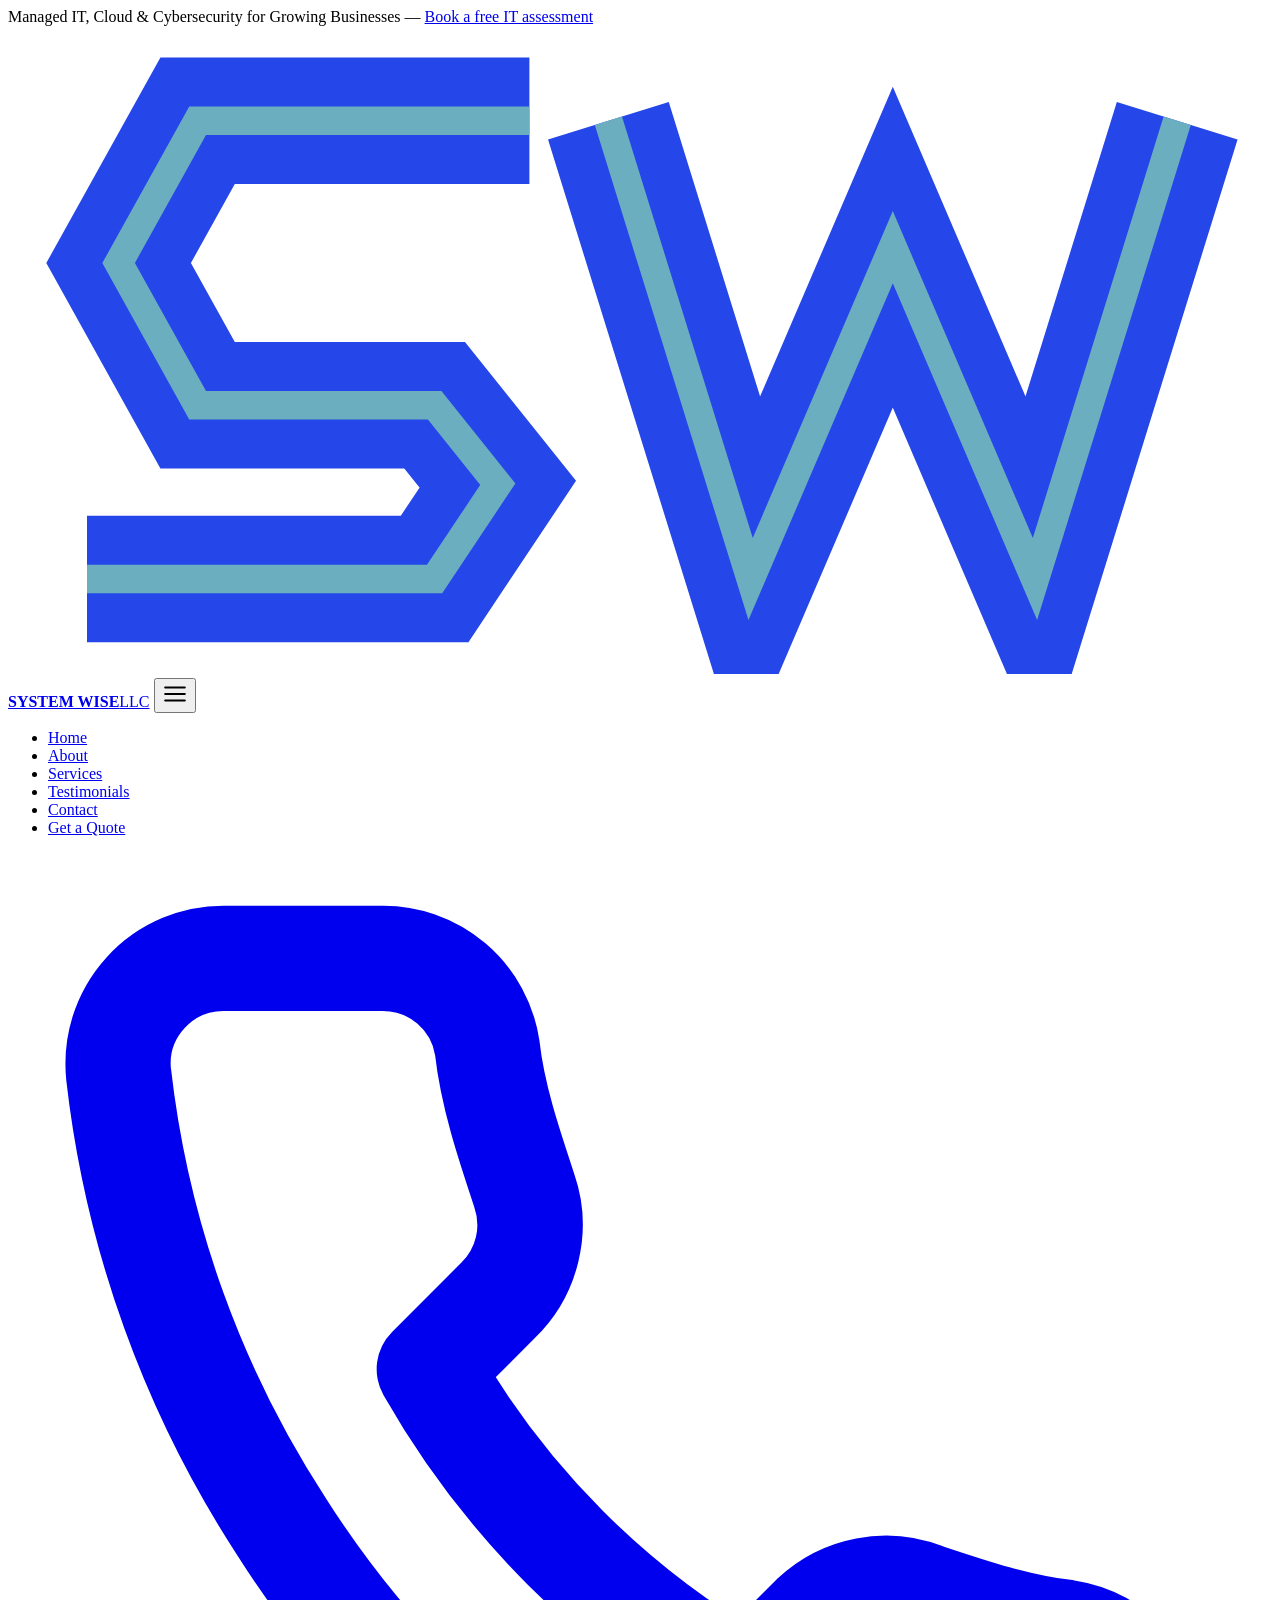
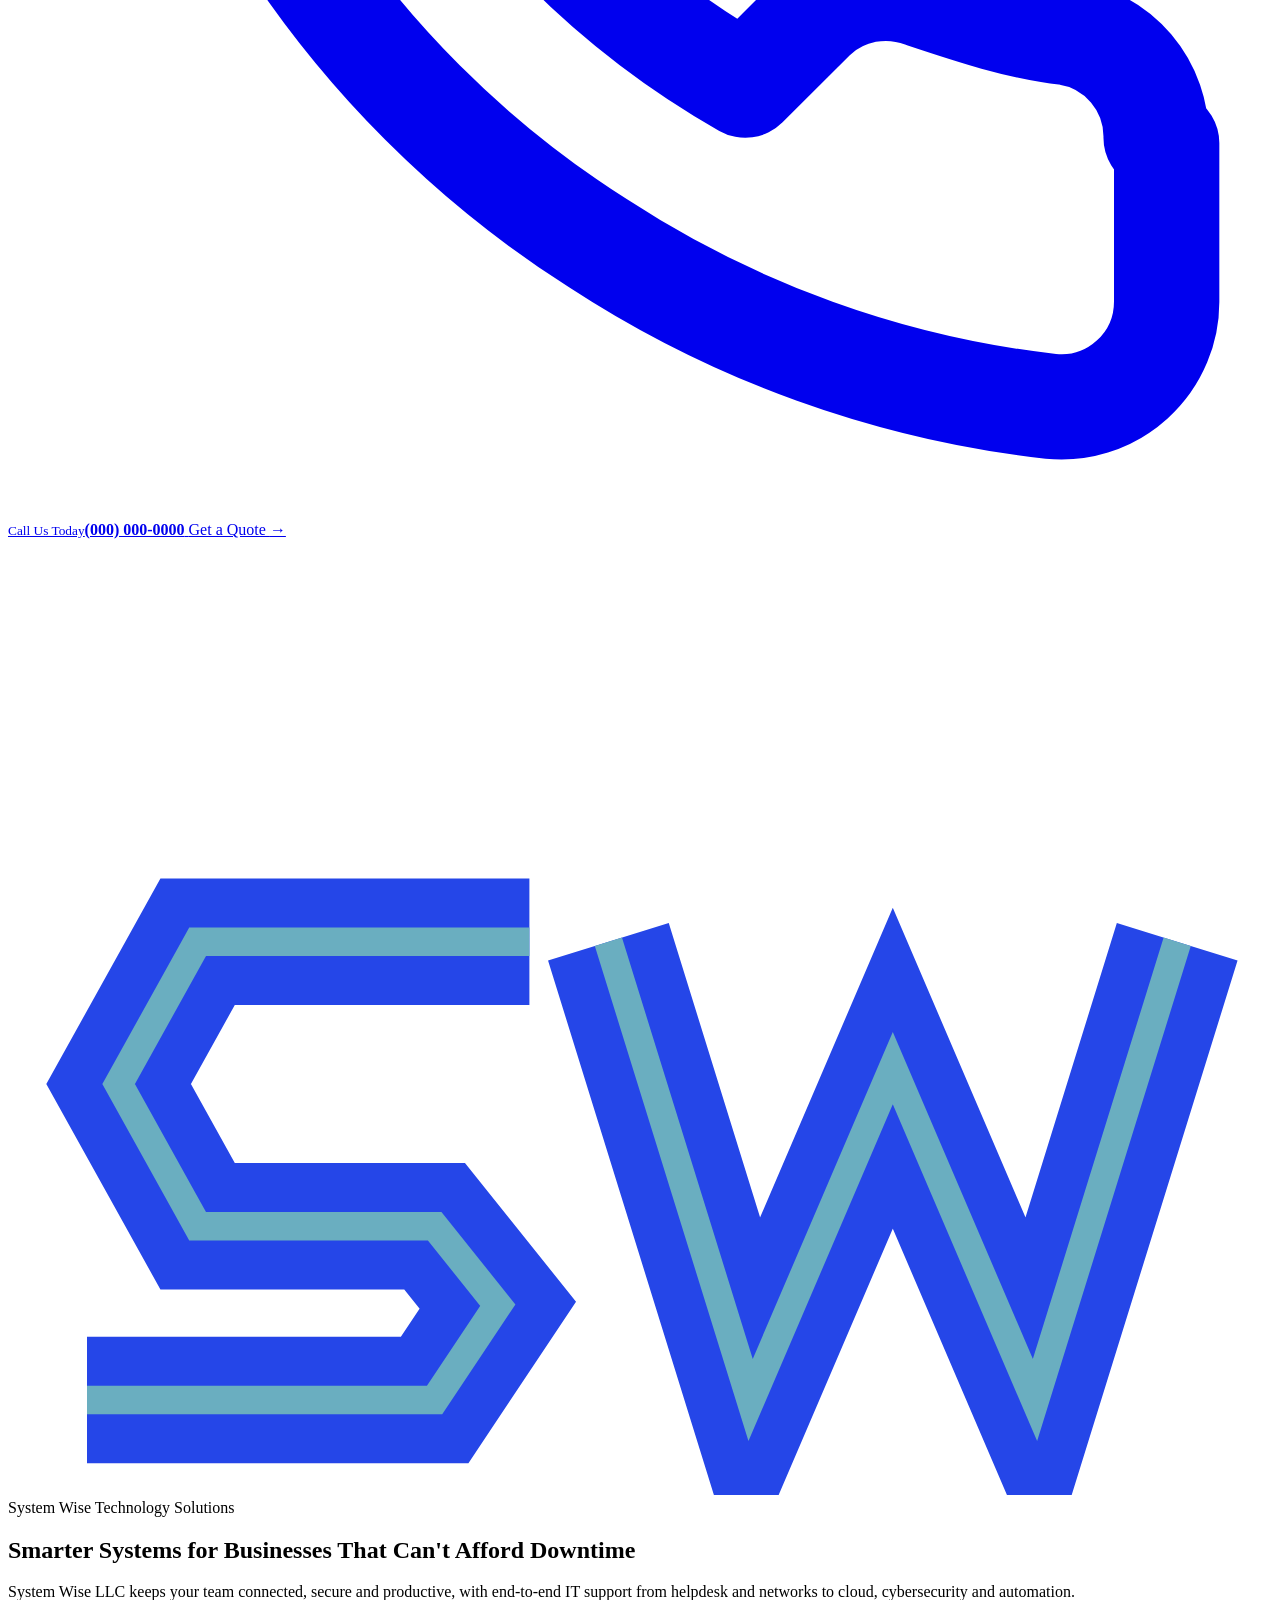
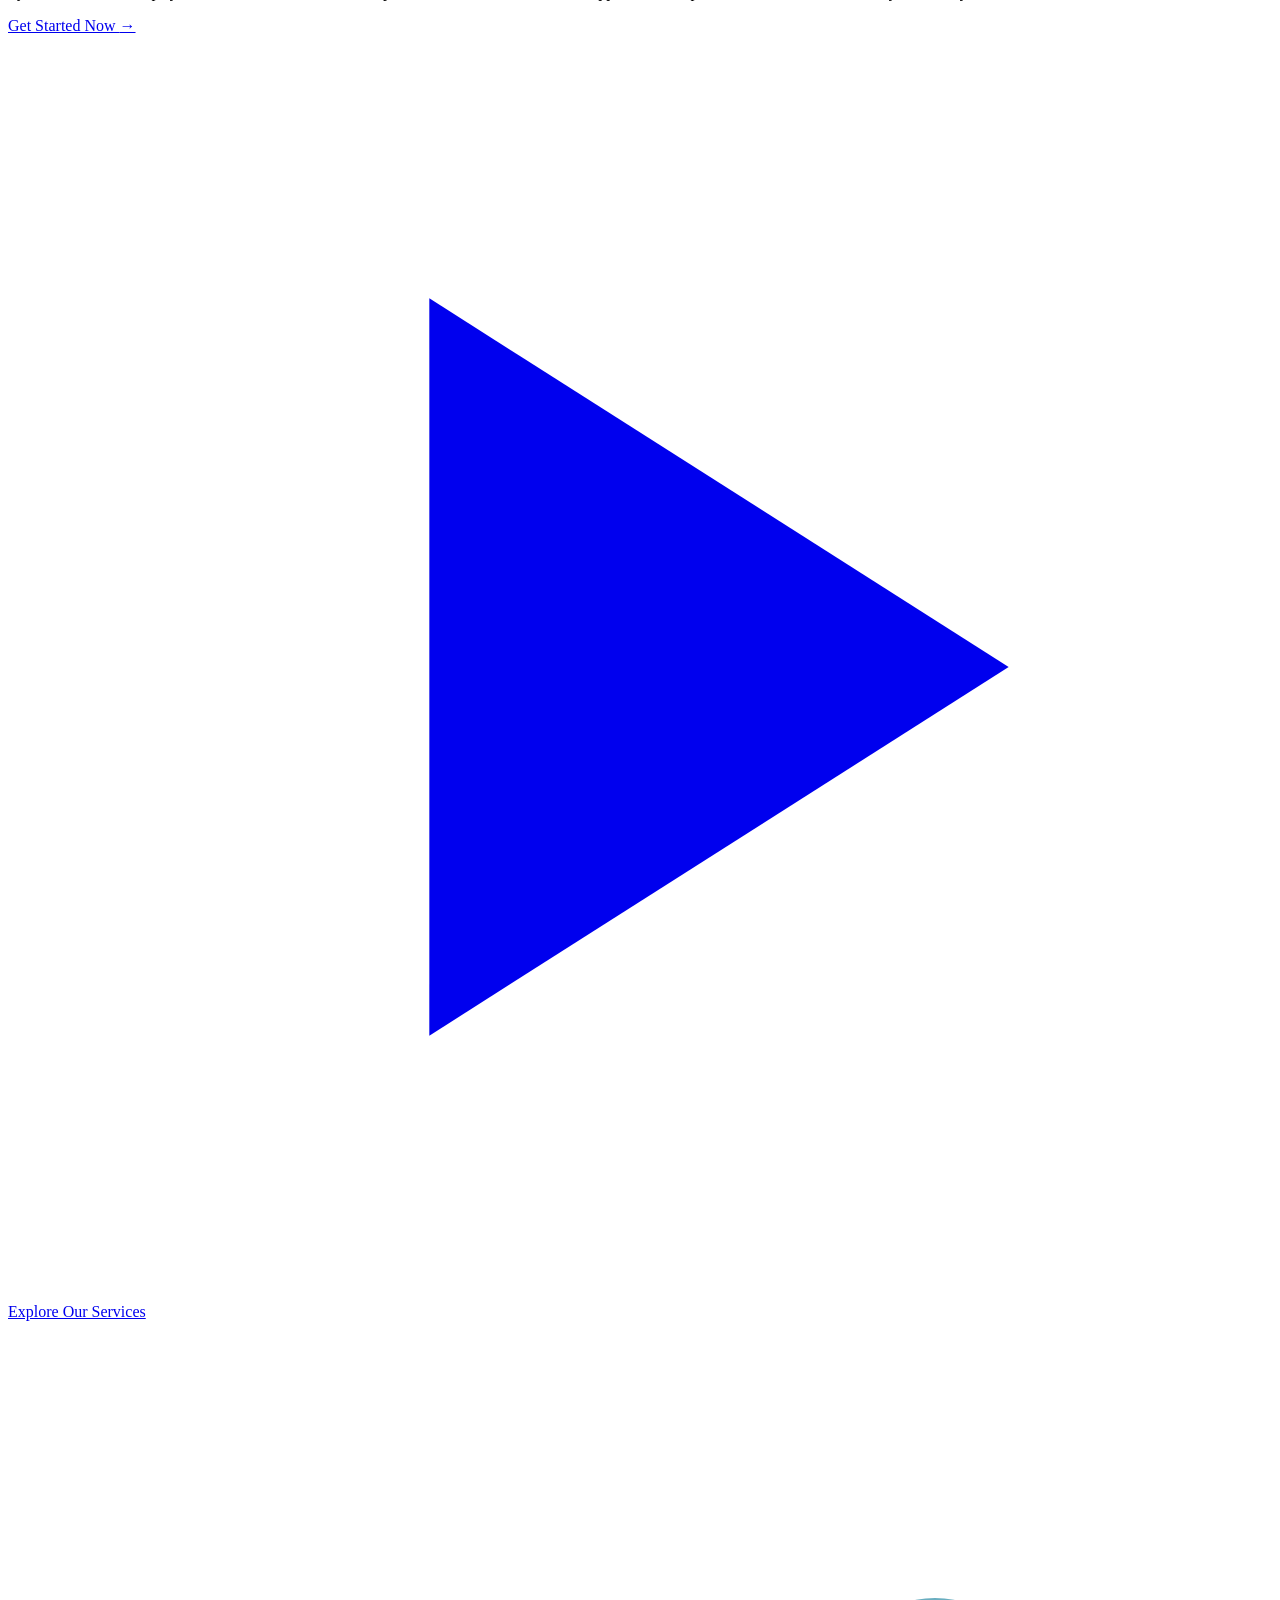
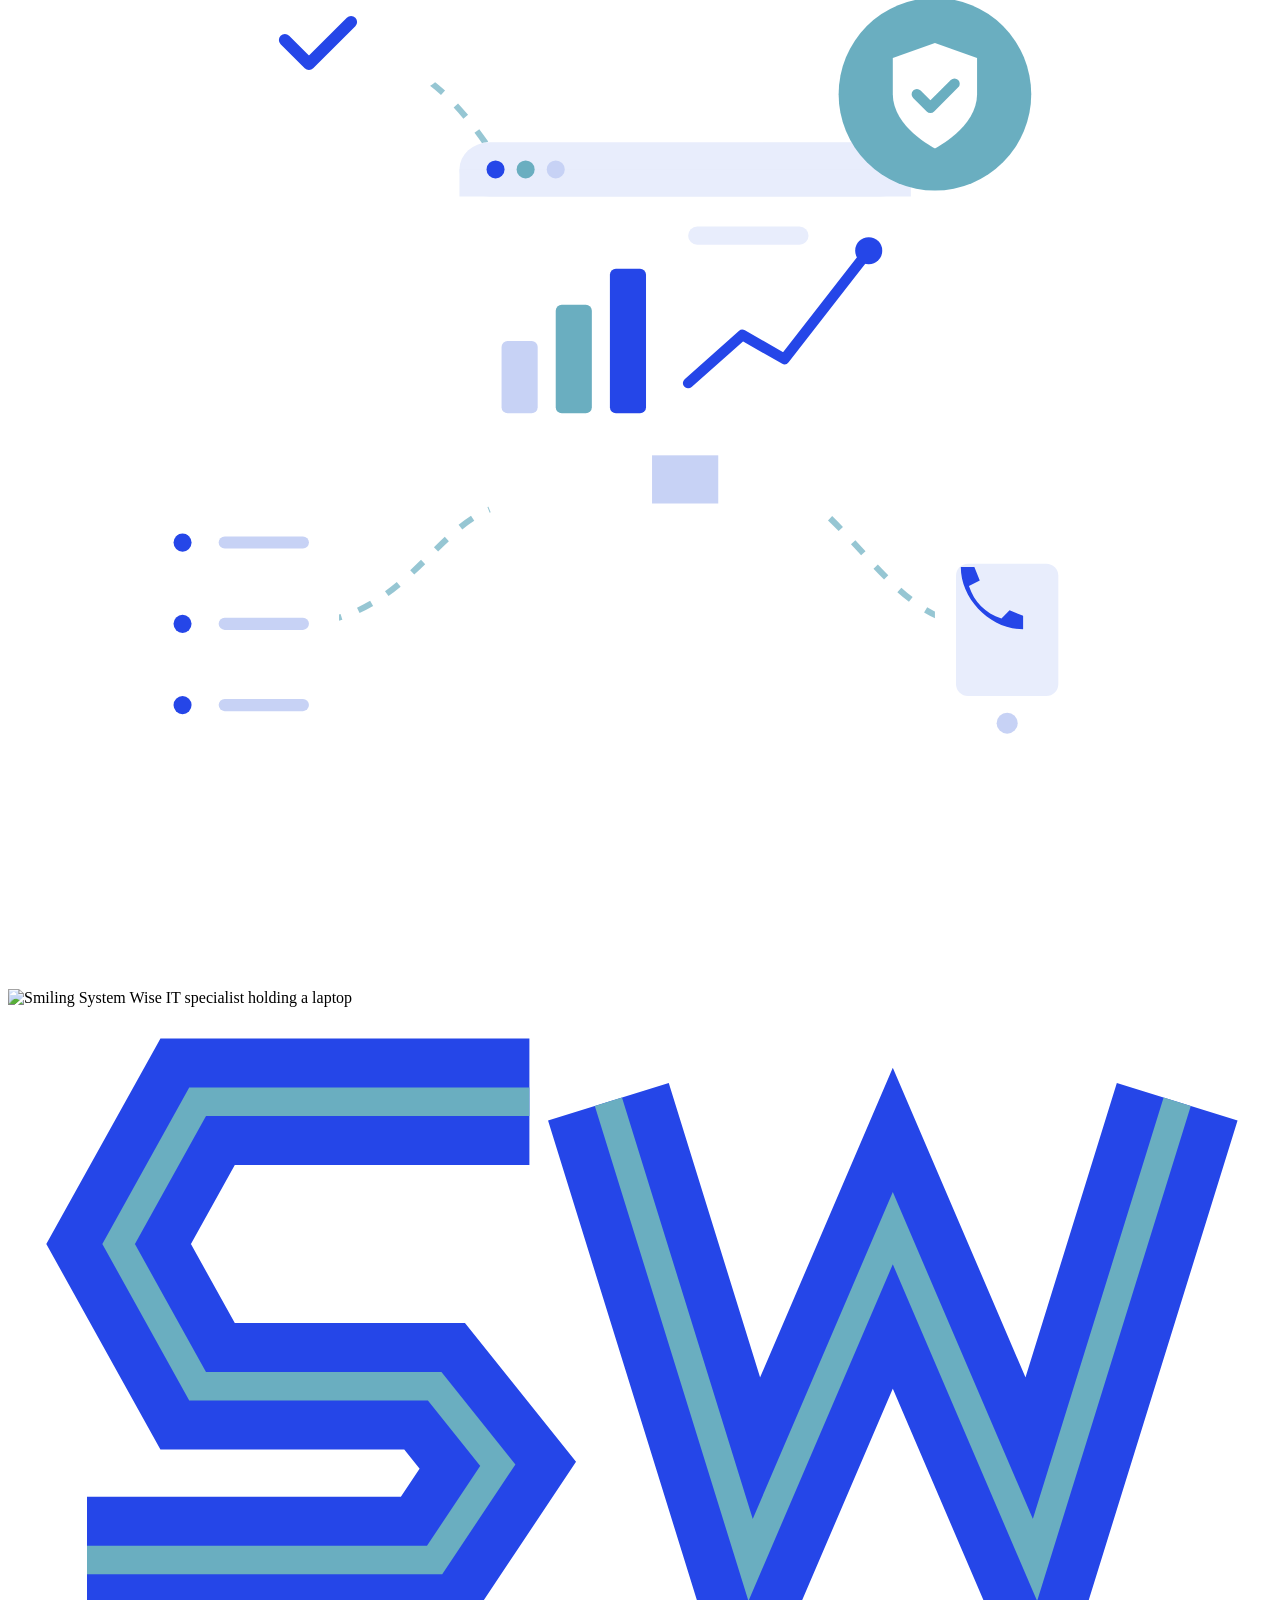
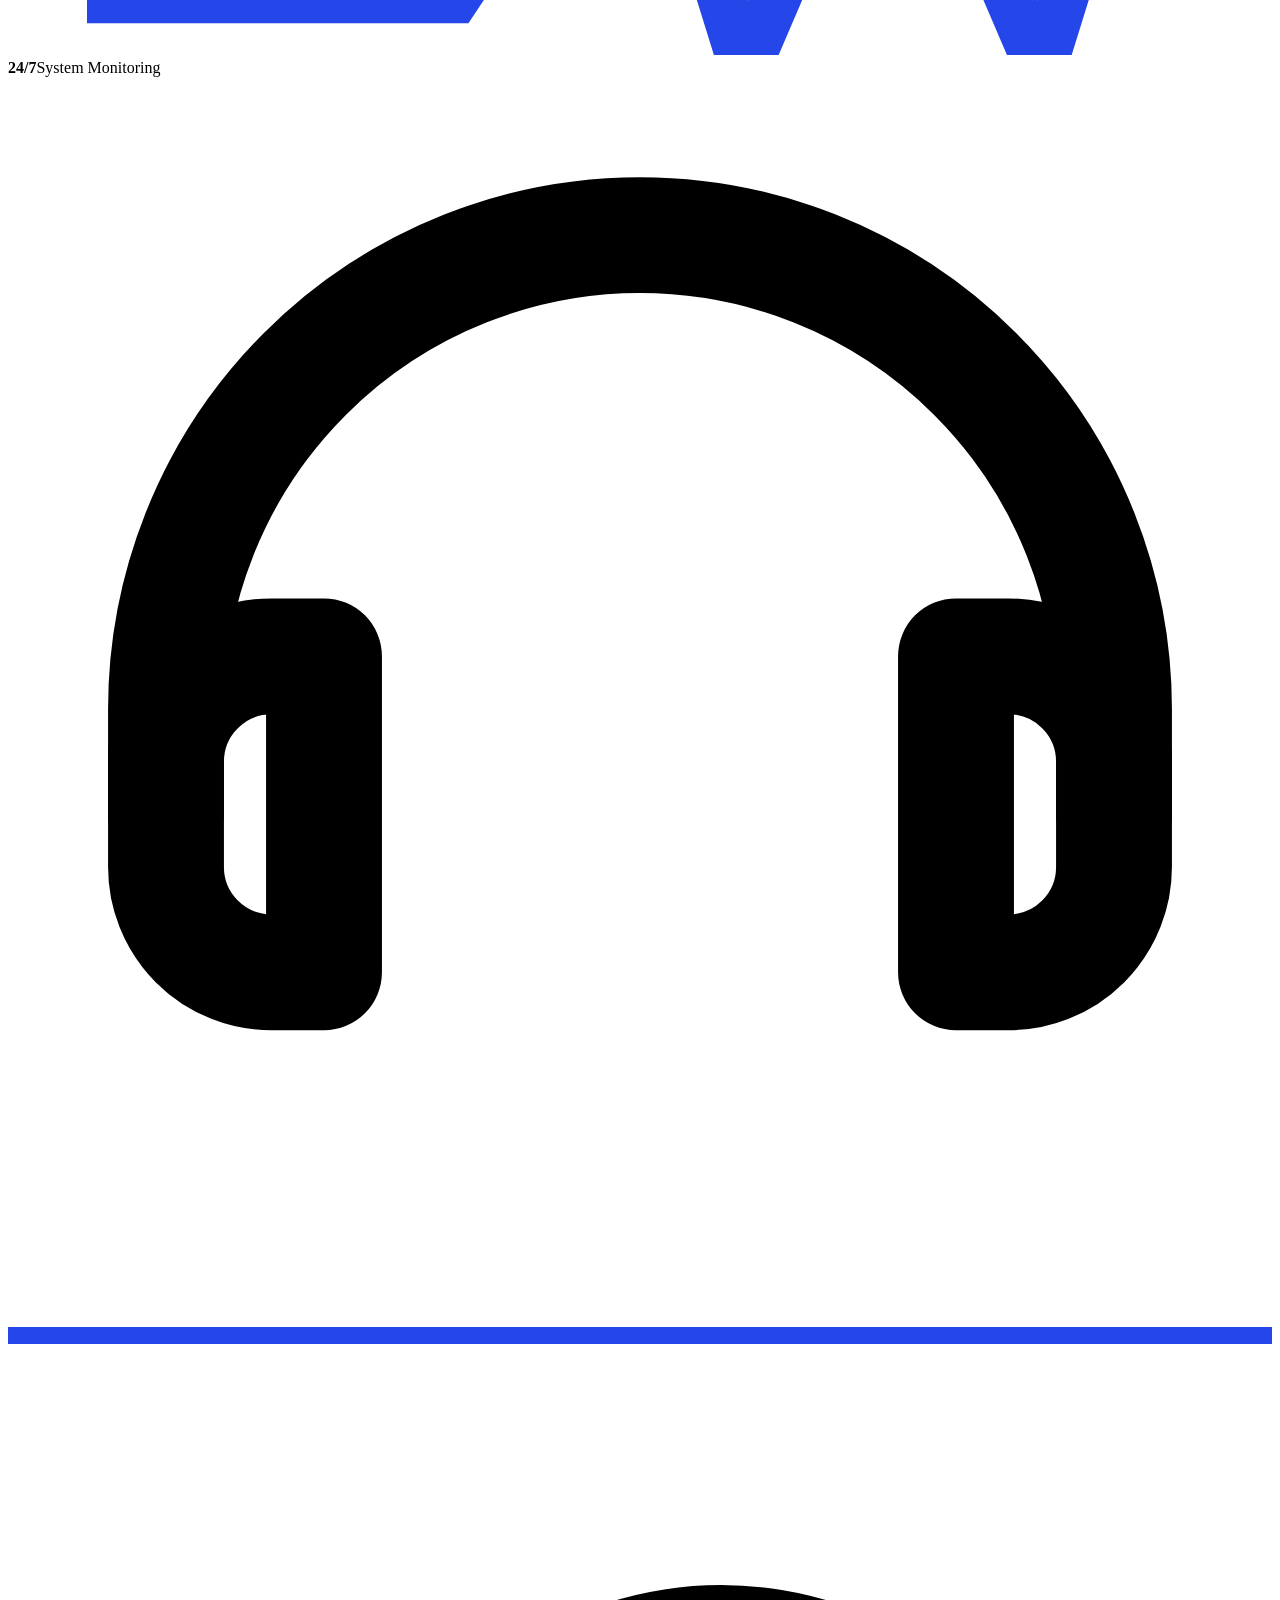
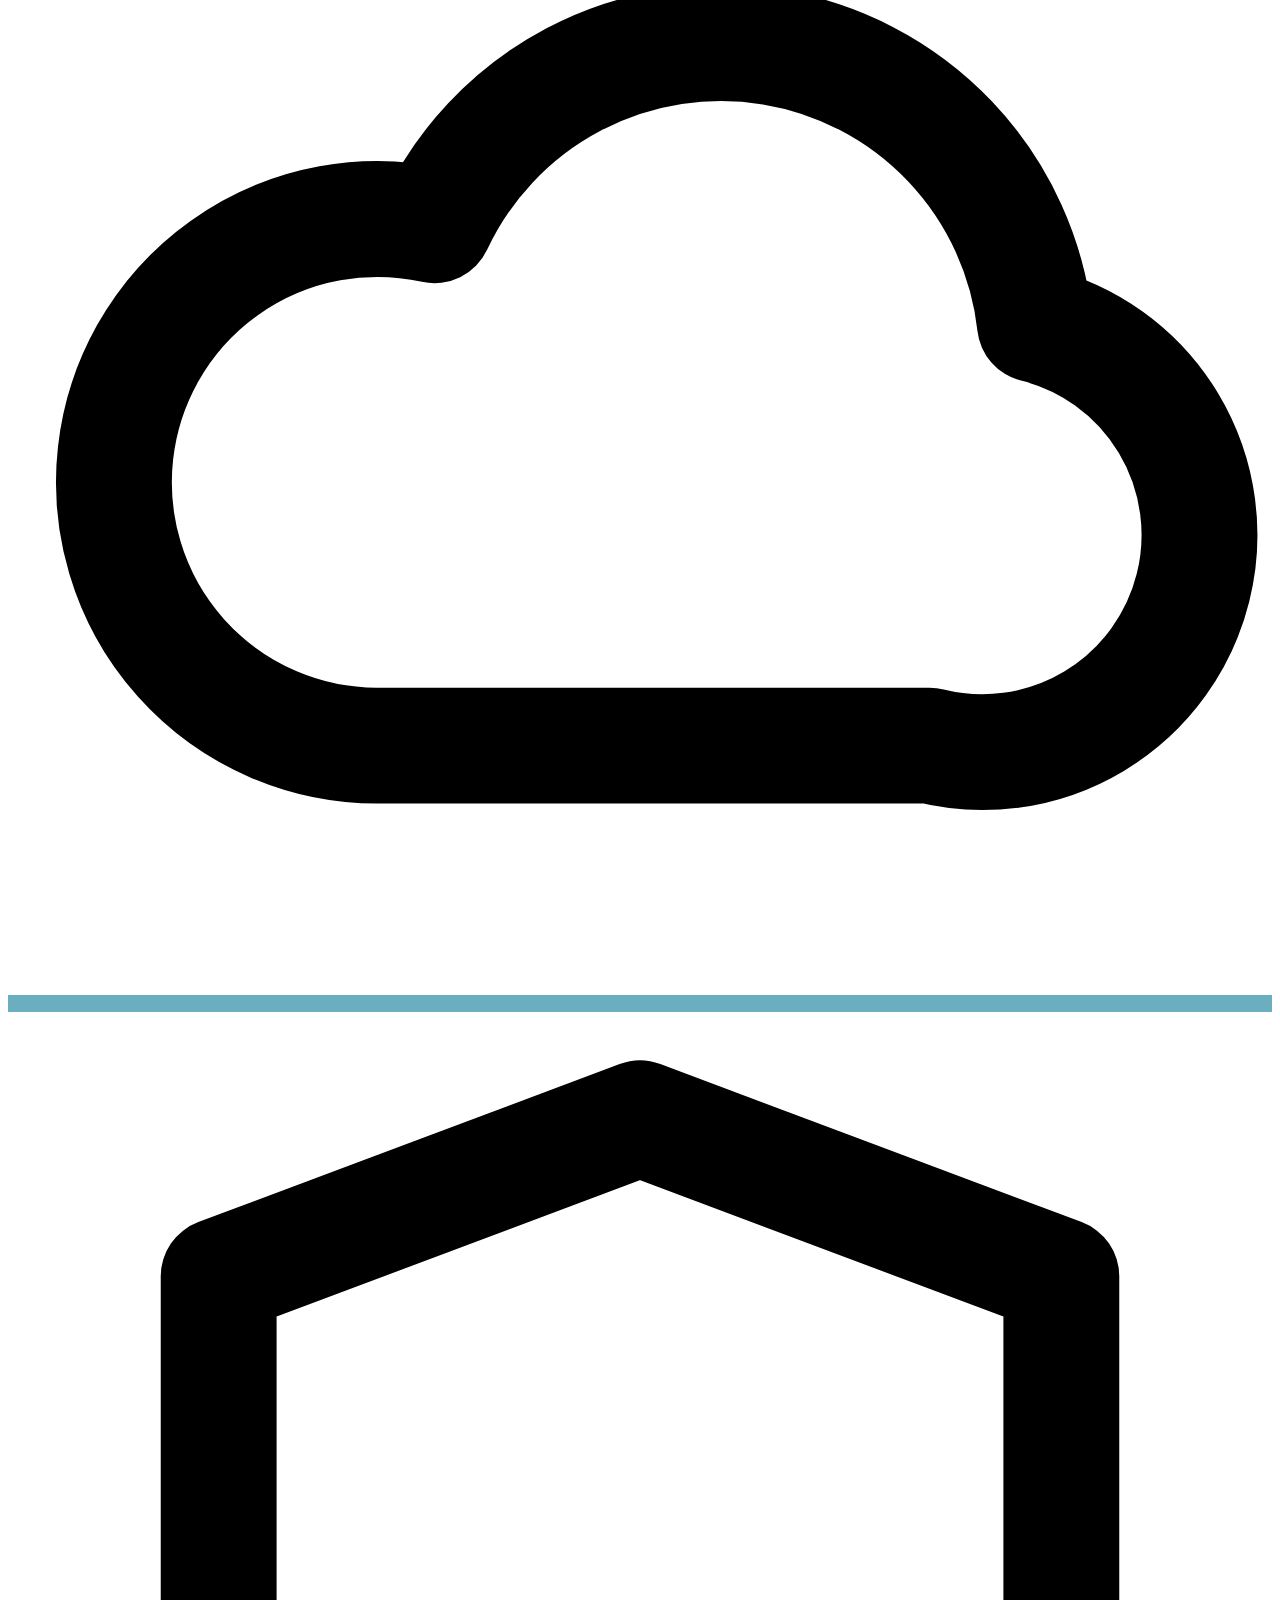
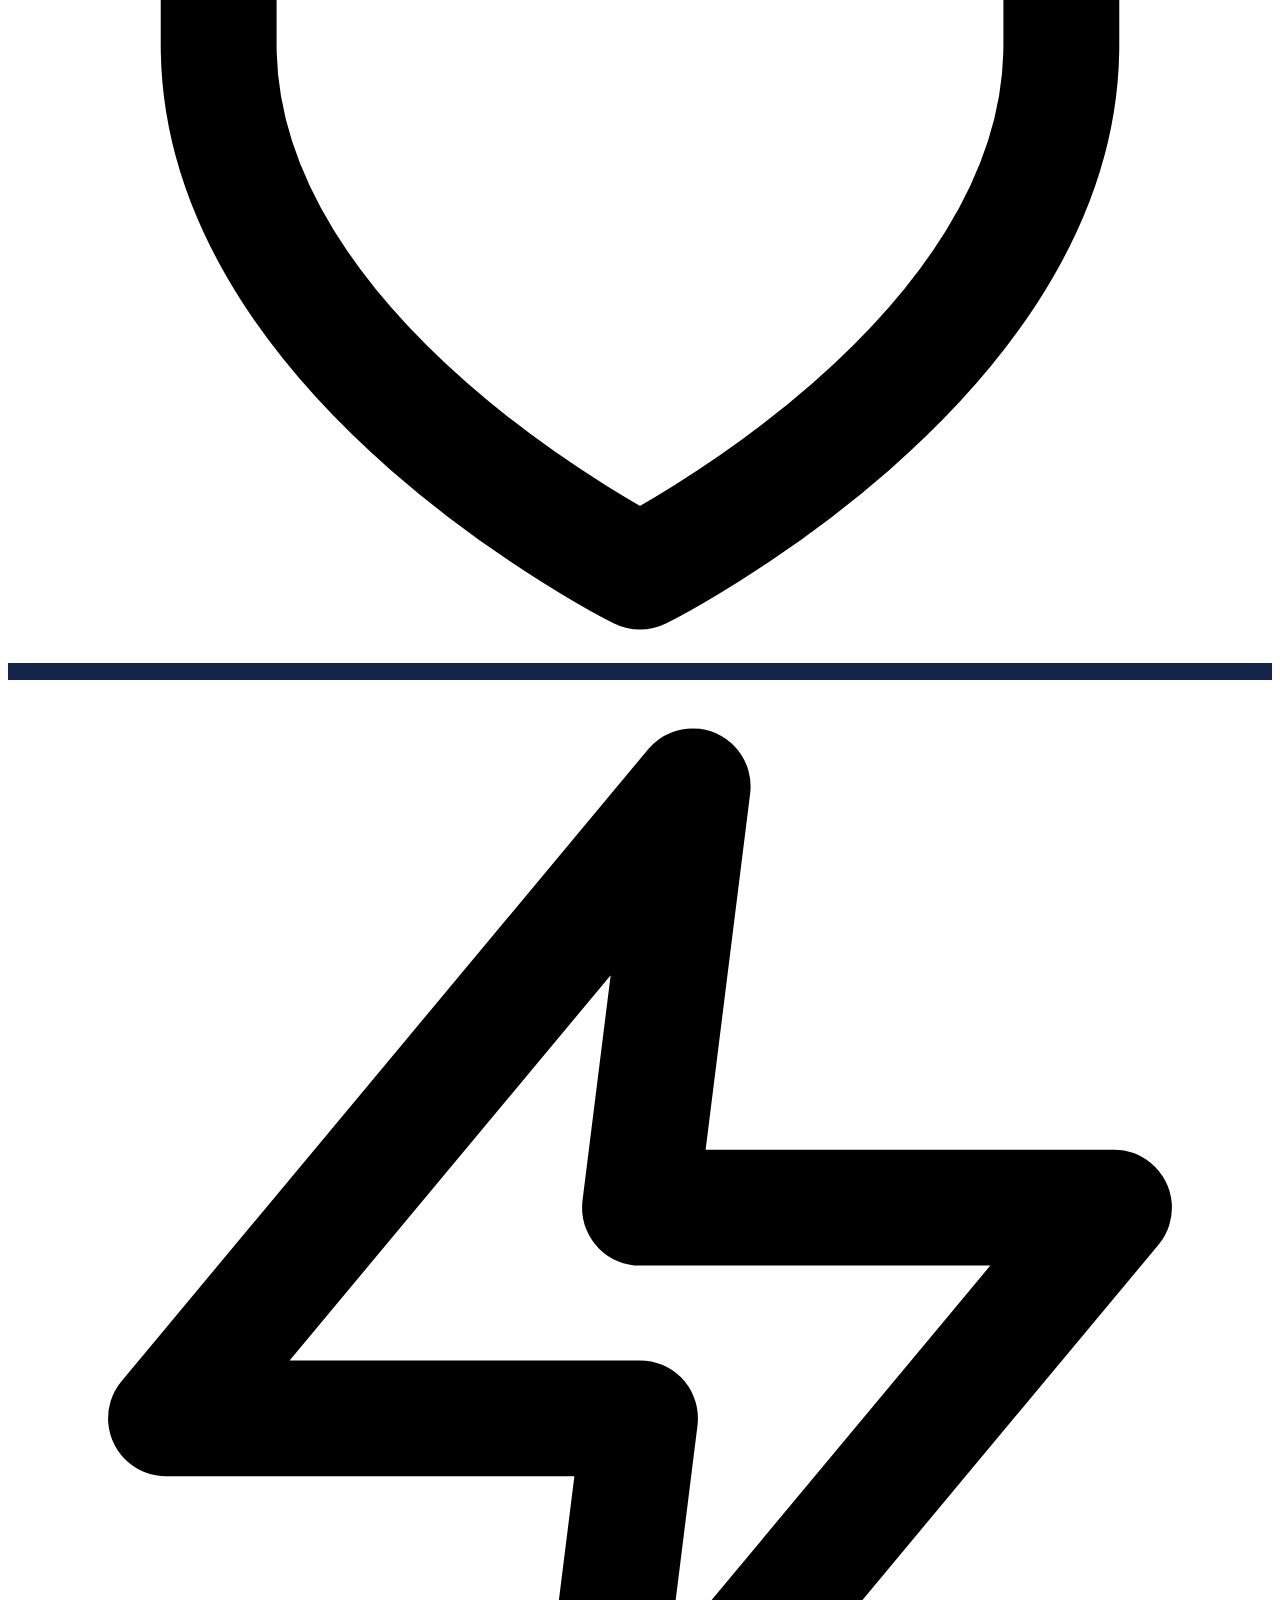
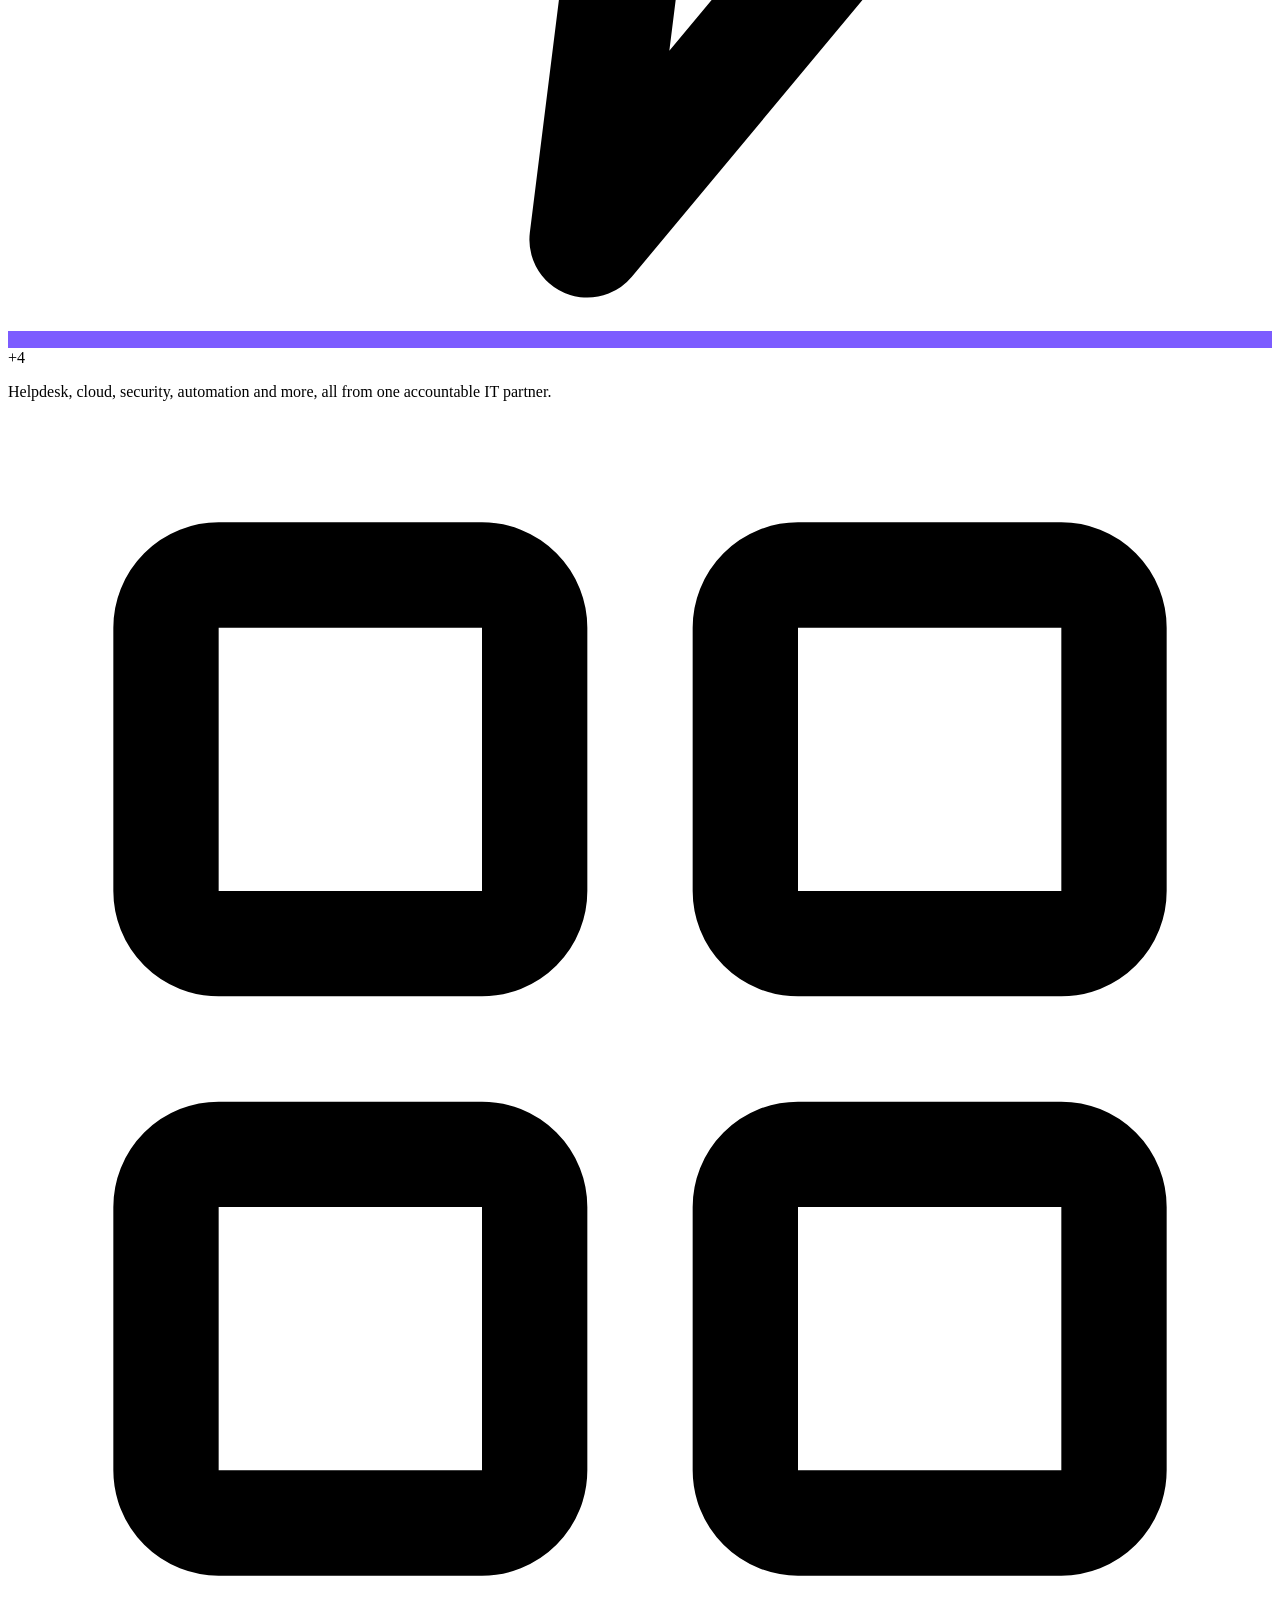
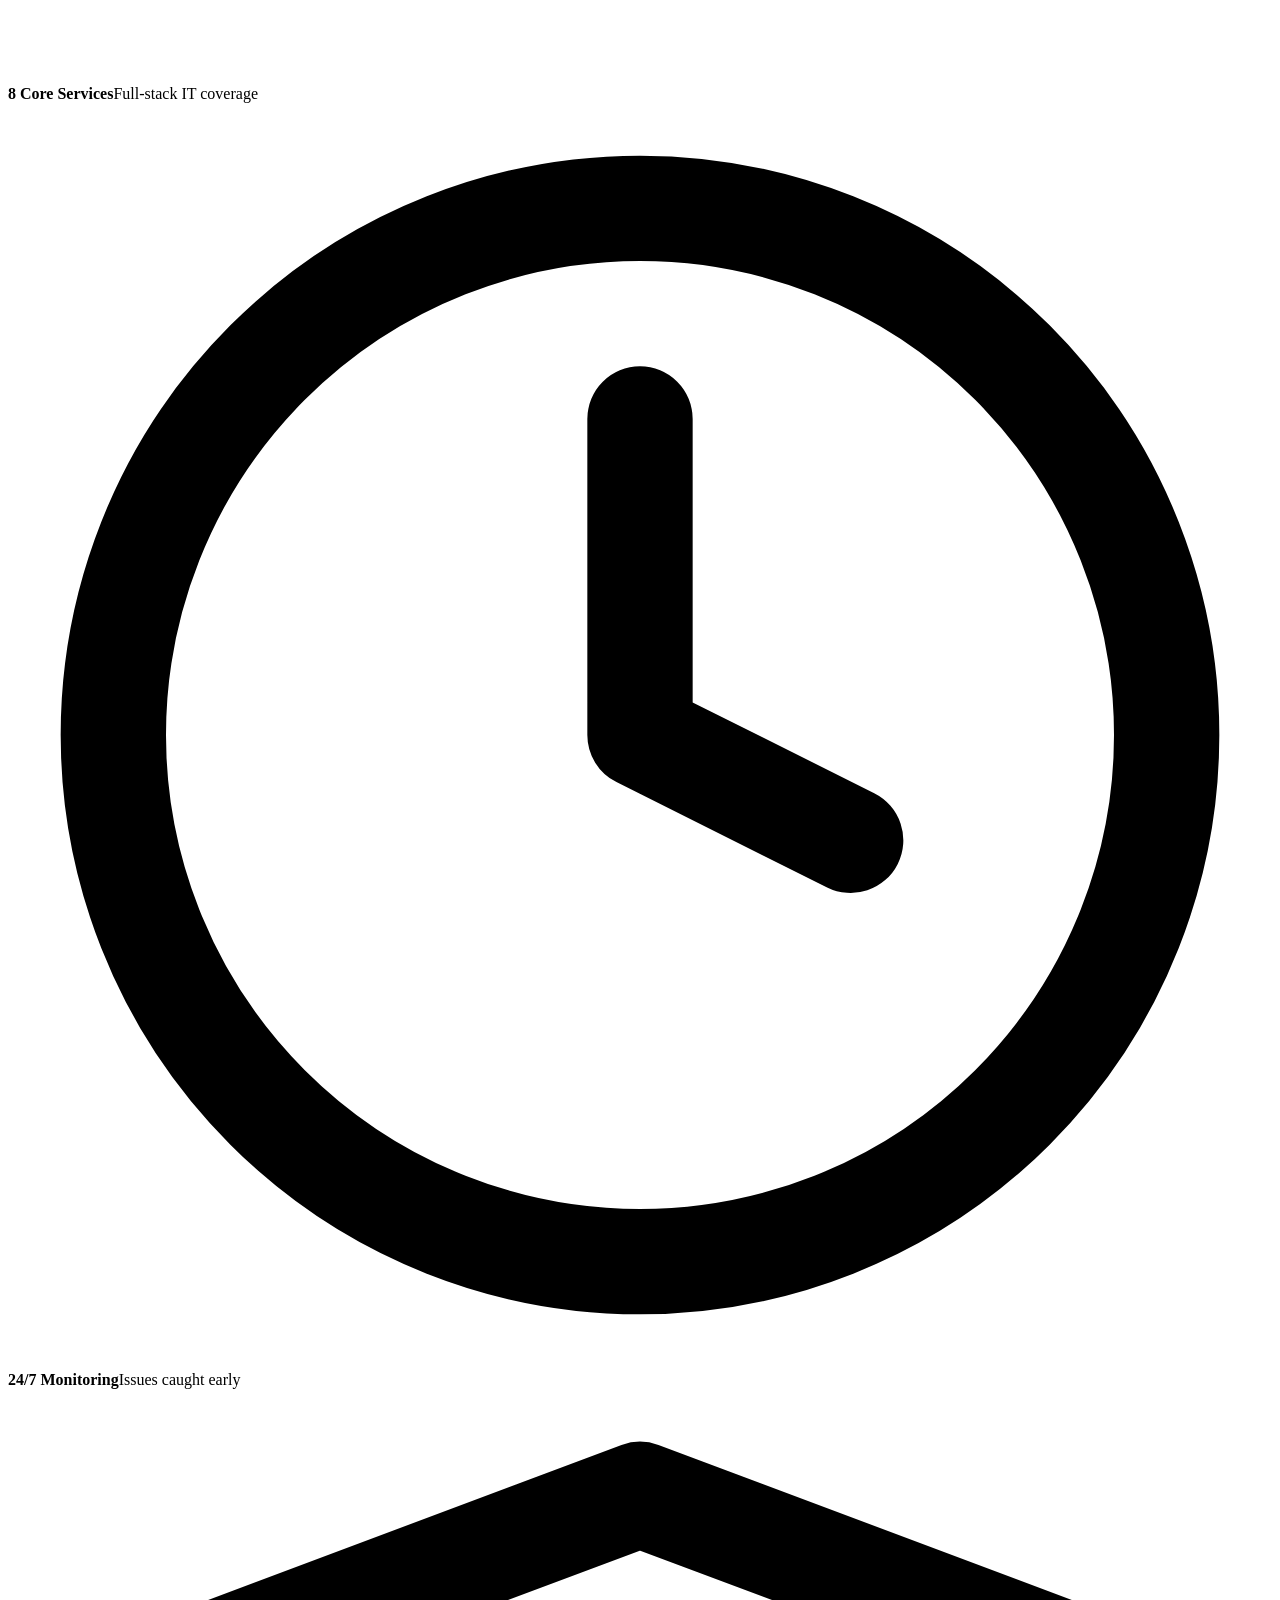
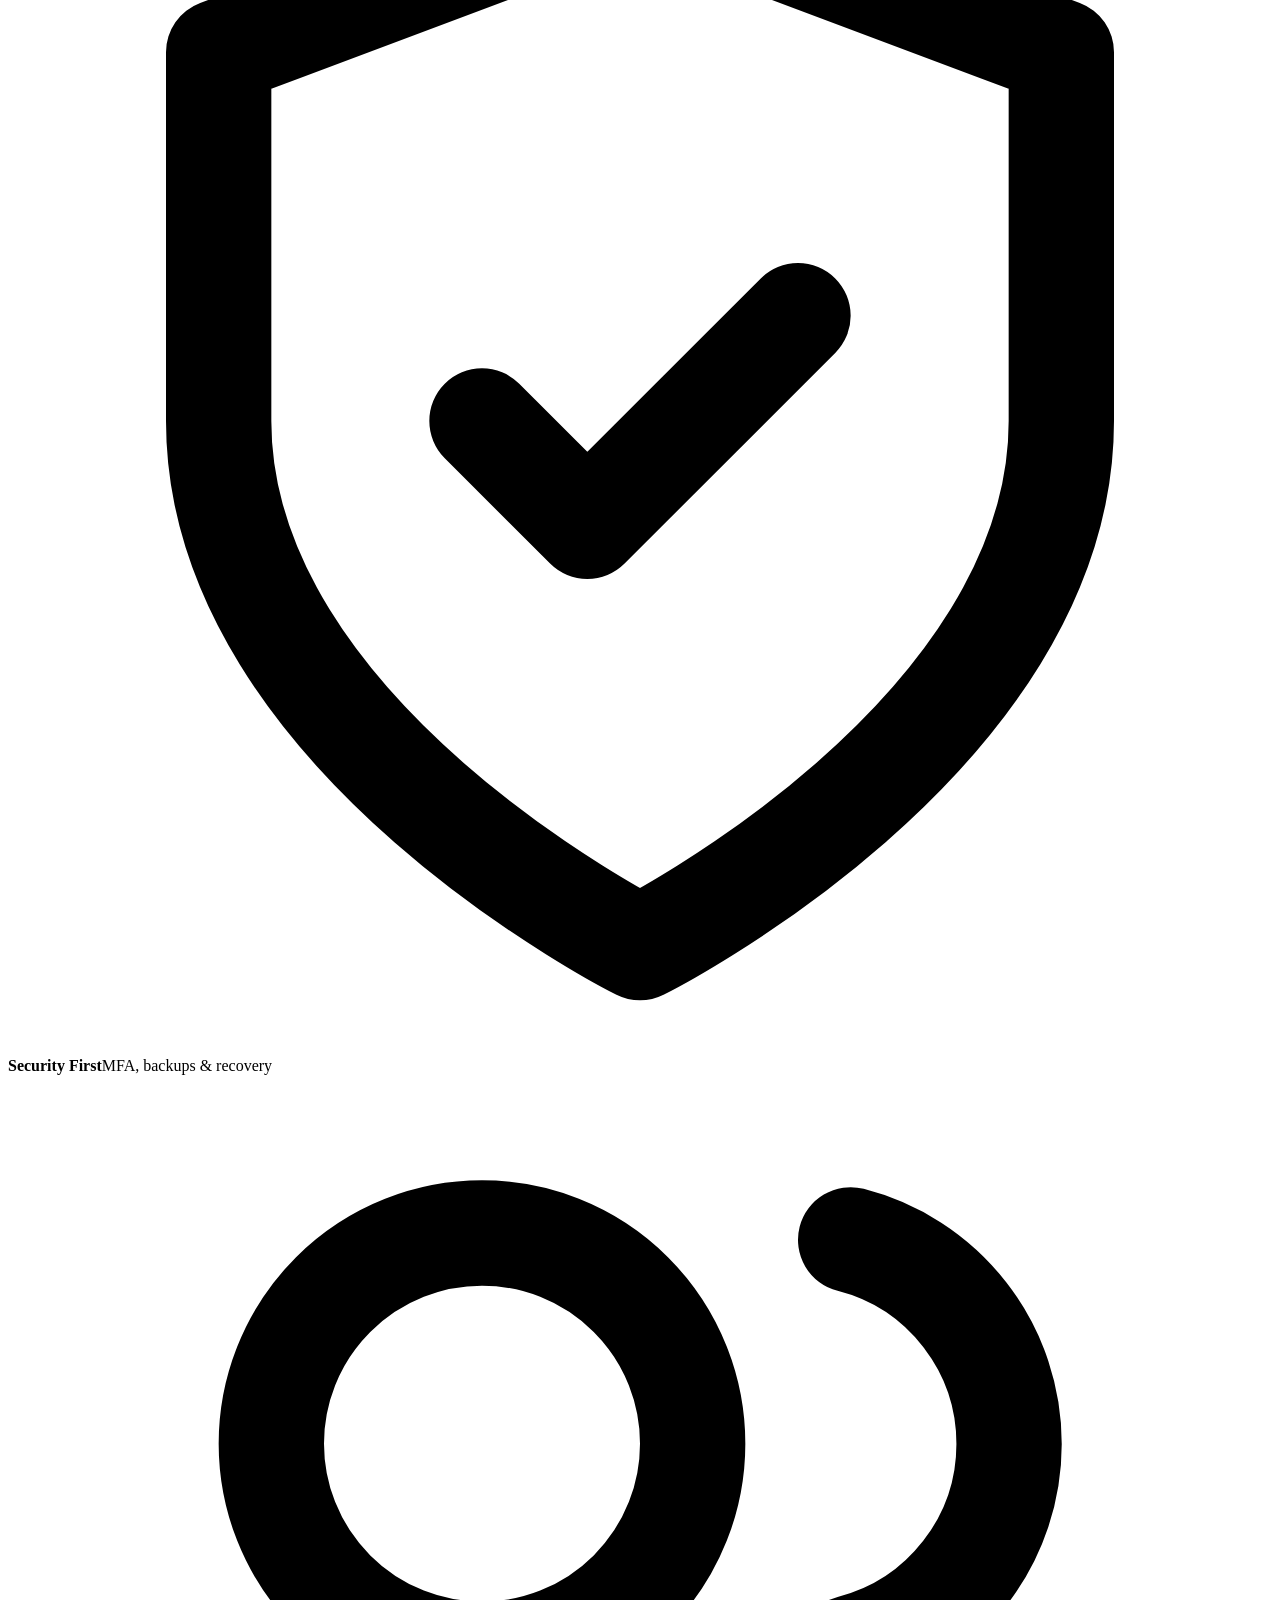
==== index.html @ f31c7367 "Add files via upload" ====
<!DOCTYPE html>
<html lang="en">
<head>
  <meta charset="UTF-8">
  <meta name="viewport" content="width=device-width, initial-scale=1.0">
  <title>System Wise LLC | Managed IT, Cloud & Cybersecurity Services</title>
  <meta name="description" content="System Wise LLC delivers managed IT, network infrastructure, cloud integration, cybersecurity, automation, VoIP, web and IT consulting services for growing businesses.">
  <link rel="preconnect" href="https://fonts.googleapis.com">
  <link rel="preconnect" href="https://fonts.gstatic.com" crossorigin>
  <link href="https://fonts.googleapis.com/css2?family=Inter:wght@400;500;600;700;800&family=Montserrat:wght@600;800&family=Caveat:wght@600&display=swap" rel="stylesheet">
  <link rel="icon" href="data:image/svg+xml,%3Csvg%20xmlns%3D%22http%3A%2F%2Fwww.w3.org%2F2000%2Fsvg%22%20viewBox%3D%22-2%20-18%2084%2084%22%3E%3Cg%20fill%3D%22none%22%3E%3Cpath%20d%3D%22M33%206H12L7%2015l5%209h15l4%205-4%206H5M38%206l9%2029%209-21%209%2021%209-29%22%20stroke%3D%22%232546e8%22%20stroke-width%3D%228%22%2F%3E%3Cpath%20d%3D%22M33%206H12L7%2015l5%209h15l4%205-4%206H5M38%206l9%2029%209-21%209%2021%209-29%22%20stroke%3D%22%23fff%22%20stroke-width%3D%224.4%22%2F%3E%3Cpath%20d%3D%22M33%206H12L7%2015l5%209h15l4%205-4%206H5M38%206l9%2029%209-21%209%2021%209-29%22%20stroke%3D%22%236aaec0%22%20stroke-width%3D%221.8%22%2F%3E%3C%2Fg%3E%3C%2Fsvg%3E">
  <script>document.documentElement.classList.add("js")</script>
  <link rel="stylesheet" href="css/styles.css">
</head>
<body class="page-home">

<div class="topbar">
  <div class="container">Managed IT, Cloud &amp; Cybersecurity for Growing Businesses &mdash; <a href="contact.html">Book a free IT assessment</a></div>
</div>

<header class="site-header">
  <nav class="container nav" aria-label="Main">
    <a href="index.html" class="logo"><svg class="logo-mark" viewBox="0 0 80 41" aria-hidden="true"><g fill="none" stroke-linejoin="miter"><path d="M33 6H12L7 15l5 9h15l4 5-4 6H5M38 6l9 29 9-21 9 21 9-29" stroke="#2546e8" stroke-width="8"/><path d="M33 6H12L7 15l5 9h15l4 5-4 6H5M38 6l9 29 9-21 9 21 9-29" stroke="var(--logo-gap)" stroke-width="4.4"/><path d="M33 6H12L7 15l5 9h15l4 5-4 6H5M38 6l9 29 9-21 9 21 9-29" stroke="#6aaec0" stroke-width="1.8"/></g></svg><span class="logo-text"><strong>SYSTEM WISE</strong><span>LLC</span></span></a>
    <button class="nav-toggle" aria-label="Toggle menu" aria-expanded="false">
      <svg width="26" height="26" viewBox="0 0 24 24" fill="none" stroke="currentColor" stroke-width="2" stroke-linecap="round"><path d="M3 6h18M3 12h18M3 18h18"/></svg>
    </button>
    <ul class="nav-links">
      <li><a href="index.html" aria-current="page">Home</a></li>
      <li><a href="about.html">About</a></li>
      <li><a href="services.html">Services</a></li>
      <li><a href="testimonials.html">Testimonials</a></li>
      <li><a href="contact.html">Contact</a></li>
      <li class="mobile-only"><a href="contact.html" class="btn btn-primary">Get a Quote</a></li>
    </ul>
    <div class="nav-cta">
      <a href="tel:+10000000000" class="nav-phone">
        <span class="nav-phone-icon"><svg viewBox="0 0 24 24" fill="none" stroke="currentColor" stroke-width="2" stroke-linecap="round" stroke-linejoin="round" aria-hidden="true"><path d="M22 16.9v3a2 2 0 0 1-2.2 2 19.8 19.8 0 0 1-8.6-3.1 19.5 19.5 0 0 1-6-6A19.8 19.8 0 0 1 2.1 4.2 2 2 0 0 1 4.1 2h3a2 2 0 0 1 2 1.7c.1.9.4 1.8.7 2.7a2 2 0 0 1-.5 2.1L8 9.8a16 16 0 0 0 6 6l1.3-1.3a2 2 0 0 1 2.1-.4c.9.3 1.8.6 2.7.7a2 2 0 0 1 1.7 2z"/></svg></span>
        <span><small>Call Us Today</small><strong>(000) 000-0000</strong></span>
      </a>
      <a href="contact.html" class="btn btn-primary">Get a Quote <span aria-hidden="true">&rarr;</span></a>
    </div>
  </nav>
</header>

<main>
  <!-- Hero -->
  <section class="home-hero home-hero--video">
    <div class="hero-bg" aria-hidden="true">
      <!-- To use a video: put your HLS (.m3u8) or MP4 link in data-src below. -->
      <video class="hero-bg__video" data-src="" muted loop playsinline autoplay preload="none"></video>
      <div class="hero-bg__fallback"></div>
      <canvas class="hero-bg__canvas" data-ribbons></canvas>
      <div class="hero-bg__shade"></div>
    </div>
    <div class="container home-hero-grid">
      <div class="home-hero-text">
        <span class="kicker"><svg class="mini-mark" viewBox="0 0 80 41" aria-hidden="true"><g fill="none" stroke-linejoin="miter"><path d="M33 6H12L7 15l5 9h15l4 5-4 6H5M38 6l9 29 9-21 9 21 9-29" stroke="#2546e8" stroke-width="8"/><path d="M33 6H12L7 15l5 9h15l4 5-4 6H5M38 6l9 29 9-21 9 21 9-29" stroke="var(--logo-gap)" stroke-width="4.4"/><path d="M33 6H12L7 15l5 9h15l4 5-4 6H5M38 6l9 29 9-21 9 21 9-29" stroke="#6aaec0" stroke-width="1.8"/></g></svg>System Wise Technology Solutions</span>
        <h1>Smarter Systems for Businesses That <span class="accent">Can't Afford Downtime</span></h1>
        <p>System Wise LLC keeps your team connected, secure and productive, with end-to-end IT support from helpdesk and networks to cloud, cybersecurity and automation.</p>
        <div class="hero-actions">
          <a href="contact.html" class="btn btn-primary btn-lg">Get Started Now <span aria-hidden="true">&rarr;</span></a>
          <a href="services.html" class="text-link">
            <span class="play"><svg viewBox="0 0 24 24" fill="currentColor" aria-hidden="true"><path d="M8 5v14l11-7z"/></svg></span>
            Explore Our Services
          </a>
        </div>
      </div>

      <div class="home-hero-visual">
        <div class="hero-orbit" aria-hidden="true"></div>
        <div class="hero-circle">
          <svg viewBox="0 0 420 420" role="img" aria-label="Illustration of a monitored business network: dashboard, cloud, server and security shield">
            <defs>
              <pattern id="dots" width="18" height="18" patternUnits="userSpaceOnUse"><circle cx="2" cy="2" r="1.4" fill="rgba(255,255,255,.12)"/></pattern>
            </defs>
            <rect width="420" height="420" fill="url(#dots)"/>
            <!-- connection lines -->
            <g stroke="#6aaec0" stroke-width="2" stroke-dasharray="5 6" fill="none" opacity=".7">
              <path d="M110 110 C150 110 160 150 175 160"/>
              <path d="M95 300 C130 300 140 270 160 262"/>
              <path d="M320 300 C300 300 285 275 270 262"/>
            </g>
            <!-- cloud -->
            <g transform="translate(52 72)">
              <path d="M78 52H22a20 20 0 1 1 4.4-39.5A28 28 0 0 1 80 18a17 17 0 0 1-2 34z" fill="#fff"/>
              <path d="M40 34l8 8 14-14" stroke="#2546e8" stroke-width="4" fill="none" stroke-linecap="round" stroke-linejoin="round"/>
            </g>
            <!-- monitor -->
            <g transform="translate(150 140)">
              <rect width="150" height="104" rx="10" fill="#fff"/>
              <rect x="0" y="0" width="150" height="18" rx="10" fill="#e8edfc"/>
              <rect x="0" y="9" width="150" height="9" fill="#e8edfc"/>
              <circle cx="12" cy="9" r="3" fill="#2546e8"/><circle cx="22" cy="9" r="3" fill="#6aaec0"/><circle cx="32" cy="9" r="3" fill="#c7d2f5"/>
              <rect x="14" y="66" width="12" height="24" rx="2" fill="#c7d2f5"/>
              <rect x="32" y="54" width="12" height="36" rx="2" fill="#6aaec0"/>
              <rect x="50" y="42" width="12" height="48" rx="2" fill="#2546e8"/>
              <polyline points="76,80 94,64 108,72 136,36" fill="none" stroke="#2546e8" stroke-width="3.5" stroke-linecap="round" stroke-linejoin="round"/>
              <circle cx="136" cy="36" r="4.5" fill="#2546e8"/>
              <rect x="76" y="28" width="40" height="6" rx="3" fill="#e8edfc"/>
              <rect x="64" y="104" width="22" height="18" fill="#c7d2f5"/>
              <rect x="44" y="120" width="62" height="7" rx="3.5" fill="#fff"/>
            </g>
            <!-- shield -->
            <g transform="translate(276 92)">
              <circle cx="32" cy="32" r="32" fill="#6aaec0"/>
              <path d="M32 50s14-7 14-18V20l-14-5-14 5v12c0 11 14 18 14 18z" fill="#fff"/>
              <path d="M26 32l4.5 4.5 8-8" stroke="#6aaec0" stroke-width="3.5" fill="none" stroke-linecap="round" stroke-linejoin="round"/>
            </g>
            <!-- server -->
            <g transform="translate(46 262)">
              <rect width="64" height="22" rx="5" fill="#fff"/>
              <rect y="27" width="64" height="22" rx="5" fill="#fff"/>
              <rect y="54" width="64" height="22" rx="5" fill="#fff"/>
              <g fill="#2546e8"><circle cx="12" cy="11" r="3"/><circle cx="12" cy="38" r="3"/><circle cx="12" cy="65" r="3"/></g>
              <g fill="#c7d2f5"><rect x="24" y="9" width="30" height="4" rx="2"/><rect x="24" y="36" width="30" height="4" rx="2"/><rect x="24" y="63" width="30" height="4" rx="2"/></g>
            </g>
            <!-- phone / voip -->
            <g transform="translate(308 270)">
              <rect width="48" height="74" rx="9" fill="#fff"/>
              <rect x="7" y="10" width="34" height="44" rx="4" fill="#e8edfc"/>
              <path d="M17 26c2 6 6 10 12 12l3-3 5 2v5c-12 0-23-11-23-23h5l2 5z" fill="#2546e8" transform="translate(-4 -6) scale(.9)"/>
              <circle cx="24" cy="63" r="3.5" fill="#c7d2f5"/>
            </g>
          </svg>
        </div>
        <img class="hero-person" src="images/hero-it-specialist.png" width="620" height="830" alt="Smiling System Wise IT specialist holding a laptop" fetchpriority="high" decoding="async">

        <div class="float-card float-badge">
          <svg class="mini-mark" viewBox="0 0 80 41" aria-hidden="true"><g fill="none" stroke-linejoin="miter"><path d="M33 6H12L7 15l5 9h15l4 5-4 6H5M38 6l9 29 9-21 9 21 9-29" stroke="#2546e8" stroke-width="8"/><path d="M33 6H12L7 15l5 9h15l4 5-4 6H5M38 6l9 29 9-21 9 21 9-29" stroke="var(--logo-gap)" stroke-width="4.4"/><path d="M33 6H12L7 15l5 9h15l4 5-4 6H5M38 6l9 29 9-21 9 21 9-29" stroke="#6aaec0" stroke-width="1.8"/></g></svg>
          <div><strong>24/7</strong><span>System Monitoring</span></div>
        </div>

        <div class="float-card float-proof">
          <div class="avatar-stack" aria-hidden="true">
            <span style="background:#2546e8"><svg viewBox="0 0 24 24" fill="none" stroke="currentColor" stroke-width="2.2" stroke-linecap="round" stroke-linejoin="round"><path d="M3 14v-2a9 9 0 0 1 18 0v2"/><path d="M21 15a2 2 0 0 1-2 2h-1v-6h1a2 2 0 0 1 2 2zM3 15a2 2 0 0 0 2 2h1v-6H5a2 2 0 0 0-2 2z"/></svg></span>
            <span style="background:#6aaec0"><svg viewBox="0 0 24 24" fill="none" stroke="currentColor" stroke-width="2.2" stroke-linecap="round" stroke-linejoin="round"><path d="M17.5 19H7a5 5 0 1 1 1.1-9.88A6 6 0 0 1 19.5 11a4 4 0 0 1-2 8z"/></svg></span>
            <span style="background:#13254a"><svg viewBox="0 0 24 24" fill="none" stroke="currentColor" stroke-width="2.2" stroke-linecap="round" stroke-linejoin="round"><path d="M12 22s8-4 8-10V5l-8-3-8 3v7c0 6 8 10 8 10z"/></svg></span>
            <span style="background:#7c5cff"><svg viewBox="0 0 24 24" fill="none" stroke="currentColor" stroke-width="2.2" stroke-linecap="round" stroke-linejoin="round"><path d="M13 2L3 14h9l-1 8 10-12h-9l1-8z"/></svg></span>
            <span class="more">+4</span>
          </div>
          <p>Helpdesk, cloud, security, automation and more, all from one accountable IT partner.</p>
        </div>
      </div>
    </div>
  </section>

  <!-- Highlights bar (overlaps hero) -->
  <section class="highlights-wrap">
    <div class="container">
      <div class="highlights">
        <div class="highlight">
          <span class="hl-icon"><svg viewBox="0 0 24 24" fill="none" stroke="currentColor" stroke-width="2" stroke-linecap="round" stroke-linejoin="round" aria-hidden="true"><rect x="3" y="3" width="7" height="7" rx="1"/><rect x="14" y="3" width="7" height="7" rx="1"/><rect x="3" y="14" width="7" height="7" rx="1"/><rect x="14" y="14" width="7" height="7" rx="1"/></svg></span>
          <div><strong>8 Core Services</strong><span>Full-stack IT coverage</span></div>
        </div>
        <div class="highlight">
          <span class="hl-icon"><svg viewBox="0 0 24 24" fill="none" stroke="currentColor" stroke-width="2" stroke-linecap="round" stroke-linejoin="round" aria-hidden="true"><circle cx="12" cy="12" r="10"/><path d="M12 6v6l4 2"/></svg></span>
          <div><strong>24/7 Monitoring</strong><span>Issues caught early</span></div>
        </div>
        <div class="highlight">
          <span class="hl-icon"><svg viewBox="0 0 24 24" fill="none" stroke="currentColor" stroke-width="2" stroke-linecap="round" stroke-linejoin="round" aria-hidden="true"><path d="M12 22s8-4 8-10V5l-8-3-8 3v7c0 6 8 10 8 10z"/><path d="M9 12l2 2 4-4"/></svg></span>
          <div><strong>Security First</strong><span>MFA, backups &amp; recovery</span></div>
        </div>
        <div class="highlight">
          <span class="hl-icon"><svg viewBox="0 0 24 24" fill="none" stroke="currentColor" stroke-width="2" stroke-linecap="round" stroke-linejoin="round" aria-hidden="true"><path d="M17 21v-2a4 4 0 0 0-4-4H5a4 4 0 0 0-4 4v2"/><circle cx="9" cy="7" r="4"/><path d="M23 21v-2a4 4 0 0 0-3-3.87M16 3.13a4 4 0 0 1 0 7.75"/></svg></span>
          <div><strong>One Partner</strong><span>No vendor finger-pointing</span></div>
        </div>
      </div>
    </div>
  </section>

  <!-- About -->
  <section class="section about">
    <div class="container about-grid">
      <div class="about-visual">
        <div class="about-panel about-panel-main">
          <div class="about-panel-head"><span></span><span></span><span></span></div>
          <ul class="status-list">
            <li><span class="dot ok"></span>Workstations patched <b>42 / 42</b></li>
            <li><span class="dot ok"></span>Backups verified <b>Today</b></li>
            <li><span class="dot ok"></span>MFA enforced <b>100%</b></li>
            <li><span class="dot warn"></span>Firmware update <b>Scheduled</b></li>
          </ul>
          <span class="panel-caption">Example client health report</span>
        </div>
        <div class="about-panel about-panel-side">
          <span>Est.</span><strong>2021</strong>
        </div>
      </div>
      <div class="about-text">
        <span class="kicker"><svg class="mini-mark" viewBox="0 0 80 41" aria-hidden="true"><g fill="none" stroke-linejoin="miter"><path d="M33 6H12L7 15l5 9h15l4 5-4 6H5M38 6l9 29 9-21 9 21 9-29" stroke="#2546e8" stroke-width="8"/><path d="M33 6H12L7 15l5 9h15l4 5-4 6H5M38 6l9 29 9-21 9 21 9-29" stroke="var(--logo-gap)" stroke-width="4.4"/><path d="M33 6H12L7 15l5 9h15l4 5-4 6H5M38 6l9 29 9-21 9 21 9-29" stroke="#6aaec0" stroke-width="1.8"/></g></svg>About System Wise</span>
        <h2>Technology That Supports Your Business, Not the Other Way Around</h2>
        <p>Established in 2021, System Wise LLC helps businesses and individuals navigate an ever-changing digital landscape. We focus on practical, reliable and innovative technology solutions that improve efficiency, simplify operations and support growth.</p>
        <p>With a commitment to quality service and customer satisfaction, our goal is simple: make technology more accessible, effective and valuable for every client.</p>
        <ul class="checklist">
          <li>Proactive maintenance that prevents problems before they cost you</li>
          <li>Security and backups built into every setup from day one</li>
          <li>Clear roadmaps for upgrades, budgets and growth</li>
        </ul>
        <a href="services.html" class="btn btn-primary">Discover Our Services <span aria-hidden="true">&rarr;</span></a>
      </div>
    </div>
  </section>

  <!-- Services snapshot -->
  <section class="section section-soft services-snapshot" id="services">
    <div class="container">
      <div class="section-head">
        <span class="eyebrow">Our Services</span>
        <h2>Complete IT Coverage for Your Business</h2>
        <p>Eight specialized services, one accountable team. Pick what you need today and scale as you grow.</p>
      </div>

      <div class="rf" data-rf aria-label="Our services. Drag or scroll to explore.">
        <span class="rf__label rf__label--tl" aria-hidden="true">System Wise &reg;</span>
        <span class="rf__label rf__label--tr" aria-hidden="true">Services &mdash; N&ordm; 08</span>
        <span class="rf__label rf__label--bl" aria-hidden="true">Drag or scroll to explore</span>
        <span class="rf__label rf__label--br" aria-hidden="true">Est. 2021 / Managed IT</span>
        <div class="rf__track" data-rf-track>
          <div class="rf__item" data-rf-item>
            <a href="services.html#managed-it" class="service-card">
          <div class="icon tint-1"><svg viewBox="0 0 24 24" fill="none" stroke="currentColor" stroke-width="2" stroke-linecap="round" stroke-linejoin="round" aria-hidden="true"><path d="M3 14v-2a9 9 0 0 1 18 0v2"/><path d="M21 15a2 2 0 0 1-2 2h-1v-6h1a2 2 0 0 1 2 2zM3 15a2 2 0 0 0 2 2h1v-6H5a2 2 0 0 0-2 2z"/></svg></div>
          <h3>Managed IT &amp; Helpdesk</h3>
          <p>Proactive monitoring, OS patching, and rapid remote/on-site troubleshooting.</p>
          <div class="card-foot"><span class="card-link">Learn More</span><span class="num">01</span></div>
        </a>
          </div>
          <div class="rf__item" data-rf-item>
            <a href="services.html#network" class="service-card">
          <div class="icon tint-2"><svg viewBox="0 0 24 24" fill="none" stroke="currentColor" stroke-width="2" stroke-linecap="round" stroke-linejoin="round" aria-hidden="true"><rect x="2" y="14" width="20" height="7" rx="2"/><path d="M6 17.5h.01M10 17.5h.01M12 14V9"/><path d="M8.5 9.5a5 5 0 0 1 7 0M5.5 6.5a9 9 0 0 1 13 0"/></svg></div>
          <h3>Network &amp; Hardware Setup</h3>
          <p>Enterprise Wi-Fi, firewall configuration, and workstation provisioning.</p>
          <div class="card-foot"><span class="card-link">Learn More</span><span class="num">02</span></div>
        </a>
          </div>
          <div class="rf__item" data-rf-item>
            <a href="services.html#cloud" class="service-card">
          <div class="icon tint-3"><svg viewBox="0 0 24 24" fill="none" stroke="currentColor" stroke-width="2" stroke-linecap="round" stroke-linejoin="round" aria-hidden="true"><path d="M17.5 19H7a5 5 0 1 1 1.1-9.88A6 6 0 0 1 19.5 11a4 4 0 0 1-2 8z"/></svg></div>
          <h3>Cloud &amp; Workspace Integration</h3>
          <p>Microsoft 365 / Google Workspace migrations, DNS setup, and tool syncing.</p>
          <div class="card-foot"><span class="card-link">Learn More</span><span class="num">03</span></div>
        </a>
          </div>
          <div class="rf__item" data-rf-item>
            <a href="services.html#security" class="service-card">
          <div class="icon tint-4"><svg viewBox="0 0 24 24" fill="none" stroke="currentColor" stroke-width="2" stroke-linecap="round" stroke-linejoin="round" aria-hidden="true"><path d="M12 22s8-4 8-10V5l-8-3-8 3v7c0 6 8 10 8 10z"/><path d="M9 12l2 2 4-4"/></svg></div>
          <h3>Cybersecurity &amp; Backups</h3>
          <p>Endpoint defense, MFA enforcement, and automated disaster recovery.</p>
          <div class="card-foot"><span class="card-link">Learn More</span><span class="num">04</span></div>
        </a>
          </div>
          <div class="rf__item" data-rf-item>
            <a href="services.html#automation" class="service-card">
          <div class="icon tint-5"><svg viewBox="0 0 24 24" fill="none" stroke="currentColor" stroke-width="2" stroke-linecap="round" stroke-linejoin="round" aria-hidden="true"><path d="M13 2L3 14h9l-1 8 10-12h-9l1-8z"/></svg></div>
          <h3>Workflow &amp; Process Automation</h3>
          <p>Automated client intake, software connectors, and streamlined operations.</p>
          <div class="card-foot"><span class="card-link">Learn More</span><span class="num">05</span></div>
        </a>
          </div>
          <div class="rf__item" data-rf-item>
            <a href="services.html#voip" class="service-card">
          <div class="icon tint-6"><svg viewBox="0 0 24 24" fill="none" stroke="currentColor" stroke-width="2" stroke-linecap="round" stroke-linejoin="round" aria-hidden="true"><path d="M22 16.9v3a2 2 0 0 1-2.2 2 19.8 19.8 0 0 1-8.6-3.1 19.5 19.5 0 0 1-6-6A19.8 19.8 0 0 1 2.1 4.2 2 2 0 0 1 4.1 2h3a2 2 0 0 1 2 1.7c.1.9.4 1.8.7 2.7a2 2 0 0 1-.5 2.1L8 9.8a16 16 0 0 0 6 6l1.3-1.3a2 2 0 0 1 2.1-.4c.9.3 1.8.6 2.7.7a2 2 0 0 1 1.7 2z"/></svg></div>
          <h3>VoIP &amp; Business Communications</h3>
          <p>Cloud phone systems, smart call routing, and conference room setups.</p>
          <div class="card-foot"><span class="card-link">Learn More</span><span class="num">06</span></div>
        </a>
          </div>
          <div class="rf__item" data-rf-item>
            <a href="services.html#web" class="service-card">
          <div class="icon tint-7"><svg viewBox="0 0 24 24" fill="none" stroke="currentColor" stroke-width="2" stroke-linecap="round" stroke-linejoin="round" aria-hidden="true"><circle cx="12" cy="12" r="10"/><path d="M2 12h20M12 2a15 15 0 0 1 4 10 15 15 0 0 1-4 10 15 15 0 0 1-4-10 15 15 0 0 1 4-10z"/></svg></div>
          <h3>Web &amp; Digital Infrastructure</h3>
          <p>Secure business websites, SSL hosting, and ongoing site maintenance.</p>
          <div class="card-foot"><span class="card-link">Learn More</span><span class="num">07</span></div>
        </a>
          </div>
          <div class="rf__item" data-rf-item>
            <a href="services.html#audit" class="service-card">
          <div class="icon tint-8"><svg viewBox="0 0 24 24" fill="none" stroke="currentColor" stroke-width="2" stroke-linecap="round" stroke-linejoin="round" aria-hidden="true"><path d="M3 3v18h18"/><path d="M7 15l4-4 3 3 6-6"/></svg></div>
          <h3>IT Audits &amp; Tech Consulting</h3>
          <p>System health assessments, licensing optimization, and scaling roadmaps.</p>
          <div class="card-foot"><span class="card-link">Learn More</span><span class="num">08</span></div>
        </a>
          </div>
        </div>
      </div>
      <div class="t-more"><a href="services.html" class="btn btn-ghost">View All Services <span aria-hidden="true">&rarr;</span></a></div>
    </div>
  </section>

  <!-- How we work -->
  <section class="section">
    <div class="container">
      <div class="section-head">
        <span class="eyebrow">How We Work</span>
        <h2>A Simple, Proven Process</h2>
        <p>Every engagement follows the same clear path, so you always know what's happening next.</p>
      </div>
      <ol class="process process--flow" data-flow>
        <li><span class="step">1</span><h3>Assess</h3><p>We review your network, devices, accounts and security to see exactly where you stand.</p></li>
        <li><span class="step">2</span><h3>Plan</h3><p>You get a prioritized, plain-English roadmap with clear costs and timelines.</p></li>
        <li><span class="step">3</span><h3>Implement</h3><p>We deploy, migrate and configure with minimal disruption to your team.</p></li>
        <li><span class="step">4</span><h3>Support</h3><p>Ongoing monitoring, maintenance and helpdesk keep everything running smoothly.</p></li>
      </ol>
    </div>
  </section>

  <!-- Testimonials slider -->
  <section class="section section-soft">
    <div class="container">
      <div class="section-head">
        <span class="eyebrow">Testimonials</span>
        <h2>What Our Clients Say</h2>
        <p>Practical, reliable technology support, in our clients' own words.</p>
      </div>
      <p class="sample-note"><!-- Sample testimonials: delete this note and replace the cards with real client reviews before launch. -->Sample testimonials shown for design preview. Real client reviews coming soon.</p>
      <div class="tc" data-tc aria-roledescription="carousel" aria-label="Client testimonials. Drag to explore.">
        <div class="tc__note" aria-hidden="true">
          <span>Drag to explore</span>
          <svg viewBox="0 0 120 70" fill="none" stroke="currentColor" stroke-width="2.4" stroke-linecap="round" stroke-linejoin="round"><path class="tc__draw" d="M8 8c30 4 62 16 78 40"/><path class="tc__draw" d="M74 46l13 4 3-13"/></svg>
        </div>
        <div class="tc__track" data-tc-track>
          <figure class="t-card">
            <div class="stars" role="img" aria-label="Rated 5 out of 5 stars">&#9733;&#9733;&#9733;&#9733;&#9733;</div>
            <blockquote>&ldquo;System Wise LLC made technology easier to understand and manage. Their professional approach gave us confidence in improving our business operations.&rdquo;</blockquote>
            <figcaption><span class="t-avatar" aria-hidden="true">MR</span><span><strong>Michael R.</strong><small>Small Business Owner</small></span></figcaption>
          </figure>
          <figure class="t-card">
            <div class="stars" role="img" aria-label="Rated 5 out of 5 stars">&#9733;&#9733;&#9733;&#9733;&#9733;</div>
            <blockquote>&ldquo;A reliable and professional team. They took the time to understand our needs and helped us explore practical technology solutions.&rdquo;</blockquote>
            <figcaption><span class="t-avatar" aria-hidden="true">JM</span><span><strong>Jessica M.</strong><small>Entrepreneur</small></span></figcaption>
          </figure>
          <figure class="t-card">
            <div class="stars" role="img" aria-label="Rated 5 out of 5 stars">&#9733;&#9733;&#9733;&#9733;&#9733;</div>
            <blockquote>&ldquo;We appreciate their clear communication and attention to detail. The experience was smooth, organized, and professional.&rdquo;</blockquote>
            <figcaption><span class="t-avatar" aria-hidden="true">DW</span><span><strong>Daniel W.</strong><small>Business Manager</small></span></figcaption>
          </figure>
          <figure class="t-card">
            <div class="stars" role="img" aria-label="Rated 5 out of 5 stars">&#9733;&#9733;&#9733;&#9733;&#9733;</div>
            <blockquote>&ldquo;System Wise LLC provided a helpful and straightforward experience. Their team made the process feel less complicated.&rdquo;</blockquote>
            <figcaption><span class="t-avatar" aria-hidden="true">AC</span><span><strong>Amanda C.</strong><small>Independent Consultant</small></span></figcaption>
          </figure>
          <figure class="t-card">
            <div class="stars" role="img" aria-label="Rated 5 out of 5 stars">&#9733;&#9733;&#9733;&#9733;&#9733;</div>
            <blockquote>&ldquo;Their customer-focused approach stood out. They listened to our concerns and helped us identify solutions that fit our business needs.&rdquo;</blockquote>
            <figcaption><span class="t-avatar" aria-hidden="true">CT</span><span><strong>Christopher T.</strong><small>Small Business Owner</small></span></figcaption>
          </figure>
          <figure class="t-card">
            <div class="stars" role="img" aria-label="Rated 5 out of 5 stars">&#9733;&#9733;&#9733;&#9733;&#9733;</div>
            <blockquote>&ldquo;Professional, responsive, and easy to work with. We appreciated the time they took to explain things clearly.&rdquo;</blockquote>
            <figcaption><span class="t-avatar" aria-hidden="true">NB</span><span><strong>Nicole B.</strong><small>Office Administrator</small></span></figcaption>
          </figure>
          <figure class="t-card">
            <div class="stars" role="img" aria-label="Rated 5 out of 5 stars">&#9733;&#9733;&#9733;&#9733;&#9733;</div>
            <blockquote>&ldquo;System Wise LLC brings a practical approach to technology. Their professionalism and commitment to customer service made a positive impression.&rdquo;</blockquote>
            <figcaption><span class="t-avatar" aria-hidden="true">BH</span><span><strong>Brandon H.</strong><small>Business Owner</small></span></figcaption>
          </figure>
          <figure class="t-card">
            <div class="stars" role="img" aria-label="Rated 5 out of 5 stars">&#9733;&#9733;&#9733;&#9733;&#9733;</div>
            <blockquote>&ldquo;The team was attentive and knowledgeable. They made sure our questions were addressed and kept communication clear throughout.&rdquo;</blockquote>
            <figcaption><span class="t-avatar" aria-hidden="true">SL</span><span><strong>Stephanie L.</strong><small>Operations Coordinator</small></span></figcaption>
          </figure>
          <figure class="t-card">
            <div class="stars" role="img" aria-label="Rated 5 out of 5 stars">&#9733;&#9733;&#9733;&#9733;&#9733;</div>
            <blockquote>&ldquo;A great experience working with a team that values reliability and customer satisfaction. I would be happy to recommend them.&rdquo;</blockquote>
            <figcaption><span class="t-avatar" aria-hidden="true">AD</span><span><strong>Anthony D.</strong><small>Entrepreneur</small></span></figcaption>
          </figure>
          <figure class="t-card">
            <div class="stars" role="img" aria-label="Rated 5 out of 5 stars">&#9733;&#9733;&#9733;&#9733;&#9733;</div>
            <blockquote>&ldquo;System Wise LLC helped make technology feel more manageable. Their friendly service and professional attitude were appreciated.&rdquo;</blockquote>
            <figcaption><span class="t-avatar" aria-hidden="true">MG</span><span><strong>Melissa G.</strong><small>Small Business Owner</small></span></figcaption>
          </figure>
        </div>
        <button type="button" class="tc__pause" data-tc-pause aria-pressed="false" aria-label="Pause testimonials"><svg class="tc__i-pause" viewBox="0 0 24 24" fill="currentColor" aria-hidden="true"><path d="M6.5 4.5h3.5v15H6.5zM14 4.5h3.5v15H14z"/></svg><svg class="tc__i-play" viewBox="0 0 24 24" fill="currentColor" aria-hidden="true"><path d="M7 4.5v15l12.5-7.5z"/></svg></button>
      </div>
      <div class="t-more"><a href="testimonials.html" class="btn btn-ghost">Read All Testimonials <span aria-hidden="true">&rarr;</span></a></div>
    </div>
  </section>

  <!-- CTA -->
  <section class="section" style="padding-top:0">
    <div class="container">
      <div class="cta-band">
        <div>
          <h2>Ready to Make Your Technology Work Smarter?</h2>
          <p>Book a free consultation and get a clear picture of where your systems stand.</p>
        </div>
        <a href="contact.html" class="btn btn-primary">Get Started <span aria-hidden="true">&rarr;</span></a>
      </div>
    </div>
  </section>
</main>

<footer class="site-footer">
  <div class="container">
    <div class="footer-grid">
      <div>
        <a href="index.html" class="logo"><svg class="logo-mark" viewBox="0 0 80 41" aria-hidden="true"><g fill="none" stroke-linejoin="miter"><path d="M33 6H12L7 15l5 9h15l4 5-4 6H5M38 6l9 29 9-21 9 21 9-29" stroke="#2546e8" stroke-width="8"/><path d="M33 6H12L7 15l5 9h15l4 5-4 6H5M38 6l9 29 9-21 9 21 9-29" stroke="var(--logo-gap)" stroke-width="4.4"/><path d="M33 6H12L7 15l5 9h15l4 5-4 6H5M38 6l9 29 9-21 9 21 9-29" stroke="#6aaec0" stroke-width="1.8"/></g></svg><span class="logo-text"><strong>SYSTEM WISE</strong><span>LLC</span></span></a>
        <p>Managed IT, infrastructure, cloud, security and automation for businesses that want technology to just work. Established 2021.</p>
      </div>
      <div>
        <h4>Services</h4>
        <ul>
          <li><a href="services.html#managed-it">Managed IT &amp; Helpdesk</a></li>
          <li><a href="services.html#network">Network &amp; Hardware</a></li>
          <li><a href="services.html#cloud">Cloud &amp; Workspace</a></li>
          <li><a href="services.html#security">Cybersecurity &amp; Backups</a></li>
        </ul>
      </div>
      <div>
        <h4>Company</h4>
        <ul>
          <li><a href="index.html">Home</a></li>
          <li><a href="about.html">About Us</a></li>
          <li><a href="services.html">All Services</a></li>
          <li><a href="testimonials.html">Testimonials</a></li>
          <li><a href="contact.html">Contact</a></li>
          <li><a href="intake.html">Client Intake Form</a></li>
          <li><a href="mailto:info@systemwisellc.com">info@systemwisellc.com</a></li>
        </ul>
      </div>
    </div>
    <div class="footer-bottom">&copy; <span id="year">2026</span> System Wise LLC. All rights reserved. &middot; <a href="privacy-policy.html">Privacy Policy</a></div>
  </div>
</footer>

<script src="js/main.js"></script>
</body>
</html>
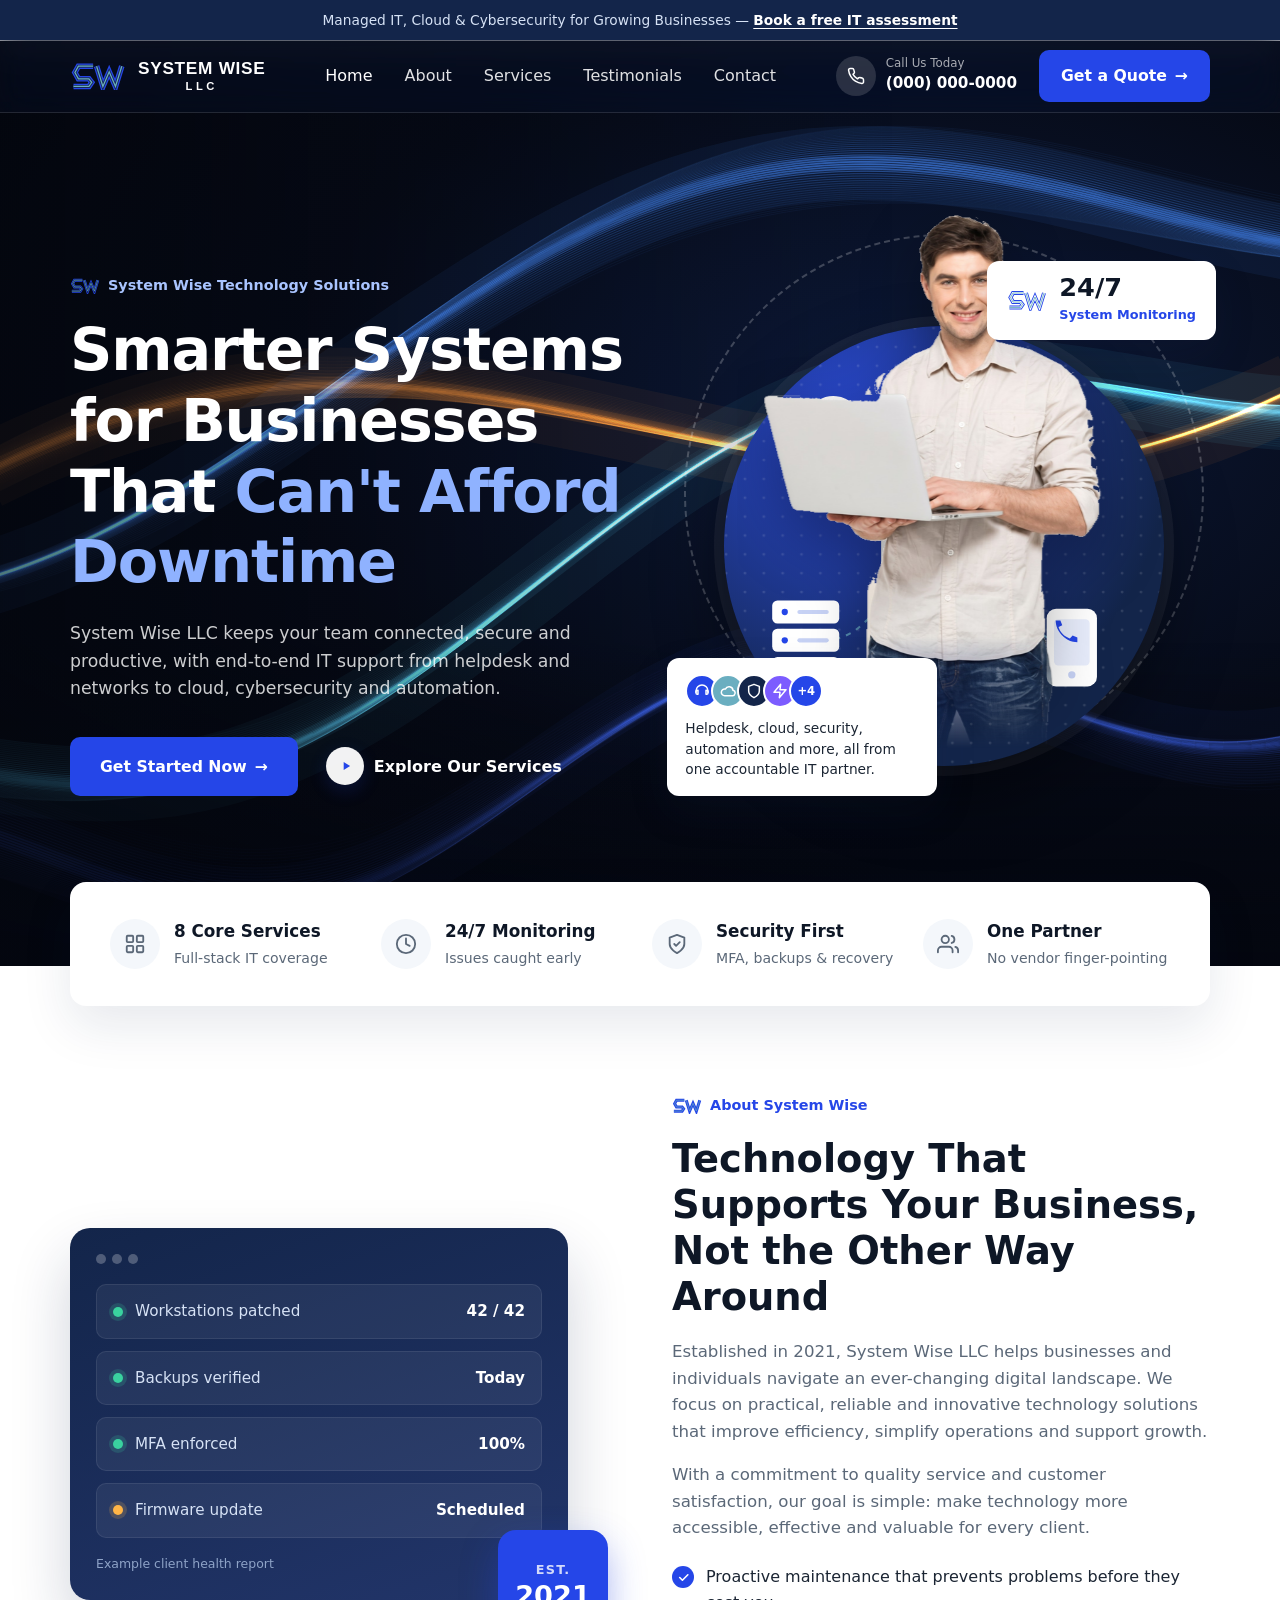
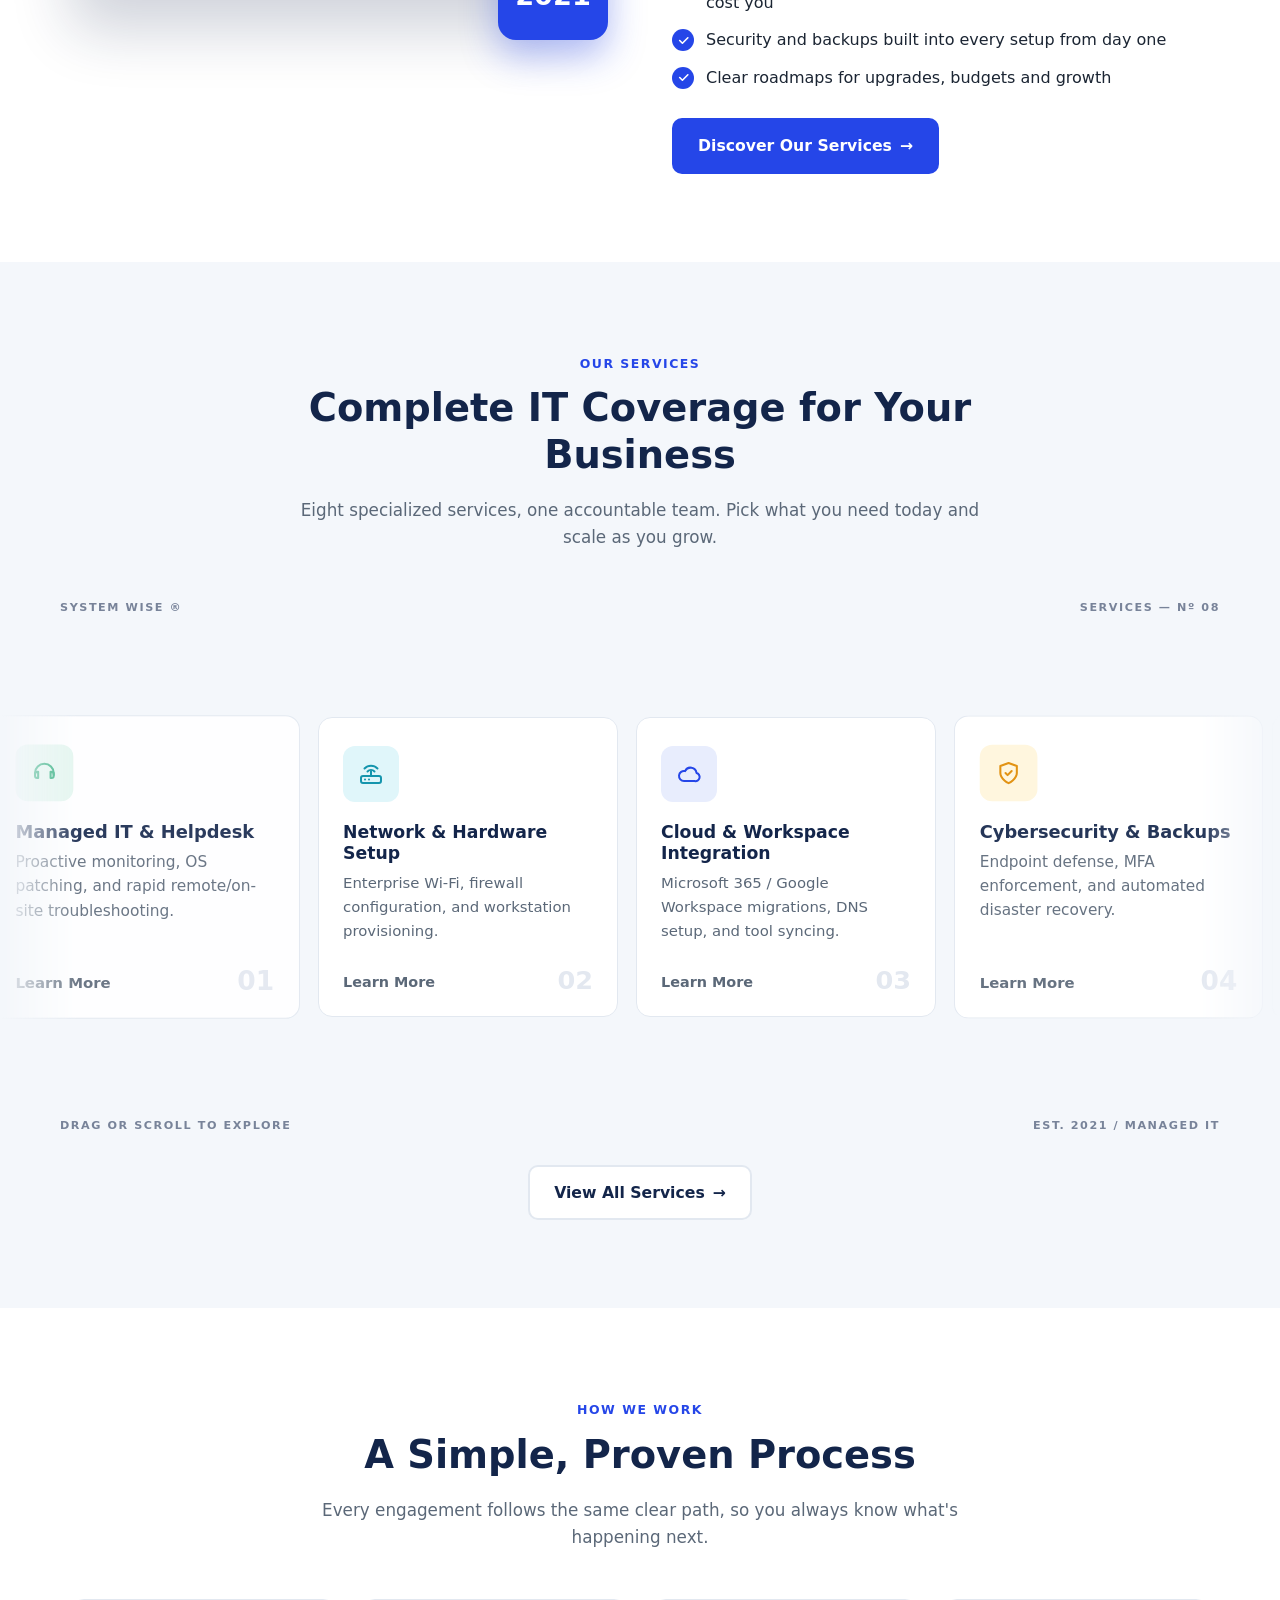
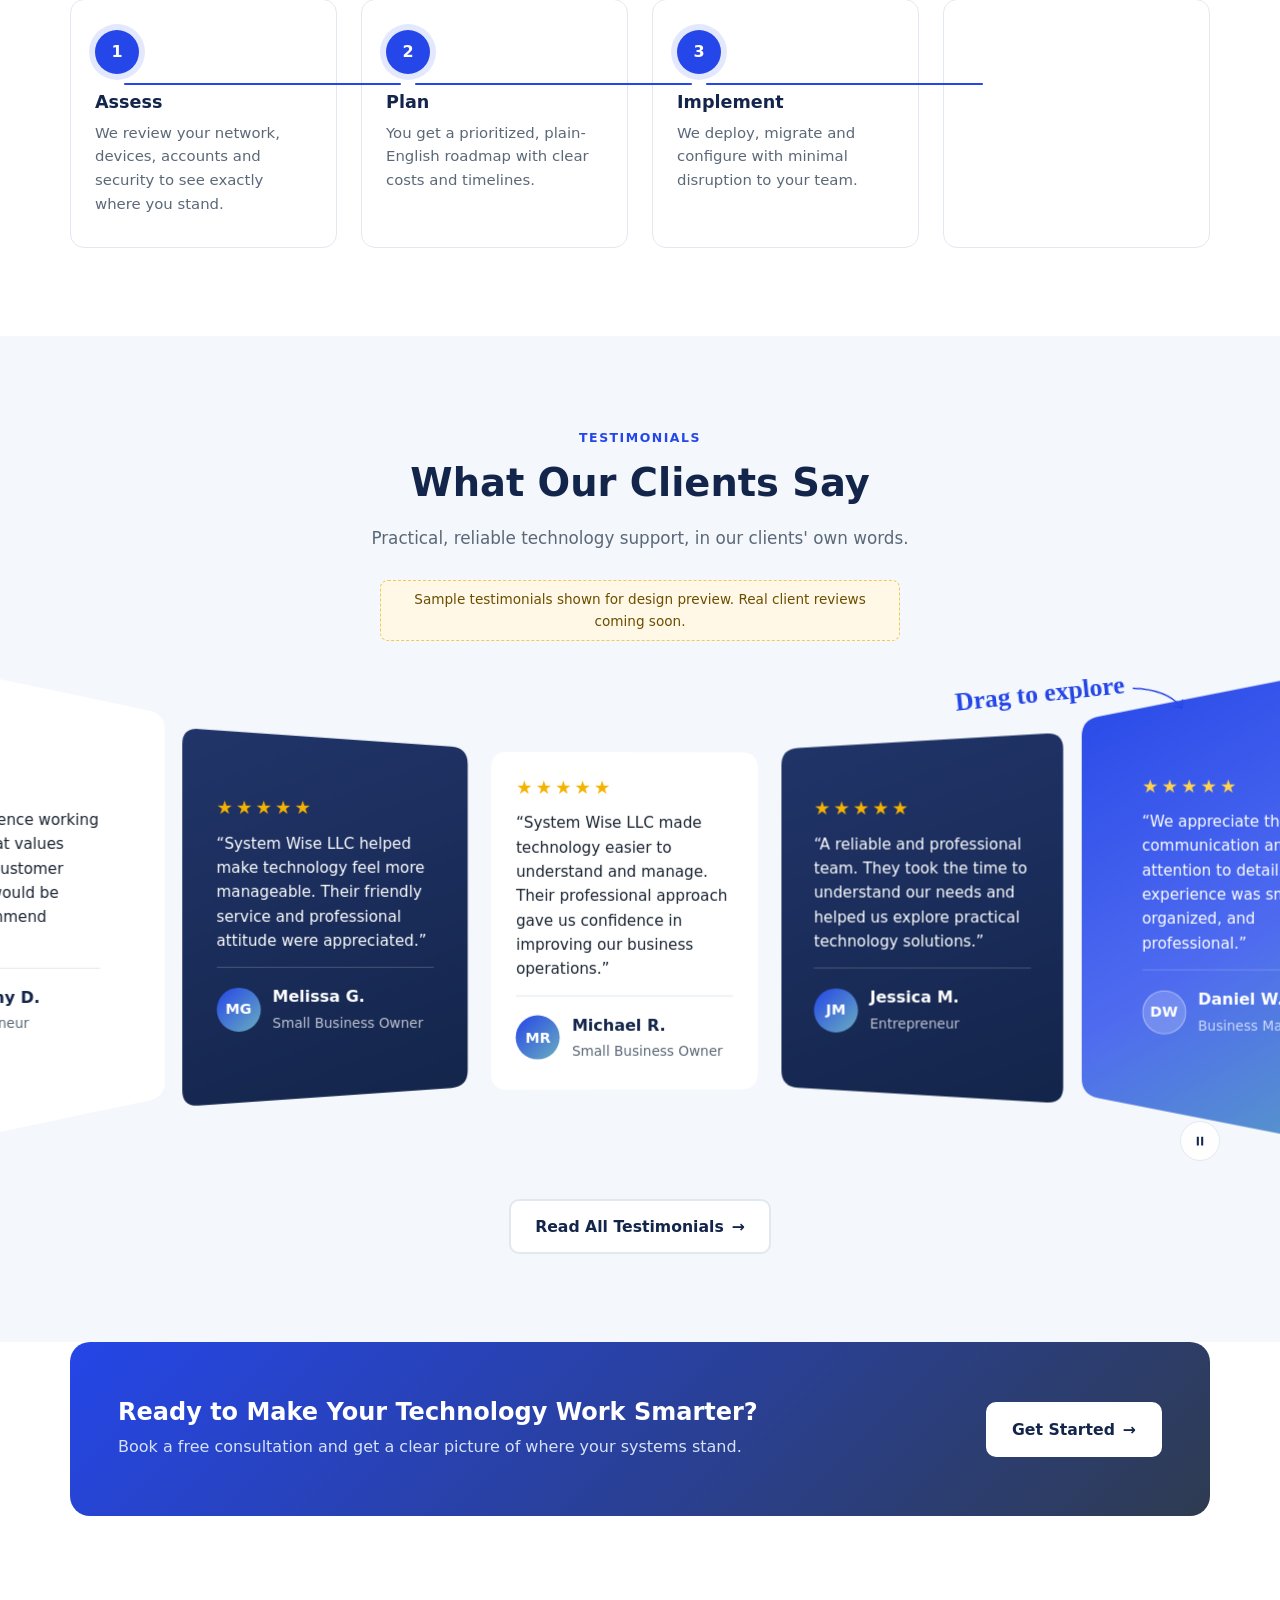
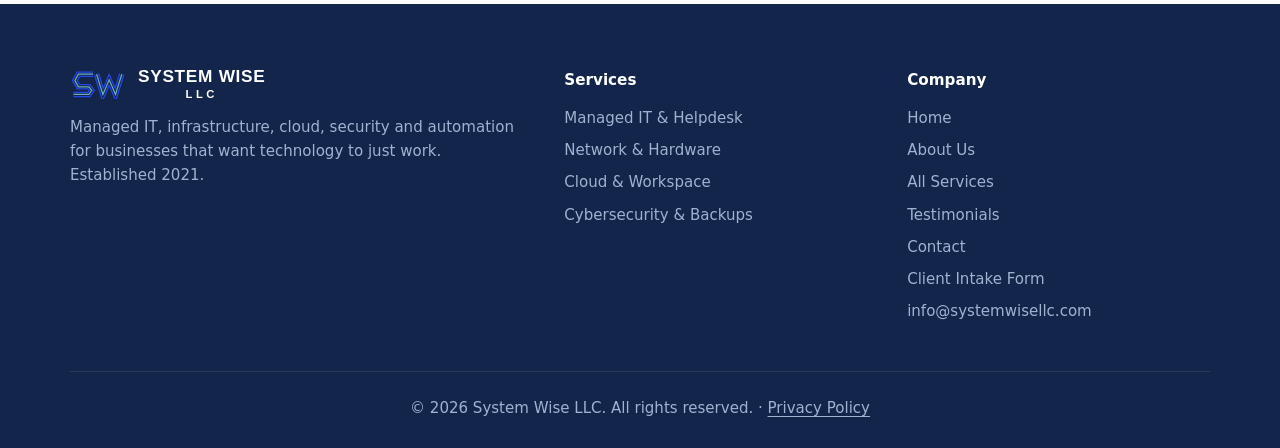
==== commit e0890d2a: "Add files via upload" ====
--- a/index.html
+++ b/index.html
@@ -15,7 +15,7 @@
 <body class="page-home">
 
 <div class="topbar">
-  <div class="container">Managed IT, Cloud &amp; Cybersecurity for Growing Businesses &mdash; <a href="contact.html">Book a free IT assessment</a></div>
+  <div class="container"><span class="topbar__long">Managed IT, Cloud &amp; Cybersecurity for Growing Businesses &mdash; </span><a href="contact.html">Book a free IT assessment</a></div>
 </div>
 
 <header class="site-header">
--- a/css/styles.css
+++ b/css/styles.css
@@ -0,0 +1,1093 @@
+/* System Wise LLC — shared styles */
+:root {
+  /* Brand colors sampled from the System Wise logo */
+  --navy: #13254a;
+  --navy-2: #2e3b50;
+  --blue: #2546e8;
+  --blue-dark: #1b36c2;
+  --cyan: #6aaec0;
+  --ink: #1b2533;
+  --muted: #5b6878;
+  --line: #e2e8f0;
+  --bg: #ffffff;
+  --bg-soft: #f4f7fb;
+  --radius: 14px;
+  --shadow: 0 10px 30px rgba(11, 31, 58, 0.08);
+  --max: 1180px;
+}
+
+*, *::before, *::after { box-sizing: border-box; }
+html { scroll-behavior: smooth; }
+body {
+  margin: 0;
+  font-family: "Inter", system-ui, -apple-system, "Segoe UI", Roboto, sans-serif;
+  color: var(--ink);
+  background: var(--bg);
+  line-height: 1.6;
+  -webkit-font-smoothing: antialiased;
+}
+img, svg { display: block; max-width: 100%; }
+a { color: var(--blue); text-decoration: none; }
+h1, h2, h3 { line-height: 1.2; margin: 0 0 .5em; color: var(--navy); }
+p { margin: 0 0 1em; }
+
+.container { width: 100%; max-width: var(--max); margin: 0 auto; padding: 0 20px; }
+.section { padding: 88px 0; }
+.section-soft { background: var(--bg-soft); }
+.section-head { text-align: center; max-width: 680px; margin: 0 auto 48px; }
+.section-head h2 { font-size: clamp(1.8rem, 3vw, 2.4rem); }
+.section-head p { color: var(--muted); font-size: 1.05rem; }
+.eyebrow {
+  display: inline-block;
+  font-size: .78rem; font-weight: 700; letter-spacing: .12em; text-transform: uppercase;
+  color: var(--blue); margin-bottom: 12px;
+}
+
+/* Buttons */
+.btn {
+  display: inline-flex; align-items: center; gap: 8px;
+  padding: 13px 24px; border-radius: 10px; border: 2px solid transparent;
+  font-weight: 600; font-size: .98rem; cursor: pointer;
+  transition: background .2s, color .2s, border-color .2s, transform .2s;
+}
+.btn:hover { transform: translateY(-1px); }
+.btn-primary { background: var(--blue); color: #fff; }
+.btn-primary:hover { background: var(--blue-dark); }
+.btn-outline { border-color: rgba(255,255,255,.5); color: #fff; }
+.btn-outline:hover { background: rgba(255,255,255,.1); }
+.btn-ghost { border-color: var(--line); color: var(--navy); background: #fff; }
+.btn-ghost:hover { border-color: var(--blue); color: var(--blue); }
+
+/* Header */
+.site-header {
+  position: sticky; top: 0; z-index: 50;
+  background: rgba(255,255,255,.95); backdrop-filter: blur(8px);
+  border-bottom: 1px solid var(--line);
+}
+.nav { display: flex; align-items: center; justify-content: space-between; height: 72px; }
+.logo { display: flex; align-items: center; gap: 12px; color: var(--navy); --logo-gap: #fff; }
+.logo-mark { width: 56px; height: auto; flex: none; }
+.logo-text { display: flex; flex-direction: column; font-family: "Montserrat", "Inter", sans-serif; line-height: 1; }
+.logo-text strong { font-weight: 800; font-size: 1.08rem; letter-spacing: .04em; }
+.logo-text span { font-weight: 600; font-size: .7rem; letter-spacing: .32em; margin-top: 4px; text-align: center; }
+.nav-links { display: flex; align-items: center; gap: 32px; list-style: none; margin: 0; padding: 0; }
+.nav-links a { color: var(--ink); font-weight: 500; }
+.nav-links a:hover, .nav-links a[aria-current="page"] { color: var(--blue); }
+.nav-links .btn { color: #fff; padding: 10px 18px; }
+.nav-toggle {
+  display: none; background: none; border: 0; padding: 8px; cursor: pointer; color: var(--navy);
+}
+
+/* Hero */
+.hero {
+  background: radial-gradient(circle at 85% 20%, rgba(34,184,207,.25), transparent 45%),
+              linear-gradient(135deg, var(--navy), var(--navy-2));
+  color: #fff; padding: 110px 0 100px;
+}
+.hero h1 { color: #fff; font-size: clamp(2.2rem, 5vw, 3.6rem); max-width: 780px; }
+.hero p { color: #c9d6ea; font-size: 1.15rem; max-width: 620px; margin-bottom: 32px; }
+.hero .eyebrow { color: var(--cyan); }
+.hero-actions { display: flex; flex-wrap: wrap; gap: 14px; }
+.hero-stats { display: flex; flex-wrap: wrap; gap: 40px; margin-top: 56px; }
+.hero-stats strong { display: block; font-size: 1.8rem; color: #fff; }
+.hero-stats span { color: #9fb3d1; font-size: .92rem; }
+
+.page-hero { padding: 80px 0 72px; }
+.page-hero h1 { font-size: clamp(2rem, 4vw, 3rem); }
+
+/* Service snapshot grid: 4x2 desktop / 2x4 tablet / 1-col mobile */
+.service-grid { display: grid; grid-template-columns: repeat(4, 1fr); gap: 22px; }
+.service-card {
+  position: relative; overflow: hidden;
+  background: #fff; border: 1px solid var(--line); border-radius: var(--radius);
+  padding: 28px 24px 22px; display: flex; flex-direction: column; color: var(--ink);
+  transition: box-shadow .3s, transform .3s, border-color .3s;
+}
+.service-card::before {
+  content: ""; position: absolute; inset: 0; z-index: 0; opacity: 0;
+  background: linear-gradient(150deg, var(--blue) 0%, #4f6cf0 45%, var(--cyan) 100%);
+  transition: opacity .3s;
+}
+.service-card > * { position: relative; z-index: 1; }
+.service-card:hover { box-shadow: 0 18px 40px rgba(37,70,232,.25); transform: translateY(-6px); border-color: transparent; }
+.service-card:hover::before { opacity: 1; }
+.service-card:hover h3, .service-card:hover p, .service-card:hover .card-link { color: #fff; }
+.service-card:hover .num { color: rgba(255,255,255,.35); }
+.service-card:hover .icon { background: rgba(255,255,255,.18); color: #fff; box-shadow: inset 0 0 0 1px rgba(255,255,255,.5); }
+.icon {
+  width: 56px; height: 56px; border-radius: 12px; margin: 0 0 20px;
+  background: rgba(37,70,232,.1); color: var(--blue); display: grid; place-items: center;
+  transition: background .3s, color .3s;
+}
+.icon svg { width: 24px; height: 24px; }
+.icon.tint-1 { background: #e3f7ef; color: #14a46c; }
+.icon.tint-2 { background: #e0f6fa; color: #1595ad; }
+.icon.tint-3 { background: #e8edfd; color: var(--blue); }
+.icon.tint-4 { background: #fff6dc; color: #e08a00; }
+.icon.tint-5 { background: #efeaff; color: #6d4cf0; }
+.icon.tint-6 { background: #fde9f6; color: #c2268f; }
+.icon.tint-7 { background: #e6f1f4; color: #3e8ea3; }
+.icon.tint-8 { background: #fdebea; color: #d6453d; }
+.service-card h3 { font-size: 1.08rem; transition: color .3s; }
+.service-card p { color: var(--muted); font-size: .93rem; flex: 1; transition: color .3s; }
+.card-foot { display: flex; align-items: flex-end; justify-content: space-between; margin-top: 8px; }
+.card-link { font-weight: 600; font-size: .9rem; color: var(--muted); transition: color .3s; }
+.service-card .num { font-size: 1.6rem; font-weight: 700; color: #e3e8f0; line-height: 1; transition: color .3s; }
+
+/* Why / features */
+.feature-grid { display: grid; grid-template-columns: repeat(3, 1fr); gap: 28px; }
+.feature h3 { font-size: 1.1rem; }
+.feature p { color: var(--muted); }
+
+/* CTA band */
+.cta-band {
+  background: linear-gradient(135deg, var(--blue), var(--navy-2));
+  color: #fff; border-radius: 20px; padding: 56px 48px;
+  display: flex; align-items: center; justify-content: space-between; gap: 32px; flex-wrap: wrap;
+}
+.cta-band h2 { color: #fff; margin-bottom: .3em; }
+.cta-band p { color: #d6e2f5; margin: 0; }
+.cta-band .btn-primary { background: #fff; color: var(--navy); }
+
+/* Services page: filters */
+.filter-bar {
+  display: flex; flex-wrap: wrap; justify-content: center; gap: 10px; margin-bottom: 56px;
+}
+.filter-btn {
+  border: 1px solid var(--line); background: #fff; color: var(--navy);
+  padding: 10px 20px; border-radius: 999px; font: inherit; font-weight: 600; font-size: .92rem;
+  cursor: pointer; transition: all .2s;
+}
+.filter-btn:hover { border-color: var(--blue); color: var(--blue); }
+.filter-btn.active { background: var(--navy); border-color: var(--navy); color: #fff; }
+
+/* Services page: alternating modules */
+.service-module {
+  display: grid; grid-template-columns: 1fr 1fr; gap: 56px; align-items: center;
+  padding: 56px 0; border-bottom: 1px solid var(--line);
+  scroll-margin-top: 72px;
+}
+.service-module:last-child { border-bottom: 0; }
+.service-module.alt .module-visual { order: 2; }
+.service-module[hidden] { display: none; }
+.module-visual {
+  aspect-ratio: 4 / 3; border-radius: 20px; position: relative; overflow: hidden;
+  background: linear-gradient(135deg, var(--navy), var(--navy-2));
+  display: grid; place-items: center; color: #fff;
+}
+.module-visual::before {
+  content: ""; position: absolute; inset: 0;
+  background-image: radial-gradient(rgba(255,255,255,.12) 1px, transparent 1px);
+  background-size: 22px 22px;
+}
+.module-visual svg { width: 96px; height: 96px; position: relative; color: var(--cyan); }
+.module-visual .big-num {
+  position: absolute; right: 24px; bottom: 8px; font-size: 6rem; font-weight: 800;
+  color: rgba(255,255,255,.08); line-height: 1;
+}
+.badge {
+  display: inline-block; background: rgba(31,111,235,.1); color: var(--blue);
+  font-weight: 700; font-size: .8rem; padding: 6px 12px; border-radius: 999px; margin-bottom: 14px;
+}
+.module-body h2 { font-size: clamp(1.5rem, 2.6vw, 2rem); }
+.module-body > p { color: var(--muted); font-size: 1.05rem; }
+.checklist { list-style: none; padding: 0; margin: 0 0 28px; display: grid; gap: 12px; }
+.checklist li { display: flex; gap: 12px; align-items: flex-start; }
+.checklist li::before {
+  content: ""; flex: 0 0 22px; height: 22px; margin-top: 2px; border-radius: 50%;
+  background: var(--blue) url("data:image/svg+xml,%3Csvg xmlns='http://www.w3.org/2000/svg' viewBox='0 0 24 24' fill='none' stroke='white' stroke-width='3' stroke-linecap='round' stroke-linejoin='round'%3E%3Cpath d='M5 12l5 5L20 7'/%3E%3C/svg%3E") center / 13px no-repeat;
+}
+
+/* Contact page */
+.contact-grid { display: grid; grid-template-columns: 1.4fr 1fr; gap: 48px; align-items: start; }
+.form-card { background: #fff; border: 1px solid var(--line); border-radius: 20px; padding: 40px; box-shadow: var(--shadow); }
+.form-row { display: grid; grid-template-columns: 1fr 1fr; gap: 18px; }
+.field { display: flex; flex-direction: column; gap: 6px; margin-bottom: 18px; }
+.field label { font-weight: 600; font-size: .9rem; color: var(--navy); }
+.field input, .field select, .field textarea {
+  font: inherit; padding: 12px 14px; border: 1px solid var(--line); border-radius: 10px;
+  background: #fff; color: var(--ink); transition: border-color .2s, box-shadow .2s;
+}
+.field input, .field select, .field textarea { width: 100%; min-width: 0; max-width: 100%; }
+.field input[type="checkbox"], .field input[type="radio"] { width: 18px; }
+.contact-grid > *, .form-row > * { min-width: 0; }
+.field textarea { min-height: 140px; resize: vertical; }
+.field input:focus, .field select:focus, .field textarea:focus {
+  outline: none; border-color: var(--blue); box-shadow: 0 0 0 3px rgba(31,111,235,.15);
+}
+.field.invalid input, .field.invalid select, .field.invalid textarea { border-color: #d64545; }
+.field .error { color: #d64545; font-size: .82rem; display: none; }
+.field.invalid .error { display: block; }
+.form-success {
+  display: none; padding: 16px 18px; border-radius: 10px; margin-top: 16px;
+  background: #e8f7ee; color: #1d6b3c; font-weight: 500;
+}
+.form-success.show { display: block; }
+.info-card { background: var(--navy); color: #d6e2f5; border-radius: 20px; padding: 36px; }
+.info-card h3 { color: #fff; }
+.info-item { display: flex; gap: 14px; margin-top: 24px; }
+.info-item .icon { margin: 0; flex: 0 0 44px; height: 44px; background: rgba(255,255,255,.08); color: var(--cyan); }
+.info-item strong { display: block; color: #fff; }
+.info-item a { color: #d6e2f5; }
+
+/* Footer */
+.site-footer { background: var(--navy); color: #9fb3d1; padding: 64px 0 28px; font-size: .94rem; }
+.footer-grid { display: grid; grid-template-columns: 1.5fr 1fr 1fr; gap: 40px; }
+.site-footer .logo { color: #fff; margin-bottom: 14px; --logo-gap: var(--navy); }
+.site-footer h4 { color: #fff; margin: 0 0 14px; font-size: .95rem; }
+.site-footer ul { list-style: none; margin: 0; padding: 0; display: grid; gap: 8px; }
+.site-footer a { color: #9fb3d1; }
+.site-footer a:hover { color: #fff; }
+.footer-bottom { border-top: 1px solid rgba(255,255,255,.1); margin-top: 48px; padding-top: 24px; text-align: center; }
+.footer-bottom a { text-decoration: underline; text-underline-offset: 3px; }
+
+/* Responsive */
+@media (max-width: 1024px) {
+  .service-grid { grid-template-columns: repeat(2, 1fr); }
+  .feature-grid { grid-template-columns: 1fr 1fr; }
+  .service-module { gap: 36px; }
+}
+@media (max-width: 860px) {
+  .contact-grid { grid-template-columns: 1fr; }
+  .service-module { grid-template-columns: 1fr; padding: 40px 0; }
+  .service-module.alt .module-visual { order: 0; }
+  .module-visual { aspect-ratio: 16 / 7; }
+  .module-visual svg { width: 64px; height: 64px; }
+  .footer-grid { grid-template-columns: 1fr 1fr; }
+}
+@media (max-width: 760px) {
+  .nav-toggle { display: block; }
+  .nav-links {
+    position: absolute; top: 72px; left: 0; right: 0;
+    flex-direction: column; align-items: stretch; gap: 0;
+    background: #fff; border-bottom: 1px solid var(--line);
+    padding: 8px 20px 20px; display: none;
+  }
+  .nav-links.open { display: flex; }
+  .nav-links li a { display: block; padding: 12px 0; }
+  .nav-links .btn { justify-content: center; margin-top: 8px; }
+}
+@media (max-width: 640px) {
+  .section { padding: 64px 0; }
+  .service-grid, .feature-grid { grid-template-columns: 1fr; }
+  .form-row { grid-template-columns: 1fr; }
+  .form-card { padding: 26px 20px; }
+  .cta-band { padding: 40px 26px; }
+  .hero { padding: 80px 0 72px; }
+  .footer-grid { grid-template-columns: 1fr; }
+}
+
+/* ---------- Top bar & header extras ---------- */
+.topbar { background: var(--navy); color: #d6e2f5; font-size: .86rem; font-weight: 500; text-align: center; padding: 9px 0; }
+.topbar a { color: #fff; font-weight: 700; text-decoration: underline; text-underline-offset: 3px; }
+.nav-cta { display: flex; align-items: center; gap: 22px; }
+.nav-phone { display: flex; align-items: center; gap: 10px; color: var(--navy); }
+.nav-phone-icon { width: 40px; height: 40px; border-radius: 50%; background: var(--bg-soft); color: var(--blue); display: grid; place-items: center; }
+.nav-phone-icon svg { width: 18px; height: 18px; }
+.nav-phone small { display: block; color: var(--muted); font-size: .74rem; line-height: 1.2; }
+.nav-phone strong { font-size: .95rem; }
+.nav-cta .btn { padding: 11px 20px; }
+.mobile-only { display: none; }
+.btn-lg { padding: 15px 28px; }
+
+/* ---------- Home hero ---------- */
+.home-hero {
+  --logo-gap: #eef1fb;
+  position: relative; overflow: hidden; background: #eef1fb; padding: 72px 0 150px;
+}
+.home-hero::before {
+  content: ""; position: absolute; inset: 0; pointer-events: none; opacity: .55;
+  background:
+    radial-gradient(ellipse 60% 70% at 10% 0%, rgba(106,174,192,.25), transparent 60%),
+    repeating-radial-gradient(circle at 75% 40%, transparent 0 34px, rgba(37,70,232,.05) 34px 35px);
+}
+.home-hero-grid { position: relative; display: grid; grid-template-columns: 1.05fr 1fr; gap: 48px; align-items: center; }
+.kicker { display: inline-flex; align-items: center; gap: 8px; font-weight: 700; font-size: .9rem; color: var(--blue); margin-bottom: 18px; }
+.mini-mark { width: 30px; height: auto; flex: none; }
+.home-hero h1 { font-size: clamp(2.3rem, 4.6vw, 3.7rem); font-weight: 800; letter-spacing: -.02em; color: #0e1726; margin-bottom: 22px; }
+.home-hero h1 .accent { color: var(--blue); }
+.home-hero-text > p { color: var(--muted); font-size: 1.08rem; max-width: 540px; margin-bottom: 34px; }
+.home-hero .hero-actions { align-items: center; gap: 28px; }
+.text-link { display: inline-flex; align-items: center; gap: 10px; font-weight: 700; color: var(--blue); }
+.play { width: 38px; height: 38px; border-radius: 50%; background: #fff; display: grid; place-items: center; box-shadow: 0 6px 18px rgba(37,70,232,.18); transition: transform .2s; }
+.play svg { width: 14px; height: 14px; margin-left: 2px; }
+.text-link:hover .play { transform: scale(1.08); }
+
+.home-hero-visual { position: relative; display: flex; justify-content: center; padding: 30px 0; }
+.hero-circle {
+  position: relative; width: min(440px, 100%); aspect-ratio: 1; border-radius: 50%; overflow: hidden;
+  background: radial-gradient(circle at 30% 25%, #2b4bd8, var(--navy) 70%);
+  box-shadow: 0 30px 60px rgba(19,37,74,.25);
+}
+.hero-circle svg { width: 100%; height: 100%; }
+.hero-orbit {
+  position: absolute; width: min(520px, 118%); aspect-ratio: 1; top: 50%; left: 50%; transform: translate(-50%, -50%);
+  border: 2px dashed rgba(37,70,232,.18); border-radius: 50%; animation: spin 60s linear infinite;
+}
+@keyframes spin { to { transform: translate(-50%, -50%) rotate(360deg); } }
+.float-card {
+  --logo-gap: #fff;
+  position: absolute; background: #fff; border-radius: 12px; box-shadow: 0 16px 40px rgba(19,37,74,.14);
+  animation: bob 5s ease-in-out infinite;
+}
+@keyframes bob { 50% { transform: translateY(-8px); } }
+.float-badge { top: 18px; right: -6px; display: flex; align-items: center; gap: 12px; padding: 14px 20px; }
+.float-badge .mini-mark { width: 40px; }
+.float-badge strong { display: block; font-size: 1.6rem; line-height: 1; color: #0e1726; }
+.float-badge span { font-size: .8rem; font-weight: 600; color: var(--blue); }
+.float-proof { bottom: 0; left: -10px; width: 270px; padding: 16px 18px; animation-delay: -2.5s; }
+.float-proof p { margin: 10px 0 0; font-size: .86rem; color: var(--ink); line-height: 1.5; }
+.avatar-stack { display: flex; }
+.avatar-stack span {
+  width: 34px; height: 34px; border-radius: 50%; border: 2px solid #fff; margin-left: -8px;
+  display: grid; place-items: center; color: #fff;
+}
+.avatar-stack span:first-child { margin-left: 0; }
+.avatar-stack svg { width: 16px; height: 16px; }
+.avatar-stack .more { background: var(--blue); font-size: .72rem; font-weight: 700; }
+
+@media (prefers-reduced-motion: reduce) { .hero-orbit, .float-card { animation: none; } }
+
+/* ---------- Highlights bar ---------- */
+.highlights-wrap { position: relative; margin-top: -84px; z-index: 2; }
+.highlights {
+  background: #fff; border-radius: 16px; box-shadow: 0 20px 50px rgba(19,37,74,.1);
+  display: grid; grid-template-columns: repeat(4, 1fr); gap: 24px; padding: 36px 40px;
+}
+.highlight { display: flex; align-items: center; gap: 14px; }
+.hl-icon { width: 50px; height: 50px; flex: none; border-radius: 50%; background: var(--bg-soft); color: var(--blue); display: grid; place-items: center; }
+.hl-icon svg { width: 22px; height: 22px; }
+.highlight strong { display: block; color: #0e1726; font-size: 1.05rem; }
+.highlight span { color: var(--muted); font-size: .88rem; }
+
+/* ---------- About ---------- */
+.about-grid { display: grid; grid-template-columns: 1fr 1fr; gap: 64px; align-items: center; }
+.about-grid > *, .home-hero-grid > * { min-width: 0; }
+h1, h2, h3 { overflow-wrap: break-word; }
+.about-visual { position: relative; padding: 0 40px 40px 0; }
+.about-panel-main {
+  background: linear-gradient(160deg, var(--navy), #22356a); border-radius: 20px; padding: 26px; color: #d6e2f5;
+  box-shadow: 0 30px 60px rgba(19,37,74,.2);
+}
+.about-panel-head { display: flex; gap: 6px; margin-bottom: 20px; }
+.about-panel-head span { width: 10px; height: 10px; border-radius: 50%; background: rgba(255,255,255,.25); }
+.status-list { list-style: none; margin: 0; padding: 0; display: grid; gap: 12px; }
+.status-list li {
+  display: flex; align-items: center; gap: 12px; background: rgba(255,255,255,.06);
+  border: 1px solid rgba(255,255,255,.08); border-radius: 10px; padding: 14px 16px; font-size: .95rem;
+}
+.status-list b { margin-left: auto; color: #fff; }
+.dot { width: 10px; height: 10px; border-radius: 50%; flex: none; }
+.dot.ok { background: #3ad29f; box-shadow: 0 0 0 4px rgba(58,210,159,.18); }
+.dot.warn { background: #ffb547; box-shadow: 0 0 0 4px rgba(255,181,71,.18); }
+.panel-caption { display: block; margin-top: 16px; font-size: .78rem; color: #8ea3c7; }
+.about-panel-side {
+  position: absolute; right: 0; bottom: 0; width: 110px; height: 110px; border-radius: 18px;
+  background: var(--blue); color: #fff; display: grid; place-items: center; box-shadow: 0 16px 36px rgba(37,70,232,.35);
+}
+.about-panel-side { align-content: center; gap: 2px; text-align: center; }
+.about-panel-side span { font-size: .8rem; font-weight: 600; letter-spacing: .1em; text-transform: uppercase; opacity: .8; }
+.about-panel-side strong { font-size: 1.7rem; font-weight: 800; line-height: 1; }
+.about-text h2 { font-size: clamp(1.8rem, 3vw, 2.5rem); color: #0e1726; }
+.about-text > p { color: var(--muted); font-size: 1.04rem; }
+.about-text .checklist { margin-top: 22px; }
+
+/* ---------- Process ---------- */
+.process { list-style: none; margin: 0; padding: 0; display: grid; grid-template-columns: repeat(4, 1fr); gap: 24px; }
+.process li { background: #fff; border: 1px solid var(--line); border-radius: var(--radius); padding: 30px 24px; }
+.process .step {
+  width: 44px; height: 44px; border-radius: 50%; background: var(--blue); color: #fff; font-weight: 800;
+  display: grid; place-items: center; margin-bottom: 18px; box-shadow: 0 0 0 6px rgba(37,70,232,.12);
+}
+.process h3 { font-size: 1.1rem; }
+.process p { color: var(--muted); font-size: .93rem; margin: 0; }
+
+/* ---------- Intake form ---------- */
+.intake-wrap { max-width: 920px; }
+.notice {
+  display: flex; gap: 14px; align-items: flex-start; background: #fff8e6; border: 1px solid #f5d98b;
+  border-radius: 12px; padding: 16px 18px; margin-bottom: 28px; color: #6b4e00;
+}
+.notice svg { width: 24px; height: 24px; flex: none; color: #c98a00; margin-top: 2px; }
+.notice p { margin: 0; font-size: .94rem; }
+.stepper { list-style: none; margin: 0 0 28px; padding: 0; display: grid; grid-template-columns: repeat(5, 1fr); gap: 8px; counter-reset: none; }
+.stepper li { display: flex; flex-direction: column; align-items: center; gap: 8px; text-align: center; position: relative; }
+.stepper li::before {
+  content: ""; position: absolute; top: 18px; left: calc(-50% + 22px); right: calc(50% + 22px);
+  height: 2px; background: var(--line);
+}
+.stepper li:first-child::before { display: none; }
+.stepper span {
+  width: 36px; height: 36px; border-radius: 50%; display: grid; place-items: center; font-weight: 700;
+  background: #fff; border: 2px solid var(--line); color: var(--muted); position: relative; z-index: 1;
+}
+.stepper em { font-style: normal; font-size: .8rem; font-weight: 600; color: var(--muted); }
+.stepper li.active span { background: var(--blue); border-color: var(--blue); color: #fff; box-shadow: 0 0 0 5px rgba(37,70,232,.15); }
+.stepper li.active em { color: var(--navy); }
+.stepper li.done span { background: var(--cyan); border-color: var(--cyan); color: #fff; }
+.stepper li.done::before, .stepper li.active::before { background: var(--cyan); }
+.intake-step { border: 0; margin: 0; padding: 0; min-width: 0; }
+.intake-step[hidden] { display: none; }
+.intake-step legend { font-size: 1.5rem; font-weight: 800; color: var(--navy); margin-bottom: 18px; padding: 0; }
+.intake-step .sub { font-size: 1rem; margin: 22px 0 12px; padding-top: 18px; border-top: 1px solid var(--line); }
+.form-row.three { grid-template-columns: repeat(3, 1fr); }
+.form-row.four { grid-template-columns: repeat(4, 1fr); }
+.field .label { font-weight: 600; font-size: .9rem; color: var(--navy); }
+.choices { display: flex; flex-wrap: wrap; gap: 10px 18px; padding-top: 4px; }
+.choices.stack { flex-direction: column; gap: 8px; }
+.choices label, .consent { display: flex; align-items: flex-start; gap: 8px; font-weight: 500; font-size: .93rem; color: var(--ink); cursor: pointer; }
+.choices input, .consent input { width: 18px; height: 18px; margin: 2px 0 0; accent-color: var(--blue); flex: none; }
+.consent { line-height: 1.5; }
+.step-nav { display: flex; align-items: center; gap: 12px; margin-top: 28px; padding-top: 22px; border-top: 1px solid var(--line); }
+.step-count { margin-right: auto; color: var(--muted); font-size: .9rem; font-weight: 600; order: -1; }
+.step-nav #step-back { order: 0; }
+.step-nav .btn[hidden] { display: none; }
+.intake-cta {
+  display: flex; align-items: center; justify-content: space-between; gap: 16px; flex-wrap: wrap;
+  margin-top: 28px; padding-top: 24px; border-top: 1px solid rgba(255,255,255,.12);
+}
+.intake-cta p { margin: 0; color: #d6e2f5; }
+
+@media (max-width: 760px) {
+  .stepper em { display: none; }
+  .form-row.three, .form-row.four { grid-template-columns: 1fr 1fr; }
+}
+@media (max-width: 640px) {
+  .form-row.three { grid-template-columns: 1fr; }
+  .step-nav { flex-wrap: wrap; }
+  .step-count { width: 100%; }
+  .step-nav .btn { flex: 1; justify-content: center; }
+  .stepper span { width: 32px; height: 32px; }
+  .stepper li::before { top: 16px; }
+}
+
+/* ---------- About page ---------- */
+.stat-grid { display: grid; grid-template-columns: 1fr 1fr; gap: 18px; }
+.stat-card {
+  background: #fff; border: 1px solid var(--line); border-radius: var(--radius); padding: 30px 24px;
+  box-shadow: 0 10px 30px rgba(19,37,74,.06);
+}
+.stat-card strong { display: block; font-size: 2.4rem; font-weight: 800; color: var(--navy); line-height: 1.1; }
+.stat-card span { color: var(--muted); font-size: .93rem; }
+.stat-card.stat-accent { background: linear-gradient(150deg, var(--blue), #4f6cf0 50%, var(--cyan)); border-color: transparent; }
+.stat-card.stat-accent strong, .stat-card.stat-accent span { color: #fff; }
+.mission { max-width: 820px; margin: 0 auto; text-align: center; }
+.mission p { font-size: clamp(1.4rem, 3vw, 2rem); font-weight: 700; line-height: 1.4; color: var(--navy); margin: 0; }
+.mission strong { color: var(--blue); }
+.values .step svg { width: 22px; height: 22px; }
+.serve-grid { display: grid; grid-template-columns: 1fr 1fr; gap: 24px; }
+.serve-card { background: #fff; border: 1px solid var(--line); border-radius: var(--radius); padding: 32px 28px; }
+.serve-card h3 { font-size: 1.25rem; }
+.serve-card p { color: var(--muted); margin: 0; }
+
+/* ---------- Testimonials ---------- */
+.sample-note {
+  text-align: center; font-size: .85rem; color: #6b4e00; background: #fff8e6; border: 1px dashed #f0c95a;
+  border-radius: 8px; padding: 8px 14px; max-width: 520px; margin: -20px auto 32px;
+}
+.t-grid { display: grid; grid-template-columns: repeat(3, 1fr); gap: 24px; }
+.t-card {
+  margin: 0; background: #fff; border: 1px solid var(--line); border-radius: var(--radius); padding: 28px 26px;
+  display: flex; flex-direction: column; gap: 16px; box-shadow: 0 10px 30px rgba(19,37,74,.05);
+}
+.stars { color: #f5b301; font-size: 1.15rem; letter-spacing: 3px; line-height: 1; }
+.t-card blockquote { margin: 0; color: var(--ink); font-size: 1rem; line-height: 1.65; flex: 1; }
+.t-card figcaption { display: flex; align-items: center; gap: 12px; padding-top: 16px; border-top: 1px solid var(--line); }
+.t-avatar {
+  width: 44px; height: 44px; flex: none; border-radius: 50%; display: grid; place-items: center;
+  background: linear-gradient(135deg, var(--blue), var(--cyan)); color: #fff; font-weight: 700; font-size: .9rem;
+}
+.t-card strong { display: block; color: var(--navy); }
+.t-card small { color: var(--muted); font-size: .85rem; }
+
+.t-slider { display: flex; align-items: center; gap: 14px; }
+.t-track {
+  flex: 1; min-width: 0; display: flex; gap: 24px; overflow-x: auto; scroll-snap-type: x mandatory;
+  scroll-behavior: smooth; scrollbar-width: none; padding: 6px 2px 14px;
+}
+.t-track::-webkit-scrollbar { display: none; }
+.t-track:focus-visible { outline: 2px solid var(--blue); outline-offset: 4px; border-radius: 8px; }
+.t-track .t-card { flex: 0 0 calc((100% - 48px) / 3); scroll-snap-align: start; }
+.t-arrow {
+  width: 46px; height: 46px; flex: none; border-radius: 50%; border: 1px solid var(--line); background: #fff;
+  color: var(--navy); display: grid; place-items: center; cursor: pointer; transition: all .2s;
+}
+.t-arrow:hover { background: var(--blue); border-color: var(--blue); color: #fff; }
+.t-arrow svg { width: 20px; height: 20px; }
+.t-dots { display: flex; justify-content: center; gap: 8px; margin-top: 18px; }
+.t-dots button { width: 10px; height: 10px; border-radius: 999px; border: 0; padding: 0; background: #c9d3e6; cursor: pointer; transition: all .25s; }
+.t-dots button.active { width: 28px; background: var(--blue); }
+.t-more { text-align: center; margin-top: 30px; }
+
+/* ---------- Services: 3D service ring ---------- */
+.sr { --sr-ease: cubic-bezier(.16,1,.3,1); --sr-speed: 5s; background: #fff; border-bottom: 1px solid var(--line); -webkit-font-smoothing: antialiased; }
+.sr__grid { display: grid; grid-template-columns: minmax(0, 1fr) 380px; height: clamp(620px, calc(100vh - 110px), 840px); }
+.sr__left {
+  position: relative; display: flex; flex-direction: column; overflow: hidden; min-width: 0;
+  background: radial-gradient(ellipse 70% 55% at 50% 88%, #e9eefc, #fff 70%);
+}
+.sr__head { display: flex; justify-content: space-between; align-items: flex-end; gap: 24px; padding: 44px 56px 0; position: relative; z-index: 5; }
+.sr__intro { display: flex; flex-direction: column; gap: 10px; max-width: 640px; }
+.sr__title { margin: 0; font-size: clamp(1.9rem, 3.4vw, 2.9rem); font-weight: 800; letter-spacing: -.02em; line-height: 1; color: #0e1726; }
+.sr__sub { margin: 0; color: var(--muted); font-size: .95rem; max-width: 52ch; }
+.sr__sr { position: absolute; width: 1px; height: 1px; overflow: hidden; clip: rect(0 0 0 0); white-space: nowrap; }
+
+.sr__stage {
+  position: relative; flex: 1 1 auto; min-height: 0; overflow: hidden; outline: none;
+  touch-action: pan-y; user-select: none; -webkit-user-select: none; cursor: grab;
+}
+.sr.is-dragging .sr__stage { cursor: grabbing; }
+.sr__stage:focus-visible { box-shadow: inset 0 0 0 2px var(--blue); }
+.sr__bodies { position: absolute; inset: 0; }
+.sr__card {
+  position: absolute; left: 0; bottom: 0; opacity: 0; visibility: hidden;
+  height: var(--sr-card-h, 360px); width: calc(var(--sr-card-h, 360px) * .74);
+  transform-origin: 50% 100%; will-change: transform, opacity;
+  display: flex; flex-direction: column; padding: 26px 24px 22px; border-radius: 22px; overflow: hidden; color: #fff;
+  background: linear-gradient(160deg, color-mix(in srgb, var(--sr-c) 78%, #13254a) 0%, #13254a 78%);
+  box-shadow: 0 40px 60px -34px rgba(19,37,74,.6), inset 0 0 0 1px rgba(255,255,255,.08);
+}
+.sr__card::before {
+  content: ""; position: absolute; inset: 0; pointer-events: none;
+  background-image: radial-gradient(rgba(255,255,255,.1) 1px, transparent 1px); background-size: 18px 18px;
+  mask-image: linear-gradient(to bottom, #000, transparent 70%); -webkit-mask-image: linear-gradient(to bottom, #000, transparent 70%);
+}
+.sr__card::after {
+  content: ""; position: absolute; width: 70%; aspect-ratio: 1; right: -25%; top: -20%; border-radius: 50%; pointer-events: none;
+  background: radial-gradient(circle, color-mix(in srgb, var(--sr-c) 70%, transparent), transparent 70%); opacity: .55;
+}
+.sr__card > * { position: relative; z-index: 1; }
+.sr__card-num { font-size: calc(var(--sr-card-h, 360px) * .17); font-weight: 800; line-height: .9; color: rgba(255,255,255,.14); letter-spacing: -.03em; }
+.sr__card-icon {
+  width: calc(var(--sr-card-h, 360px) * .15); height: calc(var(--sr-card-h, 360px) * .15); min-width: 40px; min-height: 40px;
+  border-radius: 14px; display: grid; place-items: center; margin-top: 14px;
+  background: rgba(255,255,255,.12); box-shadow: inset 0 0 0 1px rgba(255,255,255,.18); color: #fff;
+}
+.sr__card-icon svg { width: 50%; height: 50%; }
+.sr__card-title { margin-top: auto; font-size: calc(var(--sr-card-h, 360px) * .058); min-height: 0; font-weight: 700; line-height: 1.2; letter-spacing: -.01em; }
+.sr__card-tag { margin-top: 8px; font-size: calc(var(--sr-card-h, 360px) * .036); line-height: 1.45; color: rgba(255,255,255,.75); }
+.sr__card-more {
+  margin-top: 14px; padding-top: 12px; border-top: 1px solid rgba(255,255,255,.16);
+  font-size: .72rem; font-weight: 700; letter-spacing: .14em; text-transform: uppercase; color: rgba(255,255,255,.55);
+  transition: color .4s;
+}
+.sr__card.is-front .sr__card-more { color: #fff; }
+.sr__hit { position: absolute; inset: 0; z-index: 3; background: transparent; border: 0; border-radius: 22px; cursor: pointer; padding: 0; }
+.sr__hit:focus-visible { outline: 2px solid var(--blue); outline-offset: 6px; }
+.sr__floor {
+  position: absolute; left: 50%; bottom: 14px; width: 52%; height: 48px; transform: translateX(-50%); pointer-events: none;
+  background: radial-gradient(closest-side, rgba(19,37,74,.22), rgba(19,37,74,.08) 55%, transparent);
+}
+.sr__sweep { position: absolute; inset: 0; z-index: 1550; pointer-events: none; overflow: hidden; mix-blend-mode: soft-light; }
+.sr__sweep::before {
+  content: ""; position: absolute; top: -20%; bottom: -20%; width: 42%; opacity: 0;
+  transform: translateX(-130%) skewX(-12deg);
+  background: linear-gradient(100deg, transparent, rgba(255,255,255,.25) 42%, rgba(255,255,255,.6) 50%, rgba(255,255,255,.25) 58%, transparent);
+}
+.sr__stage.is-sweep .sr__sweep::before { animation: srSweep 1.5s cubic-bezier(.65,0,.35,1); }
+@keyframes srSweep { 0% { transform: translateX(-130%) skewX(-12deg); opacity: 0; } 18% { opacity: 1; } 100% { transform: translateX(330%) skewX(-12deg); opacity: 0; } }
+
+/* Custom "Drag / View" cursor (fine pointers only) */
+.sr__cursor { position: absolute; left: 0; top: 0; width: 0; height: 0; z-index: 1700; pointer-events: none; }
+.sr--cursor .sr__stage, .sr--cursor .sr__stage * { cursor: none; }
+.sr__cursor-in {
+  position: absolute; left: -42px; top: -42px; width: 84px; height: 84px; border-radius: 50%; display: grid; place-items: center;
+  color: var(--navy); border: 1px solid rgba(19,37,74,.28); background: rgba(255,255,255,.45);
+  backdrop-filter: blur(6px); -webkit-backdrop-filter: blur(6px); opacity: 0; transform: scale(.3);
+  transition: transform .6s var(--sr-ease), opacity .35s, background .35s, border-color .35s, color .35s;
+}
+.sr__cursor-label {
+  grid-area: 1 / 1; font-size: 10px; font-weight: 700; letter-spacing: .24em; padding-left: .24em; text-transform: uppercase; white-space: nowrap;
+  transition: opacity .25s, letter-spacing .7s var(--sr-ease);
+}
+.sr__cursor-view { opacity: 0; }
+.sr__cursor.is-on .sr__cursor-in { opacity: 1; transform: scale(1); }
+.sr__cursor.is-view .sr__cursor-drag { opacity: 0; }
+.sr__cursor.is-view .sr__cursor-view { opacity: 1; }
+.sr__cursor.is-view .sr__cursor-in { background: var(--blue); border-color: var(--blue); color: #fff; }
+.sr__cursor.is-link .sr__cursor-in { transform: scale(.2); background: var(--blue); border-color: transparent; }
+.sr__cursor.is-link .sr__cursor-label { opacity: 0; }
+.sr.is-dragging .sr__cursor-in { transform: scale(.74); background: var(--navy); border-color: var(--navy); color: #fff; }
+.sr.is-dragging .sr__cursor-label { letter-spacing: .42em; }
+
+/* Controls: arrows, numbered progress ticks, autoplay */
+.sr__controls { display: flex; align-items: center; gap: 20px; padding: 6px 44px 28px; position: relative; z-index: 5; }
+.sr__icon {
+  position: relative; width: 44px; height: 44px; flex: none; display: grid; place-items: center;
+  border: 0; background: none; color: var(--navy); cursor: pointer; padding: 0;
+}
+.sr__icon::before {
+  content: ""; position: absolute; inset: 2px; border-radius: 50%; border: 1px solid currentColor;
+  opacity: 0; transform: scale(.55); transition: transform .7s var(--sr-ease), opacity .4s;
+}
+.sr__icon:hover::before { opacity: .22; transform: scale(1); }
+.sr__icon svg { transition: transform .5s cubic-bezier(.2,1.6,.4,1); }
+[data-sr-prev]:hover svg { transform: translateX(-4px); }
+[data-sr-next]:hover svg { transform: translateX(4px); }
+.sr__icon:active svg { transform: scale(.88); }
+.sr__icon:focus-visible { outline: 2px solid var(--blue); outline-offset: 2px; border-radius: 4px; }
+.sr__pause { display: none; }
+.sr__auto.is-playing .sr__play { display: none; }
+.sr__auto.is-playing .sr__pause { display: block; }
+.sr__ticks { flex: 1; display: flex; gap: 6px; min-width: 0; }
+.sr__tick {
+  flex: 0 1 44px; min-width: 14px; height: 44px; display: flex; flex-direction: column; justify-content: center; gap: 9px;
+  border: 0; background: none; padding: 0; cursor: pointer; color: var(--muted); text-align: left;
+  transition: flex-basis .8s cubic-bezier(.2,1.25,.3,1), color .3s;
+}
+.sr__tick[aria-current="true"] { flex: 0 0 170px; color: var(--navy); }
+.sr__tick:hover { color: var(--navy); }
+.sr__tick-bar { position: relative; display: block; height: 2px; width: 100%; overflow: hidden; background: rgba(19,37,74,.14); transition: transform .5s var(--sr-ease); }
+.sr__tick:hover .sr__tick-bar { transform: scaleY(1.5); }
+.sr__tick-bar::after {
+  content: ""; position: absolute; inset: 0; background: var(--navy); transform: scaleX(0); transform-origin: left;
+  transition: transform 1s var(--sr-ease), opacity .4s, background .4s;
+}
+.sr__tick.is-past .sr__tick-bar::after { transform: scaleX(1); opacity: .35; }
+.sr__tick[aria-current="true"] .sr__tick-bar::after { transform: scaleX(1); background: var(--blue); }
+.sr.is-playing .sr__tick[aria-current="true"] .sr__tick-bar::after { transform: scaleX(0); transition: none; }
+.sr.is-playing .sr__tick.is-run .sr__tick-bar::after { animation: srFill var(--sr-speed) linear forwards; }
+@keyframes srFill { from { transform: scaleX(0); } to { transform: scaleX(1); } }
+.sr__tick-label { font-size: 10px; font-weight: 700; letter-spacing: .12em; white-space: nowrap; overflow: hidden; text-overflow: ellipsis; font-variant-numeric: tabular-nums; }
+.sr__tick-name { display: none; text-transform: uppercase; }
+.sr__tick[aria-current="true"] .sr__tick-name { display: inline; animation: srNameIn 1.1s var(--sr-ease) .1s backwards; }
+@keyframes srNameIn { from { opacity: 0; letter-spacing: .34em; } }
+.sr__tick:focus-visible { outline: 2px solid var(--blue); outline-offset: 2px; }
+
+/* Right panel: deliverables + contact */
+.sr__panel { position: relative; display: flex; flex-direction: column; min-height: 0; background: #fff; border-left: 1px solid var(--line); }
+.sr__panel-head { display: flex; justify-content: space-between; align-items: baseline; gap: 12px; padding: 40px 32px 16px; }
+.sr__panel-title { font-size: 1.1rem; font-weight: 700; color: var(--navy); }
+.sr__label { font-size: 10px; font-weight: 700; letter-spacing: .16em; text-transform: uppercase; color: var(--muted); white-space: nowrap; }
+.sr__look { flex: 1 1 auto; min-height: 0; overflow-y: auto; overscroll-behavior: contain; padding: 0 32px 18px; scrollbar-width: thin; }
+.sr__look-head { display: flex; align-items: center; gap: 14px; padding: 18px 0 14px; border-top: 1px solid var(--line); }
+.sr__look-icon {
+  width: 52px; height: 52px; flex: none; border-radius: 14px; display: grid; place-items: center;
+  background: color-mix(in srgb, var(--sr-c) 12%, #fff); color: var(--sr-c);
+}
+.sr__look-icon svg { width: 24px; height: 24px; }
+.sr__look-name { margin: 4px 0 0; font-size: 1.05rem; line-height: 1.25; color: #0e1726; }
+.sr__look-sum { color: var(--muted); font-size: .9rem; margin: 0 0 8px; }
+.sr__items { list-style: none; margin: 0; padding: 0; }
+.sr__items li {
+  position: relative; display: grid; grid-template-columns: 34px minmax(0, 1fr); gap: 14px; align-items: center;
+  padding: 14px 0; border-top: 1px solid var(--line); font-size: .92rem; font-weight: 500; color: var(--ink);
+}
+.sr__items li:last-child { border-bottom: 1px solid var(--line); }
+.sr__items li::after {
+  content: ""; position: absolute; left: 0; right: 0; bottom: -1px; height: 1px; background: var(--sr-c);
+  transform: scaleX(0); transform-origin: left; transition: transform .9s var(--sr-ease);
+}
+.sr__items li:hover::after { transform: scaleX(1); }
+.sr__item-num {
+  width: 34px; height: 34px; border-radius: 10px; display: grid; place-items: center; font-weight: 700; font-size: .85rem;
+  background: color-mix(in srgb, var(--sr-c) 12%, #fff); color: var(--sr-c);
+  transition: background .3s, color .3s, transform .45s cubic-bezier(.2,1.6,.4,1);
+}
+.sr__items li:hover .sr__item-num { background: var(--sr-c); color: #fff; transform: scale(1.1); }
+.sr__more { display: inline-block; margin-top: 14px; font-size: .85rem; font-weight: 600; color: var(--blue); }
+.sr__more:hover { text-decoration: underline; text-underline-offset: 3px; }
+.sr__look.is-in .sr__look-head, .sr__look.is-in .sr__look-sum { animation: srItemIn 1s var(--sr-ease) backwards; }
+.sr__look.is-in .sr__look-sum { animation-delay: .08s; }
+.sr__look.is-in .sr__items li { animation: srItemIn 1.1s var(--sr-ease) backwards; animation-delay: calc(var(--i) * 85ms + 140ms); }
+@keyframes srItemIn { from { opacity: 0; transform: translateY(22px); filter: blur(6px); } to { opacity: 1; transform: none; filter: none; } }
+
+.sr__contact { display: flex; flex-direction: column; gap: 14px; padding: 18px 32px 28px; border-top: 1px solid var(--line); background: #fff; }
+.sr__contact-title { display: block; font-size: .95rem; font-weight: 700; color: var(--navy); }
+.sr__contact-note { display: block; font-size: .8rem; color: var(--muted); margin-top: 2px; }
+.sr__contact-links { display: grid; grid-template-columns: 1fr 1fr; gap: 10px; }
+.sr__contact-link {
+  display: flex; align-items: center; gap: 10px; min-width: 0; padding: 10px 12px; border: 1px solid var(--line); border-radius: 12px;
+  font-size: .8rem; font-weight: 600; color: var(--navy); transition: border-color .3s, transform .4s var(--sr-ease);
+}
+.sr__contact-link:hover { border-color: var(--blue); transform: translateY(-2px); }
+.sr__contact-link svg { width: 18px; height: 18px; flex: none; color: var(--blue); }
+.sr__contact-link span { min-width: 0; overflow: hidden; text-overflow: ellipsis; white-space: nowrap; }
+.sr__contact-link small { display: block; font-size: .68rem; font-weight: 600; letter-spacing: .08em; text-transform: uppercase; color: var(--muted); }
+.sr__cta {
+  position: relative; overflow: hidden; min-height: 56px; display: flex; align-items: center; justify-content: center; gap: 12px;
+  background: var(--navy); color: #fff; font-size: .95rem; font-weight: 600; letter-spacing: .02em; border-radius: 10px;
+  transition: transform .6s var(--sr-ease), background .45s, box-shadow .6s var(--sr-ease);
+}
+.sr__cta::before {
+  content: ""; position: absolute; top: 0; bottom: 0; left: 0; width: 60%; transform: translateX(-140%) skewX(-18deg);
+  background: linear-gradient(100deg, transparent, rgba(255,255,255,.26) 50%, transparent);
+}
+.sr__cta:hover { transform: translateY(-2px); background: var(--blue); box-shadow: 0 18px 34px -22px rgba(19,37,74,.8); }
+.sr__cta:hover::before { transform: translateX(260%) skewX(-18deg); transition: transform 1.1s var(--sr-ease); }
+.sr__cta svg { transition: transform .5s cubic-bezier(.2,1.6,.4,1); }
+.sr__cta:hover svg { transform: translateX(4px); }
+.sr__cta:active { transform: scale(.985); }
+
+@media (max-width: 1099px) {
+  .sr__grid { grid-template-columns: minmax(0, 1fr) 340px; }
+  .sr__head { padding: 36px 32px 0; }
+  .sr__controls { padding: 6px 22px 24px; }
+  .sr__tick[aria-current="true"] { flex-basis: 130px; }
+}
+@media (max-width: 899px) {
+  .sr__grid { display: block; height: auto; }
+  .sr__left { height: clamp(520px, 92svh, 640px); }
+  .sr__head { padding: 30px 20px 0; }
+  .sr__panel { border-left: 0; border-top: 1px solid var(--line); }
+  .sr__panel-head { padding: 26px 20px 12px; }
+  .sr__look { overflow: visible; padding: 0 20px 16px; }
+  .sr__contact { padding: 16px 20px 24px; }
+  .sr__controls { padding: 4px 12px 18px; gap: 8px; }
+  .sr__ticks { gap: 4px; }
+  .sr__tick[aria-current="true"] { flex-basis: 120px; }
+}
+@media (max-width: 479px) {
+  .sr__tick-name { font-size: 0; }
+  .sr__tick[aria-current="true"] { flex-basis: 40px; }
+  .sr__contact-links { grid-template-columns: 1fr; }
+}
+@media (prefers-reduced-motion: reduce) {
+  .sr__tick, .sr__icon::before, .sr__icon svg, .sr__cta, .sr__cta::before, .sr__cursor-in, .sr__items li::after { transition: none; }
+  .sr__look.is-in .sr__look-head, .sr__look.is-in .sr__look-sum, .sr__look.is-in .sr__items li,
+  .sr__tick[aria-current="true"] .sr__tick-name, .sr__stage.is-sweep .sr__sweep::before { animation: none; }
+}
+
+/* ---------- Home hero: full-screen video background + glass header ---------- */
+.page-home .site-header {
+  background: rgba(12, 22, 48, .28); border-bottom-color: rgba(255,255,255,.12);
+  backdrop-filter: blur(16px) saturate(140%); -webkit-backdrop-filter: blur(16px) saturate(140%);
+  transition: background .4s, border-color .4s, box-shadow .3s;
+}
+.page-home .site-header.scrolled { background: rgba(255,255,255,.88); border-bottom-color: var(--line); }
+.page-home .site-header:not(.scrolled) .logo { color: #fff; --logo-gap: #172a55; }
+.page-home .site-header:not(.scrolled) .nav-toggle { color: #fff; }
+@media (min-width: 761px) {
+  .page-home .site-header:not(.scrolled) .nav-links a:not(.btn) { color: rgba(255,255,255,.88); }
+  .page-home .site-header:not(.scrolled) .nav-links a[aria-current="page"],
+  .page-home .site-header:not(.scrolled) .nav-links a:not(.btn):hover { color: #fff; }
+  .page-home .site-header:not(.scrolled) .nav-phone { color: #fff; }
+  .page-home .site-header:not(.scrolled) .nav-phone small { color: rgba(255,255,255,.65); }
+  .page-home .site-header:not(.scrolled) .nav-phone-icon { background: rgba(255,255,255,.14); color: #fff; }
+}
+
+.home-hero--video {
+  margin-top: -72px; padding: 150px 0 170px; min-height: calc(100svh - 37px);
+  display: flex; align-items: flex-end; background: #04060d; color: #fff; --logo-gap: #0f1f44;
+}
+.home-hero--video::before { display: none; }
+.home-hero--video .home-hero-grid { z-index: 1; width: 100%; align-items: end; }
+.home-hero--video .home-hero-text { align-self: end; }
+.home-hero--video h1 { color: #fff; }
+.home-hero--video h1 .accent { color: #8fb2ff; }
+.home-hero--video .home-hero-text > p { color: rgba(255,255,255,.8); }
+.home-hero--video .kicker { color: #a9c4ff; }
+.home-hero--video .text-link { color: #fff; }
+.home-hero--video .play { background: rgba(255,255,255,.95); color: var(--blue); }
+
+.hero-bg { position: absolute; inset: 0; overflow: hidden; pointer-events: none; }
+.hero-bg__video { position: absolute; inset: 0; width: 100%; height: 100%; object-fit: cover; opacity: 0; transition: opacity 1.2s ease; }
+.hero-bg.is-playing .hero-bg__video { opacity: 1; }
+/* Dark base under the light ribbons (also shown alone if the canvas can't draw) */
+.hero-bg__fallback {
+  position: absolute; inset: 0;
+  background: radial-gradient(ellipse 80% 70% at 70% 40%, #0d1a3a 0%, #060a16 60%, #04060d 100%);
+}
+.hero-bg__canvas { position: absolute; inset: 0; width: 100%; height: 100%; display: block; }
+.js .hero-bg__canvas { animation: fadeIn 1.6s .1s ease both; }
+.hero-bg__shade {
+  position: absolute; inset: 0;
+  background:
+    linear-gradient(90deg, rgba(4,7,16,.55) 0%, rgba(4,7,16,.15) 45%, rgba(4,7,16,0) 70%),
+    linear-gradient(to top, rgba(4,7,16,.75), transparent 35%);
+}
+
+/* The globe with the IT specialist standing in front of it (head rises above the circle) */
+.home-hero--video .hero-orbit { border-color: rgba(255,255,255,.22); }
+.home-hero--video .home-hero-visual { padding-top: clamp(80px, 30vw, 135px); }
+.home-hero--video .hero-circle { box-shadow: 0 30px 70px rgba(0,0,0,.45), 0 0 0 10px rgba(255,255,255,.06); }
+.hero-person {
+  position: absolute; z-index: 2; left: 50%; bottom: 30px; width: min(440px, 100%); height: auto;
+  transform: translateX(-47%);
+  filter: drop-shadow(0 24px 30px rgba(0,0,0,.35));
+  -webkit-mask-image: linear-gradient(to bottom, #000 78%, transparent 97%);
+  mask-image: linear-gradient(to bottom, #000 78%, transparent 97%);
+  pointer-events: none; user-select: none;
+}
+.home-hero--video .float-card { z-index: 3; }
+.home-hero--video .float-badge { top: 70px; }
+.js .hero-person { animation: personRise 1.1s .35s cubic-bezier(.16,1,.3,1) both; }
+@keyframes personRise { from { opacity: 0; transform: translate(-47%, 40px); } to { opacity: 1; transform: translateX(-47%); } }
+@media (prefers-reduced-motion: reduce) { .js .hero-person { animation: none; } }
+
+@media (max-width: 900px) {
+  .home-hero--video { min-height: 0; padding: 130px 0 140px; }
+  .home-hero--video .home-hero-grid { align-items: start; }
+}
+@media (prefers-reduced-motion: reduce) {
+  .hero-bg__fallback span { animation: none; }
+}
+
+/* ---------- Legal pages (Privacy Policy) ---------- */
+.legal { display: grid; grid-template-columns: 260px minmax(0, 1fr); gap: 56px; align-items: start; }
+.legal__toc { position: sticky; top: 96px; background: var(--bg-soft); border-radius: var(--radius); padding: 22px 22px 18px; }
+.legal__toc-title { display: block; font-size: .72rem; font-weight: 700; letter-spacing: .14em; text-transform: uppercase; color: var(--muted); margin-bottom: 10px; }
+.legal__toc ol { margin: 0; padding-left: 18px; display: grid; gap: 8px; font-size: .9rem; }
+.legal__toc a { color: var(--navy); }
+.legal__toc a:hover { color: var(--blue); text-decoration: underline; text-underline-offset: 3px; }
+.legal__body { max-width: 760px; color: var(--ink); }
+.legal__body h2 { font-size: 1.35rem; margin: 40px 0 12px; scroll-margin-top: 96px; }
+.legal__body p, .legal__body li { line-height: 1.75; }
+.legal__body ul { padding-left: 20px; margin: 0 0 1em; display: grid; gap: 8px; }
+.legal__body a { overflow-wrap: anywhere; }
+.legal__lead { font-size: 1.08rem; color: var(--muted); }
+.legal__callout { background: #eef2fd; border-left: 4px solid var(--blue); padding: 14px 18px; border-radius: 0 10px 10px 0; font-weight: 600; color: var(--navy); }
+.legal__contact { display: grid; gap: 0; margin: 0; border: 1px solid var(--line); border-radius: var(--radius); overflow: hidden; }
+.legal__contact div { display: grid; grid-template-columns: 180px minmax(0, 1fr); gap: 16px; padding: 14px 18px; border-top: 1px solid var(--line); }
+.legal__contact div:first-child { border-top: 0; }
+.legal__contact dt { font-weight: 700; color: var(--navy); }
+.legal__contact dd { margin: 0; }
+.form-legal { font-size: .82rem; color: var(--muted); margin: 12px 0 0; }
+.form-legal a { color: var(--blue); text-decoration: underline; text-underline-offset: 2px; }
+@media (max-width: 900px) {
+  .legal { grid-template-columns: 1fr; gap: 28px; }
+  .legal__toc { position: static; }
+}
+@media (max-width: 480px) {
+  .legal__contact div { grid-template-columns: 1fr; gap: 2px; }
+}
+
+/* ---------- Home "How We Work": animated process ---------- */
+.process--flow { position: relative; }
+.process--flow li { position: relative; z-index: 1; transition: border-color .5s, box-shadow .6s, translate .6s cubic-bezier(.16,1,.3,1); }
+.flow__svg { position: absolute; inset: 0; width: 100%; height: 100%; z-index: 2; pointer-events: none; overflow: visible; }
+.flow__track, .flow__line, .flow__dash { fill: none; stroke-width: 2; stroke-linecap: round; }
+.flow__track { stroke: rgba(37,70,232,.12); }
+.flow__line { stroke: var(--blue); transition: stroke-dashoffset 2s cubic-bezier(.65,0,.35,1); }
+.flow__dash { stroke: #fff; stroke-dasharray: 2 14; opacity: 0; }
+.process--flow.is-flowing .flow__dash { opacity: .9; animation: flowDash 1.2s linear infinite; }
+@keyframes flowDash { to { stroke-dashoffset: -16; } }
+.process--flow .step { position: relative; z-index: 3; }
+
+/* Steps pop in one by one */
+.js .process--flow li:not(.is-shown) .step { transform: scale(0); opacity: 0; }
+.process--flow li.is-shown .step { animation: stepPop .7s cubic-bezier(.34,1.56,.64,1) both; }
+.process--flow li.is-shown .step::after {
+  content: ""; position: absolute; inset: -6px; border-radius: 50%; border: 2px solid var(--blue);
+  animation: stepRing 1s cubic-bezier(.2,.6,.3,1) .15s both;
+}
+@keyframes stepPop { from { transform: scale(0); opacity: 0; } 60% { transform: scale(1.18); opacity: 1; } to { transform: scale(1); opacity: 1; } }
+@keyframes stepRing { from { transform: scale(.7); opacity: .9; } to { transform: scale(1.9); opacity: 0; } }
+.js .process--flow li:not(.is-shown) h3, .js .process--flow li:not(.is-shown) p { opacity: 0; transform: translateY(10px); }
+.process--flow li h3, .process--flow li p { transition: opacity .6s .15s, transform .7s .15s cubic-bezier(.16,1,.3,1); }
+
+/* Spotlight that moves through the steps */
+.process--flow li.is-current { border-color: color-mix(in srgb, var(--blue) 45%, transparent); box-shadow: 0 22px 44px -26px rgba(37,70,232,.45); translate: 0 -6px; }
+.process--flow li.is-current .step { background: linear-gradient(135deg, var(--blue), var(--cyan)); box-shadow: 0 0 0 6px rgba(37,70,232,.18), 0 0 24px rgba(37,70,232,.45); }
+.process--flow li.is-current h3 { color: var(--blue); }
+.process--flow .step { transition: background .5s, box-shadow .5s; }
+
+/* Phones: vertical timeline with the number beside the text */
+@media (max-width: 640px) {
+  .process--flow li { display: grid; grid-template-columns: 44px minmax(0, 1fr); column-gap: 16px; align-items: start; padding: 22px 20px; }
+  .process--flow li .step { grid-row: span 2; margin-bottom: 0; }
+  .process--flow li h3 { margin-top: 10px; }
+}
+@media (prefers-reduced-motion: reduce) {
+  .process--flow li, .flow__line, .process--flow li h3, .process--flow li p, .process--flow .step { transition: none; }
+  .process--flow li.is-shown .step, .process--flow li.is-shown .step::after, .process--flow.is-flowing .flow__dash { animation: none; }
+  .process--flow li.is-shown .step::after { display: none; }
+}
+
+/* ---------- Home services: Reel Flux ribbon ---------- */
+.rf { position: relative; }
+/* Without JavaScript: a plain swipeable row */
+.rf__track { display: flex; gap: 18px; overflow-x: auto; scroll-snap-type: x mandatory; padding: 44px 4px 44px; scrollbar-width: thin; }
+.rf__item { flex: 0 0 clamp(250px, 24vw, 300px); scroll-snap-align: start; }
+.rf .service-card { height: 100%; min-height: 300px; }
+.rf__label {
+  position: absolute; z-index: 3; font-size: .7rem; font-weight: 700; letter-spacing: .14em; text-transform: uppercase;
+  color: var(--navy); opacity: .55; pointer-events: none; white-space: nowrap;
+}
+.rf__label--tl { left: 0; top: 0; }
+.rf__label--tr { right: 0; top: 0; }
+.rf__label--bl { left: 0; bottom: 0; }
+.rf__label--br { right: 0; bottom: 0; }
+
+/* With JavaScript: endless full-width ribbon positioned frame by frame */
+.rf--js {
+  width: 100vw; margin: 0 calc(50% - 50vw); height: var(--rf-h, 460px);
+  touch-action: pan-y; user-select: none; -webkit-user-select: none; cursor: grab;
+}
+.rf--js.is-dragging { cursor: grabbing; }
+.rf--js .rf__label--tl, .rf--js .rf__label--bl { left: max(20px, calc(50vw - 580px)); }
+.rf--js .rf__label--tr, .rf--js .rf__label--br { right: max(20px, calc(50vw - 580px)); }
+.rf--js .rf__track {
+  display: block; position: absolute; inset: 0; overflow: hidden; padding: 0;
+  -webkit-mask-image: linear-gradient(90deg, transparent, #000 6%, #000 94%, transparent);
+  mask-image: linear-gradient(90deg, transparent, #000 6%, #000 94%, transparent);
+}
+.rf--js .rf__item { position: absolute; left: 0; top: 50%; width: clamp(250px, 24vw, 300px); will-change: transform; }
+.rf--js .service-card { -webkit-user-drag: none; }
+.rf--js .service-card * { pointer-events: none; }
+.rf--js.is-dragging .service-card { transition: none; }
+
+@media (max-width: 640px) {
+  .rf__label { font-size: .62rem; letter-spacing: .1em; }
+  .rf__label--tr, .rf__label--br { display: none; }
+}
+
+/* ---------- Testimonials: curved cylinder carousel ---------- */
+.tc {
+  position: relative; width: 100vw; margin: 0 calc(50% - 50vw); height: 480px; overflow: hidden;
+  touch-action: pan-y; user-select: none; -webkit-user-select: none; cursor: grab;
+}
+.tc.is-dragging { cursor: grabbing; }
+.tc__track { position: absolute; inset: 0; }
+.js .tc:not(.is-in) .tc__track { opacity: 0; transform: translateY(60px); }
+.js .tc.is-in .tc__track { animation: tcRise 1.2s cubic-bezier(.16,1,.3,1) both; }
+@keyframes tcRise { from { opacity: 0; transform: translateY(60px); } to { opacity: 1; transform: none; } }
+.tc__card { position: absolute; left: 0; top: 0; will-change: transform, clip-path; visibility: hidden; }
+.tc__bg { position: absolute; inset: 0; background: #fff; }
+.tc__card[data-theme="1"] .tc__bg { background: linear-gradient(160deg, #22356a, var(--navy)); }
+.tc__card[data-theme="2"] .tc__bg { background: linear-gradient(150deg, var(--blue), #4f6cf0 55%, #5aa4bd); }
+.tc__card[data-theme="3"] .tc__bg { background: #e3eef8; }
+.tc .t-card {
+  position: absolute; left: 50%; top: 50%; transform: translate(-50%, -50%);
+  background: none; border: 0; box-shadow: none; padding: 0; gap: 14px; pointer-events: none;
+}
+.tc .t-card blockquote { font-size: .95rem; line-height: 1.6; }
+.tc__card[data-theme="1"] .t-card blockquote, .tc__card[data-theme="2"] .t-card blockquote,
+.tc__card[data-theme="1"] .t-card strong, .tc__card[data-theme="2"] .t-card strong { color: #fff; }
+.tc__card[data-theme="1"] .t-card small, .tc__card[data-theme="2"] .t-card small { color: rgba(255,255,255,.72); }
+.tc__card[data-theme="1"] .t-card figcaption, .tc__card[data-theme="2"] .t-card figcaption { border-top-color: rgba(255,255,255,.2); }
+.tc__card[data-theme="2"] .t-avatar { background: rgba(255,255,255,.2); box-shadow: inset 0 0 0 1px rgba(255,255,255,.4); }
+.tc__card[data-theme="2"] .stars { color: #ffd34d; }
+
+/* Hand-drawn "Drag to explore" note */
+.tc__note {
+  position: absolute; z-index: 5; right: max(24px, calc(50vw - 560px)); top: 4px; pointer-events: none;
+  display: flex; align-items: flex-start; gap: 4px; color: var(--blue);
+  font-family: "Caveat", "Segoe Print", cursive; font-weight: 600; font-size: 1.6rem; line-height: 1;
+  transform: rotate(-6deg); transition: opacity .6s;
+}
+.tc__note svg { width: 70px; height: 42px; margin-top: 12px; }
+.tc__draw { stroke-dasharray: 120; stroke-dashoffset: 120; }
+.tc.is-in .tc__draw { animation: tcDraw 1.2s .8s cubic-bezier(.65,0,.35,1) forwards; }
+.tc.is-in .tc__note span { animation: fadeIn .8s .6s both; }
+@keyframes tcDraw { to { stroke-dashoffset: 0; } }
+.tc.was-dragged .tc__note { opacity: 0; }
+
+.tc__pause {
+  position: absolute; z-index: 5; right: max(20px, calc(50vw - 580px)); bottom: 8px; width: 40px; height: 40px;
+  border-radius: 50%; border: 1px solid var(--line); background: rgba(255,255,255,.85); color: var(--navy);
+  display: grid; place-items: center; cursor: pointer; backdrop-filter: blur(6px); -webkit-backdrop-filter: blur(6px);
+  transition: background .3s, color .3s, border-color .3s;
+}
+.tc__pause:hover { background: var(--navy); color: #fff; border-color: var(--navy); }
+.tc__pause svg { width: 14px; height: 14px; }
+.tc__i-play { display: none; }
+.tc.is-paused .tc__i-play { display: block; }
+.tc.is-paused .tc__i-pause { display: none; }
+.tc__pause:focus-visible { outline: 2px solid var(--blue); outline-offset: 3px; }
+.t-grid-title { text-align: center; font-size: clamp(1.5rem, 2.6vw, 2rem); margin: 56px 0 28px; }
+
+@media (max-width: 819px) {
+  .tc .t-card { gap: 10px; }
+  .tc .t-card blockquote { font-size: .84rem; line-height: 1.5; }
+  .tc .t-card figcaption { padding-top: 10px; }
+  .tc .t-avatar { width: 36px; height: 36px; font-size: .78rem; }
+  .tc__note { font-size: 1.3rem; right: 16px; top: 0; }
+  .tc__note svg { width: 52px; height: 32px; }
+}
+@media (prefers-reduced-motion: reduce) {
+  .js .tc.is-in .tc__track, .tc.is-in .tc__draw, .tc.is-in .tc__note span { animation: none; }
+  .tc__draw { stroke-dashoffset: 0; }
+}
+
+/* ---------- Animations ----------
+   Only active when the <html> element has the "js" class (set in each page's <head>),
+   so content stays visible if JavaScript is unavailable. */
+@keyframes fadeUp { from { opacity: 0; transform: translateY(24px); } to { opacity: 1; transform: none; } }
+@keyframes fadeIn { from { opacity: 0; } to { opacity: 1; } }
+@keyframes zoomIn { from { opacity: 0; transform: scale(.86); } to { opacity: 1; transform: none; } }
+
+main { overflow-x: hidden; overflow-x: clip; } /* keeps slide-in effects from causing sideways scroll */
+.site-header { transition: box-shadow .3s, background .3s; }
+.site-header.scrolled { box-shadow: 0 8px 28px rgba(19,37,74,.1); }
+
+/* Hero entrance on page load */
+.js .home-hero-text > *, .js .page-hero .container > * { animation: fadeUp .8s cubic-bezier(.2,.7,.2,1) both; }
+.js .home-hero-text > :nth-child(2), .js .page-hero .container > :nth-child(2) { animation-delay: .12s; }
+.js .home-hero-text > :nth-child(3), .js .page-hero .container > :nth-child(3) { animation-delay: .24s; }
+.js .home-hero-text > :nth-child(4), .js .page-hero .container > :nth-child(4) { animation-delay: .36s; }
+.js .hero-circle { animation: zoomIn 1s .2s cubic-bezier(.2,.7,.2,1) both; }
+.js .hero-orbit { animation: spin 60s linear infinite, fadeIn 1.2s .5s both; }
+.js .float-badge { animation: fadeIn .8s .7s both, bob 5s ease-in-out 1.5s infinite; }
+.js .float-proof { animation: fadeIn .8s .95s both, bob 5s ease-in-out -1s infinite; }
+
+/* Scroll reveal (classes added by js/main.js) */
+.js .reveal {
+  opacity: 0; transform: translateY(32px);
+  transition: opacity .75s ease, transform .75s cubic-bezier(.2,.7,.2,1);
+  transition-delay: var(--reveal-delay, 0ms);
+}
+.js .reveal.reveal-left { transform: translateX(-40px); }
+.js .reveal.reveal-right { transform: translateX(40px); }
+.js .reveal.reveal-zoom { transform: scale(.94); }
+.js .reveal.in { opacity: 1; transform: none; }
+
+/* Interaction animations */
+.service-module.filter-in { animation: fadeUp .5s cubic-bezier(.2,.7,.2,1) both; }
+.intake-step:not([hidden]) { animation: fadeUp .45s cubic-bezier(.2,.7,.2,1) both; }
+.form-success.show { animation: fadeUp .45s both; }
+.btn-primary { position: relative; overflow: hidden; }
+.btn-primary::after {
+  content: ""; position: absolute; top: 0; left: -75%; width: 50%; height: 100%;
+  background: linear-gradient(100deg, transparent, rgba(255,255,255,.28), transparent);
+  transform: skewX(-20deg); transition: left .6s;
+}
+.btn-primary:hover::after { left: 125%; }
+
+@media (prefers-reduced-motion: reduce) {
+  .js .reveal { opacity: 1; transform: none; transition: none; }
+  .js .home-hero-text > *, .js .page-hero .container > *, .js .hero-circle, .js .hero-orbit,
+  .js .float-badge, .js .float-proof, .service-module.filter-in, .intake-step:not([hidden]), .form-success.show { animation: none; }
+  .btn-primary::after { display: none; }
+}
+
+/* ---------- Responsive (home additions) ---------- */
+@media (max-width: 1100px) {
+  .nav-phone { display: none; }
+  .nav-links { gap: 22px; }
+}
+@media (max-width: 1024px) {
+  .t-grid { grid-template-columns: 1fr 1fr; }
+  .t-track .t-card { flex-basis: calc((100% - 24px) / 2); }
+  .process { grid-template-columns: 1fr 1fr; }
+  .highlights { grid-template-columns: 1fr 1fr; }
+}
+@media (max-width: 900px) {
+  .nav-links { gap: 16px; font-size: .94rem; }
+  .nav-cta .btn { padding: 10px 14px; }
+  .home-hero { padding: 56px 0 130px; }
+  .home-hero-grid, .about-grid { grid-template-columns: 1fr; }
+  .home-hero-visual { max-width: 460px; margin: 0 auto; width: 100%; }
+  .about-visual { max-width: 520px; }
+}
+@media (max-width: 760px) {
+  .nav-cta { display: none; }
+  .mobile-only { display: block; }
+  .topbar { font-size: .78rem; }
+}
+@media (max-width: 640px) {
+  .highlights { grid-template-columns: 1fr; padding: 26px 22px; gap: 18px; }
+  .process { grid-template-columns: 1fr; }
+  .float-proof { width: 230px; left: 0; }
+  .float-badge { right: 0; padding: 10px 14px; }
+  .home-hero .hero-actions { gap: 18px; }
+  .about-visual { padding: 0 20px 30px 0; }
+  .t-grid, .serve-grid { grid-template-columns: 1fr; }
+  .t-track .t-card { flex-basis: 100%; }
+  .t-slider { gap: 0; }
+  .t-arrow { display: none; }
+  .stat-card { padding: 22px 18px; }
+  .stat-card strong { font-size: 1.9rem; }
+  .about-panel-side { width: 84px; height: 84px; }
+  .about-panel-side strong { font-size: 1.3rem; }
+}
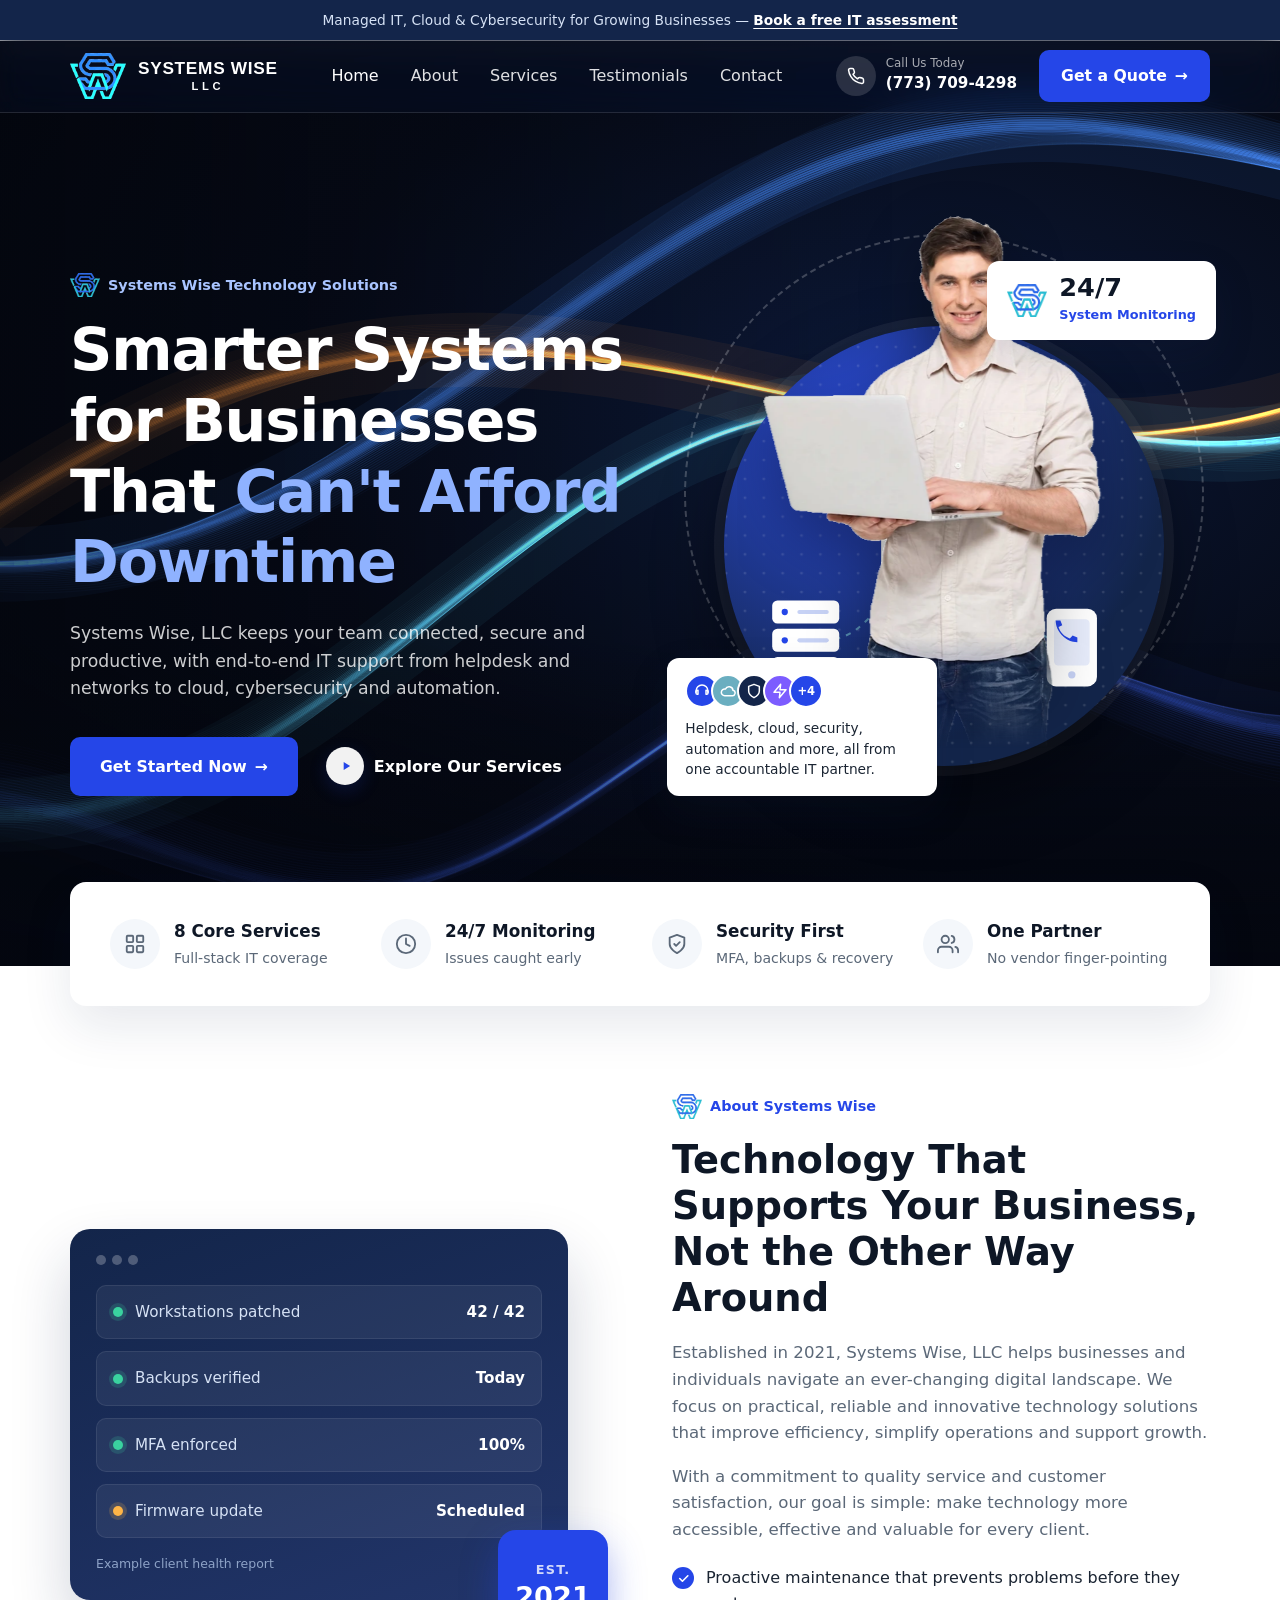
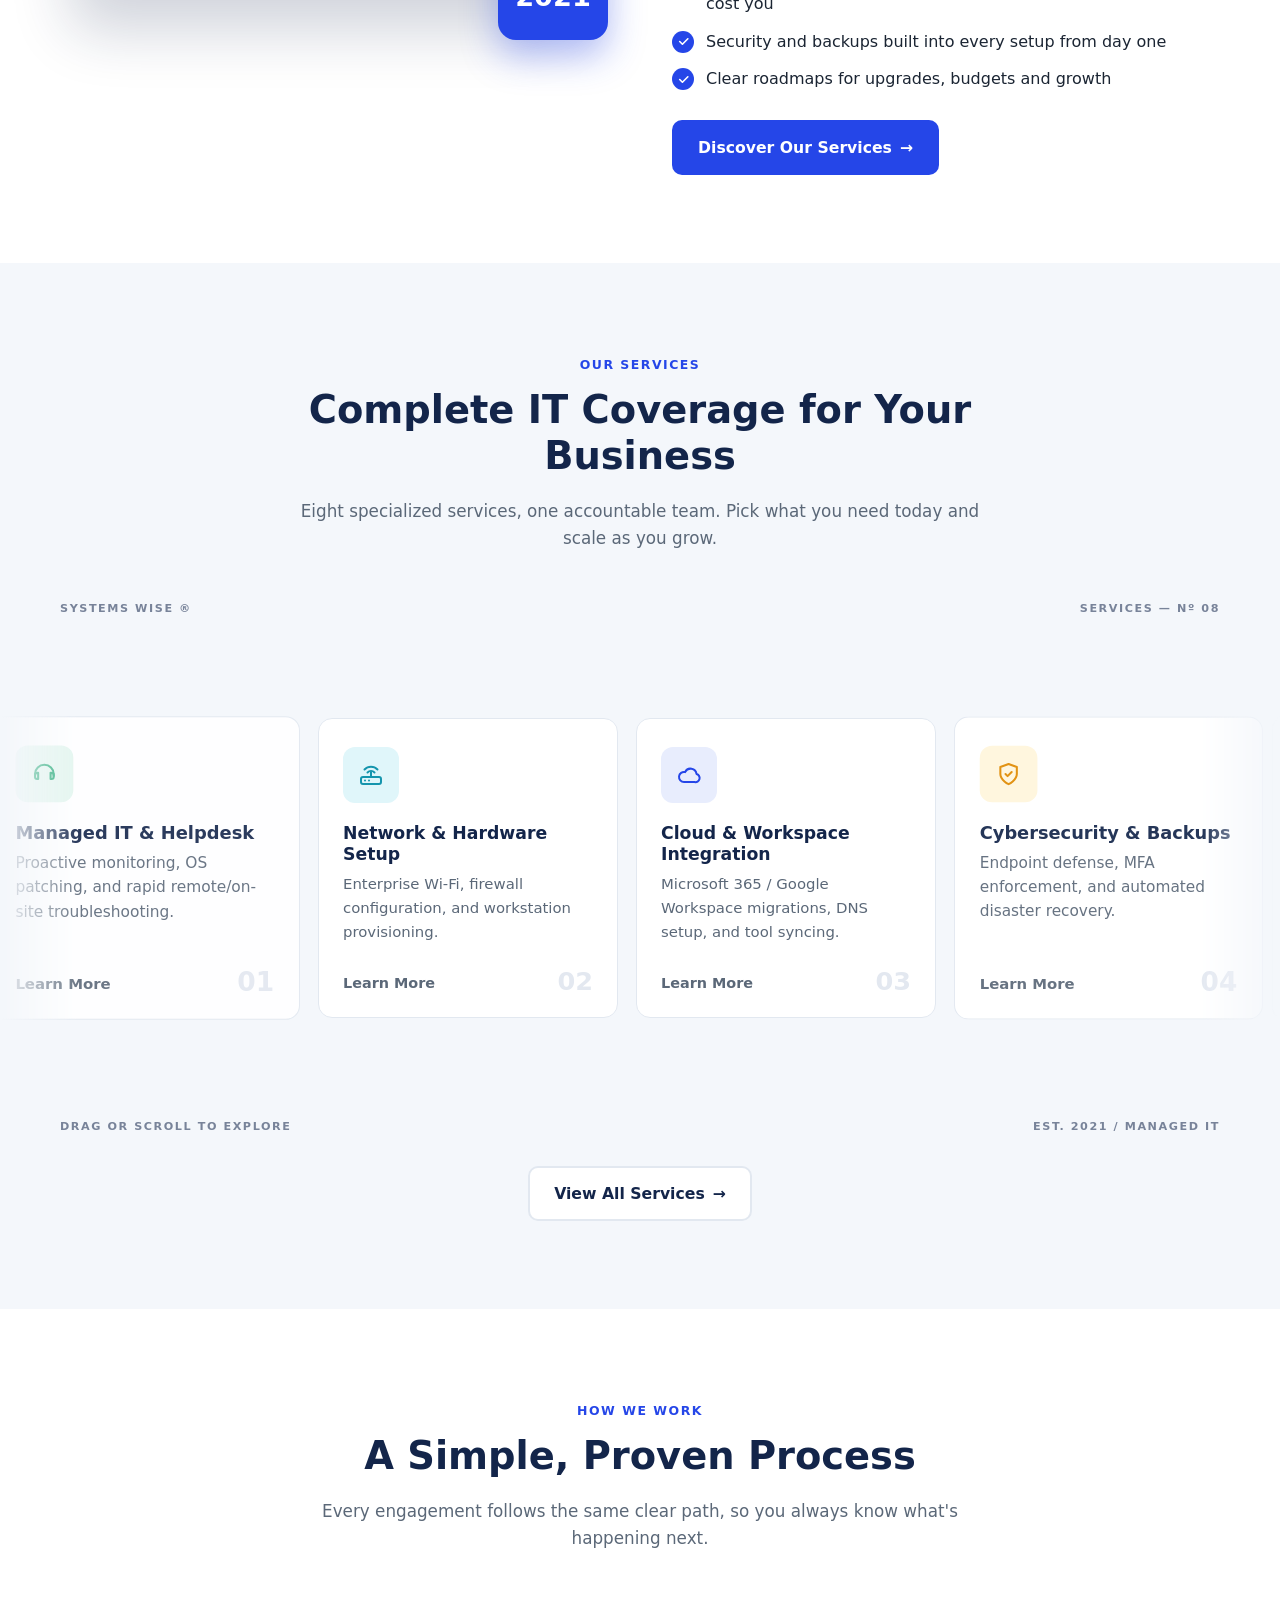
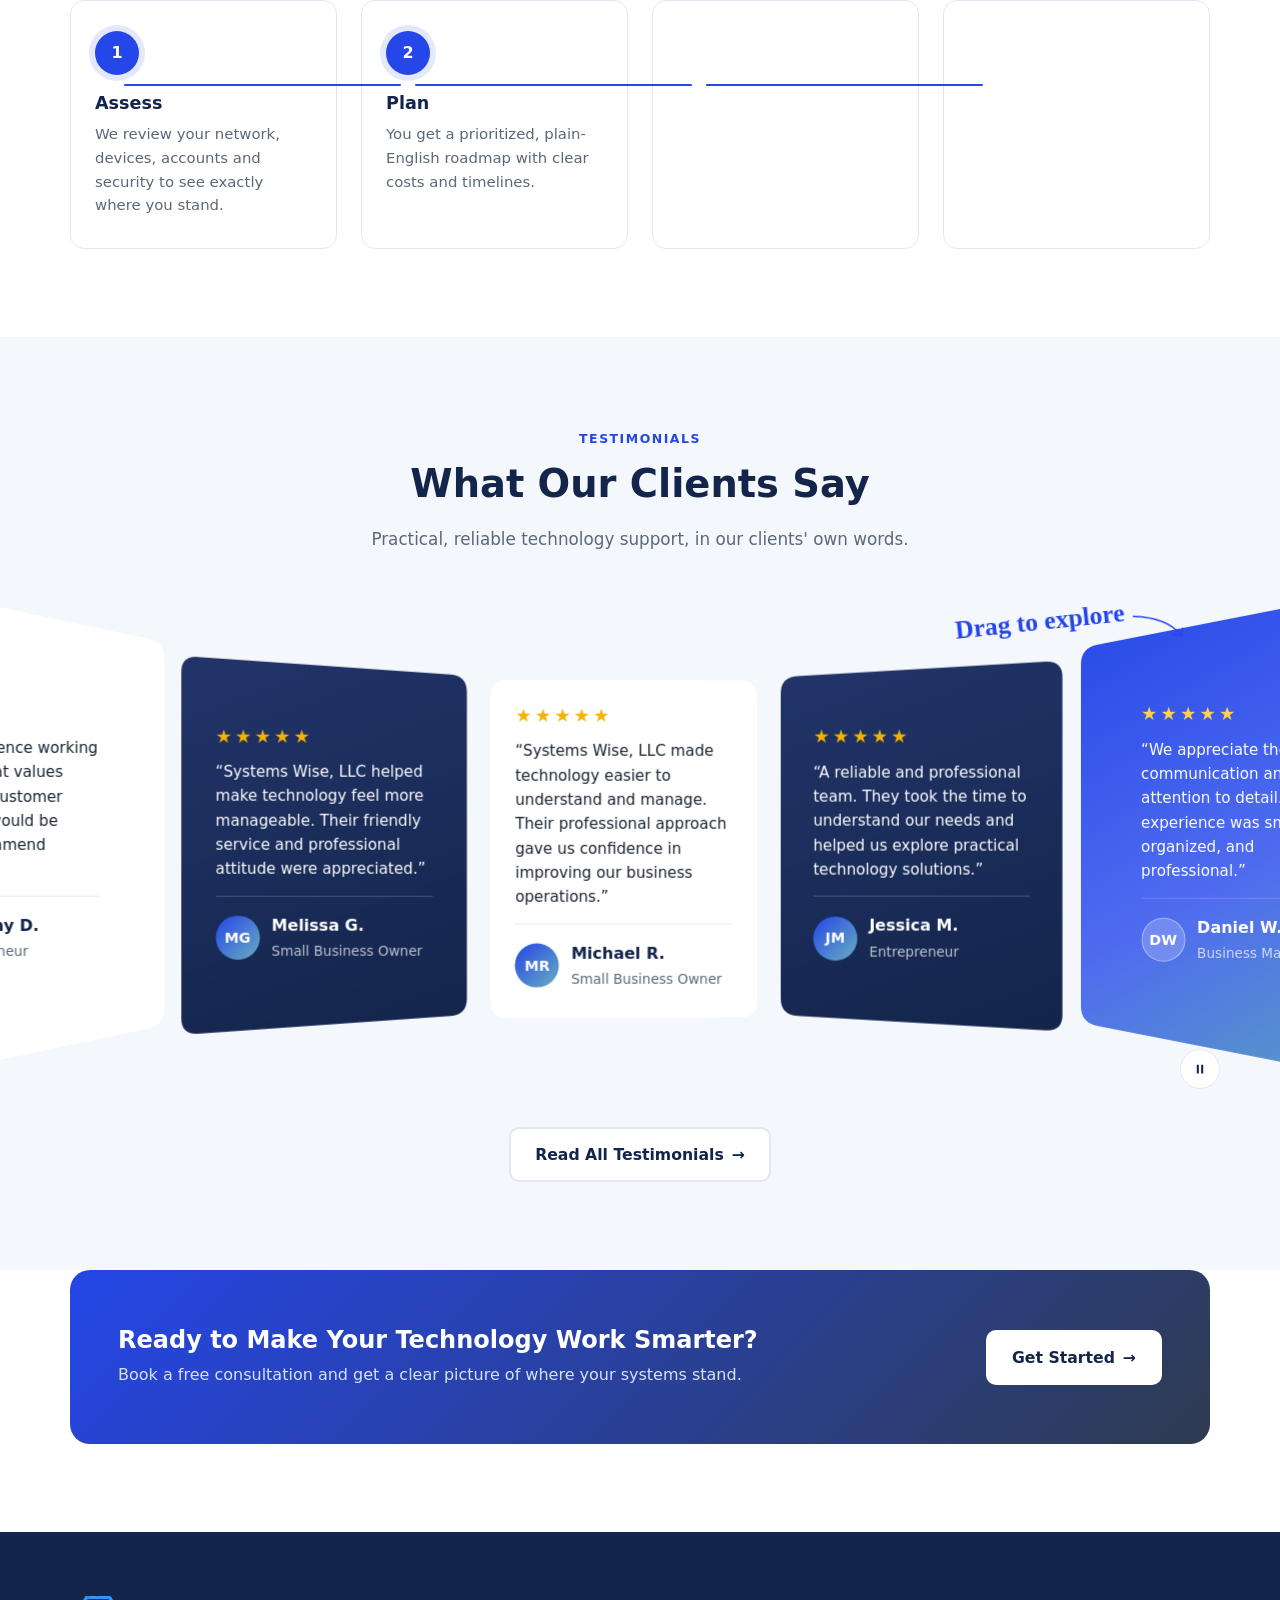
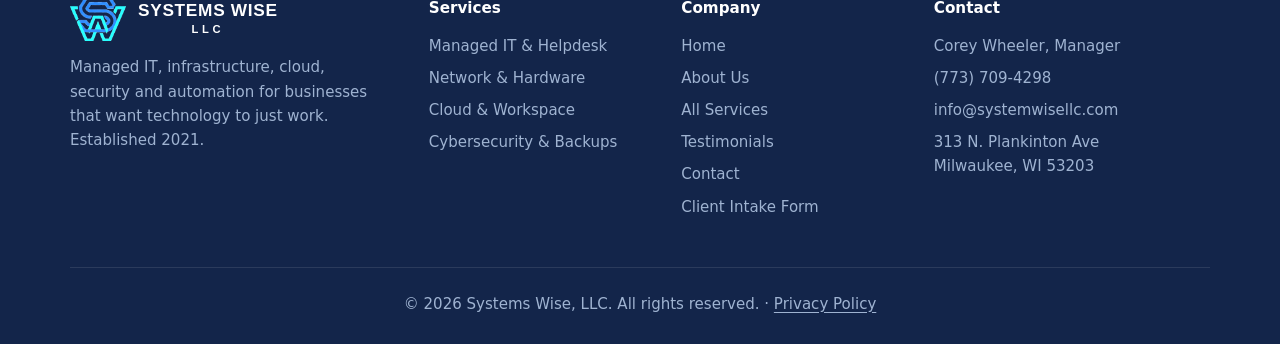
==== commit 21a5dcd4: "Add files via upload" ====
--- a/index.html
+++ b/index.html
@@ -3,14 +3,15 @@
 <head>
   <meta charset="UTF-8">
   <meta name="viewport" content="width=device-width, initial-scale=1.0">
-  <title>System Wise LLC | Managed IT, Cloud & Cybersecurity Services</title>
-  <meta name="description" content="System Wise LLC delivers managed IT, network infrastructure, cloud integration, cybersecurity, automation, VoIP, web and IT consulting services for growing businesses.">
+  <title>Systems Wise, LLC | Managed IT, Cloud & Cybersecurity Services</title>
+  <meta name="description" content="Systems Wise, LLC delivers managed IT, network infrastructure, cloud integration, cybersecurity, automation, VoIP, web and IT consulting services for growing businesses.">
   <link rel="preconnect" href="https://fonts.googleapis.com">
   <link rel="preconnect" href="https://fonts.gstatic.com" crossorigin>
   <link href="https://fonts.googleapis.com/css2?family=Inter:wght@400;500;600;700;800&family=Montserrat:wght@600;800&family=Caveat:wght@600&display=swap" rel="stylesheet">
-  <link rel="icon" href="data:image/svg+xml,%3Csvg%20xmlns%3D%22http%3A%2F%2Fwww.w3.org%2F2000%2Fsvg%22%20viewBox%3D%22-2%20-18%2084%2084%22%3E%3Cg%20fill%3D%22none%22%3E%3Cpath%20d%3D%22M33%206H12L7%2015l5%209h15l4%205-4%206H5M38%206l9%2029%209-21%209%2021%209-29%22%20stroke%3D%22%232546e8%22%20stroke-width%3D%228%22%2F%3E%3Cpath%20d%3D%22M33%206H12L7%2015l5%209h15l4%205-4%206H5M38%206l9%2029%209-21%209%2021%209-29%22%20stroke%3D%22%23fff%22%20stroke-width%3D%224.4%22%2F%3E%3Cpath%20d%3D%22M33%206H12L7%2015l5%209h15l4%205-4%206H5M38%206l9%2029%209-21%209%2021%209-29%22%20stroke%3D%22%236aaec0%22%20stroke-width%3D%221.8%22%2F%3E%3C%2Fg%3E%3C%2Fsvg%3E">
+  <link rel="icon" type="image/png" href="images/favicon.png"><link rel="apple-touch-icon" href="images/apple-touch-icon.png">
   <script>document.documentElement.classList.add("js")</script>
   <link rel="stylesheet" href="css/styles.css">
+<script type="application/ld+json">{"@context":"https://schema.org","@type":"ProfessionalService","name":"Systems Wise, LLC","telephone":"+1-773-709-4298","address":{"@type":"PostalAddress","streetAddress":"313 N. Plankinton Ave","addressLocality":"Milwaukee","addressRegion":"WI","postalCode":"53203","addressCountry":"US"},"foundingDate":"2021"}</script>
 </head>
 <body class="page-home">
 
@@ -20,7 +21,7 @@
 
 <header class="site-header">
   <nav class="container nav" aria-label="Main">
-    <a href="index.html" class="logo"><svg class="logo-mark" viewBox="0 0 80 41" aria-hidden="true"><g fill="none" stroke-linejoin="miter"><path d="M33 6H12L7 15l5 9h15l4 5-4 6H5M38 6l9 29 9-21 9 21 9-29" stroke="#2546e8" stroke-width="8"/><path d="M33 6H12L7 15l5 9h15l4 5-4 6H5M38 6l9 29 9-21 9 21 9-29" stroke="var(--logo-gap)" stroke-width="4.4"/><path d="M33 6H12L7 15l5 9h15l4 5-4 6H5M38 6l9 29 9-21 9 21 9-29" stroke="#6aaec0" stroke-width="1.8"/></g></svg><span class="logo-text"><strong>SYSTEM WISE</strong><span>LLC</span></span></a>
+    <a href="index.html" class="logo"><img class="logo-mark" src="images/logo-mark.png" alt="" width="56" height="46"><span class="logo-text"><strong>SYSTEMS WISE</strong><span>LLC</span></span></a>
     <button class="nav-toggle" aria-label="Toggle menu" aria-expanded="false">
       <svg width="26" height="26" viewBox="0 0 24 24" fill="none" stroke="currentColor" stroke-width="2" stroke-linecap="round"><path d="M3 6h18M3 12h18M3 18h18"/></svg>
     </button>
@@ -33,9 +34,9 @@
       <li class="mobile-only"><a href="contact.html" class="btn btn-primary">Get a Quote</a></li>
     </ul>
     <div class="nav-cta">
-      <a href="tel:+10000000000" class="nav-phone">
+      <a href="tel:+17737094298" class="nav-phone">
         <span class="nav-phone-icon"><svg viewBox="0 0 24 24" fill="none" stroke="currentColor" stroke-width="2" stroke-linecap="round" stroke-linejoin="round" aria-hidden="true"><path d="M22 16.9v3a2 2 0 0 1-2.2 2 19.8 19.8 0 0 1-8.6-3.1 19.5 19.5 0 0 1-6-6A19.8 19.8 0 0 1 2.1 4.2 2 2 0 0 1 4.1 2h3a2 2 0 0 1 2 1.7c.1.9.4 1.8.7 2.7a2 2 0 0 1-.5 2.1L8 9.8a16 16 0 0 0 6 6l1.3-1.3a2 2 0 0 1 2.1-.4c.9.3 1.8.6 2.7.7a2 2 0 0 1 1.7 2z"/></svg></span>
-        <span><small>Call Us Today</small><strong>(000) 000-0000</strong></span>
+        <span><small>Call Us Today</small><strong>(773) 709-4298</strong></span>
       </a>
       <a href="contact.html" class="btn btn-primary">Get a Quote <span aria-hidden="true">&rarr;</span></a>
     </div>
@@ -54,9 +55,9 @@
     </div>
     <div class="container home-hero-grid">
       <div class="home-hero-text">
-        <span class="kicker"><svg class="mini-mark" viewBox="0 0 80 41" aria-hidden="true"><g fill="none" stroke-linejoin="miter"><path d="M33 6H12L7 15l5 9h15l4 5-4 6H5M38 6l9 29 9-21 9 21 9-29" stroke="#2546e8" stroke-width="8"/><path d="M33 6H12L7 15l5 9h15l4 5-4 6H5M38 6l9 29 9-21 9 21 9-29" stroke="var(--logo-gap)" stroke-width="4.4"/><path d="M33 6H12L7 15l5 9h15l4 5-4 6H5M38 6l9 29 9-21 9 21 9-29" stroke="#6aaec0" stroke-width="1.8"/></g></svg>System Wise Technology Solutions</span>
+        <span class="kicker"><img class="mini-mark" src="images/logo-mark.png" alt="" width="30" height="24">Systems Wise Technology Solutions</span>
         <h1>Smarter Systems for Businesses That <span class="accent">Can't Afford Downtime</span></h1>
-        <p>System Wise LLC keeps your team connected, secure and productive, with end-to-end IT support from helpdesk and networks to cloud, cybersecurity and automation.</p>
+        <p>Systems Wise, LLC keeps your team connected, secure and productive, with end-to-end IT support from helpdesk and networks to cloud, cybersecurity and automation.</p>
         <div class="hero-actions">
           <a href="contact.html" class="btn btn-primary btn-lg">Get Started Now <span aria-hidden="true">&rarr;</span></a>
           <a href="services.html" class="text-link">
@@ -123,10 +124,10 @@
             </g>
           </svg>
         </div>
-        <img class="hero-person" src="images/hero-it-specialist.png" width="620" height="830" alt="Smiling System Wise IT specialist holding a laptop" fetchpriority="high" decoding="async">
+        <img class="hero-person" src="images/hero-it-specialist.png" width="620" height="830" alt="Smiling Systems Wise IT specialist holding a laptop" fetchpriority="high" decoding="async">
 
         <div class="float-card float-badge">
-          <svg class="mini-mark" viewBox="0 0 80 41" aria-hidden="true"><g fill="none" stroke-linejoin="miter"><path d="M33 6H12L7 15l5 9h15l4 5-4 6H5M38 6l9 29 9-21 9 21 9-29" stroke="#2546e8" stroke-width="8"/><path d="M33 6H12L7 15l5 9h15l4 5-4 6H5M38 6l9 29 9-21 9 21 9-29" stroke="var(--logo-gap)" stroke-width="4.4"/><path d="M33 6H12L7 15l5 9h15l4 5-4 6H5M38 6l9 29 9-21 9 21 9-29" stroke="#6aaec0" stroke-width="1.8"/></g></svg>
+          <img class="mini-mark" src="images/logo-mark.png" alt="" width="30" height="24">
           <div><strong>24/7</strong><span>System Monitoring</span></div>
         </div>
 
@@ -187,9 +188,9 @@
         </div>
       </div>
       <div class="about-text">
-        <span class="kicker"><svg class="mini-mark" viewBox="0 0 80 41" aria-hidden="true"><g fill="none" stroke-linejoin="miter"><path d="M33 6H12L7 15l5 9h15l4 5-4 6H5M38 6l9 29 9-21 9 21 9-29" stroke="#2546e8" stroke-width="8"/><path d="M33 6H12L7 15l5 9h15l4 5-4 6H5M38 6l9 29 9-21 9 21 9-29" stroke="var(--logo-gap)" stroke-width="4.4"/><path d="M33 6H12L7 15l5 9h15l4 5-4 6H5M38 6l9 29 9-21 9 21 9-29" stroke="#6aaec0" stroke-width="1.8"/></g></svg>About System Wise</span>
+        <span class="kicker"><img class="mini-mark" src="images/logo-mark.png" alt="" width="30" height="24">About Systems Wise</span>
         <h2>Technology That Supports Your Business, Not the Other Way Around</h2>
-        <p>Established in 2021, System Wise LLC helps businesses and individuals navigate an ever-changing digital landscape. We focus on practical, reliable and innovative technology solutions that improve efficiency, simplify operations and support growth.</p>
+        <p>Established in 2021, Systems Wise, LLC helps businesses and individuals navigate an ever-changing digital landscape. We focus on practical, reliable and innovative technology solutions that improve efficiency, simplify operations and support growth.</p>
         <p>With a commitment to quality service and customer satisfaction, our goal is simple: make technology more accessible, effective and valuable for every client.</p>
         <ul class="checklist">
           <li>Proactive maintenance that prevents problems before they cost you</li>
@@ -211,7 +212,7 @@
       </div>
 
       <div class="rf" data-rf aria-label="Our services. Drag or scroll to explore.">
-        <span class="rf__label rf__label--tl" aria-hidden="true">System Wise &reg;</span>
+        <span class="rf__label rf__label--tl" aria-hidden="true">Systems Wise &reg;</span>
         <span class="rf__label rf__label--tr" aria-hidden="true">Services &mdash; N&ordm; 08</span>
         <span class="rf__label rf__label--bl" aria-hidden="true">Drag or scroll to explore</span>
         <span class="rf__label rf__label--br" aria-hidden="true">Est. 2021 / Managed IT</span>
@@ -311,7 +312,6 @@
         <h2>What Our Clients Say</h2>
         <p>Practical, reliable technology support, in our clients' own words.</p>
       </div>
-      <p class="sample-note"><!-- Sample testimonials: delete this note and replace the cards with real client reviews before launch. -->Sample testimonials shown for design preview. Real client reviews coming soon.</p>
       <div class="tc" data-tc aria-roledescription="carousel" aria-label="Client testimonials. Drag to explore.">
         <div class="tc__note" aria-hidden="true">
           <span>Drag to explore</span>
@@ -320,7 +320,7 @@
         <div class="tc__track" data-tc-track>
           <figure class="t-card">
             <div class="stars" role="img" aria-label="Rated 5 out of 5 stars">&#9733;&#9733;&#9733;&#9733;&#9733;</div>
-            <blockquote>&ldquo;System Wise LLC made technology easier to understand and manage. Their professional approach gave us confidence in improving our business operations.&rdquo;</blockquote>
+            <blockquote>&ldquo;Systems Wise, LLC made technology easier to understand and manage. Their professional approach gave us confidence in improving our business operations.&rdquo;</blockquote>
             <figcaption><span class="t-avatar" aria-hidden="true">MR</span><span><strong>Michael R.</strong><small>Small Business Owner</small></span></figcaption>
           </figure>
           <figure class="t-card">
@@ -335,7 +335,7 @@
           </figure>
           <figure class="t-card">
             <div class="stars" role="img" aria-label="Rated 5 out of 5 stars">&#9733;&#9733;&#9733;&#9733;&#9733;</div>
-            <blockquote>&ldquo;System Wise LLC provided a helpful and straightforward experience. Their team made the process feel less complicated.&rdquo;</blockquote>
+            <blockquote>&ldquo;Systems Wise, LLC provided a helpful and straightforward experience. Their team made the process feel less complicated.&rdquo;</blockquote>
             <figcaption><span class="t-avatar" aria-hidden="true">AC</span><span><strong>Amanda C.</strong><small>Independent Consultant</small></span></figcaption>
           </figure>
           <figure class="t-card">
@@ -350,7 +350,7 @@
           </figure>
           <figure class="t-card">
             <div class="stars" role="img" aria-label="Rated 5 out of 5 stars">&#9733;&#9733;&#9733;&#9733;&#9733;</div>
-            <blockquote>&ldquo;System Wise LLC brings a practical approach to technology. Their professionalism and commitment to customer service made a positive impression.&rdquo;</blockquote>
+            <blockquote>&ldquo;Systems Wise, LLC brings a practical approach to technology. Their professionalism and commitment to customer service made a positive impression.&rdquo;</blockquote>
             <figcaption><span class="t-avatar" aria-hidden="true">BH</span><span><strong>Brandon H.</strong><small>Business Owner</small></span></figcaption>
           </figure>
           <figure class="t-card">
@@ -365,7 +365,7 @@
           </figure>
           <figure class="t-card">
             <div class="stars" role="img" aria-label="Rated 5 out of 5 stars">&#9733;&#9733;&#9733;&#9733;&#9733;</div>
-            <blockquote>&ldquo;System Wise LLC helped make technology feel more manageable. Their friendly service and professional attitude were appreciated.&rdquo;</blockquote>
+            <blockquote>&ldquo;Systems Wise, LLC helped make technology feel more manageable. Their friendly service and professional attitude were appreciated.&rdquo;</blockquote>
             <figcaption><span class="t-avatar" aria-hidden="true">MG</span><span><strong>Melissa G.</strong><small>Small Business Owner</small></span></figcaption>
           </figure>
         </div>
@@ -393,7 +393,7 @@
   <div class="container">
     <div class="footer-grid">
       <div>
-        <a href="index.html" class="logo"><svg class="logo-mark" viewBox="0 0 80 41" aria-hidden="true"><g fill="none" stroke-linejoin="miter"><path d="M33 6H12L7 15l5 9h15l4 5-4 6H5M38 6l9 29 9-21 9 21 9-29" stroke="#2546e8" stroke-width="8"/><path d="M33 6H12L7 15l5 9h15l4 5-4 6H5M38 6l9 29 9-21 9 21 9-29" stroke="var(--logo-gap)" stroke-width="4.4"/><path d="M33 6H12L7 15l5 9h15l4 5-4 6H5M38 6l9 29 9-21 9 21 9-29" stroke="#6aaec0" stroke-width="1.8"/></g></svg><span class="logo-text"><strong>SYSTEM WISE</strong><span>LLC</span></span></a>
+        <a href="index.html" class="logo"><img class="logo-mark" src="images/logo-mark.png" alt="" width="56" height="46"><span class="logo-text"><strong>SYSTEMS WISE</strong><span>LLC</span></span></a>
         <p>Managed IT, infrastructure, cloud, security and automation for businesses that want technology to just work. Established 2021.</p>
       </div>
       <div>
@@ -414,11 +414,10 @@
           <li><a href="testimonials.html">Testimonials</a></li>
           <li><a href="contact.html">Contact</a></li>
           <li><a href="intake.html">Client Intake Form</a></li>
-          <li><a href="mailto:info@systemwisellc.com">info@systemwisellc.com</a></li>
         </ul>
-      </div>
-    </div>
-    <div class="footer-bottom">&copy; <span id="year">2026</span> System Wise LLC. All rights reserved. &middot; <a href="privacy-policy.html">Privacy Policy</a></div>
+      </div><div><h4>Contact</h4><ul><li>Corey Wheeler, Manager</li><li><a href="tel:+17737094298">(773) 709-4298</a></li><li><a href="mailto:info@systemwisellc.com">info@systemwisellc.com</a></li><li><a href="https://www.google.com/maps/search/313+N.+Plankinton+Ave,+Milwaukee,+WI+53203" rel="noopener">313 N. Plankinton Ave<br>Milwaukee, WI 53203</a></li></ul></div>
+    </div>
+    <div class="footer-bottom">&copy; <span id="year">2026</span> Systems Wise, LLC. All rights reserved. &middot; <a href="privacy-policy.html">Privacy Policy</a></div>
   </div>
 </footer>
 
--- a/css/styles.css
+++ b/css/styles.css
@@ -1,6 +1,6 @@
-/* System Wise LLC — shared styles */
+/* Systems Wise, LLC — shared styles */
 :root {
-  /* Brand colors sampled from the System Wise logo */
+  /* Brand colors sampled from the Systems Wise logo */
   --navy: #13254a;
   --navy-2: #2e3b50;
   --blue: #2546e8;
@@ -232,7 +232,7 @@
 
 /* Footer */
 .site-footer { background: var(--navy); color: #9fb3d1; padding: 64px 0 28px; font-size: .94rem; }
-.footer-grid { display: grid; grid-template-columns: 1.5fr 1fr 1fr; gap: 40px; }
+.footer-grid { display: grid; grid-template-columns: 1.5fr 1fr 1fr 1.3fr; gap: 40px; }
 .site-footer .logo { color: #fff; margin-bottom: 14px; --logo-gap: var(--navy); }
 .site-footer h4 { color: #fff; margin: 0 0 14px; font-size: .95rem; }
 .site-footer ul { list-style: none; margin: 0; padding: 0; display: grid; gap: 8px; }
@@ -240,6 +240,10 @@
 .site-footer a:hover { color: #fff; }
 .footer-bottom { border-top: 1px solid rgba(255,255,255,.1); margin-top: 48px; padding-top: 24px; text-align: center; }
 .footer-bottom a { text-decoration: underline; text-underline-offset: 3px; }
+@media (max-width: 640px) {
+  .site-footer ul { gap: 2px; }
+  .site-footer ul a { display: inline-block; padding: 6px 0; } /* bigger tap targets */
+}
 
 /* Responsive */
 @media (max-width: 1024px) {
@@ -270,7 +274,7 @@
 @media (max-width: 640px) {
   .section { padding: 64px 0; }
   .service-grid, .feature-grid { grid-template-columns: 1fr; }
-  .form-row { grid-template-columns: 1fr; }
+  .form-row { grid-template-columns: 1fr; gap: 0; } /* fields already have their own bottom margin */
   .form-card { padding: 26px 20px; }
   .cta-band { padding: 40px 26px; }
   .hero { padding: 80px 0 72px; }
@@ -280,6 +284,7 @@
 /* ---------- Top bar & header extras ---------- */
 .topbar { background: var(--navy); color: #d6e2f5; font-size: .86rem; font-weight: 500; text-align: center; padding: 9px 0; }
 .topbar a { color: #fff; font-weight: 700; text-decoration: underline; text-underline-offset: 3px; }
+@media (max-width: 640px) { .topbar__long { display: none; } }
 .nav-cta { display: flex; align-items: center; gap: 22px; }
 .nav-phone { display: flex; align-items: center; gap: 10px; color: var(--navy); }
 .nav-phone-icon { width: 40px; height: 40px; border-radius: 50%; background: var(--bg-soft); color: var(--blue); display: grid; place-items: center; }
@@ -376,7 +381,11 @@
   display: flex; align-items: center; gap: 12px; background: rgba(255,255,255,.06);
   border: 1px solid rgba(255,255,255,.08); border-radius: 10px; padding: 14px 16px; font-size: .95rem;
 }
-.status-list b { margin-left: auto; color: #fff; }
+.status-list b { margin-left: auto; color: #fff; white-space: nowrap; padding-left: 10px; }
+@media (max-width: 480px) {
+  .about-panel-main { padding: 18px 16px; }
+  .status-list li { font-size: .84rem; padding: 12px 12px; gap: 10px; }
+}
 .dot { width: 10px; height: 10px; border-radius: 50%; flex: none; }
 .dot.ok { background: #3ad29f; box-shadow: 0 0 0 4px rgba(58,210,159,.18); }
 .dot.warn { background: #ffb547; box-shadow: 0 0 0 4px rgba(255,181,71,.18); }
@@ -811,12 +820,25 @@
 }
 .home-hero--video .float-card { z-index: 3; }
 .home-hero--video .float-badge { top: 70px; }
+@media (max-width: 1100px) {
+  /* Tablets: move the 24/7 card off his face */
+  .home-hero--video .float-badge { top: auto; bottom: 44%; right: -6px; }
+}
+@media (max-width: 640px) {
+  /* Keep the cards clear of his face and hands on phones */
+  .home-hero--video .float-badge { top: auto; bottom: 44%; right: -6px; padding: 8px 12px; }
+  .home-hero--video .float-badge .mini-mark { width: 30px; }
+  .home-hero--video .float-badge strong { font-size: 1.25rem; }
+  .home-hero--video .float-proof { bottom: -34px; left: -6px; width: 210px; padding: 12px 14px; }
+  .home-hero--video .float-proof p { font-size: .78rem; }
+  .home-hero--video .home-hero-visual { margin-bottom: 30px; }
+}
 .js .hero-person { animation: personRise 1.1s .35s cubic-bezier(.16,1,.3,1) both; }
 @keyframes personRise { from { opacity: 0; transform: translate(-47%, 40px); } to { opacity: 1; transform: translateX(-47%); } }
 @media (prefers-reduced-motion: reduce) { .js .hero-person { animation: none; } }
 
 @media (max-width: 900px) {
-  .home-hero--video { min-height: 0; padding: 130px 0 140px; }
+  .home-hero.home-hero--video { min-height: 0; padding: 124px 0 140px; } /* 72px sits under the header */
   .home-hero--video .home-hero-grid { align-items: start; }
 }
 @media (prefers-reduced-motion: reduce) {
@@ -1091,3 +1113,16 @@
   .about-panel-side { width: 84px; height: 84px; }
   .about-panel-side strong { font-size: 1.3rem; }
 }
+
+/* ---------- Logo image + map ---------- */
+.site-footer .logo-mark { filter: brightness(1.35) saturate(1.1); }
+.page-home .site-header:not(.scrolled) .logo-mark { filter: brightness(1.35) saturate(1.1); }
+.map-card { background: #fff; border: 1px solid var(--line); border-radius: 20px; box-shadow: var(--shadow); overflow: hidden; }
+.map-card iframe { display: block; width: 100%; height: clamp(300px, 42vw, 440px); border: 0; }
+.map-card__bar { display: flex; flex-wrap: wrap; gap: 16px; align-items: center; justify-content: space-between; padding: 20px 24px; }
+.map-card__bar strong { display: block; color: var(--navy); }
+.map-card__bar span { color: var(--muted); }
+.map-card__actions { display: flex; flex-wrap: wrap; gap: 12px; }
+@media (max-width: 640px) { .map-card__actions { width: 100%; } .map-card__actions .btn { flex: 1 1 100%; text-align: center; justify-content: center; } }
+.map-card__actions .btn-outline { color: var(--navy); background: #fff; border: 2px solid var(--navy); }
+.map-card__actions .btn-outline:hover { background: var(--navy); color: #fff; }
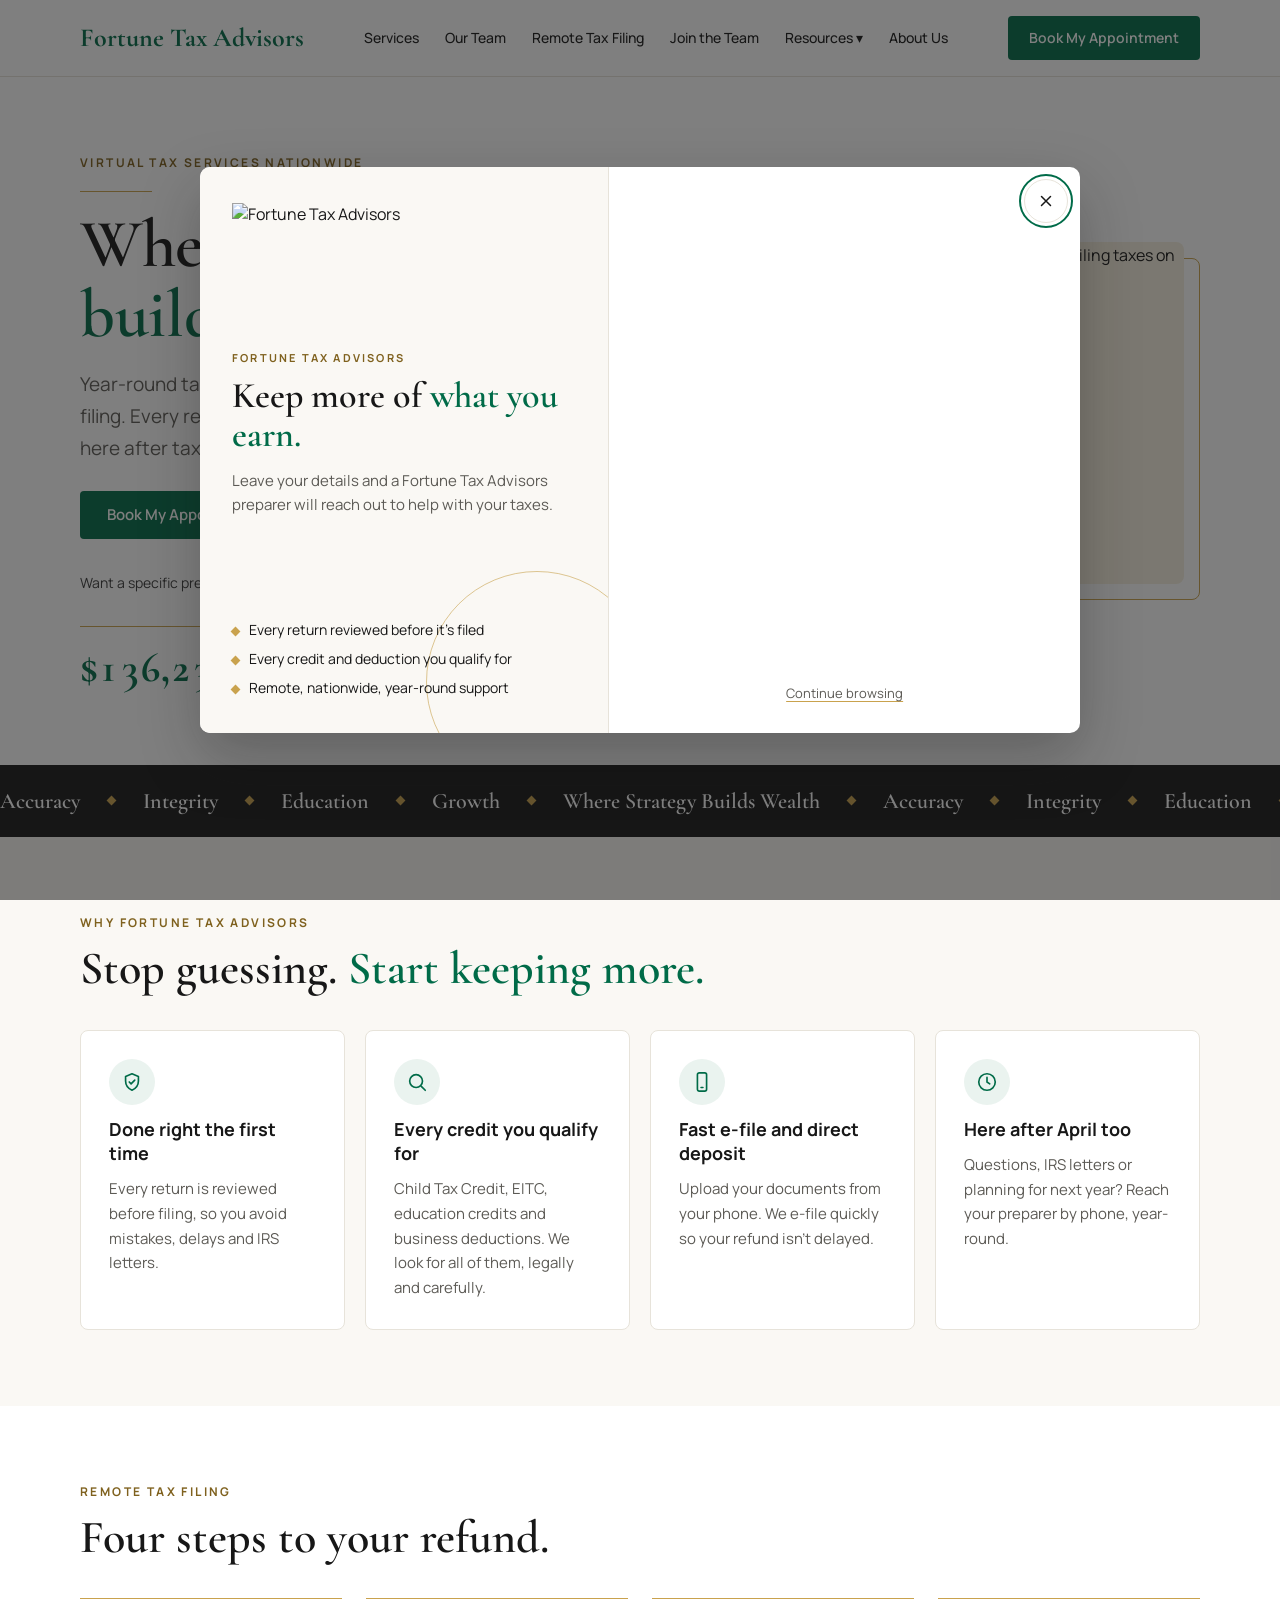
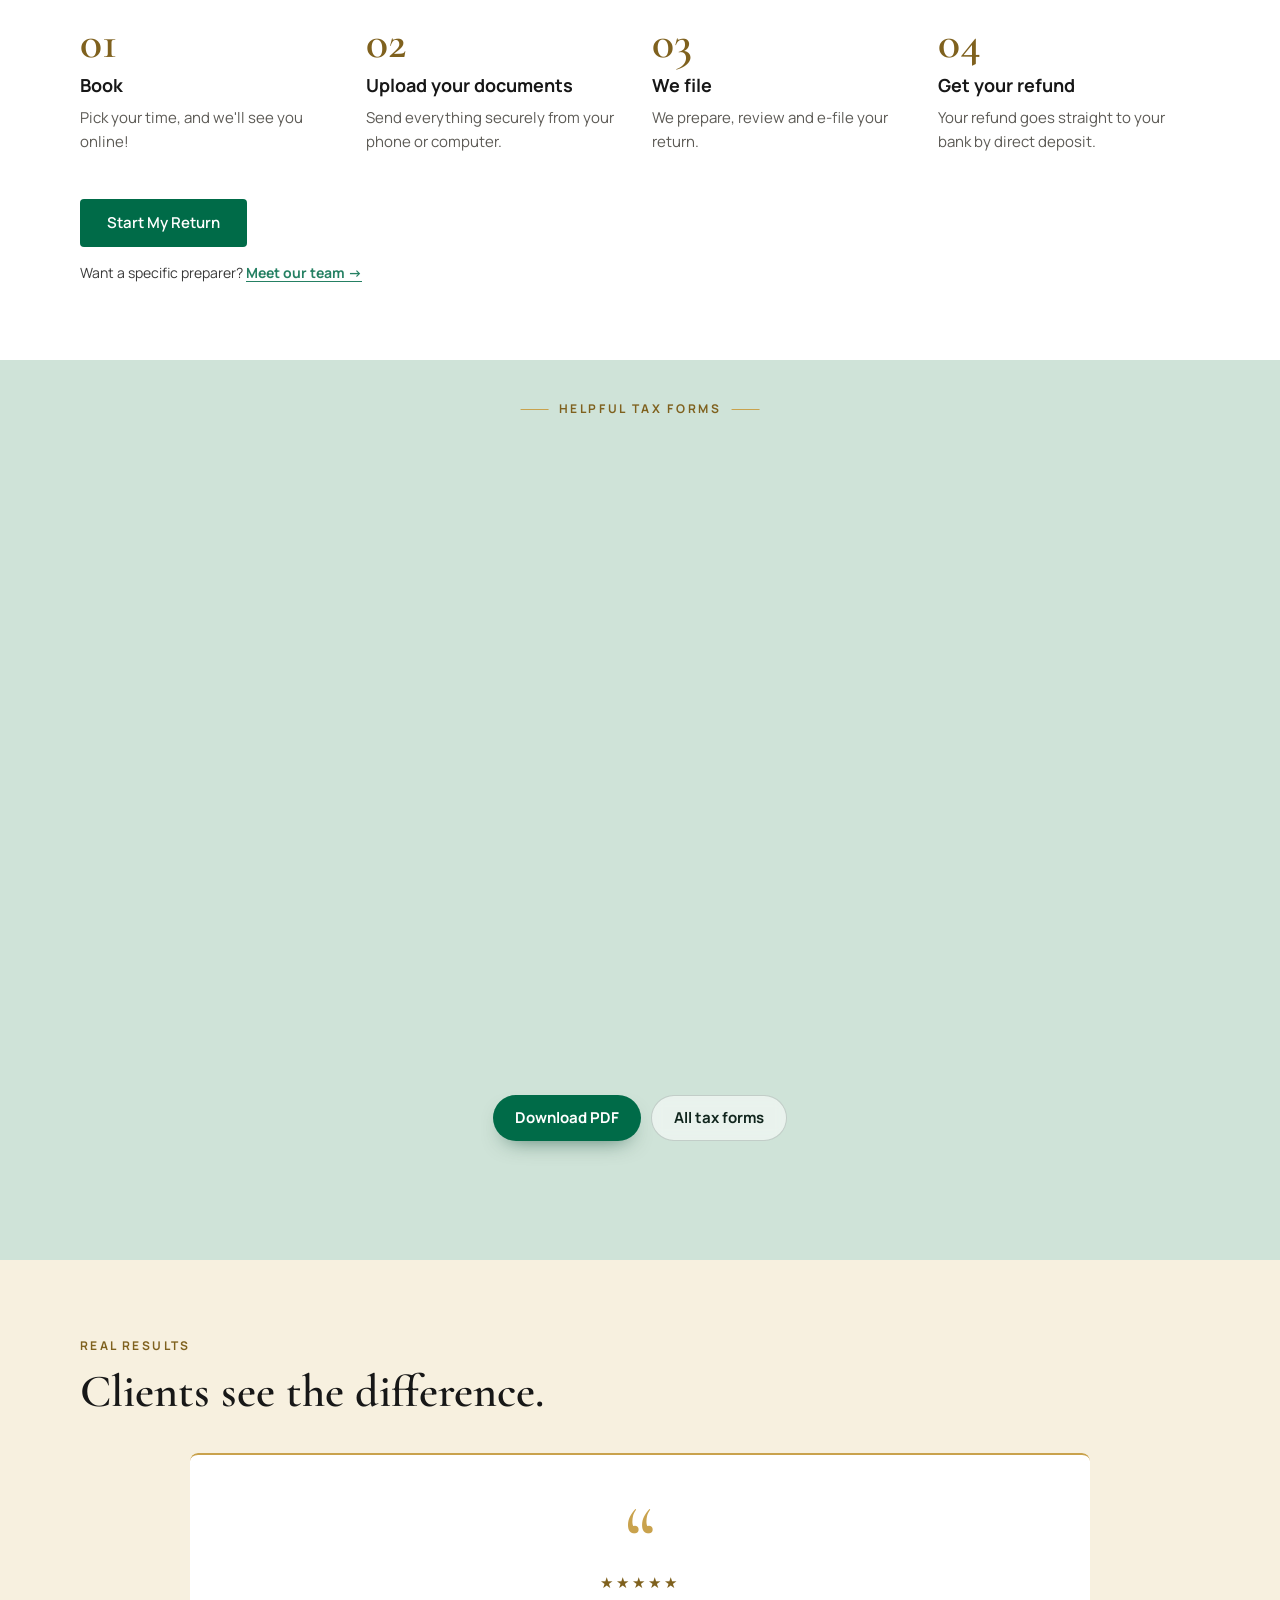
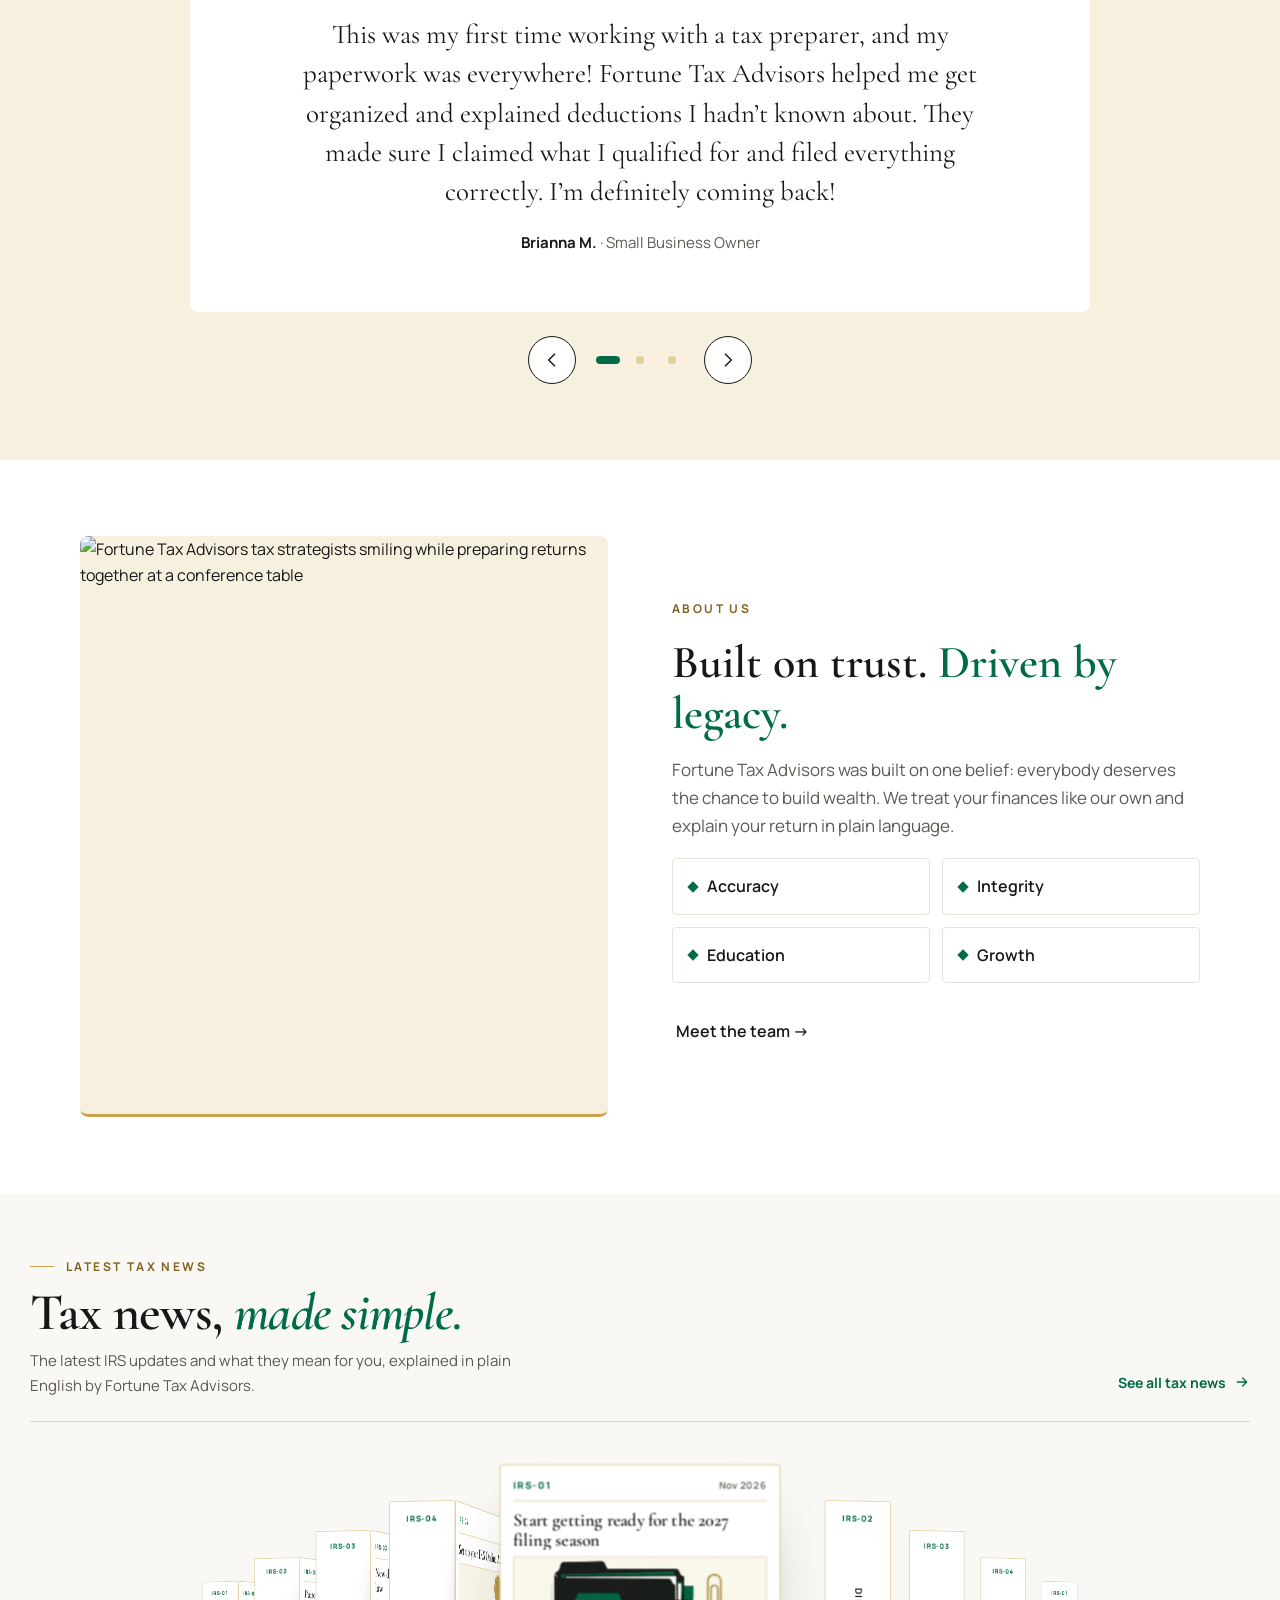
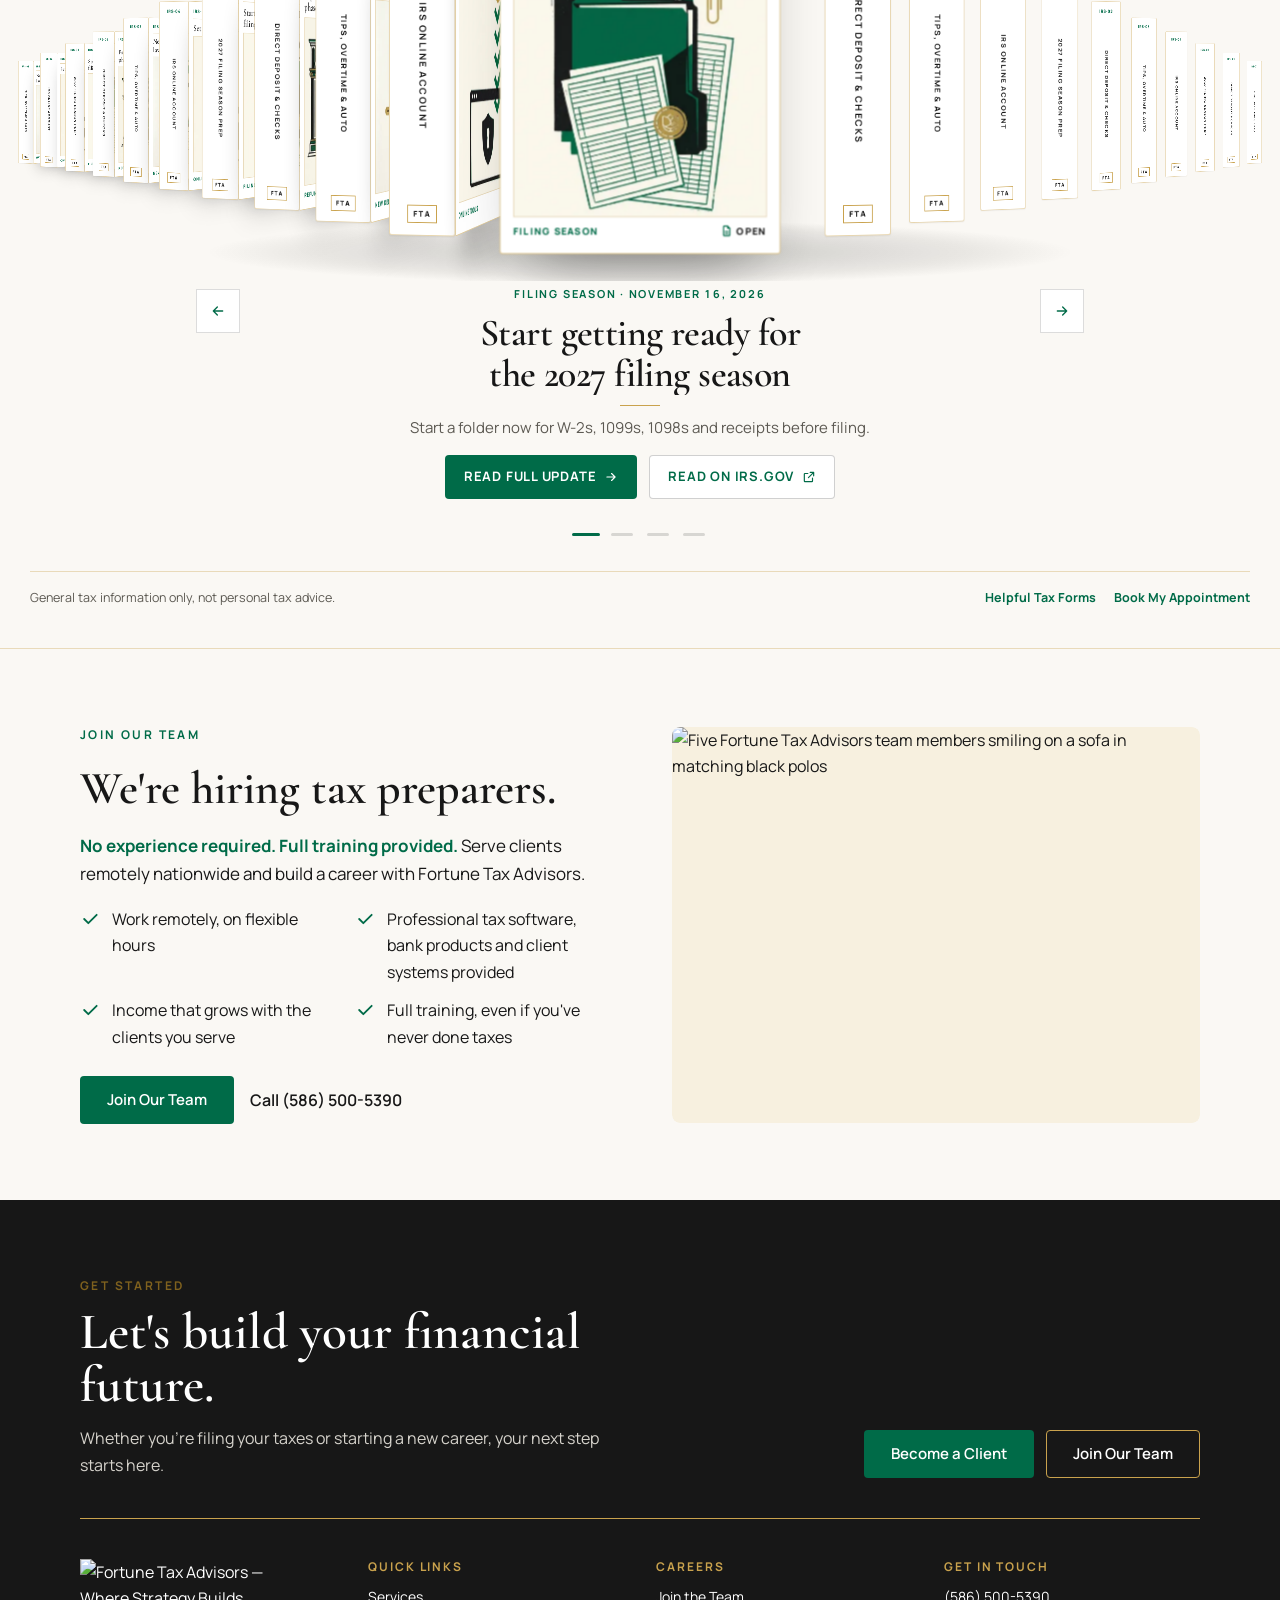
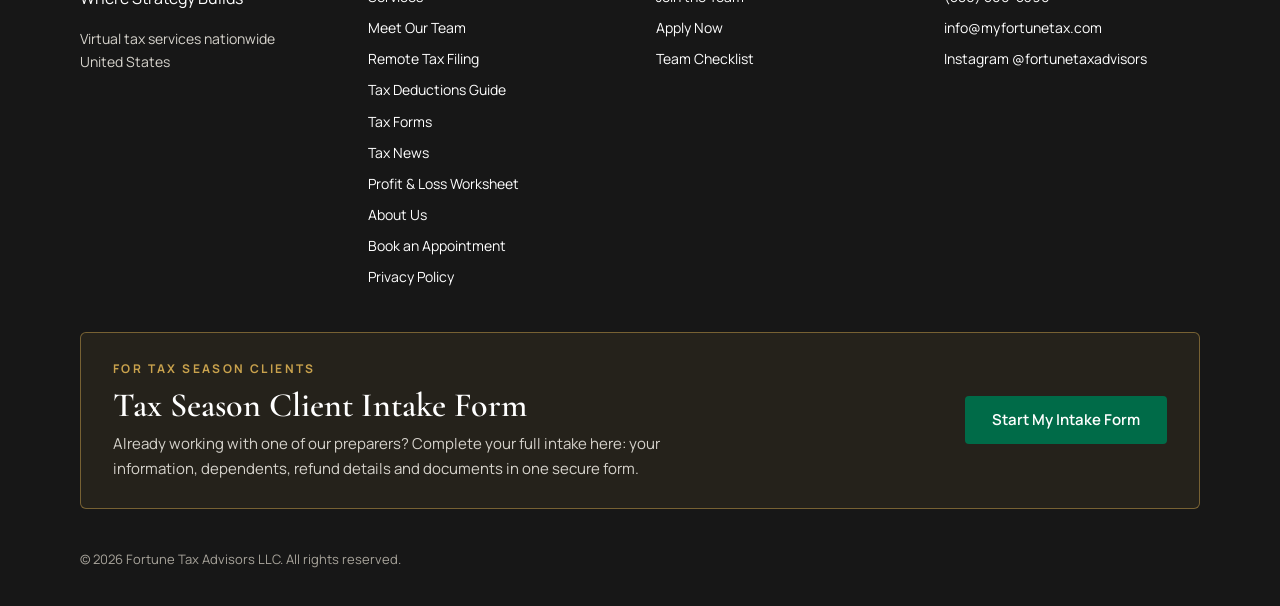
==== commit 1a0eb864: "Add files via upload" ====
--- a/index.html
+++ b/index.html
@@ -1,426 +1,1243 @@
-<!DOCTYPE html>
+<!doctype html>
 <html lang="en">
 <head>
-  <meta charset="UTF-8">
-  <meta name="viewport" content="width=device-width, initial-scale=1.0">
-  <title>Systems Wise, LLC | Managed IT, Cloud & Cybersecurity Services</title>
-  <meta name="description" content="Systems Wise, LLC delivers managed IT, network infrastructure, cloud integration, cybersecurity, automation, VoIP, web and IT consulting services for growing businesses.">
-  <link rel="preconnect" href="https://fonts.googleapis.com">
-  <link rel="preconnect" href="https://fonts.gstatic.com" crossorigin>
-  <link href="https://fonts.googleapis.com/css2?family=Inter:wght@400;500;600;700;800&family=Montserrat:wght@600;800&family=Caveat:wght@600&display=swap" rel="stylesheet">
-  <link rel="icon" type="image/png" href="images/favicon.png"><link rel="apple-touch-icon" href="images/apple-touch-icon.png">
-  <script>document.documentElement.classList.add("js")</script>
-  <link rel="stylesheet" href="css/styles.css">
-<script type="application/ld+json">{"@context":"https://schema.org","@type":"ProfessionalService","name":"Systems Wise, LLC","telephone":"+1-773-709-4298","address":{"@type":"PostalAddress","streetAddress":"313 N. Plankinton Ave","addressLocality":"Milwaukee","addressRegion":"WI","postalCode":"53203","addressCountry":"US"},"foundingDate":"2021"}</script>
+<meta charset="utf-8">
+<meta name="viewport" content="width=device-width, initial-scale=1">
+<title>Fortune Tax Advisors | Where Strategy Builds Wealth</title>
+<meta name="description" content="Virtual tax preparation nationwide. Every return reviewed before filing, every credit you qualify for, fast e-file and year-round support.">
+<meta name="author" content="Fortune Tax Advisors">
+<link rel="canonical" href="https://myfortunetax.com/">
+<meta name="theme-color" content="#FFFFFF">
+<link rel="icon" type="image/png" href="/favicon.png">
+<link rel="apple-touch-icon" href="/apple-touch-icon.png">
+<meta property="og:type" content="website">
+<meta property="og:site_name" content="Fortune Tax Advisors">
+<meta property="og:title" content="Fortune Tax Advisors | Where Strategy Builds Wealth">
+<meta property="og:description" content="Virtual tax preparation nationwide. Every return reviewed before filing, every credit you qualify for, fast e-file and year-round support.">
+<meta property="og:url" content="https://myfortunetax.com/">
+<meta property="og:image" content="https://assets.cdn.filesafe.space/yuXRpvURs16obSKGI62d/media/6ae2181ed1d68437cf86502c.jpg">
+<meta name="twitter:card" content="summary_large_image">
+<meta name="twitter:title" content="Fortune Tax Advisors | Where Strategy Builds Wealth">
+<meta name="twitter:description" content="Virtual tax preparation nationwide. Every return reviewed before filing, every credit you qualify for, fast e-file and year-round support.">
+<meta name="twitter:image" content="https://assets.cdn.filesafe.space/yuXRpvURs16obSKGI62d/media/6ae2181ed1d68437cf86502c.jpg">
+<script type="application/ld+json">{"@context": "https://schema.org", "@type": "AccountingService", "name": "Fortune Tax Advisors", "legalName": "Fortune Tax Advisors LLC", "slogan": "Where Strategy Builds Wealth", "description": "Virtual tax preparation nationwide. Every return reviewed before filing, every credit you qualify for, fast e-file and year-round support.", "url": "https://myfortunetax.com", "logo": "https://assets.cdn.filesafe.space/yuXRpvURs16obSKGI62d/media/6ae2181dd1d68437cf864fd4.png", "image": "https://assets.cdn.filesafe.space/yuXRpvURs16obSKGI62d/media/6ae2181ed1d68437cf86502c.jpg", "telephone": "+1-586-500-5390", "email": "info@myfortunetax.com", "areaServed": {"@type": "Country", "name": "United States"}, "founder": {"@type": "Person", "name": "Samara Dean", "jobTitle": "CEO"}, "sameAs": ["https://www.instagram.com/fortunetaxadvisors"], "potentialAction": {"@type": "ReserveAction", "name": "Book an appointment", "target": "https://links.myfortunetax.com/widget/booking/nb2GYnfODs4HN8FcD3og"}}</script>
+<style>html,body{margin:0;padding:0;background:#fff}.fta-dd{position:relative;display:inline-flex}
+.fta-dd>button{background:none;border:0;font:inherit;font-size:14px;font-weight:500;color:var(--ink);padding:6px 0;cursor:pointer;white-space:nowrap}
+.fta-dd>button:hover,.fta-dd.on>button{color:var(--emerald)}
+.fta-dd-panel{display:none;position:absolute;left:-14px;top:100%;padding-top:10px;z-index:60}
+.fta-dd-in{background:#fff;border:1px solid var(--line);border-top:3px solid var(--gold);border-radius:8px;box-shadow:0 8px 24px rgba(23,23,23,.1);padding:8px;min-width:190px;display:flex;flex-direction:column}
+.fta-dd-in a{padding:9px 12px!important;border-radius:4px;border-bottom:0!important}
+.fta-dd-in a:hover,.fta-dd-in a[aria-current="page"]{background:var(--mint)}
+.fta-dd:hover .fta-dd-panel,.fta-dd:focus-within .fta-dd-panel{display:block}
+.fta-menu-label{font-size:11px;font-weight:700;letter-spacing:1.5px;text-transform:uppercase;color:var(--gold-text);padding:12px 12px 4px}
+.fta-menu-panel a.fta-sub{padding-left:24px}
+.fta-header-cta .fta-btn{white-space:nowrap}
+
+</style>
 </head>
-<body class="page-home">
-
-<div class="topbar">
-  <div class="container"><span class="topbar__long">Managed IT, Cloud &amp; Cybersecurity for Growing Businesses &mdash; </span><a href="contact.html">Book a free IT assessment</a></div>
-</div>
-
-<header class="site-header">
-  <nav class="container nav" aria-label="Main">
-    <a href="index.html" class="logo"><img class="logo-mark" src="images/logo-mark.png" alt="" width="56" height="46"><span class="logo-text"><strong>SYSTEMS WISE</strong><span>LLC</span></span></a>
-    <button class="nav-toggle" aria-label="Toggle menu" aria-expanded="false">
-      <svg width="26" height="26" viewBox="0 0 24 24" fill="none" stroke="currentColor" stroke-width="2" stroke-linecap="round"><path d="M3 6h18M3 12h18M3 18h18"/></svg>
-    </button>
-    <ul class="nav-links">
-      <li><a href="index.html" aria-current="page">Home</a></li>
-      <li><a href="about.html">About</a></li>
-      <li><a href="services.html">Services</a></li>
-      <li><a href="testimonials.html">Testimonials</a></li>
-      <li><a href="contact.html">Contact</a></li>
-      <li class="mobile-only"><a href="contact.html" class="btn btn-primary">Get a Quote</a></li>
-    </ul>
-    <div class="nav-cta">
-      <a href="tel:+17737094298" class="nav-phone">
-        <span class="nav-phone-icon"><svg viewBox="0 0 24 24" fill="none" stroke="currentColor" stroke-width="2" stroke-linecap="round" stroke-linejoin="round" aria-hidden="true"><path d="M22 16.9v3a2 2 0 0 1-2.2 2 19.8 19.8 0 0 1-8.6-3.1 19.5 19.5 0 0 1-6-6A19.8 19.8 0 0 1 2.1 4.2 2 2 0 0 1 4.1 2h3a2 2 0 0 1 2 1.7c.1.9.4 1.8.7 2.7a2 2 0 0 1-.5 2.1L8 9.8a16 16 0 0 0 6 6l1.3-1.3a2 2 0 0 1 2.1-.4c.9.3 1.8.6 2.7.7a2 2 0 0 1 1.7 2z"/></svg></span>
-        <span><small>Call Us Today</small><strong>(773) 709-4298</strong></span>
-      </a>
-      <a href="contact.html" class="btn btn-primary">Get a Quote <span aria-hidden="true">&rarr;</span></a>
+<body>
+<link rel="preconnect" href="https://fonts.googleapis.com"><link rel="preconnect" href="https://fonts.gstatic.com" crossorigin><link rel="preload" as="style" href="https://fonts.googleapis.com/css2?family=Cormorant+Garamond:wght@500;600;700&family=Manrope:wght@400;500;600;700&display=swap"><link rel="stylesheet" href="https://fonts.googleapis.com/css2?family=Cormorant+Garamond:wght@500;600;700&family=Manrope:wght@400;500;600;700&display=swap" media="print" onload="this.media='all'"><noscript><link rel="stylesheet" href="https://fonts.googleapis.com/css2?family=Cormorant+Garamond:wght@500;600;700&family=Manrope:wght@400;500;600;700&display=swap"></noscript>
+<style>
+.fta{--white:#FFFFFF;--ivory:#FAF8F4;--ink:#171717;--muted:#5C5A55;--line:#E7E3DA;--emerald:#006B48;--emerald-deep:#00543A;--mint:#EAF3EF;--gold:#C9A24D;--gold-text:#7F611E;--gold-tint:#F7F0DF;
+  font-family:Manrope,"Helvetica Neue",Arial,sans-serif;color:var(--ink);background:var(--white);font-size:16px;line-height:1.65;-webkit-font-smoothing:antialiased;text-align:left}
+.fta *,.fta *::before,.fta *::after{box-sizing:border-box}
+.fta img{max-width:100%;display:block}
+.fta a{color:var(--emerald)}
+.fta h1,.fta h2,.fta h3,.fta p,.fta ul,.fta figure,.fta blockquote{margin:0}
+.fta-wrap{width:100%;max-width:1200px;margin:0 auto;padding:0 clamp(20px,4vw,40px)}
+.fta-serif{font-family:"Cormorant Garamond",Georgia,"Times New Roman",serif}
+.fta-eyebrow{display:block;font-size:12px;font-weight:700;letter-spacing:.2em;text-transform:uppercase;color:var(--gold-text)}
+.fta h1{font-family:"Cormorant Garamond",Georgia,serif;font-weight:600;font-size:clamp(42px,5.4vw,68px);line-height:1.03;color:var(--ink);letter-spacing:-.005em}
+.fta h2{font-family:"Cormorant Garamond",Georgia,serif;font-weight:600;font-size:clamp(32px,3.6vw,46px);line-height:1.1;color:var(--ink)}
+.fta h3{font-size:18px;font-weight:700;line-height:1.35;color:var(--ink)}
+.fta .fta-em{color:var(--emerald)}
+.fta-lead{font-size:clamp(17px,1.5vw,19px);line-height:1.7;color:var(--muted);max-width:560px}
+.fta-muted{color:var(--muted)}
+.fta-stack{display:flex;flex-direction:column;gap:18px}
+.fta-head{display:flex;flex-direction:column;gap:10px;max-width:660px;margin-bottom:36px}
+.fta-actions{display:flex;flex-wrap:wrap;gap:12px;align-items:center;margin-top:8px}
+/* buttons */
+.fta-btn{display:inline-flex;align-items:center;justify-content:center;min-height:48px;padding:13px 26px;border-radius:4px;font-weight:600;font-size:15px;line-height:1.2;text-decoration:none;transition:background .15s,color .15s,border-color .15s;border:1px solid transparent;cursor:pointer}
+.fta a.fta-btn-primary{background:var(--emerald);color:#fff}
+.fta a.fta-btn-primary:hover{background:var(--emerald-deep);color:#fff}
+.fta a.fta-btn-outline{background:transparent;color:var(--ink);border-color:var(--ink)}
+.fta a.fta-btn-outline:hover{border-color:var(--emerald);color:var(--emerald)}
+.fta a.fta-btn-gold{background:transparent;color:#fff;border-color:var(--gold)}
+.fta a.fta-btn-gold:hover{background:var(--gold);color:var(--ink)}
+.fta a.fta-link{color:var(--ink);font-weight:600;text-decoration:none;min-height:44px;display:inline-flex;align-items:center;padding:0 4px}
+.fta a.fta-link:hover{color:var(--emerald)}
+.fta a:focus-visible{outline:2px solid var(--emerald);outline-offset:3px}
+/* header */
+.fta-header{position:sticky;top:0;z-index:200;background:rgba(255,255,255,.96);border-bottom:1px solid var(--line);backdrop-filter:saturate(1.2) blur(8px)}
+.fta-header .fta-wrap{display:flex;align-items:center;justify-content:space-between;gap:20px;min-height:76px}
+.fta-logo{display:flex;align-items:center;text-decoration:none;flex-shrink:0}
+.fta-logo img{height:48px;width:auto}
+.fta-logo-text{font-family:"Cormorant Garamond",Georgia,serif;font-size:26px;font-weight:700;color:var(--emerald);white-space:nowrap}
+.fta-nav{display:flex;align-items:center;gap:26px}
+.fta-nav a{color:var(--ink);text-decoration:none;font-size:14px;font-weight:500;padding:6px 0;border-bottom:1px solid transparent}
+.fta-nav a:hover{color:var(--emerald)}
+.fta-nav a[aria-current="page"]{color:var(--emerald);border-bottom-color:var(--gold)}
+.fta-header .fta-btn{min-height:44px;padding:11px 20px;font-size:14px}
+.fta-menu{display:none;position:relative}
+.fta-menu summary{list-style:none;cursor:pointer;width:44px;height:44px;display:flex;align-items:center;justify-content:center;border-radius:4px;border:1px solid var(--line)}
+.fta-menu summary::-webkit-details-marker{display:none}
+.fta-menu-panel{position:absolute;right:0;top:54px;width:min(300px,calc(100vw - 40px));background:#fff;border:1px solid var(--line);border-radius:8px;box-shadow:0 1px 2px rgba(23,23,23,.04),0 8px 24px rgba(23,23,23,.08);padding:12px;display:flex;flex-direction:column}
+.fta-menu-panel a{color:var(--ink);text-decoration:none;font-weight:500;padding:12px 12px;border-radius:4px}
+.fta-menu-panel a:hover,.fta-menu-panel a[aria-current="page"]{background:var(--mint);color:var(--emerald)}
+.fta-menu-panel a.fta-btn{margin-top:8px;color:#fff}
+.fta-menu-panel a.fta-btn:hover{color:#fff;background:var(--emerald-deep)}
+.fta-nav a{white-space:nowrap}
+@media (max-width:1180px){.fta-nav{display:none}.fta-header-cta{display:none}.fta-menu{display:block}.fta-logo img{height:40px}}
+/* sections */
+.fta-sec{padding:clamp(48px,6vw,76px) 0}
+.fta-sec{overflow-x:hidden;overflow-x:clip} /* keeps the hero photo zoom from pushing the page sideways on tablets */
+.fta-white{background:var(--white)}
+.fta-ivory{background:var(--ivory)}
+.fta-goldbg{background:var(--gold-tint)}
+.fta-mintbg{background:var(--mint)}
+.fta-ink{background:var(--ink);color:#fff}
+.fta-ink h2,.fta-ink h3{color:#fff}
+.fta-ink .fta-eyebrow{color:var(--gold)}
+.fta-split{display:flex;flex-wrap:wrap;gap:clamp(32px,5vw,64px);align-items:center}
+.fta-split>*{flex:1 1 420px;min-width:0}
+.fta-split.fta-reverse{flex-direction:row-reverse}
+.fta-photo{width:100%;object-fit:cover;border-radius:8px;background:var(--gold-tint)}
+.fta-photo-frame{position:relative;padding:0 16px 16px 0}
+.fta-photo-frame::before{content:"";position:absolute;top:16px;left:16px;right:0;bottom:0;border:1px solid var(--gold);border-radius:8px}
+.fta-photo-frame img{position:relative}
+.fta-r-portrait{aspect-ratio:4/4.4;object-position:center 30%}
+@media (max-width:899px){.fta-r-portrait{aspect-ratio:4/3.4}}
+.fta-r-wide{aspect-ratio:4/3}
+.fta-r-hero-wide{aspect-ratio:3/2;object-position:center}
+.fta-gold-rule{border-bottom:3px solid var(--gold)}
+/* hero stat */
+.fta-stat{display:flex;align-items:center;gap:16px;margin-top:14px;padding-top:20px;border-top:1px solid var(--gold);max-width:440px}
+.fta-stat strong{font-family:"Cormorant Garamond",Georgia,serif;font-size:42px;font-weight:700;line-height:1;color:var(--emerald)}
+.fta-stat span{font-size:14px;line-height:1.4;color:var(--muted)}
+/* values strip */
+.fta-strip{background:var(--ink);overflow:hidden}
+.fta-marquee{display:flex;width:max-content;padding:18px 0;animation:fta-marquee 48s linear infinite}
+.fta-strip:hover .fta-marquee{animation-play-state:paused}
+.fta-marquee-group{display:flex;align-items:center;gap:28px;padding-right:28px;flex-shrink:0}
+.fta-strip span{font-family:"Cormorant Garamond",Georgia,serif;font-size:22px;font-weight:600;color:#fff;white-space:nowrap}
+.fta-strip i{display:block;width:7px;height:7px;background:var(--gold);transform:rotate(45deg);flex-shrink:0}
+@keyframes fta-marquee{from{transform:translateX(0)}to{transform:translateX(-25%)}}
+/* motion */
+.fta-btn,.fta-card,.fta-review,.fta-chip{transition:transform .25s ease,box-shadow .25s ease,background .15s,color .15s,border-color .15s}
+.fta a.fta-btn:hover{transform:translateY(-2px);box-shadow:0 6px 18px rgba(0,107,72,.18)}
+.fta-card:hover,.fta-review:hover{transform:translateY(-4px);box-shadow:0 1px 2px rgba(23,23,23,.04),0 12px 28px rgba(23,23,23,.08);border-color:var(--gold)}
+.fta-card:hover .fta-icon{background:var(--emerald)}
+.fta-card:hover .fta-icon svg{stroke:#fff}
+.fta-icon,.fta-icon svg{transition:background .25s,stroke .25s}
+.fta-zoom{overflow:hidden;border-radius:8px}
+.fta-zoom{max-width:100%}
+.fta-zoom img{transition:transform 1.2s cubic-bezier(.2,.7,.2,1)}
+.fta-zoom:hover img{transform:scale(1.03)}
+.fta-photo-frame::before{transition:transform .6s ease}
+.fta-photo-frame:hover::before{transform:translate(6px,6px)}
+.fta-js .fta-reveal{opacity:0;transform:translateY(24px);transition:opacity .8s cubic-bezier(.2,.7,.2,1),transform .8s cubic-bezier(.2,.7,.2,1);transition-delay:var(--fta-delay,0s)}
+.fta-js .fta-reveal.fta-in{opacity:1;transform:none}
+.fta-step b{transition:color .3s}
+.fta-step:hover b{color:var(--emerald)}
+.fta-hero-line{display:block;width:0;height:1px;background:var(--gold);transition:width 1.2s cubic-bezier(.2,.7,.2,1) .4s}
+.fta-js .fta-in .fta-hero-line,.fta-hero-line.fta-in{width:72px}
+@media (prefers-reduced-motion:reduce){
+ .fta-marquee{animation:none;flex-wrap:wrap;width:auto;justify-content:center}
+ .fta-marquee-group[aria-hidden]{display:none}
+ .fta-js .fta-reveal{opacity:1;transform:none;transition:none}
+ .fta *{transition:none !important}
+ .fta-hero-line{width:72px}
+}
+/* cards */
+.fta-grid{display:grid;grid-template-columns:repeat(4,minmax(0,1fr));gap:20px}
+.fta-grid-3{grid-template-columns:repeat(3,minmax(0,1fr))}
+@media (max-width:1099px){.fta-grid{grid-template-columns:repeat(2,minmax(0,1fr))}}
+@media (max-width:959px){.fta-grid-3{grid-template-columns:minmax(0,1fr)}}
+@media (max-width:599px){.fta-grid{grid-template-columns:minmax(0,1fr)}}
+.fta-card{background:#fff;border:1px solid var(--line);border-radius:8px;padding:28px;display:flex;flex-direction:column;gap:12px}
+.fta-card p{font-size:15px;color:var(--muted)}
+.fta-icon{width:46px;height:46px;border-radius:50%;background:var(--mint);display:flex;align-items:center;justify-content:center;flex-shrink:0}
+.fta-icon svg{width:22px;height:22px;stroke:var(--emerald);fill:none;stroke-width:1.8;stroke-linecap:round;stroke-linejoin:round}
+/* steps */
+.fta-steps{display:grid;grid-template-columns:repeat(4,minmax(0,1fr));gap:0 24px}
+.fta-steps-2{grid-template-columns:repeat(2,minmax(0,1fr))}
+@media (max-width:899px){.fta-steps{grid-template-columns:repeat(2,minmax(0,1fr))}}
+@media (max-width:520px){.fta-steps,.fta-steps-2{grid-template-columns:minmax(0,1fr)}}
+.fta-step{border-top:1px solid var(--gold);padding:20px 0 12px;display:flex;flex-direction:column;gap:8px}
+.fta-step b{font-family:"Cormorant Garamond",Georgia,serif;font-size:46px;font-weight:600;color:var(--gold-text);line-height:1}
+.fta-step p{font-size:15px;color:var(--muted)}
+/* reviews */
+.fta-review{background:#fff;border-radius:8px;border-top:2px solid var(--gold);padding:28px;display:flex;flex-direction:column;gap:16px}
+.fta-stars{color:var(--gold-text);letter-spacing:3px;font-size:15px}
+.fta-review blockquote{font-family:"Cormorant Garamond",Georgia,serif;font-size:20px;line-height:1.45;color:var(--ink);flex-grow:1}
+.fta-review figcaption{font-size:14px;color:var(--muted)}
+.fta-review figcaption strong{color:var(--ink)}
+.fta-slider{max-width:900px;margin:0 auto}
+.fta-track{display:grid;grid-auto-flow:column;grid-auto-columns:100%;gap:24px;overflow-x:auto;scroll-snap-type:x mandatory;scroll-behavior:smooth;overscroll-behavior-x:contain;scrollbar-width:none;-webkit-overflow-scrolling:touch;border-radius:8px}
+.fta-track::-webkit-scrollbar{display:none}
+.fta-track:focus-visible{outline:2px solid var(--emerald);outline-offset:4px}
+.fta-slide{scroll-snap-align:center;position:relative;padding:clamp(32px,5vw,56px) clamp(24px,5vw,64px);text-align:center;align-items:center;gap:20px}
+.fta-slide:hover{transform:none}
+.fta-quote-mark{font-family:"Cormorant Garamond",Georgia,serif;font-size:96px;line-height:.6;color:var(--gold);height:40px}
+.fta-slide blockquote{font-size:clamp(20px,2.4vw,27px);line-height:1.45;max-width:700px}
+.fta-slide figcaption{font-size:15px}
+.fta-slider-nav{display:flex;align-items:center;justify-content:center;gap:18px;margin-top:24px}
+.fta-arrow{width:48px;height:48px;border-radius:50%;border:1px solid var(--ink);background:#fff;color:var(--ink);display:flex;align-items:center;justify-content:center;cursor:pointer;transition:background .2s,border-color .2s}
+.fta-arrow svg{width:20px;height:20px;fill:none;stroke:currentColor;stroke-width:1.8;stroke-linecap:round;stroke-linejoin:round}
+.fta-arrow:hover{background:var(--emerald);border-color:var(--emerald);color:#fff}
+.fta-arrow:focus-visible,.fta-dot-btn:focus-visible{outline:2px solid var(--emerald);outline-offset:3px}
+.fta-dots{display:flex;gap:4px}
+.fta-dot-btn{width:28px;height:44px;border:0;background:none;cursor:pointer;display:flex;align-items:center;justify-content:center;padding:0}
+.fta-dot-btn::before{content:"";width:8px;height:8px;border-radius:4px;background:var(--gold);opacity:.45;transition:width .3s,opacity .3s,background .3s}
+.fta-dot-btn[aria-current="true"]::before{width:24px;opacity:1;background:var(--emerald)}
+.fta-stat strong{display:inline-block;font-variant-numeric:tabular-nums}
+/* value chips + checklist */
+.fta-chips{display:grid;grid-template-columns:repeat(2,minmax(0,1fr));gap:12px}
+.fta-chip{display:flex;align-items:center;gap:10px;padding:14px 16px;border:1px solid var(--line);border-radius:4px;font-weight:600;background:#fff}
+.fta-chip i,.fta-dot{display:block;width:8px;height:8px;background:var(--emerald);transform:rotate(45deg);flex-shrink:0}
+.fta-checks{list-style:none;padding:0;display:grid;grid-template-columns:repeat(auto-fit,minmax(230px,1fr));gap:12px 22px}
+.fta-checks li{display:flex;gap:12px;align-items:flex-start}
+.fta-checks svg{width:20px;height:20px;flex-shrink:0;margin-top:3px;stroke:var(--emerald);fill:none;stroke-width:2.2;stroke-linecap:round;stroke-linejoin:round}
+.fta-callout{background:#fff;border:1px solid var(--gold);border-radius:8px;padding:20px 24px;display:flex;gap:14px;align-items:flex-start}
+.fta-callout strong{color:var(--emerald)}
+/* faq */
+.fta-faq{display:flex;flex-direction:column;border-top:1px solid var(--line)}
+.fta-faq details{border-bottom:1px solid var(--line)}
+.fta-faq summary{cursor:pointer;list-style:none;display:flex;justify-content:space-between;gap:16px;align-items:center;padding:20px 0;font-weight:700;font-size:17px}
+.fta-faq summary::-webkit-details-marker{display:none}
+.fta-faq summary::after{content:"+";font-family:"Cormorant Garamond",Georgia,serif;font-size:30px;line-height:1;color:var(--gold-text)}
+.fta-faq details[open] summary::after{content:"\2212"}
+.fta-faq details p{padding:0 0 20px;color:var(--muted);max-width:760px}
+.fta-note{font-size:13px;color:var(--muted)}
+/* cta + footer */
+.fta-footer{background:var(--ink);color:#fff}
+.fta-footer .fta-wrap{padding-top:clamp(48px,6vw,76px);padding-bottom:36px;display:flex;flex-direction:column;gap:40px}
+.fta-cta .fta-actions,.fta-cta .fta-btn{position:relative;z-index:50;pointer-events:auto}
+.fta-cta{display:flex;flex-wrap:wrap;gap:24px;align-items:flex-end;justify-content:space-between;padding-bottom:40px;border-bottom:1px solid var(--gold)}
+.fta-cta h2{color:#fff;font-size:clamp(34px,4vw,54px);line-height:1.05;max-width:620px}
+.fta-cta p{color:#D6D3CC;margin-top:12px;max-width:560px}
+.fta-fcols{display:grid;grid-template-columns:repeat(4,minmax(0,1fr));gap:32px}
+@media (max-width:899px){.fta-fcols{grid-template-columns:repeat(2,minmax(0,1fr))}}
+@media (max-width:480px){.fta-fcols{grid-template-columns:minmax(0,1fr)}}
+.fta-fcols h3{font-size:12px;font-weight:700;letter-spacing:.16em;text-transform:uppercase;color:var(--gold);margin-bottom:6px}
+.fta-fcols a,.fta-fcols span{display:block;color:#fff;text-decoration:none;font-size:14px;padding:4px 0}
+.fta-fcols a:hover{color:var(--gold)}
+.fta-brand{font-family:"Cormorant Garamond",Georgia,serif;font-size:26px;font-weight:700;color:#fff;line-height:1.1}
+.fta-tag{color:var(--gold);font-size:14px;margin-top:8px}
+.fta-intake{display:flex;flex-wrap:wrap;gap:20px 32px;align-items:center;justify-content:space-between;padding:26px clamp(20px,3vw,32px);border:1px solid rgba(201,162,77,.5);border-radius:6px;background:rgba(201,162,77,.08);scroll-margin-top:24px}.fta-intake>div{flex:1 1 360px;min-width:0}.fta-intake h3{font-family:"Cormorant Garamond",Georgia,serif;font-weight:600;font-size:clamp(26px,3vw,34px);line-height:1.1;color:#fff;margin:8px 0 0}.fta-intake p{color:#D6D3CC;margin:8px 0 0;max-width:620px;font-size:15px}.fta-intake .fta-eyebrow{color:var(--gold)}.fta-intake .fta-btn{flex:none}
+.fta-copy{font-size:13px;color:#A8A49B}
+
+/* text + hero photo animations (end state is the normal page, so nothing can get stuck hidden) */
+.fta .fta-w{display:inline-block;overflow:hidden;vertical-align:top;padding-bottom:.12em;margin-bottom:-.12em;padding-right:.14em;margin-right:-.14em;padding-left:.04em;margin-left:-.04em}
+.fta .fta-w>span{display:inline-block}
+.fta-anim h1 .fta-w>span{animation:fta-rise .85s cubic-bezier(.2,.7,.2,1) backwards;animation-delay:calc(var(--i)*70ms + 200ms)}
+.fta-anim h2.fta-h-in .fta-w>span{animation:fta-rise .75s cubic-bezier(.2,.7,.2,1) backwards;animation-delay:calc(var(--i)*55ms)}
+.fta-anim h2.fta-h-wait .fta-w>span{transform:translateY(110%)}
+.fta-anim .fta-hero .fta-eyebrow{animation:fta-fadeup .7s cubic-bezier(.2,.7,.2,1) .05s backwards}
+.fta-anim .fta-hero .fta-lead{animation:fta-fadeup .8s cubic-bezier(.2,.7,.2,1) .75s backwards}
+.fta-anim .fta-hero .fta-actions{animation:fta-fadeup .8s cubic-bezier(.2,.7,.2,1) .9s backwards}
+.fta-anim .fta-hero .fta-stat,.fta-anim .fta-hero .fta-callout{animation:fta-fadeup .8s cubic-bezier(.2,.7,.2,1) 1.05s backwards}
+.fta-anim .fta-hero .fta-photo-frame{animation:fta-wipe 1.25s cubic-bezier(.7,0,.2,1) .3s backwards}
+.fta-anim .fta-hero .fta-photo-frame img{animation:fta-zoomout 2.4s cubic-bezier(.2,.7,.2,1) .3s backwards}
+.fta-anim .fta-hero .fta-photo-frame::before{animation:fta-frame 1s cubic-bezier(.2,.7,.2,1) 1.2s backwards}
+@keyframes fta-rise{from{transform:translateY(110%)}}
+@keyframes fta-fadeup{from{opacity:0;transform:translateY(18px)}}
+@keyframes fta-wipe{from{clip-path:inset(100% 0 0 0)}to{clip-path:inset(0 0 0 0)}}
+@keyframes fta-zoomout{from{transform:scale(1.14)}}
+@keyframes fta-frame{from{opacity:0;transform:translate(-16px,-16px)}}
+@media (prefers-reduced-motion:reduce){.fta-anim *,.fta-anim *::before{animation:none!important}.fta-anim h2.fta-h-wait .fta-w>span{transform:none}}
+
+/* image protection: no save via right-click, drag or long-press */
+.fta img{-webkit-user-drag:none;user-drag:none;-webkit-touch-callout:none;-webkit-user-select:none;user-select:none}
+</style>
+<div class="fta"><header class="fta-header"><div class="fta-wrap"><a class="fta-logo" href="/" aria-label="Fortune Tax Advisors home"><img src="https://assets.cdn.filesafe.space/yuXRpvURs16obSKGI62d/media/6ae2181dd1d68437cf864fd4.png" alt="Fortune Tax Advisors — Where Strategy Builds Wealth" width="183" height="48" onerror="this.style.display='none';this.nextElementSibling.style.display='block'"><span class="fta-logo-text" style="display:none">Fortune Tax Advisors</span></a><nav class="fta-nav" aria-label="Main"><a href="/services">Services</a><a href="/team">Our Team</a><a href="/remote-filing">Remote Tax Filing</a><a href="/careers">Join the Team</a><span class="fta-dd"><button type="button" aria-haspopup="true">Resources &#9662;</button><span class="fta-dd-panel"><span class="fta-dd-in"><a href="/deductions">Tax Deductions Guide</a><a href="/tax-forms">Tax Forms</a><a href="/tax-news">Tax News</a><a href="/profit-and-loss">Profit &amp; Loss Worksheet</a></span></span></span><a href="/about">About Us</a></nav><span class="fta-header-cta"><a class="fta-btn fta-btn-primary" href="https://links.myfortunetax.com/widget/booking/nb2GYnfODs4HN8FcD3og" target="_blank" rel="noopener">Book My Appointment</a></span><details class="fta-menu"><summary aria-label="Open menu"><svg width="22" height="22" viewBox="0 0 24 24" fill="none" stroke="#171717" stroke-width="2" stroke-linecap="round" aria-hidden="true"><path d="M4 7h16M4 12h16M4 17h16"/></svg></summary><nav class="fta-menu-panel" aria-label="Mobile"><a href="/services">Services</a><a href="/team">Meet Our Team</a><a href="/remote-filing">Remote Tax Filing</a><span class="fta-menu-label">Resources</span><a class="fta-sub" href="/deductions">Tax Deductions Guide</a><a class="fta-sub" href="/tax-forms">Tax Forms</a><a class="fta-sub" href="/tax-news">Tax News</a><a class="fta-sub" href="/profit-and-loss">Profit &amp; Loss Worksheet</a><a href="/careers">Join the Team</a><a href="/about">About Us</a><a class="fta-btn fta-btn-primary" href="https://links.myfortunetax.com/widget/booking/nb2GYnfODs4HN8FcD3og" target="_blank" rel="noopener">Book My Appointment</a></nav></details></div></header><main><section class="fta-sec fta-white"><div class="fta-wrap"><div class="fta-split"><div class="fta-stack"><span class="fta-eyebrow">Virtual tax services nationwide</span><span class="fta-hero-line" aria-hidden="true"></span><h1>Where strategy <span class="fta-em">builds wealth.</span></h1><p class="fta-lead">Year-round tax support, remote preparation and fast e-filing. Every return is reviewed before it's filed, and we're still here after tax season ends.</p><div class="fta-actions"><a class="fta-btn fta-btn-primary" href="https://links.myfortunetax.com/widget/booking/nb2GYnfODs4HN8FcD3og" target="_blank" rel="noopener">Book My Appointment</a><a class="fta-btn fta-btn-outline" href="https://links.myfortunetax.com/widget/form/xqFUFSutcMqe2VJlpqVB" target="_blank" rel="noopener">Become a Client</a></div><p class="fta-pick" style="margin:14px 0 0;font-size:14px;color:inherit;opacity:.85">Want a specific preparer? <a href="/team" style="color:var(--emerald);font-weight:700;text-decoration:underline;text-underline-offset:3px">Meet our team &rarr;</a></p><div class="fta-stat"><strong data-fta-count="318725">$318,725</strong><span>secured in client refunds<br>2025 filing year</span></div></div><div class="fta-photo-frame"><img class="fta-photo fta-r-hero-wide" src="https://assets.cdn.filesafe.space/yuXRpvURs16obSKGI62d/media/6ae2181ed1d68437cf86502c.jpg" alt="Fortune Tax Advisors tax preparers in company polos filing taxes on their laptops in the office"></div></div></div></section><section class="fta-strip" aria-label="Our values"><div class="fta-marquee"><div class="fta-marquee-group"><span>Accuracy</span><i aria-hidden="true"></i><span>Integrity</span><i aria-hidden="true"></i><span>Education</span><i aria-hidden="true"></i><span>Growth</span><i aria-hidden="true"></i><span>Where Strategy Builds Wealth</span><i aria-hidden="true"></i></div><div class="fta-marquee-group" aria-hidden="true"><span>Accuracy</span><i aria-hidden="true"></i><span>Integrity</span><i aria-hidden="true"></i><span>Education</span><i aria-hidden="true"></i><span>Growth</span><i aria-hidden="true"></i><span>Where Strategy Builds Wealth</span><i aria-hidden="true"></i></div><div class="fta-marquee-group" aria-hidden="true"><span>Accuracy</span><i aria-hidden="true"></i><span>Integrity</span><i aria-hidden="true"></i><span>Education</span><i aria-hidden="true"></i><span>Growth</span><i aria-hidden="true"></i><span>Where Strategy Builds Wealth</span><i aria-hidden="true"></i></div><div class="fta-marquee-group" aria-hidden="true"><span>Accuracy</span><i aria-hidden="true"></i><span>Integrity</span><i aria-hidden="true"></i><span>Education</span><i aria-hidden="true"></i><span>Growth</span><i aria-hidden="true"></i><span>Where Strategy Builds Wealth</span><i aria-hidden="true"></i></div></div></section><section class="fta-sec fta-ivory" id="services"><div class="fta-wrap"><div class="fta-head"><span class="fta-eyebrow">Why Fortune Tax Advisors</span><h2>Stop guessing. <span class="fta-em">Start keeping more.</span></h2></div><div class="fta-grid"><div class="fta-card"><span class="fta-icon"><svg viewBox="0 0 24 24" aria-hidden="true"><path d="M12 3l7 3v5c0 4.5-3 8.2-7 10-4-1.8-7-5.5-7-10V6l7-3z"/><path d="M9 12l2 2 4-4"/></svg></span><h3>Done right the first time</h3><p>Every return is reviewed before filing, so you avoid mistakes, delays and IRS letters.</p></div><div class="fta-card"><span class="fta-icon"><svg viewBox="0 0 24 24" aria-hidden="true"><circle cx="11" cy="11" r="7"/><path d="M21 21l-4.3-4.3"/></svg></span><h3>Every credit you qualify for</h3><p>Child Tax Credit, EITC, education credits and business deductions. We look for all of them, legally and carefully.</p></div><div class="fta-card"><span class="fta-icon"><svg viewBox="0 0 24 24" aria-hidden="true"><rect x="7" y="2" width="10" height="20" rx="2"/><path d="M11 18h2"/></svg></span><h3>Fast e-file and direct deposit</h3><p>Upload your documents from your phone. We e-file quickly so your refund isn't delayed.</p></div><div class="fta-card"><span class="fta-icon"><svg viewBox="0 0 24 24" aria-hidden="true"><circle cx="12" cy="12" r="9"/><path d="M12 7v5l3 2"/></svg></span><h3>Here after April too</h3><p>Questions, IRS letters or planning for next year? Reach your preparer by phone, year-round.</p></div></div></div></section><section class="fta-sec fta-white" id="how"><div class="fta-wrap"><div class="fta-head"><span class="fta-eyebrow">Remote tax filing</span><h2>Four steps to your refund.</h2></div><div class="fta-steps"><div class="fta-step"><b>01</b><h3>Book</h3><p>Pick your time, and we'll see you online!</p></div><div class="fta-step"><b>02</b><h3>Upload your documents</h3><p>Send everything securely from your phone or computer.</p></div><div class="fta-step"><b>03</b><h3>We file</h3><p>We prepare, review and e-file your return.</p></div><div class="fta-step"><b>04</b><h3>Get your refund</h3><p>Your refund goes straight to your bank by direct deposit.</p></div></div><div class="fta-actions" style="margin-top:32px"><a class="fta-btn fta-btn-primary" href="https://links.myfortunetax.com/widget/booking/nb2GYnfODs4HN8FcD3og" target="_blank" rel="noopener">Start My Return</a></div><p class="fta-pick" style="margin:14px 0 0;font-size:14px;color:inherit;opacity:.85">Want a specific preparer? <a href="/team" style="color:var(--emerald);font-weight:700;text-decoration:underline;text-underline-offset:3px">Meet our team &rarr;</a></p></div></section><!-- ===== Helpful Tax Forms carousel (3D) ===== -->
+<link rel="stylesheet" href="https://fonts.googleapis.com/css2?family=Manrope:wght@800&display=swap">
+<style>
+/* Layout: one full-height section; 3D paper forms on an arc, colour floods from behind the centre form */
+ #forms{
+  --ink:#10251d; --emerald:#006B48; --gold:#C9A24D; --gold-text:#7F611E;
+  --cream:#FBF8F1; --paper:#fffdf7;
+  --flav:#CFE3D8; --rv:transparent;
+  --serif:"Cormorant Garamond", Georgia, "Times New Roman", serif;
+  --sans:Manrope, "Helvetica Neue", Arial, sans-serif;
+  --ease:cubic-bezier(.22,.8,.24,1);
+  color-scheme:light;font-family:var(--sans);color:var(--ink);
+}
+#forms,#forms *{box-sizing:border-box}
+body.dragging #forms{cursor:grabbing;user-select:none;-webkit-user-select:none}
+
+/* ---------- section ---------- */
+#forms{position:relative;height:min(100svh,960px);min-height:620px;overflow:hidden;background:var(--flav);
+  --u:min(calc(100vw/1440),calc(min(100svh,960px)/900))}
+#forms .reveal{position:absolute;inset:0;background:var(--rv)}
+#forms .rings{position:absolute;left:50%;top:42%;width:calc(2200*var(--u));height:calc(2200*var(--u));transform:translate(-50%,-50%) scale(.85);opacity:0;
+  background:repeating-radial-gradient(circle,rgba(255,255,255,.34) 0,rgba(255,255,255,.04) calc(40*var(--u)),rgba(255,255,255,.34) calc(80*var(--u)));
+  -webkit-mask:radial-gradient(circle,#000 0 22%,rgba(0,0,0,.55) 34%,transparent 52%);mask:radial-gradient(circle,#000 0 22%,rgba(0,0,0,.55) 34%,transparent 52%);
+  transition:opacity 1.1s ease-out,transform 1.1s ease-out}
+#forms.in .rings{opacity:1;transform:translate(-50%,-50%) scale(1)}
+#forms .bits{position:absolute;inset:0;pointer-events:none}
+#forms .bit{position:absolute;opacity:0;filter:blur(1px);transition:opacity .9s ease}
+#forms .bit img{width:100%;height:auto;display:block}
+#forms.in .bit{opacity:.7}
+#gl{position:absolute;inset:0;width:100%;height:100%;display:block;z-index:2;pointer-events:none}
+#forms .arc{position:absolute;inset:0;z-index:3;touch-action:pan-y;cursor:grab}
+
+/* eyebrow */
+.f-eyebrow{position:absolute;z-index:5;left:50%;top:calc(28*var(--u) + 18px);transform:translateX(-50%);
+  font:700 12px/1 var(--sans);letter-spacing:.22em;text-transform:uppercase;color:var(--gold-text);display:flex;align-items:center;gap:10px;white-space:nowrap}
+.f-eyebrow:before,.f-eyebrow:after{content:"";width:28px;height:1px;background:var(--gold)}
+
+/* title block */
+.f-text{position:absolute;z-index:5;left:50%;top:calc(50% + 175*var(--u));transform:translateX(-50%);width:min(92vw,760px);text-align:center;pointer-events:none}
+#fcode{font:700 max(40px,calc(92*var(--u)))/0.95 var(--serif);color:var(--ink);margin:0;letter-spacing:-.01em;min-height:1em}
+#fcode .w{display:inline-block;white-space:nowrap;overflow:hidden;vertical-align:top;padding:0 .02em .08em}
+#fcode .l{display:inline-block}
+#fname{margin:calc(8*var(--u)) 0 0;font:600 max(14px,calc(20*var(--u)))/1.35 var(--sans);color:var(--ink);opacity:.86;min-height:1.35em}
+.f-btns{display:flex;gap:10px;justify-content:center;margin-top:calc(18*var(--u));pointer-events:auto;flex-wrap:wrap}
+.f-btn{display:inline-flex;align-items:center;gap:8px;height:46px;padding:0 22px;border-radius:999px;font:700 15px/1 var(--sans);text-decoration:none;transition:transform .2s var(--ease),box-shadow .2s,background .2s}
+.f-btn.primary{background:var(--emerald);color:#fff;box-shadow:0 10px 22px -12px rgba(0,60,40,.7)}
+.f-btn.ghost{background:rgba(255,255,255,.55);color:var(--ink);border:1.5px solid rgba(16,37,29,.18);backdrop-filter:blur(6px)}
+.f-btn:hover{transform:translateY(-2px)}
+.f-btn:focus-visible,.round:focus-visible,#auto:focus-visible{outline:3px solid var(--gold);outline-offset:3px}
+
+/* counter */
+#count{position:absolute;z-index:1;right:calc(50% - 720*var(--u) + 28*var(--u));top:calc(50% + 180*var(--u));
+  font:700 calc(210*var(--u))/1 var(--serif);color:transparent;-webkit-text-stroke:1.5px rgba(255,255,255,.95);opacity:0;transition:opacity .6s .62s}
+#forms.in #count{opacity:1}
+
+/* round buttons */
+.round{position:absolute;z-index:6;width:calc(56*var(--u));height:calc(56*var(--u));min-width:44px;min-height:44px;border-radius:50%;border:0;background:#fff;color:var(--ink);
+  display:grid;place-items:center;cursor:pointer;box-shadow:0 6px 20px rgba(20,40,30,.14);opacity:0;transition:transform .2s var(--ease),opacity .6s}
+#forms.in .round{opacity:1}
+.round svg{width:20px;height:20px;transition:transform .2s var(--ease)}
+.round:hover{transform:translate(-50%,-50%) scale(1.08)}
+.round:active{transform:translate(-50%,-50%) scale(.94)}
+#next{left:calc(50% + 300*var(--u));top:calc(50% - 70*var(--u));transform:translate(-50%,-50%);transition-delay:0s,.5s}
+#prev{left:calc(50% - 300*var(--u));top:calc(50% - 70*var(--u));transform:translate(-50%,-50%);transition-delay:0s,.5s}
+#next:hover svg{transform:translateX(2px)} #prev:hover svg{transform:translateX(-2px)}
+
+/* autoplay */
+#auto{position:absolute;z-index:6;right:calc(50% - 720*var(--u) + 40*var(--u));top:calc(50% + 140*var(--u));display:flex;align-items:center;gap:10px;background:none;border:0;cursor:pointer;
+  font:600 11px/1 var(--sans);letter-spacing:.16em;text-transform:uppercase;color:var(--ink);opacity:0;transition:opacity .6s .74s}
+#forms.in #auto{opacity:1}
+#auto .ring{width:28px;height:28px;border-radius:50%;border:1.4px solid var(--ink);display:grid;place-items:center}
+#auto svg{width:12px;height:12px}
+
+/* flip hint */
+.f-hint{position:absolute;z-index:5;left:50%;top:calc(50% - 70*var(--u) - 250*var(--u));transform:translateX(-50%);display:none}
+
+/* ---------- phones ---------- */
+@media (max-width:819px){
+  #forms{--u:min(calc(100vw/560),calc(min(100svh,960px)/980));min-height:640px}
+  .f-text{top:auto;bottom:calc(46px + env(safe-area-inset-bottom,0px))}
+  #fcode{font-size:clamp(44px,13vw,64px)}
+  #fname{font-size:15px;margin-top:6px}
+  .f-btn{height:44px;padding:0 18px;font-size:14px}
+  #count{right:max(14px,env(safe-area-inset-right,0px));top:66px;font-size:56px}
+  #auto{right:max(16px,env(safe-area-inset-right,0px));top:132px}
+  #prev,#next{top:calc(40% + 0px)}
+  #prev{left:max(32px,calc(env(safe-area-inset-left,0px) + 26px))}
+  #next{left:auto;right:max(-12px,calc(env(safe-area-inset-right,0px) - 12px))}
+  .f-eyebrow{top:22px}
+}
+@media (max-width:819px) and (max-height:700px){ .f-btns .ghost{display:none} }
+
+@media (min-width:820px) and (max-width:1200px){ .f-text{width:min(58vw,560px)} #auto{top:calc(50% + 100*var(--u))} }
+@media (min-width:820px) and (max-height:560px){
+  #forms{min-height:360px;height:100svh}
+  .f-text{top:auto;bottom:14px}
+  #fcode{font-size:36px!important}
+  #fname{display:none}
+  .f-btns{margin-top:8px}
+  .f-btn{height:38px;padding:0 16px;font-size:13px}
+  #count{top:64px;right:24px;font-size:48px}
+  #auto{top:126px;right:26px}
+  .f-eyebrow{top:16px}
+}
+/* flat fallback when 3D is not available */
+#flat{position:absolute;z-index:2;left:50%;top:42%;transform:translate(-50%,-50%) rotate(-3deg);height:min(52%,440px);aspect-ratio:8.5/11;max-width:80%;background:#fff;box-shadow:0 24px 40px -18px rgba(20,40,30,.45);border-radius:2px;display:none}
+#flat img{width:100%;height:100%;object-fit:cover;display:block}
+#forms.no3d #flat{display:block}
+#forms.no3d .arc{cursor:default}
+@media (prefers-reduced-motion:reduce){
+  #forms *,#forms *:before,#forms *:after{transition:none!important;animation:none!important}
+  #forms .bit{opacity:.55}
+}
+</style>
+<section id="forms" aria-label="Helpful tax forms">
+  <div class="reveal" aria-hidden="true"></div>
+  <div class="rings" aria-hidden="true"></div>
+  <div class="bits" aria-hidden="true"></div>
+  <canvas id="gl" aria-hidden="true"></canvas>
+  <div id="flat" aria-hidden="true"><img alt="" src=""></div>
+  <div class="arc" aria-hidden="true"></div>
+
+  <div class="f-eyebrow">Helpful tax forms</div>
+
+  <div id="count" aria-hidden="true">01</div>
+
+  <button class="round" id="prev" type="button" aria-label="Previous form">
+    <svg viewBox="0 0 24 24" fill="none" stroke="currentColor" stroke-width="1.9" stroke-linecap="round" stroke-linejoin="round"><path d="M19 12H5"/><path d="M11 6l-6 6 6 6"/></svg>
+  </button>
+  <button class="round" id="next" type="button" aria-label="Next form">
+    <svg viewBox="0 0 24 24" fill="none" stroke="currentColor" stroke-width="1.9" stroke-linecap="round" stroke-linejoin="round"><path d="M5 12h14"/><path d="M13 6l6 6-6 6"/></svg>
+  </button>
+
+  <button id="auto" type="button" aria-pressed="true">
+    <span class="ring"><svg id="autoIcon" viewBox="0 0 12 12"><rect x="2.5" y="2" width="2.2" height="8" rx="1.1" fill="currentColor"/><rect x="7.3" y="2" width="2.2" height="8" rx="1.1" fill="currentColor"/></svg></span>
+    Autoplay
+  </button>
+
+  <div class="f-text">
+    <div id="fcode" role="heading" aria-level="2" aria-live="polite"></div>
+    <p id="fname"></p>
+    <div class="f-btns">
+      <a class="f-btn primary" id="fdl" href="#" target="_blank" rel="noopener">Download PDF</a>
+      <a class="f-btn ghost" href="/tax-forms" >All tax forms</a>
     </div>
-  </nav>
-</header>
-
-<main>
-  <!-- Hero -->
-  <section class="home-hero home-hero--video">
-    <div class="hero-bg" aria-hidden="true">
-      <!-- To use a video: put your HLS (.m3u8) or MP4 link in data-src below. -->
-      <video class="hero-bg__video" data-src="" muted loop playsinline autoplay preload="none"></video>
-      <div class="hero-bg__fallback"></div>
-      <canvas class="hero-bg__canvas" data-ribbons></canvas>
-      <div class="hero-bg__shade"></div>
+  </div>
+</section>
+<script type="module">
+import * as THREE from 'https://cdn.jsdelivr.net/npm/three@0.160.0/build/three.module.min.js';
+
+const FORMS = [
+  { code:'W-9', short:'Request for Taxpayer ID', full:'Request for Taxpayer Identification Number and Certification', agency:'Internal Revenue Service', color:'#CFE3D8',
+    url:'https://www.irs.gov/pub/irs-pdf/fw9.pdf', cta:'Download PDF',
+    who:'Freelancers, contractors and anyone paid as self-employed.', what:'Gives your correct name and SSN or EIN to the business that pays you.', tip:'The business uses it to send you a 1099. Keep a copy for your records.' },
+  { code:'W-4', short:'Employee Withholding', full:"Employee's Withholding Certificate", agency:'Internal Revenue Service', color:'#ECDDB2',
+    url:'https://www.irs.gov/pub/irs-pdf/fw4.pdf', cta:'Download PDF',
+    who:'Anyone starting a new job.', what:'Tells your employer how much federal tax to take out of each paycheck.', tip:'Update it after a marriage, a new baby or a second job.' },
+  { code:'W-10', short:'Dependent Care Provider ID', full:"Dependent Care Provider's Identification and Certification", agency:'Internal Revenue Service', color:'#DCD2BD',
+    url:'https://www.irs.gov/pub/irs-pdf/fw10.pdf', cta:'Download PDF',
+    who:'Parents who pay for daycare or childcare.', what:"Gets your provider's tax ID so you can claim the child and dependent care credit.", tip:'Ask your provider to fill it out early in the year.' },
+  { code:'14039', short:'Identity Theft Affidavit', full:'Identity Theft Affidavit', agency:'Internal Revenue Service', color:'#C6D8C9',
+    url:'https://www.irs.gov/pub/irs-pdf/f14039.pdf', cta:'Download PDF',
+    who:'Anyone whose SSN was used on someone else’s tax return.', what:'Reports the identity theft to the IRS so your account is protected.', tip:'You can also file it online at IRS.gov.' },
+  { code:'UIA 1795', short:'Unemployment Overpayment Waiver', full:'Request to Waive Repayment of Benefit Overpayment Balance', agency:'State of Michigan · UIA', color:'#D5DDC6',
+    url:'https://www.michigan.gov/-/media/Project/Websites/leo/Documents/UIA/Claimant-Forms/UIA-1795.pdf', cta:'Download PDF',
+    who:'Michigan residents who owe back an unemployment overpayment.', what:'Asks the UIA to forgive all or part of the overpayment.', tip:'Michigan only. You can also file it online through MiWAM.' },
+  { code:'P&L', short:'Profit & Loss Worksheet', full:'Profit & Loss Worksheet', agency:'Fortune Tax Advisors', color:'#F1E3BF',
+    url:'/profit-and-loss', cta:'Fill out online',
+    who:'Self-employed clients and small business owners.', what:'Adds up your income and expenses for the year in one place.', tip:'Fill it out online. The totals add up for you.' }
+];
+const PAGE_IMGS=["/resource-img/form-w9.webp","/resource-img/form-w4.webp","/resource-img/form-w10.webp","/resource-img/form-14039.webp","/resource-img/form-uia1795.webp","/resource-img/form-pl.webp"];
+const N = FORMS.length;
+const RM = matchMedia('(prefers-reduced-motion: reduce)').matches;
+
+/* ---------- helpers ---------- */
+const clamp=(v,a=0,b=1)=>Math.min(b,Math.max(a,v));
+const lerp=(a,b,t)=>a+(b-a)*t;
+function bezier(x1,y1,x2,y2){
+  const cx=3*x1,bx=3*(x2-x1)-cx,ax=1-cx-bx,cy=3*y1,by=3*(y2-y1)-cy,ay=1-cy-by;
+  const sx=t=>((ax*t+bx)*t+cx)*t, sy=t=>((ay*t+by)*t+cy)*t, dx=t=>(3*ax*t+2*bx)*t+cx;
+  return x=>{ if(x<=0) return 0; if(x>=1) return 1; let t=x;
+    for(let i=0;i<8;i++){const e=sx(t)-x; const d=dx(t); if(Math.abs(e)<1e-5) break; if(Math.abs(d)<1e-6) break; t-=e/d;}
+    t=clamp(t); return sy(t); };
+}
+const glide=bezier(.25,.75,.2,1), entrance=bezier(.16,1,.3,1);
+const sineIO=t=>-(Math.cos(Math.PI*t)-1)/2;
+function mix(hex,to,t){const a=parseInt(hex.slice(1),16),b=parseInt(to.slice(1),16);
+  const r=Math.round(lerp(a>>16,b>>16,t)),g=Math.round(lerp(a>>8&255,b>>8&255,t)),bl=Math.round(lerp(a&255,b&255,t));return `rgb(${r},${g},${bl})`;}
+
+/* ---------- DOM ---------- */
+const sec=document.getElementById('forms'), canvas=document.getElementById('gl'), arcEl=sec.querySelector('.arc');
+const reveal=sec.querySelector('.reveal'), codeEl=document.getElementById('fcode'), nameEl=document.getElementById('fname');
+const countEl=document.getElementById('count'), dlEl=document.getElementById('fdl'), autoBtn=document.getElementById('auto');
+
+/* floating bits: coin, check badge, pencil, paperclip, calculator */
+const svgURI=s=>'data:image/svg+xml;charset=utf-8,'+encodeURIComponent(s);
+const BITS=[
+  svgURI('<svg xmlns="http://www.w3.org/2000/svg" viewBox="0 0 100 100"><circle cx="50" cy="50" r="44" fill="#C9A24D"/><circle cx="50" cy="50" r="34" fill="none" stroke="#E7C978" stroke-width="5"/><text x="50" y="66" font-family="Georgia" font-size="46" font-weight="700" text-anchor="middle" fill="#7F611E">$</text></svg>'),
+  svgURI('<svg xmlns="http://www.w3.org/2000/svg" viewBox="0 0 100 100"><circle cx="50" cy="50" r="44" fill="#006B48"/><path d="M30 52l13 13 28-30" fill="none" stroke="#fff" stroke-width="9" stroke-linecap="round" stroke-linejoin="round"/></svg>'),
+  svgURI('<svg xmlns="http://www.w3.org/2000/svg" viewBox="0 0 120 40"><rect x="14" y="10" width="80" height="20" rx="3" fill="#E9B949"/><rect x="88" y="10" width="14" height="20" fill="#E4A0A0"/><rect x="84" y="10" width="5" height="20" fill="#bfbfbf"/><path d="M14 10L2 20l12 10z" fill="#F2DDB3"/><path d="M6 17l-4 3 4 3z" fill="#333"/></svg>'),
+  svgURI('<svg xmlns="http://www.w3.org/2000/svg" viewBox="0 0 60 120"><path d="M20 30v62a12 12 0 0024 0V22a8 8 0 00-16 0v66" fill="none" stroke="#9aa3a0" stroke-width="6" stroke-linecap="round"/></svg>'),
+  svgURI('<svg xmlns="http://www.w3.org/2000/svg" viewBox="0 0 80 100"><rect x="4" y="4" width="72" height="92" rx="10" fill="#10251d"/><rect x="14" y="14" width="52" height="20" rx="3" fill="#CFE3D8"/>'+[0,1,2].map(r=>[0,1,2].map(c=>`<rect x="${14+c*19}" y="${44+r*16}" width="14" height="11" rx="2" fill="${c==2&&r==2?'#C9A24D':'#fff'}"/>`).join('')).join('')+'</svg>')
+];
+const BITPOS=[[.11,.22,110,-18,0],[.87,.2,86,22,1],[.07,.72,90,12,2],[.66,.12,60,-10,3],[.2,.86,74,30,4]];
+const bitsEl=sec.querySelector('.bits');
+BITPOS.forEach(([x,y,s,r,i],n)=>{const d=document.createElement('div');d.className='bit';d.style.cssText=`left:${x*100}%;top:${y*100}%;width:calc(${s}*var(--u));transform:translate(-50%,-50%) rotate(${r}deg);transition-delay:${300+90*n}ms`;
+  if(innerWidth<820&&(n==1||n==3||n==4)) d.style.display='none';
+  d.innerHTML=`<img alt="" src="${BITS[i]}">`;bitsEl.appendChild(d);
+  if(!RM) d.animate([{translate:'0 0',rotate:'0deg'},{translate:`${n%2?12:-13}px ${-(22+3*n)}px`,rotate:`${n%2?-10:11}deg`},{translate:'0 0',rotate:'0deg'}],{duration:7000+900*n,iterations:Infinity,easing:'ease-in-out',composite:'add'});
+});
+
+/* ---------- textures ---------- */
+const PW=8.5, PH=11, A=PH/PW; // paper aspect
+const TW=900, TH=Math.round(TW*A);
+function wrap(ctx,text,x,y,maxW,lh){const words=text.split(' ');let line='';for(const w of words){const t=line?line+' '+w:w;if(ctx.measureText(t).width>maxW&&line){ctx.fillText(line,x,y);y+=lh;line=w;}else line=t;}if(line){ctx.fillText(line,x,y);y+=lh;}return y;}
+function paperBase(ctx,tint){
+  ctx.fillStyle='#fffdf7';ctx.fillRect(0,0,TW,TH);
+  const g=ctx.createLinearGradient(0,0,TW,TH);g.addColorStop(0,'rgba(255,255,255,0)');g.addColorStop(1,tint);ctx.globalAlpha=.10;ctx.fillStyle=g;ctx.fillRect(0,0,TW,TH);ctx.globalAlpha=1;
+  // subtle paper grain
+  let s=7;const rnd=()=>(s=(s*16807)%2147483647)/2147483647;
+  ctx.fillStyle='rgba(60,50,30,.035)';for(let i=0;i<2600;i++){ctx.fillRect(rnd()*TW,rnd()*TH,1.4,1.4);}
+}
+function drawFront(f,i){
+  const c=document.createElement('canvas');c.width=TW;c.height=TH;const x=c.getContext('2d');
+  x.fillStyle='#ffffff';x.fillRect(0,0,TW,TH);
+  const im=pageImgs[i]; if(im) x.drawImage(im,0,0,TW,TH);
+  // soft paper shading so the scan sits like real paper
+  const g=x.createLinearGradient(0,0,TW,TH);g.addColorStop(0,'rgba(255,255,255,0)');g.addColorStop(.7,'rgba(0,0,0,0)');g.addColorStop(1,'rgba(60,45,20,.08)');x.fillStyle=g;x.fillRect(0,0,TW,TH);
+  return c;
+}
+const pageImgs=[];
+function loadImg(src){return new Promise(r=>{const im=new Image();im.crossOrigin='anonymous';im.onload=()=>r(im);im.onerror=()=>r(null);im.src=src;});}
+function drawBack(f){
+  const c=document.createElement('canvas');c.width=TW;c.height=TH;const x=c.getContext('2d');
+  paperBase(x,f.color);
+  x.fillStyle='#006B48';x.fillRect(0,0,TW,170);
+  x.fillStyle='#C9A24D';x.fillRect(0,170,TW,6);
+  x.fillStyle='#fff';x.font='700 15px Manrope';x.fillText('FORTUNE TAX ADVISORS · FORM GUIDE',56,60);
+  x.font='700 64px "Cormorant Garamond"';x.fillText(f.code,56,132);
+  x.font='600 22px Manrope';x.globalAlpha=.9;x.fillText(f.short,56+x.measureText(f.code).width+70,128);x.globalAlpha=1;
+  let y=250;const sec=(h,t,col)=>{x.fillStyle=col||'#7F611E';x.font='800 17px Manrope';x.fillText(h.toUpperCase(),56,y);y+=40;x.fillStyle='#1d1d1b';x.font='600 30px Manrope';y=wrap(x,t,56,y,TW-112,42)+28;};
+  sec('Who needs it',f.who);sec('What it does',f.what);
+  // tip card
+  const tipH=200;x.fillStyle=mix(f.color,'#ffffff',.35);x.strokeStyle='#C9A24D';x.lineWidth=2;
+  x.beginPath();x.roundRect(48,y,TW-96,tipH,22);x.fill();x.stroke();
+  x.fillStyle='#006B48';x.font='800 17px Manrope';x.fillText('FTA TIP',80,y+48);x.fillStyle='#1d1d1b';x.font='600 28px Manrope';wrap(x,f.tip,80,y+92,TW-160,38);
+  y+=tipH+60;
+  x.fillStyle='#55534d';x.font='500 22px Manrope';y=wrap(x,'Not sure which form you need? Book a free call and your preparer will walk you through it.',56,y,TW-112,32);
+  // footer
+  x.strokeStyle='rgba(29,29,27,.25)';x.lineWidth=1;x.beginPath();x.moveTo(56,TH-110);x.lineTo(TW-56,TH-110);x.stroke();
+  x.fillStyle='#006B48';x.font='800 22px Manrope';x.fillText('(586) 500-5390',56,TH-62);
+  x.fillStyle='#55534d';x.font='500 19px Manrope';x.textAlign='right';x.fillText('myfortunetax.com',TW-56,TH-62);x.textAlign='left';
+  return c;
+}
+
+/* ---------- three.js ---------- */
+let renderer;
+try{renderer=new THREE.WebGLRenderer({canvas,antialias:true,alpha:true,powerPreference:'low-power'});}catch(e){renderer=null;}
+const NO3D=!renderer;
+if(NO3D){sec.classList.add('no3d');}
+if(NO3D){renderer={setPixelRatio(){},setSize(){},render(){},capabilities:{getMaxAnisotropy:()=>1}};}
+renderer.outputColorSpace=THREE.SRGBColorSpace;
+const scene=new THREE.Scene();
+scene.add(new THREE.AmbientLight(0xffffff,1.9));
+const key=new THREE.DirectionalLight(0xffffff,1.2);key.position.set(-0.6,0.9,1.4);scene.add(key);
+const camera=new THREE.PerspectiveCamera(30,1,10,5000);
+
+function paperGeo(back){
+  const g=new THREE.PlaneGeometry(1,A,24,30);const p=g.attributes.position,uv=g.attributes.uv;
+  for(let i=0;i<p.count;i++){const u=uv.getX(i),v=uv.getY(i);
+    const ex=2*u-1;let z=0.028*(1-ex*ex);                     // gentle sheet bow
+    const c=clamp((u+(1-v)-1.6)/0.4);z+=0.16*c*c;              // bottom-right corner curl
+    z+=0.002*Math.sin(19*u+27*v);                              // faint ripple
+    p.setZ(i,back?z-0.004:z);
+    if(back) uv.setX(i,1-u);
+  }
+  if(back){const idx=g.index.array;for(let i=0;i<idx.length;i+=3){const t=idx[i+1];idx[i+1]=idx[i+2];idx[i+2]=t;}}
+  g.computeVertexNormals();return g;
+}
+const GF=paperGeo(false), GB=paperGeo(true);
+const texF=[],texB=[];
+function tex(c){const t=new THREE.CanvasTexture(c);t.colorSpace=THREE.SRGBColorSpace;t.anisotropy=Math.min(8,renderer.capabilities.getMaxAnisotropy());return t;}
+
+const shCan=document.createElement('canvas');shCan.width=shCan.height=256;{const x=shCan.getContext('2d');const g=x.createRadialGradient(128,128,10,128,128,128);g.addColorStop(0,'rgba(20,40,30,.55)');g.addColorStop(1,'rgba(20,40,30,0)');x.fillStyle=g;x.fillRect(0,0,256,256);}
+const shTex=new THREE.CanvasTexture(shCan);
+
+const POOL=11, cards=[];
+function makeCard(){
+  const grp=new THREE.Group();grp.rotation.order='ZYX';
+  const mf=new THREE.MeshStandardMaterial({roughness:.82,metalness:0,transparent:true});
+  const mb=new THREE.MeshStandardMaterial({roughness:.82,metalness:0,transparent:true});
+  const f=new THREE.Mesh(GF,mf),b=new THREE.Mesh(GB,mb);grp.add(f,b);
+  const sh=new THREE.Mesh(new THREE.PlaneGeometry(1.25,1.06*A),new THREE.MeshBasicMaterial({map:shTex,transparent:true,depthWrite:false}));sh.renderOrder=-1;
+  scene.add(grp);scene.add(sh);
+  const o={grp,f,b,mf,mb,sh,form:-1};
+  f.userData.card=o;b.userData.card=o;return o;
+}
+for(let i=0;i<POOL;i++) cards.push(makeCard());
+
+let VW=1,VH=1,U=1,CX=0,CY=0,XS=1,phone=false;
+function resize(){
+  const r=sec.getBoundingClientRect();VW=r.width;VH=r.height;phone=VW<820;
+  if(phone){U=Math.min(VW/560,VH/980);XS=1.02;CX=VW/2;CY=VH*0.4;}
+  else{U=Math.min(VW/1440,VH/900);XS=1;CX=VW/2;CY=VH/2-70*U;}
+  renderer.setPixelRatio(Math.min(devicePixelRatio,phone?1.75:2));
+  renderer.setSize(VW,VH,false);
+  const D=clamp(1500*Math.min(VW/1440,VH/900),1000,2200);
+  camera.position.set(0,0,D);camera.fov=2*Math.atan((VH/2)/D)*180/Math.PI;camera.aspect=VW/VH;camera.near=10;camera.far=4*D;camera.updateProjectionMatrix();
+}
+const SLOTS=[[0,0,440,0,0],[360,30,330,5,18],[650,62,300,9,28],[900,104,280,13,36],[1120,146,260,16,42]];
+function slot(k){
+  const a=Math.min(Math.abs(k),4),i=Math.floor(a),t=a-i,s0=SLOTS[i],s1=SLOTS[Math.min(i+1,4)],sg=Math.sign(k)||1;
+  const v=j=>lerp(s0[j],s1[j],t);
+  return {x:CX+sg*v(0)*U*XS,y:CY+v(1)*U,h:v(2)*U,rz:sg*v(3),ry:-sg*v(4),z:-a*40*U,op:a<=3.3?1:clamp(1-(a-3.3)/0.6)};
+}
+function place(c,s,flip){
+  c.grp.position.set(s.x-VW/2,VH/2-s.y,s.z);
+  const sc=s.h/A;c.grp.scale.set(sc,sc,sc);
+  c.grp.rotation.set(0,(s.ry+flip)*Math.PI/180,-s.rz*Math.PI/180);
+  c.mf.opacity=c.mb.opacity=s.op;c.grp.visible=s.op>0.01;
+  const ryr=(s.ry+flip)*Math.PI/180;
+  c.sh.position.set(s.x-VW/2,VH/2-s.y-0.05*s.h,s.z-0.32*s.h);c.sh.rotation.z=-s.rz*Math.PI/180;
+  c.sh.scale.set(sc*Math.max(.3,Math.abs(Math.cos(ryr))),sc,1);c.sh.material.opacity=0.42*s.op;c.sh.visible=c.grp.visible;
+}
+
+/* ---------- state ---------- */
+let pos=-2.6, target=0, tween=null, colorIdx=0, reveal_=null, flip=0, flipTween=null, flipTarget=0;
+let autoOn=!RM, lastInteract=performance.now(), entered=false, inView=true;
+const mod=n=>((n%N)+N)%N;
+
+function setTitle(i,dir){
+  const f=FORMS[i];
+  const old=[...codeEl.querySelectorAll('.l')];
+  if(RM||!old.length){codeEl.innerHTML=buildLetters(f.code);nameEl.textContent=f.short;fitTitle();return;}
+  old.forEach((l,n)=>l.animate([{transform:'translateY(0)',opacity:1},{transform:`translateY(${dir>0?-110:110}%)`,opacity:0}],{duration:300,delay:n*11,easing:'cubic-bezier(.45,0,.75,.3)',fill:'forwards'}));
+  nameEl.animate([{opacity:.86,translate:'0 0'},{opacity:0,translate:'0 -8px'}],{duration:220,fill:'forwards'});
+  setTimeout(()=>{
+    codeEl.innerHTML=buildLetters(f.code);fitTitle();nameEl.textContent=f.short;
+    codeEl.querySelectorAll('.l').forEach((l,n)=>l.animate([{transform:`translateY(${dir>0?110:-110}%)`,opacity:0},{transform:'translateY(0)',opacity:1}],{duration:620,delay:120+n*22,easing:'cubic-bezier(.22,1,.36,1)',fill:'backwards'}));
+    nameEl.animate([{opacity:0,translate:'0 12px'},{opacity:.86,translate:'0 0'}],{duration:460,delay:160,easing:'cubic-bezier(.22,1,.36,1)',fill:'both'});
+  },old.length*11+180);
+}
+function buildLetters(t){return t.split(' ').map(w=>`<span class="w">${[...w].map(ch=>`<span class="l">${ch.replace('&','&amp;')}</span>`).join('')}</span>`).join(' ');}
+const mc=document.createElement('canvas').getContext('2d');
+function fitTitle(){
+  if(phone){codeEl.style.fontSize='';return;}
+  mc.font='700 100px "Cormorant Garamond"';const w=mc.measureText(FORMS[colorIdx].code).width;
+  codeEl.style.fontSize=Math.min(92*U,620*U*100/w)+'px';
+}
+function setCount(i){
+  const t=String(i+1).padStart(2,'0');
+  if(RM){countEl.textContent=t;return;}
+  countEl.animate([{translate:'0 0',opacity:1},{translate:'0 -10px',opacity:0}],{duration:220,easing:'cubic-bezier(.5,0,.75,0)',fill:'forwards'});
+  setTimeout(()=>{countEl.textContent=t;countEl.animate([{translate:'0 14px',opacity:0},{translate:'0 0',opacity:1}],{duration:380,easing:'cubic-bezier(.22,1,.36,1)',fill:'forwards'});},280);
+}
+function setLinks(i){const f=FORMS[i];dlEl.href=f.url;dlEl.textContent=f.cta;dlEl.setAttribute('aria-label',`${f.cta}: ${f.code} ${f.short}`);}
+
+function finishReveal(){ if(!reveal_) return; sec.style.setProperty('--flav',reveal_.color);sec.style.setProperty('--rv','transparent');reveal.style.webkitMaskImage=reveal.style.maskImage='';reveal_=null;}
+function changeColour(i,dir){
+  if(i===colorIdx) return;
+  finishReveal();colorIdx=i;setTitle(i,dir);setCount(i);setLinks(i);
+  if(RM){sec.style.setProperty('--flav',FORMS[i].color);return;}
+  sec.style.setProperty('--rv',FORMS[i].color);
+  const R=1.45*Math.max(Math.hypot(CX,CY),Math.hypot(VW-CX,CY),Math.hypot(CX,VH-CY),Math.hypot(VW-CX,VH-CY));
+  reveal_={t0:performance.now(),R,color:FORMS[i].color};
+}
+
+function goTo(t,{dur}={}){
+  target=t;lastInteract=performance.now();
+  if(flip%360!==0){flipTo(0);}
+  const from=pos,d=Math.abs(t-from);
+  if(RM){pos=t;tween=null;changeColour(mod(t),Math.sign(t-from));return;}
+  tween={from,to:t,t0:performance.now(),dur:dur??(650+160*Math.max(0,Math.round(d)-1)),ease:glide,fired:false,dir:Math.sign(t-from)||1};
+}
+function flipTo(deg){
+  flipTarget=deg;
+  if(RM){flip=deg;return;}
+  const halfTurns=clamp(Math.abs(deg-flip)/180,0.4,2);
+  flipTween={from:flip,to:deg,t0:performance.now(),dur:720*halfTurns};
+}
+
+/* ---------- input ---------- */
+const ray=new THREE.Raycaster(),ndc=new THREE.Vector2();
+function hit(cx,cy){
+  const r=canvas.getBoundingClientRect();ndc.set(((cx-r.left)/r.width)*2-1,-((cy-r.top)/r.height)*2+1);
+  ray.setFromCamera(ndc,camera);const objs=[];cards.forEach(c=>{if(c.grp.visible)objs.push(c.f,c.b);});
+  const h=ray.intersectObjects(objs,false)[0];return h?h.object.userData.card:null;
+}
+let drag=null;
+arcEl.addEventListener('pointerdown',e=>{if(e.button!==0)return;drag={x0:e.clientX,y0:e.clientY,pos0:pos,started:false,v:0,lx:e.clientX,lt:performance.now(),id:e.pointerId};});
+arcEl.addEventListener('pointermove',e=>{
+  if(e.pointerType==='mouse'&&!drag){arcEl.style.cursor=hit(e.clientX,e.clientY)?'pointer':'grab';}
+  if(!drag) return;
+  const dx=e.clientX-drag.x0;
+  if(!drag.started){ if(Math.abs(dx)>6){drag.started=true;tween=null;if(flip%360!==0)flipTo(0);arcEl.setPointerCapture(drag.id);document.body.classList.add('dragging');} else return; }
+  const slotPx=360*U*XS;pos=drag.pos0-dx/slotPx;
+  const now=performance.now(),dt=Math.max(1,now-drag.lt);const v=-(e.clientX-drag.lx)/slotPx/dt;drag.v=lerp(drag.v,v,.4);drag.lx=e.clientX;drag.lt=now;lastInteract=now;
+});
+function endDrag(e,cancel){
+  if(!drag) return;const d=drag;drag=null;document.body.classList.remove('dragging');
+  if(d.started){
+    if(cancel&&Math.abs(pos-Math.round(pos))<0.02){pos=Math.round(pos);target=pos;changeColour(mod(target),1);return;}
+    const to=Math.round(pos+clamp(d.v*220,-2,2));
+    goTo(to,{dur:Math.max(380,650*Math.min(1,Math.abs(to-pos)+0.35))});
+  }else if(!cancel){
+    const c=hit(e.clientX,e.clientY);if(!c) return;
+    const k=Math.round(c.j-pos);
+    if(k===0){flipTo(flipTarget%360===0?180:0);lastInteract=performance.now();}
+    else goTo(target+k);
+  }
+}
+arcEl.addEventListener('pointerup',e=>endDrag(e,false));
+arcEl.addEventListener('pointercancel',e=>endDrag(e,true));
+document.getElementById('next').addEventListener('click',()=>goTo(target+1));
+document.getElementById('prev').addEventListener('click',()=>goTo(target-1));
+addEventListener('keydown',e=>{if(!inView)return;if(e.key==='ArrowRight'){goTo(target+1);}else if(e.key==='ArrowLeft'){goTo(target-1);}});
+function setAuto(on){autoOn=on;autoBtn.setAttribute('aria-pressed',on);document.getElementById('autoIcon').innerHTML=on
+  ?'<rect x="2.5" y="2" width="2.2" height="8" rx="1.1" fill="currentColor"/><rect x="7.3" y="2" width="2.2" height="8" rx="1.1" fill="currentColor"/>'
+  :'<path d="M3.5 2.2v7.6L10 6z" fill="currentColor"/>';lastInteract=performance.now();}
+autoBtn.addEventListener('click',()=>setAuto(!autoOn));
+setAuto(autoOn);
+let onScreen=true;
+new IntersectionObserver(es=>es.forEach(en=>{inView=en.intersectionRatio>=0.6;onScreen=en.isIntersecting;}),{threshold:[0,.6,1]}).observe(sec);
+
+/* ---------- loop ---------- */
+let last=performance.now();
+function frame(now){
+  requestAnimationFrame(frame);
+  // tweens
+  if(tween){const t=clamp((now-tween.t0)/tween.dur);pos=lerp(tween.from,tween.to,tween.ease(t));
+    if(!tween.fired&&t>=0.12&&tween.ease!==entrance){tween.fired=true;changeColour(mod(tween.to),tween.dir);}
+    if(t>=1){pos=tween.to;tween=null;}}
+  if(flipTween){const t=clamp((now-flipTween.t0)/flipTween.dur);flip=lerp(flipTween.from,flipTween.to,sineIO(t));if(t>=1){flip=flipTween.to;flipTween=null;}}
+  if(reveal_){const t=clamp((now-reveal_.t0)/420),r=reveal_.R*glide(t),f=Math.max(60,0.35*r);
+    const m=`radial-gradient(circle at ${CX}px ${CY}px, #000 ${Math.max(0,r-f)}px, transparent ${r}px)`;reveal.style.webkitMaskImage=m;reveal.style.maskImage=m;if(t>=1)finishReveal();}
+  // autoplay
+  if(autoOn&&entered&&!drag&&!tween&&inView&&!document.hidden&&flipTarget%360===0&&now-lastInteract>3200) goTo(target+1);
+  // place cards
+  const base=Math.floor(pos);
+  cards.forEach((c,n)=>{
+    const j=base-5+n;c.j=j;const fi=mod(j);
+    if(c.form!==fi){c.form=fi;c.mf.map=texF[fi];c.mb.map=texB[fi];c.mf.needsUpdate=c.mb.needsUpdate=true;}
+    const k=j-pos;const s=slot(k);
+    if(!RM){const b=Math.sin(now/4600*2*Math.PI+1.37*j);s.y-=(0.5*b+0.5)*9*U;s.rz+=0.4*b;}
+    const isCentre=j===Math.round(target)&&Math.abs(k)<0.5;
+    place(c,s,isCentre?flip:0);
+  });
+  if(onScreen&&!document.hidden&&!NO3D) renderer.render(scene,camera);
+  if(NO3D){const im=document.querySelector('#flat img');const src=PAGE_IMGS[mod(Math.round(pos))];if(im.dataset.i!==String(mod(Math.round(pos)))){im.src=src;im.dataset.i=String(mod(Math.round(pos)));}}
+  last=now;
+}
+
+/* ---------- boot ---------- */
+async function boot(){
+  try{await Promise.all([document.fonts.load('700 60px "Cormorant Garamond"'),document.fonts.load('500 20px Manrope'),document.fonts.load('700 20px Manrope'),document.fonts.load('800 20px Manrope')]);}catch(e){}
+  (await Promise.all(PAGE_IMGS.map(loadImg))).forEach((im,i)=>pageImgs[i]=im);
+  FORMS.forEach((f,i)=>{texF[i]=tex(drawFront(f,i));texB[i]=tex(drawBack(f));});
+  resize();let rz;addEventListener('resize',()=>{clearTimeout(rz);rz=setTimeout(()=>{resize();fitTitle();},80);});
+  codeEl.innerHTML=buildLetters(FORMS[0].code);nameEl.textContent=FORMS[0].short;countEl.textContent='01';setLinks(0);fitTitle();
+  requestAnimationFrame(frame);
+  sec.classList.add('in');
+  if(RM){pos=0;target=0;entered=true;return;}
+  tween={from:-2.6,to:0,t0:performance.now(),dur:1700,ease:entrance,fired:true,dir:1};
+  setTimeout(()=>{entered=true;lastInteract=performance.now();},1700);
+}
+boot();
+</script>
+<!-- ===== end Helpful Tax Forms carousel ===== --><section class="fta-sec fta-goldbg" aria-label="Client reviews"><div class="fta-wrap"><div class="fta-head"><span class="fta-eyebrow">Real results</span><h2>Clients see the difference.</h2></div><div class="fta-slider" data-fta-slider aria-roledescription="carousel" aria-label="Client reviews"><div class="fta-track" tabindex="0"><figure class="fta-slide fta-review" role="group" aria-roledescription="slide" aria-label="Review 1 of 3"><span class="fta-quote-mark" aria-hidden="true">“</span><span class="fta-stars" role="img" aria-label="5 out of 5 stars">★★★★★</span><blockquote>This was my first time working with a tax preparer, and my paperwork was everywhere! Fortune Tax Advisors helped me get organized and explained deductions I hadn’t known about. They made sure I claimed what I qualified for and filed everything correctly. I’m definitely coming back!</blockquote><figcaption><strong>Brianna M.</strong> · Small Business Owner</figcaption></figure><figure class="fta-slide fta-review" role="group" aria-roledescription="slide" aria-label="Review 2 of 3"><span class="fta-quote-mark" aria-hidden="true">“</span><span class="fta-stars" role="img" aria-label="5 out of 5 stars">★★★★★</span><blockquote>I used to file my own taxes, and this was my biggest refund so far! They explained the credits I qualified for and helped me understand my paycheck withholding and how to adjust my W-4. As a single mom, I appreciated them taking the time to explain everything.</blockquote><figcaption><strong>Ashley R.</strong> · Single Mom</figcaption></figure><figure class="fta-slide fta-review" role="group" aria-roledescription="slide" aria-label="Review 3 of 3"><span class="fta-quote-mark" aria-hidden="true">“</span><span class="fta-stars" role="img" aria-label="5 out of 5 stars">★★★★★</span><blockquote>A coworker referred me, and now I see why! Uploading my documents was easy, everything moved quickly, and they kept me updated. They explained my return instead of just giving me a number. I’ve already told my sister to book!</blockquote><figcaption><strong>Marcus J.</strong> · W-2 Employee</figcaption></figure></div><div class="fta-slider-nav"><button type="button" class="fta-arrow" data-dir="-1" aria-label="Previous review"><svg viewBox="0 0 24 24" aria-hidden="true"><path d="M15 5l-7 7 7 7"/></svg></button><div class="fta-dots"><button type="button" class="fta-dot-btn" aria-label="Show review 1" aria-current="true"></button><button type="button" class="fta-dot-btn" aria-label="Show review 2"></button><button type="button" class="fta-dot-btn" aria-label="Show review 3"></button></div><button type="button" class="fta-arrow" data-dir="1" aria-label="Next review"><svg viewBox="0 0 24 24" aria-hidden="true"><path d="M9 5l7 7-7 7"/></svg></button></div></div></div></section><section class="fta-sec fta-white" id="about"><div class="fta-wrap"><div class="fta-split"><div class="fta-zoom"><img class="fta-photo fta-r-portrait fta-gold-rule" src="https://assets.cdn.filesafe.space/yuXRpvURs16obSKGI62d/media/6ae2181fd542268bb48ad742.jpg" alt="Fortune Tax Advisors tax strategists smiling while preparing returns together at a conference table" loading="lazy"></div><div class="fta-stack"><span class="fta-eyebrow">About us</span><h2>Built on trust. <span class="fta-em">Driven by legacy.</span></h2><p style="font-size:17px" class="fta-muted">Fortune Tax Advisors was built on one belief: everybody deserves the chance to build wealth. We treat your finances like our own and explain your return in plain language.</p><div class="fta-chips"><div class="fta-chip"><i></i>Accuracy</div><div class="fta-chip"><i></i>Integrity</div><div class="fta-chip"><i></i>Education</div><div class="fta-chip"><i></i>Growth</div></div><div class="fta-actions"><a class="fta-link" href="/about">Meet the team →</a></div></div></div></div></section><!-- ===== Latest Tax News shelf (home) ===== -->
+<style>
+#ftanews{--ink:#171717;--muted:#5C5952;--emerald:#006B48;--emerald-d:#005438;--gold:#C9A24D;--ivory:#FAF8F4;--line:rgba(201,162,77,.45);
+  --serif:"Cormorant Garamond",Georgia,"Times New Roman",serif;--sans:Manrope,"Segoe UI",Arial,sans-serif;--ease:cubic-bezier(.2,.8,.2,1);
+  --H:clamp(270px,41vh,410px);
+  position:relative;background:var(--ivory);color:var(--ink);font-family:var(--sans);padding:64px 0 40px;border-bottom:1px solid rgba(201,162,77,.35);outline:none}
+@media (max-width:1023px){#ftanews{--H:clamp(250px,38vh,340px)}}
+@media (max-width:767px){#ftanews{--H:clamp(225px,56vw,295px);padding:48px 0 32px}}
+@media (max-height:540px) and (max-width:920px){#ftanews{--H:clamp(190px,46svh,250px)}}
+#ftanews *,#ftanews *::before,#ftanews *::after{box-sizing:border-box}
+#ftanews .nw-wrap{max-width:1260px;margin:0 auto;padding-left:max(20px,env(safe-area-inset-left,0px));padding-right:max(20px,env(safe-area-inset-right,0px))}
+#ftanews .nw-head{display:flex;flex-wrap:wrap;align-items:flex-end;justify-content:space-between;gap:16px 32px;padding-bottom:22px;border-bottom:1px solid var(--line)}
+#ftanews .nw-eyebrow{display:flex;align-items:center;gap:12px;margin:0;font-size:12px;font-weight:700;letter-spacing:.2em;text-transform:uppercase;color:#7F611E}
+#ftanews .nw-eyebrow::before{content:"";width:24px;height:1px;background:var(--gold)}
+#ftanews .nw-title{margin:10px 0 0;font-family:var(--serif);font-weight:600;font-size:clamp(34px,4.2vw,52px);line-height:1.02;letter-spacing:-.015em;text-wrap:balance}
+#ftanews .nw-title em{font-style:italic;color:var(--emerald)}
+#ftanews .nw-sub{margin:10px 0 0;max-width:56ch;font-size:15px;line-height:1.65;color:var(--muted)}
+#ftanews .nw-all{display:inline-flex;align-items:center;gap:8px;font-size:14px;font-weight:700;color:var(--emerald);text-decoration:none;white-space:nowrap;border-bottom:1px solid transparent;padding:4px 0}
+#ftanews .nw-all:hover{border-bottom-color:var(--emerald)}
+
+/* shelf */
+#ftanews .nw-shelf{position:relative;margin-top:6px;user-select:none;-webkit-user-select:none}
+#ftanews .nw-view{position:relative;z-index:1;width:100%;overflow:hidden;height:calc(var(--H) + 84px);perspective:1400px;perspective-origin:50% 50%;touch-action:pan-y;cursor:grab}
+#ftanews.is-drag .nw-view{cursor:grabbing}
+#ftanews .nw-floor{position:absolute;left:50%;transform:translateX(-50%);pointer-events:none;top:calc(50% + var(--H)*.44);width:min(94vw,calc(var(--H)*3.4));height:calc(var(--H)*.24);
+  background:radial-gradient(50% 50% at 50% 40%,rgba(23,23,23,.22),rgba(23,23,23,.07) 55%,transparent 72%)}
+#ftanews .nw-stage{position:absolute;left:50%;top:50%;width:0;height:0;transform-style:preserve-3d}
+#ftanews .nw-tape{position:absolute;left:0;top:0;width:0;height:0;transform-style:preserve-3d;will-change:transform;cursor:pointer}
+#ftanews .nw-face{position:absolute;backface-visibility:hidden;-webkit-backface-visibility:hidden;border-radius:3px;overflow:hidden;background:#fff}
+#ftanews .nw-face::after{content:"";position:absolute;inset:0;background:#171717;opacity:var(--shade,0);pointer-events:none}
+#ftanews .nw-spine{display:flex;flex-direction:column;align-items:center;justify-content:space-between;padding:12px 0;border:1px solid var(--line);box-shadow:0 1px 2px rgba(0,0,0,.06)}
+#ftanews .nw-spine .c{font-size:9px;font-weight:800;letter-spacing:.08em;color:var(--emerald);font-variant-numeric:tabular-nums}
+#ftanews .nw-spine .t{writing-mode:vertical-rl;text-orientation:mixed;font-size:10.5px;font-weight:700;letter-spacing:.14em;text-transform:uppercase;white-space:nowrap;overflow:hidden;max-height:76%}
+#ftanews .nw-spine .b{border:1px solid var(--gold);padding:2px 6px;font-size:8.5px;font-weight:800;letter-spacing:.12em}
+#ftanews .nw-cover{display:flex;flex-direction:column;justify-content:space-between;padding:12px;border:1px solid rgba(201,162,77,.55);box-shadow:0 32px 58px -28px rgba(23,23,23,.45)}
+#ftanews .nw-cover .top{display:flex;justify-content:space-between;padding-bottom:6px;border-bottom:1px solid var(--line);font-size:9px;font-weight:800;letter-spacing:.12em;text-transform:uppercase;font-variant-numeric:tabular-nums}
+#ftanews .nw-cover .top span:first-child{color:var(--emerald)}
+#ftanews .nw-cover .top span:last-child{color:var(--muted);font-weight:600;letter-spacing:.04em;text-transform:none}
+#ftanews .nw-cover h3{margin:8px 0 6px;font-family:var(--serif);font-weight:600;font-size:17px;line-height:1.12;letter-spacing:-.01em;display:-webkit-box;-webkit-line-clamp:2;-webkit-box-orient:vertical;overflow:hidden}
+#ftanews .nw-cover .art{position:relative;flex:1;min-height:0;overflow:hidden;border:1px solid rgba(201,162,77,.35);background:var(--ivory)}
+#ftanews .nw-cover .art img{width:100%;height:100%;object-fit:cover;transform:scale(1.16);pointer-events:none;display:block;-webkit-user-drag:none}
+#ftanews .nw-cover .bot{display:flex;justify-content:space-between;align-items:center;padding-top:7px;font-size:9px;font-weight:800;letter-spacing:.1em;text-transform:uppercase}
+#ftanews .nw-cover .bot span:first-child{color:var(--emerald)}
+#ftanews .nw-cover .bot span:last-child{opacity:.6;transition:opacity .3s}
+#ftanews .nw-tape.is-front .nw-cover .bot span:last-child{opacity:1}
+@media (max-width:767px){#ftanews .nw-cover{padding:9px}#ftanews .nw-cover h3{font-size:14px}#ftanews .nw-spine .t{font-size:9.5px}}
+
+/* caption */
+#ftanews .nw-cap{position:relative;max-width:920px;margin:4px auto 0;padding:0 16px}
+#ftanews .nw-cap-in{display:flex;flex-direction:column;align-items:center;text-align:center;gap:10px;max-width:min(74vw,620px);margin:0 auto}
+#ftanews .nw-arrow{position:absolute;top:4px;width:44px;height:44px;display:inline-flex;align-items:center;justify-content:center;background:#fff;border:1px solid rgba(23,23,23,.15);color:var(--emerald);cursor:pointer;transition:background .2s,color .2s,border-color .2s}
+#ftanews .nw-arrow:hover{background:var(--emerald);border-color:var(--emerald);color:#fff}
+#ftanews .nw-arrow svg{width:16px;height:16px}
+#ftanews .nw-prev{left:16px}#ftanews .nw-next{right:16px}
+#ftanews .mask{overflow:hidden;max-width:100%}
+#ftanews .mask>*{animation:nwIn .62s var(--ease) both}
+@keyframes nwIn{from{transform:translateY(calc(var(--dir,1)*105%))}to{transform:none}}
+#ftanews .nw-meta{margin:0;font-size:11px;font-weight:700;letter-spacing:.16em;text-transform:uppercase;color:var(--emerald);font-variant-numeric:tabular-nums}
+#ftanews .nw-ctitle{margin:0;font-family:var(--serif);font-weight:600;font-size:clamp(26px,3vw,38px);line-height:1.08;letter-spacing:-.015em;text-wrap:balance}
+#ftanews .nw-rule{width:40px;height:1px;background:var(--gold)}
+#ftanews .nw-take{margin:0;font-size:15px;line-height:1.65;color:var(--muted)}
+#ftanews .nw-btns{display:flex;flex-wrap:wrap;justify-content:center;gap:12px;margin-top:4px}
+#ftanews .nw-btn{display:inline-flex;align-items:center;gap:8px;min-height:44px;padding:0 18px;font:700 13px/1 var(--sans);letter-spacing:.06em;text-transform:uppercase;text-decoration:none;cursor:pointer;border:1px solid transparent;border-radius:4px;transition:background .2s,color .2s,border-color .2s;white-space:nowrap}
+#ftanews .nw-btn svg{width:14px;height:14px}
+#ftanews .nw-btn.p{background:var(--emerald);color:#fff}
+#ftanews .nw-btn.p:hover{background:var(--emerald-d)}
+#ftanews .nw-btn.s{background:#fff;color:var(--emerald);border-color:rgba(23,23,23,.2)}
+#ftanews .nw-btn.s:hover{background:var(--emerald);color:#fff;border-color:var(--emerald)}
+#ftanews .nw-dots{display:flex;justify-content:center;gap:8px;margin-top:22px}
+#ftanews .nw-dot{width:28px;height:28px;border:0;background:none;padding:0;cursor:pointer;display:grid;place-items:center}
+#ftanews .nw-dot::before{content:"";width:22px;height:3px;border-radius:2px;background:rgba(23,23,23,.15);transition:background .3s,width .3s}
+#ftanews .nw-dot[aria-current="true"]::before{background:var(--emerald);width:28px}
+#ftanews .nw-foot{display:flex;flex-wrap:wrap;justify-content:space-between;align-items:center;gap:10px 20px;margin-top:22px;padding-top:16px;border-top:1px solid rgba(201,162,77,.35);font-size:12.5px;color:var(--muted)}
+#ftanews .nw-foot p{margin:0}
+#ftanews .nw-foot a{color:var(--emerald);font-weight:700;text-decoration:none}
+#ftanews .nw-foot a:hover{text-decoration:underline;text-underline-offset:4px}
+#ftanews button:focus-visible,#ftanews a:focus-visible,#ftanews:focus-visible{outline:2px solid var(--gold);outline-offset:3px}
+@media (max-width:767px){
+  #ftanews .nw-cap-in{max-width:calc(100% - 108px)}
+  #ftanews .nw-prev{left:max(8px,env(safe-area-inset-left,0px))}#ftanews .nw-next{right:max(8px,env(safe-area-inset-right,0px))}
+  #ftanews .nw-btns{flex-direction:column;align-items:stretch;width:100%}
+  #ftanews .nw-btn{justify-content:center;white-space:normal;text-align:center;line-height:1.2;padding:10px 14px}
+}
+
+/* full update pop-up */
+#nwSheet{position:fixed;inset:0;z-index:400;overflow-y:auto;overscroll-behavior:contain;background:#FAF8F4;color:#171717;font-family:Manrope,"Segoe UI",Arial,sans-serif;opacity:0;visibility:hidden;transition:opacity .35s cubic-bezier(.2,.8,.2,1),visibility 0s .35s}
+#nwSheet.is-open{opacity:1;visibility:visible;transition:opacity .35s cubic-bezier(.2,.8,.2,1)}
+#nwSheet *{box-sizing:border-box}
+#nwSheet .sh-bar{position:sticky;top:0;z-index:2;display:flex;align-items:center;justify-content:space-between;gap:12px;padding:14px max(20px,env(safe-area-inset-right,0px)) 14px max(20px,env(safe-area-inset-left,0px));padding-top:max(14px,env(safe-area-inset-top,0px));border-bottom:1px solid rgba(201,162,77,.4);background:rgba(250,248,244,.96);backdrop-filter:blur(6px)}
+#nwSheet .sh-back{display:inline-flex;align-items:center;gap:8px;height:42px;padding:0 14px;border:1px solid rgba(23,23,23,.8);background:none;font:700 11px/1 Manrope,Arial,sans-serif;letter-spacing:.14em;text-transform:uppercase;cursor:pointer;color:#171717}
+#nwSheet .sh-back:hover{background:#171717;color:#fff}
+#nwSheet .sh-nav{display:flex;align-items:center;gap:6px}
+#nwSheet .sh-nav button{width:42px;height:42px;display:grid;place-items:center;border:1px solid rgba(23,23,23,.2);background:none;cursor:pointer;color:#171717}
+#nwSheet .sh-nav button:hover{border-color:#006B48;color:#006B48}
+#nwSheet .sh-count{padding:0 8px;font-size:12px;font-weight:600;color:#5C5952;font-variant-numeric:tabular-nums}
+#nwSheet svg{width:16px;height:16px}
+#nwSheet .sh-body{display:grid;grid-template-columns:minmax(0,1.15fr) minmax(0,.85fr);gap:56px;align-items:center;max-width:1120px;margin:0 auto;padding:44px max(20px,env(safe-area-inset-right,0px)) 56px max(20px,env(safe-area-inset-left,0px))}
+#nwSheet .sh-text{display:flex;flex-direction:column;gap:18px;max-width:560px;min-width:0}
+#nwSheet .sh-meta{margin:0;font-size:12px;font-weight:600;color:#5C5952}
+#nwSheet .sh-meta b{color:#006B48;letter-spacing:.14em;text-transform:uppercase}
+#nwSheet h2{margin:0;font-family:"Cormorant Garamond",Georgia,serif;font-weight:600;font-size:clamp(34px,4.4vw,52px);line-height:1.04;letter-spacing:-.015em;text-wrap:balance}
+#nwSheet .sh-sum{margin:0;font-size:16px;line-height:1.7;color:rgba(23,23,23,.85)}
+#nwSheet .sh-pts{border-top:1px solid rgba(201,162,77,.55);border-bottom:1px solid rgba(201,162,77,.55);padding:18px 0}
+#nwSheet .sh-pts h3{margin:0;font-family:"Cormorant Garamond",Georgia,serif;font-size:22px;font-weight:600;color:#006B48}
+#nwSheet .sh-pts ol{list-style:none;margin:12px 0 0;padding:0;display:grid;gap:12px}
+#nwSheet .sh-pts li{display:grid;grid-template-columns:24px 1fr;gap:8px;font-size:15px;line-height:1.6}
+#nwSheet .sh-pts li span{font-size:12px;font-weight:800;color:#006B48;padding-top:3px;font-variant-numeric:tabular-nums}
+#nwSheet .sh-btns{display:flex;flex-wrap:wrap;gap:12px}
+#nwSheet .sh-btn{display:inline-flex;align-items:center;gap:8px;min-height:46px;padding:0 20px;border-radius:4px;font:700 13px/1 Manrope,Arial,sans-serif;letter-spacing:.06em;text-transform:uppercase;text-decoration:none;border:1px solid transparent}
+#nwSheet .sh-btn.p{background:#006B48;color:#fff}
+#nwSheet .sh-btn.p:hover{background:#005438}
+#nwSheet .sh-btn.s{background:#fff;color:#006B48;border-color:rgba(23,23,23,.2)}
+#nwSheet .sh-btn.s:hover{border-color:#006B48}
+#nwSheet .sh-art{display:flex;justify-content:center}
+#nwSheet .sh-art figure{margin:0;width:100%;max-width:400px;padding:12px;background:#fff;border:1px solid rgba(201,162,77,.55);box-shadow:0 28px 60px -30px rgba(23,23,23,.38)}
+#nwSheet .sh-art img{display:block;width:100%;height:auto}
+#nwSheet .sh-note{margin:0;font-size:12px;color:#5C5952}
+#nwSheet button:focus-visible,#nwSheet a:focus-visible{outline:2px solid #C9A24D;outline-offset:3px}
+@media (max-width:900px){#nwSheet .sh-body{grid-template-columns:1fr;gap:28px;padding-top:28px}#nwSheet .sh-art{order:-1}#nwSheet .sh-art figure{max-width:300px}}
+@media (max-width:480px){#nwSheet .sh-btn{width:100%;justify-content:center}#nwSheet .sh-back span{display:none}}
+html.nw-lock,html.nw-lock body{overflow:hidden}
+@media (prefers-reduced-motion:reduce){#ftanews .mask>*{animation:none}#nwSheet{transition:none}}
+</style>
+
+<section id="ftanews" aria-labelledby="nw-title" tabindex="-1">
+  <div class="nw-wrap">
+    <div class="nw-head">
+      <div>
+        <p class="nw-eyebrow">Latest tax news</p>
+        <h2 class="nw-title" id="nw-title">Tax news, <em>made simple.</em></h2>
+        <p class="nw-sub">The latest IRS updates and what they mean for you, explained in plain English by Fortune Tax Advisors.</p>
+      </div>
+      <a class="nw-all" href="/tax-news">See all tax news <svg width="16" height="16" viewBox="0 0 24 24" fill="none" stroke="currentColor" stroke-width="2" stroke-linecap="round" stroke-linejoin="round" aria-hidden="true"><path d="M5 12h14M13 6l6 6-6 6"/></svg></a>
     </div>
-    <div class="container home-hero-grid">
-      <div class="home-hero-text">
-        <span class="kicker"><img class="mini-mark" src="images/logo-mark.png" alt="" width="30" height="24">Systems Wise Technology Solutions</span>
-        <h1>Smarter Systems for Businesses That <span class="accent">Can't Afford Downtime</span></h1>
-        <p>Systems Wise, LLC keeps your team connected, secure and productive, with end-to-end IT support from helpdesk and networks to cloud, cybersecurity and automation.</p>
-        <div class="hero-actions">
-          <a href="contact.html" class="btn btn-primary btn-lg">Get Started Now <span aria-hidden="true">&rarr;</span></a>
-          <a href="services.html" class="text-link">
-            <span class="play"><svg viewBox="0 0 24 24" fill="currentColor" aria-hidden="true"><path d="M8 5v14l11-7z"/></svg></span>
-            Explore Our Services
-          </a>
-        </div>
-      </div>
-
-      <div class="home-hero-visual">
-        <div class="hero-orbit" aria-hidden="true"></div>
-        <div class="hero-circle">
-          <svg viewBox="0 0 420 420" role="img" aria-label="Illustration of a monitored business network: dashboard, cloud, server and security shield">
-            <defs>
-              <pattern id="dots" width="18" height="18" patternUnits="userSpaceOnUse"><circle cx="2" cy="2" r="1.4" fill="rgba(255,255,255,.12)"/></pattern>
-            </defs>
-            <rect width="420" height="420" fill="url(#dots)"/>
-            <!-- connection lines -->
-            <g stroke="#6aaec0" stroke-width="2" stroke-dasharray="5 6" fill="none" opacity=".7">
-              <path d="M110 110 C150 110 160 150 175 160"/>
-              <path d="M95 300 C130 300 140 270 160 262"/>
-              <path d="M320 300 C300 300 285 275 270 262"/>
-            </g>
-            <!-- cloud -->
-            <g transform="translate(52 72)">
-              <path d="M78 52H22a20 20 0 1 1 4.4-39.5A28 28 0 0 1 80 18a17 17 0 0 1-2 34z" fill="#fff"/>
-              <path d="M40 34l8 8 14-14" stroke="#2546e8" stroke-width="4" fill="none" stroke-linecap="round" stroke-linejoin="round"/>
-            </g>
-            <!-- monitor -->
-            <g transform="translate(150 140)">
-              <rect width="150" height="104" rx="10" fill="#fff"/>
-              <rect x="0" y="0" width="150" height="18" rx="10" fill="#e8edfc"/>
-              <rect x="0" y="9" width="150" height="9" fill="#e8edfc"/>
-              <circle cx="12" cy="9" r="3" fill="#2546e8"/><circle cx="22" cy="9" r="3" fill="#6aaec0"/><circle cx="32" cy="9" r="3" fill="#c7d2f5"/>
-              <rect x="14" y="66" width="12" height="24" rx="2" fill="#c7d2f5"/>
-              <rect x="32" y="54" width="12" height="36" rx="2" fill="#6aaec0"/>
-              <rect x="50" y="42" width="12" height="48" rx="2" fill="#2546e8"/>
-              <polyline points="76,80 94,64 108,72 136,36" fill="none" stroke="#2546e8" stroke-width="3.5" stroke-linecap="round" stroke-linejoin="round"/>
-              <circle cx="136" cy="36" r="4.5" fill="#2546e8"/>
-              <rect x="76" y="28" width="40" height="6" rx="3" fill="#e8edfc"/>
-              <rect x="64" y="104" width="22" height="18" fill="#c7d2f5"/>
-              <rect x="44" y="120" width="62" height="7" rx="3.5" fill="#fff"/>
-            </g>
-            <!-- shield -->
-            <g transform="translate(276 92)">
-              <circle cx="32" cy="32" r="32" fill="#6aaec0"/>
-              <path d="M32 50s14-7 14-18V20l-14-5-14 5v12c0 11 14 18 14 18z" fill="#fff"/>
-              <path d="M26 32l4.5 4.5 8-8" stroke="#6aaec0" stroke-width="3.5" fill="none" stroke-linecap="round" stroke-linejoin="round"/>
-            </g>
-            <!-- server -->
-            <g transform="translate(46 262)">
-              <rect width="64" height="22" rx="5" fill="#fff"/>
-              <rect y="27" width="64" height="22" rx="5" fill="#fff"/>
-              <rect y="54" width="64" height="22" rx="5" fill="#fff"/>
-              <g fill="#2546e8"><circle cx="12" cy="11" r="3"/><circle cx="12" cy="38" r="3"/><circle cx="12" cy="65" r="3"/></g>
-              <g fill="#c7d2f5"><rect x="24" y="9" width="30" height="4" rx="2"/><rect x="24" y="36" width="30" height="4" rx="2"/><rect x="24" y="63" width="30" height="4" rx="2"/></g>
-            </g>
-            <!-- phone / voip -->
-            <g transform="translate(308 270)">
-              <rect width="48" height="74" rx="9" fill="#fff"/>
-              <rect x="7" y="10" width="34" height="44" rx="4" fill="#e8edfc"/>
-              <path d="M17 26c2 6 6 10 12 12l3-3 5 2v5c-12 0-23-11-23-23h5l2 5z" fill="#2546e8" transform="translate(-4 -6) scale(.9)"/>
-              <circle cx="24" cy="63" r="3.5" fill="#c7d2f5"/>
-            </g>
-          </svg>
-        </div>
-        <img class="hero-person" src="images/hero-it-specialist.png" width="620" height="830" alt="Smiling Systems Wise IT specialist holding a laptop" fetchpriority="high" decoding="async">
-
-        <div class="float-card float-badge">
-          <img class="mini-mark" src="images/logo-mark.png" alt="" width="30" height="24">
-          <div><strong>24/7</strong><span>System Monitoring</span></div>
-        </div>
-
-        <div class="float-card float-proof">
-          <div class="avatar-stack" aria-hidden="true">
-            <span style="background:#2546e8"><svg viewBox="0 0 24 24" fill="none" stroke="currentColor" stroke-width="2.2" stroke-linecap="round" stroke-linejoin="round"><path d="M3 14v-2a9 9 0 0 1 18 0v2"/><path d="M21 15a2 2 0 0 1-2 2h-1v-6h1a2 2 0 0 1 2 2zM3 15a2 2 0 0 0 2 2h1v-6H5a2 2 0 0 0-2 2z"/></svg></span>
-            <span style="background:#6aaec0"><svg viewBox="0 0 24 24" fill="none" stroke="currentColor" stroke-width="2.2" stroke-linecap="round" stroke-linejoin="round"><path d="M17.5 19H7a5 5 0 1 1 1.1-9.88A6 6 0 0 1 19.5 11a4 4 0 0 1-2 8z"/></svg></span>
-            <span style="background:#13254a"><svg viewBox="0 0 24 24" fill="none" stroke="currentColor" stroke-width="2.2" stroke-linecap="round" stroke-linejoin="round"><path d="M12 22s8-4 8-10V5l-8-3-8 3v7c0 6 8 10 8 10z"/></svg></span>
-            <span style="background:#7c5cff"><svg viewBox="0 0 24 24" fill="none" stroke="currentColor" stroke-width="2.2" stroke-linecap="round" stroke-linejoin="round"><path d="M13 2L3 14h9l-1 8 10-12h-9l1-8z"/></svg></span>
-            <span class="more">+4</span>
-          </div>
-          <p>Helpdesk, cloud, security, automation and more, all from one accountable IT partner.</p>
-        </div>
+  </div>
+
+  <div class="nw-shelf">
+    <div class="nw-view" id="nwView" role="region" aria-roledescription="carousel" aria-label="Tax news. Drag, swipe or use the arrow keys to browse.">
+      <div class="nw-floor" aria-hidden="true"></div>
+      <div class="nw-stage" id="nwStage"></div>
+      <div class="nw-probe" id="nwProbe" aria-hidden="true" style="position:absolute;left:0;top:0;width:1px;height:var(--H);visibility:hidden;pointer-events:none"></div>
+    </div>
+
+    <div class="nw-cap">
+      <button class="nw-arrow nw-prev" id="nwPrev" type="button" aria-label="Previous news story"><svg viewBox="0 0 24 24" fill="none" stroke="currentColor" stroke-width="2" stroke-linecap="round" stroke-linejoin="round"><path d="M19 12H5M11 6l-6 6 6 6"/></svg></button>
+      <button class="nw-arrow nw-next" id="nwNext" type="button" aria-label="Next news story"><svg viewBox="0 0 24 24" fill="none" stroke="currentColor" stroke-width="2" stroke-linecap="round" stroke-linejoin="round"><path d="M5 12h14M13 6l6 6-6 6"/></svg></button>
+      <div class="nw-cap-in" id="nwCap" aria-live="polite"></div>
+      <div class="nw-dots" id="nwDots" role="group" aria-label="Choose a news story"></div>
+    </div>
+  </div>
+
+  <div class="nw-wrap">
+    <div class="nw-foot">
+      <p>General tax information only, not personal tax advice.</p>
+      <div style="display:flex;flex-wrap:wrap;gap:18px">
+        <a href="/tax-forms">Helpful Tax Forms</a>
+        <a href="https://links.myfortunetax.com/widget/booking/nb2GYnfODs4HN8FcD3og" target="_blank" rel="noopener">Book My Appointment</a>
       </div>
     </div>
-  </section>
-
-  <!-- Highlights bar (overlaps hero) -->
-  <section class="highlights-wrap">
-    <div class="container">
-      <div class="highlights">
-        <div class="highlight">
-          <span class="hl-icon"><svg viewBox="0 0 24 24" fill="none" stroke="currentColor" stroke-width="2" stroke-linecap="round" stroke-linejoin="round" aria-hidden="true"><rect x="3" y="3" width="7" height="7" rx="1"/><rect x="14" y="3" width="7" height="7" rx="1"/><rect x="3" y="14" width="7" height="7" rx="1"/><rect x="14" y="14" width="7" height="7" rx="1"/></svg></span>
-          <div><strong>8 Core Services</strong><span>Full-stack IT coverage</span></div>
-        </div>
-        <div class="highlight">
-          <span class="hl-icon"><svg viewBox="0 0 24 24" fill="none" stroke="currentColor" stroke-width="2" stroke-linecap="round" stroke-linejoin="round" aria-hidden="true"><circle cx="12" cy="12" r="10"/><path d="M12 6v6l4 2"/></svg></span>
-          <div><strong>24/7 Monitoring</strong><span>Issues caught early</span></div>
-        </div>
-        <div class="highlight">
-          <span class="hl-icon"><svg viewBox="0 0 24 24" fill="none" stroke="currentColor" stroke-width="2" stroke-linecap="round" stroke-linejoin="round" aria-hidden="true"><path d="M12 22s8-4 8-10V5l-8-3-8 3v7c0 6 8 10 8 10z"/><path d="M9 12l2 2 4-4"/></svg></span>
-          <div><strong>Security First</strong><span>MFA, backups &amp; recovery</span></div>
-        </div>
-        <div class="highlight">
-          <span class="hl-icon"><svg viewBox="0 0 24 24" fill="none" stroke="currentColor" stroke-width="2" stroke-linecap="round" stroke-linejoin="round" aria-hidden="true"><path d="M17 21v-2a4 4 0 0 0-4-4H5a4 4 0 0 0-4 4v2"/><circle cx="9" cy="7" r="4"/><path d="M23 21v-2a4 4 0 0 0-3-3.87M16 3.13a4 4 0 0 1 0 7.75"/></svg></span>
-          <div><strong>One Partner</strong><span>No vendor finger-pointing</span></div>
-        </div>
-      </div>
+  </div>
+</section>
+
+<div id="nwSheet" role="dialog" aria-modal="true" aria-labelledby="nwSheetTitle" aria-hidden="true">
+  <div class="sh-bar">
+    <button class="sh-back" id="nwClose" type="button"><svg viewBox="0 0 24 24" fill="none" stroke="currentColor" stroke-width="2" stroke-linecap="round" stroke-linejoin="round" aria-hidden="true"><path d="M19 12H5M11 6l-6 6 6 6"/></svg><span>Back to news</span></button>
+    <div class="sh-nav">
+      <button type="button" id="nwSPrev" aria-label="Previous story"><svg viewBox="0 0 24 24" fill="none" stroke="currentColor" stroke-width="2" stroke-linecap="round" stroke-linejoin="round"><path d="M19 12H5M11 6l-6 6 6 6"/></svg></button>
+      <span class="sh-count" id="nwSCount"></span>
+      <button type="button" id="nwSNext" aria-label="Next story"><svg viewBox="0 0 24 24" fill="none" stroke="currentColor" stroke-width="2" stroke-linecap="round" stroke-linejoin="round"><path d="M5 12h14M13 6l6 6-6 6"/></svg></button>
     </div>
-  </section>
-
-  <!-- About -->
-  <section class="section about">
-    <div class="container about-grid">
-      <div class="about-visual">
-        <div class="about-panel about-panel-main">
-          <div class="about-panel-head"><span></span><span></span><span></span></div>
-          <ul class="status-list">
-            <li><span class="dot ok"></span>Workstations patched <b>42 / 42</b></li>
-            <li><span class="dot ok"></span>Backups verified <b>Today</b></li>
-            <li><span class="dot ok"></span>MFA enforced <b>100%</b></li>
-            <li><span class="dot warn"></span>Firmware update <b>Scheduled</b></li>
-          </ul>
-          <span class="panel-caption">Example client health report</span>
-        </div>
-        <div class="about-panel about-panel-side">
-          <span>Est.</span><strong>2021</strong>
-        </div>
-      </div>
-      <div class="about-text">
-        <span class="kicker"><img class="mini-mark" src="images/logo-mark.png" alt="" width="30" height="24">About Systems Wise</span>
-        <h2>Technology That Supports Your Business, Not the Other Way Around</h2>
-        <p>Established in 2021, Systems Wise, LLC helps businesses and individuals navigate an ever-changing digital landscape. We focus on practical, reliable and innovative technology solutions that improve efficiency, simplify operations and support growth.</p>
-        <p>With a commitment to quality service and customer satisfaction, our goal is simple: make technology more accessible, effective and valuable for every client.</p>
-        <ul class="checklist">
-          <li>Proactive maintenance that prevents problems before they cost you</li>
-          <li>Security and backups built into every setup from day one</li>
-          <li>Clear roadmaps for upgrades, budgets and growth</li>
-        </ul>
-        <a href="services.html" class="btn btn-primary">Discover Our Services <span aria-hidden="true">&rarr;</span></a>
-      </div>
-    </div>
-  </section>
-
-  <!-- Services snapshot -->
-  <section class="section section-soft services-snapshot" id="services">
-    <div class="container">
-      <div class="section-head">
-        <span class="eyebrow">Our Services</span>
-        <h2>Complete IT Coverage for Your Business</h2>
-        <p>Eight specialized services, one accountable team. Pick what you need today and scale as you grow.</p>
-      </div>
-
-      <div class="rf" data-rf aria-label="Our services. Drag or scroll to explore.">
-        <span class="rf__label rf__label--tl" aria-hidden="true">Systems Wise &reg;</span>
-        <span class="rf__label rf__label--tr" aria-hidden="true">Services &mdash; N&ordm; 08</span>
-        <span class="rf__label rf__label--bl" aria-hidden="true">Drag or scroll to explore</span>
-        <span class="rf__label rf__label--br" aria-hidden="true">Est. 2021 / Managed IT</span>
-        <div class="rf__track" data-rf-track>
-          <div class="rf__item" data-rf-item>
-            <a href="services.html#managed-it" class="service-card">
-          <div class="icon tint-1"><svg viewBox="0 0 24 24" fill="none" stroke="currentColor" stroke-width="2" stroke-linecap="round" stroke-linejoin="round" aria-hidden="true"><path d="M3 14v-2a9 9 0 0 1 18 0v2"/><path d="M21 15a2 2 0 0 1-2 2h-1v-6h1a2 2 0 0 1 2 2zM3 15a2 2 0 0 0 2 2h1v-6H5a2 2 0 0 0-2 2z"/></svg></div>
-          <h3>Managed IT &amp; Helpdesk</h3>
-          <p>Proactive monitoring, OS patching, and rapid remote/on-site troubleshooting.</p>
-          <div class="card-foot"><span class="card-link">Learn More</span><span class="num">01</span></div>
-        </a>
-          </div>
-          <div class="rf__item" data-rf-item>
-            <a href="services.html#network" class="service-card">
-          <div class="icon tint-2"><svg viewBox="0 0 24 24" fill="none" stroke="currentColor" stroke-width="2" stroke-linecap="round" stroke-linejoin="round" aria-hidden="true"><rect x="2" y="14" width="20" height="7" rx="2"/><path d="M6 17.5h.01M10 17.5h.01M12 14V9"/><path d="M8.5 9.5a5 5 0 0 1 7 0M5.5 6.5a9 9 0 0 1 13 0"/></svg></div>
-          <h3>Network &amp; Hardware Setup</h3>
-          <p>Enterprise Wi-Fi, firewall configuration, and workstation provisioning.</p>
-          <div class="card-foot"><span class="card-link">Learn More</span><span class="num">02</span></div>
-        </a>
-          </div>
-          <div class="rf__item" data-rf-item>
-            <a href="services.html#cloud" class="service-card">
-          <div class="icon tint-3"><svg viewBox="0 0 24 24" fill="none" stroke="currentColor" stroke-width="2" stroke-linecap="round" stroke-linejoin="round" aria-hidden="true"><path d="M17.5 19H7a5 5 0 1 1 1.1-9.88A6 6 0 0 1 19.5 11a4 4 0 0 1-2 8z"/></svg></div>
-          <h3>Cloud &amp; Workspace Integration</h3>
-          <p>Microsoft 365 / Google Workspace migrations, DNS setup, and tool syncing.</p>
-          <div class="card-foot"><span class="card-link">Learn More</span><span class="num">03</span></div>
-        </a>
-          </div>
-          <div class="rf__item" data-rf-item>
-            <a href="services.html#security" class="service-card">
-          <div class="icon tint-4"><svg viewBox="0 0 24 24" fill="none" stroke="currentColor" stroke-width="2" stroke-linecap="round" stroke-linejoin="round" aria-hidden="true"><path d="M12 22s8-4 8-10V5l-8-3-8 3v7c0 6 8 10 8 10z"/><path d="M9 12l2 2 4-4"/></svg></div>
-          <h3>Cybersecurity &amp; Backups</h3>
-          <p>Endpoint defense, MFA enforcement, and automated disaster recovery.</p>
-          <div class="card-foot"><span class="card-link">Learn More</span><span class="num">04</span></div>
-        </a>
-          </div>
-          <div class="rf__item" data-rf-item>
-            <a href="services.html#automation" class="service-card">
-          <div class="icon tint-5"><svg viewBox="0 0 24 24" fill="none" stroke="currentColor" stroke-width="2" stroke-linecap="round" stroke-linejoin="round" aria-hidden="true"><path d="M13 2L3 14h9l-1 8 10-12h-9l1-8z"/></svg></div>
-          <h3>Workflow &amp; Process Automation</h3>
-          <p>Automated client intake, software connectors, and streamlined operations.</p>
-          <div class="card-foot"><span class="card-link">Learn More</span><span class="num">05</span></div>
-        </a>
-          </div>
-          <div class="rf__item" data-rf-item>
-            <a href="services.html#voip" class="service-card">
-          <div class="icon tint-6"><svg viewBox="0 0 24 24" fill="none" stroke="currentColor" stroke-width="2" stroke-linecap="round" stroke-linejoin="round" aria-hidden="true"><path d="M22 16.9v3a2 2 0 0 1-2.2 2 19.8 19.8 0 0 1-8.6-3.1 19.5 19.5 0 0 1-6-6A19.8 19.8 0 0 1 2.1 4.2 2 2 0 0 1 4.1 2h3a2 2 0 0 1 2 1.7c.1.9.4 1.8.7 2.7a2 2 0 0 1-.5 2.1L8 9.8a16 16 0 0 0 6 6l1.3-1.3a2 2 0 0 1 2.1-.4c.9.3 1.8.6 2.7.7a2 2 0 0 1 1.7 2z"/></svg></div>
-          <h3>VoIP &amp; Business Communications</h3>
-          <p>Cloud phone systems, smart call routing, and conference room setups.</p>
-          <div class="card-foot"><span class="card-link">Learn More</span><span class="num">06</span></div>
-        </a>
-          </div>
-          <div class="rf__item" data-rf-item>
-            <a href="services.html#web" class="service-card">
-          <div class="icon tint-7"><svg viewBox="0 0 24 24" fill="none" stroke="currentColor" stroke-width="2" stroke-linecap="round" stroke-linejoin="round" aria-hidden="true"><circle cx="12" cy="12" r="10"/><path d="M2 12h20M12 2a15 15 0 0 1 4 10 15 15 0 0 1-4 10 15 15 0 0 1-4-10 15 15 0 0 1 4-10z"/></svg></div>
-          <h3>Web &amp; Digital Infrastructure</h3>
-          <p>Secure business websites, SSL hosting, and ongoing site maintenance.</p>
-          <div class="card-foot"><span class="card-link">Learn More</span><span class="num">07</span></div>
-        </a>
-          </div>
-          <div class="rf__item" data-rf-item>
-            <a href="services.html#audit" class="service-card">
-          <div class="icon tint-8"><svg viewBox="0 0 24 24" fill="none" stroke="currentColor" stroke-width="2" stroke-linecap="round" stroke-linejoin="round" aria-hidden="true"><path d="M3 3v18h18"/><path d="M7 15l4-4 3 3 6-6"/></svg></div>
-          <h3>IT Audits &amp; Tech Consulting</h3>
-          <p>System health assessments, licensing optimization, and scaling roadmaps.</p>
-          <div class="card-foot"><span class="card-link">Learn More</span><span class="num">08</span></div>
-        </a>
-          </div>
-        </div>
-      </div>
-      <div class="t-more"><a href="services.html" class="btn btn-ghost">View All Services <span aria-hidden="true">&rarr;</span></a></div>
-    </div>
-  </section>
-
-  <!-- How we work -->
-  <section class="section">
-    <div class="container">
-      <div class="section-head">
-        <span class="eyebrow">How We Work</span>
-        <h2>A Simple, Proven Process</h2>
-        <p>Every engagement follows the same clear path, so you always know what's happening next.</p>
-      </div>
-      <ol class="process process--flow" data-flow>
-        <li><span class="step">1</span><h3>Assess</h3><p>We review your network, devices, accounts and security to see exactly where you stand.</p></li>
-        <li><span class="step">2</span><h3>Plan</h3><p>You get a prioritized, plain-English roadmap with clear costs and timelines.</p></li>
-        <li><span class="step">3</span><h3>Implement</h3><p>We deploy, migrate and configure with minimal disruption to your team.</p></li>
-        <li><span class="step">4</span><h3>Support</h3><p>Ongoing monitoring, maintenance and helpdesk keep everything running smoothly.</p></li>
-      </ol>
-    </div>
-  </section>
-
-  <!-- Testimonials slider -->
-  <section class="section section-soft">
-    <div class="container">
-      <div class="section-head">
-        <span class="eyebrow">Testimonials</span>
-        <h2>What Our Clients Say</h2>
-        <p>Practical, reliable technology support, in our clients' own words.</p>
-      </div>
-      <div class="tc" data-tc aria-roledescription="carousel" aria-label="Client testimonials. Drag to explore.">
-        <div class="tc__note" aria-hidden="true">
-          <span>Drag to explore</span>
-          <svg viewBox="0 0 120 70" fill="none" stroke="currentColor" stroke-width="2.4" stroke-linecap="round" stroke-linejoin="round"><path class="tc__draw" d="M8 8c30 4 62 16 78 40"/><path class="tc__draw" d="M74 46l13 4 3-13"/></svg>
-        </div>
-        <div class="tc__track" data-tc-track>
-          <figure class="t-card">
-            <div class="stars" role="img" aria-label="Rated 5 out of 5 stars">&#9733;&#9733;&#9733;&#9733;&#9733;</div>
-            <blockquote>&ldquo;Systems Wise, LLC made technology easier to understand and manage. Their professional approach gave us confidence in improving our business operations.&rdquo;</blockquote>
-            <figcaption><span class="t-avatar" aria-hidden="true">MR</span><span><strong>Michael R.</strong><small>Small Business Owner</small></span></figcaption>
-          </figure>
-          <figure class="t-card">
-            <div class="stars" role="img" aria-label="Rated 5 out of 5 stars">&#9733;&#9733;&#9733;&#9733;&#9733;</div>
-            <blockquote>&ldquo;A reliable and professional team. They took the time to understand our needs and helped us explore practical technology solutions.&rdquo;</blockquote>
-            <figcaption><span class="t-avatar" aria-hidden="true">JM</span><span><strong>Jessica M.</strong><small>Entrepreneur</small></span></figcaption>
-          </figure>
-          <figure class="t-card">
-            <div class="stars" role="img" aria-label="Rated 5 out of 5 stars">&#9733;&#9733;&#9733;&#9733;&#9733;</div>
-            <blockquote>&ldquo;We appreciate their clear communication and attention to detail. The experience was smooth, organized, and professional.&rdquo;</blockquote>
-            <figcaption><span class="t-avatar" aria-hidden="true">DW</span><span><strong>Daniel W.</strong><small>Business Manager</small></span></figcaption>
-          </figure>
-          <figure class="t-card">
-            <div class="stars" role="img" aria-label="Rated 5 out of 5 stars">&#9733;&#9733;&#9733;&#9733;&#9733;</div>
-            <blockquote>&ldquo;Systems Wise, LLC provided a helpful and straightforward experience. Their team made the process feel less complicated.&rdquo;</blockquote>
-            <figcaption><span class="t-avatar" aria-hidden="true">AC</span><span><strong>Amanda C.</strong><small>Independent Consultant</small></span></figcaption>
-          </figure>
-          <figure class="t-card">
-            <div class="stars" role="img" aria-label="Rated 5 out of 5 stars">&#9733;&#9733;&#9733;&#9733;&#9733;</div>
-            <blockquote>&ldquo;Their customer-focused approach stood out. They listened to our concerns and helped us identify solutions that fit our business needs.&rdquo;</blockquote>
-            <figcaption><span class="t-avatar" aria-hidden="true">CT</span><span><strong>Christopher T.</strong><small>Small Business Owner</small></span></figcaption>
-          </figure>
-          <figure class="t-card">
-            <div class="stars" role="img" aria-label="Rated 5 out of 5 stars">&#9733;&#9733;&#9733;&#9733;&#9733;</div>
-            <blockquote>&ldquo;Professional, responsive, and easy to work with. We appreciated the time they took to explain things clearly.&rdquo;</blockquote>
-            <figcaption><span class="t-avatar" aria-hidden="true">NB</span><span><strong>Nicole B.</strong><small>Office Administrator</small></span></figcaption>
-          </figure>
-          <figure class="t-card">
-            <div class="stars" role="img" aria-label="Rated 5 out of 5 stars">&#9733;&#9733;&#9733;&#9733;&#9733;</div>
-            <blockquote>&ldquo;Systems Wise, LLC brings a practical approach to technology. Their professionalism and commitment to customer service made a positive impression.&rdquo;</blockquote>
-            <figcaption><span class="t-avatar" aria-hidden="true">BH</span><span><strong>Brandon H.</strong><small>Business Owner</small></span></figcaption>
-          </figure>
-          <figure class="t-card">
-            <div class="stars" role="img" aria-label="Rated 5 out of 5 stars">&#9733;&#9733;&#9733;&#9733;&#9733;</div>
-            <blockquote>&ldquo;The team was attentive and knowledgeable. They made sure our questions were addressed and kept communication clear throughout.&rdquo;</blockquote>
-            <figcaption><span class="t-avatar" aria-hidden="true">SL</span><span><strong>Stephanie L.</strong><small>Operations Coordinator</small></span></figcaption>
-          </figure>
-          <figure class="t-card">
-            <div class="stars" role="img" aria-label="Rated 5 out of 5 stars">&#9733;&#9733;&#9733;&#9733;&#9733;</div>
-            <blockquote>&ldquo;A great experience working with a team that values reliability and customer satisfaction. I would be happy to recommend them.&rdquo;</blockquote>
-            <figcaption><span class="t-avatar" aria-hidden="true">AD</span><span><strong>Anthony D.</strong><small>Entrepreneur</small></span></figcaption>
-          </figure>
-          <figure class="t-card">
-            <div class="stars" role="img" aria-label="Rated 5 out of 5 stars">&#9733;&#9733;&#9733;&#9733;&#9733;</div>
-            <blockquote>&ldquo;Systems Wise, LLC helped make technology feel more manageable. Their friendly service and professional attitude were appreciated.&rdquo;</blockquote>
-            <figcaption><span class="t-avatar" aria-hidden="true">MG</span><span><strong>Melissa G.</strong><small>Small Business Owner</small></span></figcaption>
-          </figure>
-        </div>
-        <button type="button" class="tc__pause" data-tc-pause aria-pressed="false" aria-label="Pause testimonials"><svg class="tc__i-pause" viewBox="0 0 24 24" fill="currentColor" aria-hidden="true"><path d="M6.5 4.5h3.5v15H6.5zM14 4.5h3.5v15H14z"/></svg><svg class="tc__i-play" viewBox="0 0 24 24" fill="currentColor" aria-hidden="true"><path d="M7 4.5v15l12.5-7.5z"/></svg></button>
-      </div>
-      <div class="t-more"><a href="testimonials.html" class="btn btn-ghost">Read All Testimonials <span aria-hidden="true">&rarr;</span></a></div>
-    </div>
-  </section>
-
-  <!-- CTA -->
-  <section class="section" style="padding-top:0">
-    <div class="container">
-      <div class="cta-band">
-        <div>
-          <h2>Ready to Make Your Technology Work Smarter?</h2>
-          <p>Book a free consultation and get a clear picture of where your systems stand.</p>
-        </div>
-        <a href="contact.html" class="btn btn-primary">Get Started <span aria-hidden="true">&rarr;</span></a>
-      </div>
-    </div>
-  </section>
-</main>
-
-<footer class="site-footer">
-  <div class="container">
-    <div class="footer-grid">
-      <div>
-        <a href="index.html" class="logo"><img class="logo-mark" src="images/logo-mark.png" alt="" width="56" height="46"><span class="logo-text"><strong>SYSTEMS WISE</strong><span>LLC</span></span></a>
-        <p>Managed IT, infrastructure, cloud, security and automation for businesses that want technology to just work. Established 2021.</p>
-      </div>
-      <div>
-        <h4>Services</h4>
-        <ul>
-          <li><a href="services.html#managed-it">Managed IT &amp; Helpdesk</a></li>
-          <li><a href="services.html#network">Network &amp; Hardware</a></li>
-          <li><a href="services.html#cloud">Cloud &amp; Workspace</a></li>
-          <li><a href="services.html#security">Cybersecurity &amp; Backups</a></li>
-        </ul>
-      </div>
-      <div>
-        <h4>Company</h4>
-        <ul>
-          <li><a href="index.html">Home</a></li>
-          <li><a href="about.html">About Us</a></li>
-          <li><a href="services.html">All Services</a></li>
-          <li><a href="testimonials.html">Testimonials</a></li>
-          <li><a href="contact.html">Contact</a></li>
-          <li><a href="intake.html">Client Intake Form</a></li>
-        </ul>
-      </div><div><h4>Contact</h4><ul><li>Corey Wheeler, Manager</li><li><a href="tel:+17737094298">(773) 709-4298</a></li><li><a href="mailto:info@systemwisellc.com">info@systemwisellc.com</a></li><li><a href="https://www.google.com/maps/search/313+N.+Plankinton+Ave,+Milwaukee,+WI+53203" rel="noopener">313 N. Plankinton Ave<br>Milwaukee, WI 53203</a></li></ul></div>
-    </div>
-    <div class="footer-bottom">&copy; <span id="year">2026</span> Systems Wise, LLC. All rights reserved. &middot; <a href="privacy-policy.html">Privacy Policy</a></div>
   </div>
-</footer>
-
-<script src="js/main.js"></script>
+  <div class="sh-body" id="nwSheetBody"></div>
+</div>
+
+<script>
+(function(){
+/* ===== Tax news stories: edit here (keep in sync with the Tax News page) ===== */
+var NEWS=[
+ {code:"IRS-01",spine:"2027 Filing Season Prep",cat:"Filing Season",date:"November 16, 2026",short:"Nov 2026",
+  title:"Start getting ready for the 2027 filing season",
+  summary:"The IRS is urging taxpayers to gather their records now, finish year-end transactions on time, and learn which tax law changes apply to them. Filing only once you have all your documents helps avoid errors that can delay your refund.",
+  points:["Start a folder now for your W-2s, 1099s, 1098s and receipts.","Finish year-end money moves before December 31 so they count for this tax year.","Wait until every income form arrives before filing. Your preparer will tell you exactly what to bring."],
+  take:"Start a folder now for W-2s, 1099s, 1098s and receipts before filing.",
+  url:"https://www.irs.gov/newsroom/irs-reminder-take-steps-now-to-make-tax-filing-in-2027-easier",
+  url2:"https://links.myfortunetax.com/widget/booking/nb2GYnfODs4HN8FcD3og",label2:"Book My Appointment",
+  img:"/resource-img/news-art-filing.webp",alt:"Illustration of organized tax folders and ledger sheets"},
+ {code:"IRS-02",spine:"Direct Deposit & Checks",cat:"Refunds",date:"November 16, 2026",short:"Nov 2026",
+  title:"Paper refund checks are being phased out",
+  summary:"The IRS began phasing out paper refund checks for individuals in 2025, so most taxpayers will need their bank routing and account numbers to get their refund by direct deposit, which is also the fastest way.",
+  points:["Have your bank routing and account numbers ready before your appointment.","Direct deposit is the fastest way to get your refund.","No bank account? Ask an FDIC-insured bank or credit union about options before tax season."],
+  take:"Have your bank routing and account numbers ready for direct deposit.",
+  url:"https://www.irs.gov/newsroom/irs-reminder-take-steps-now-to-make-tax-filing-in-2027-easier",
+  url2:"https://links.myfortunetax.com/widget/form/QT9YHqyl4gyLGAWkDCoh",label2:"Start My Intake Form",
+  img:"/resource-img/news-art-deposit.webp",alt:"Illustration of a bank vault with a direct deposit arrow"},
+ {code:"IRS-03",spine:"Tips, Overtime & Auto",cat:"New Deductions",date:"November 16, 2026",short:"Nov 2026",
+  title:"New deductions under the latest tax law",
+  summary:"The IRS highlights new deductions that may apply for the coming filing season, including qualified tips, qualified overtime pay, qualified passenger vehicle loan interest and an enhanced deduction for seniors.",
+  points:["Earn tips or overtime? Bring your year-end pay stubs and W-2s so we can check if you qualify.","Bought a car with a loan? Bring your lender's interest statement.","Seniors: tell your preparer, so we can check the enhanced senior deduction."],
+  take:"Tell your preparer about tips, overtime, a car loan or senior status.",
+  url:"https://www.irs.gov/newsroom/irs-reminder-take-steps-now-to-make-tax-filing-in-2027-easier",
+  url2:"/deductions",label2:"Tax Deductions Guide",
+  img:"/resource-img/news-art-deductions.webp",alt:"Illustration of balance scales, a car and a receipt"},
+ {code:"IRS-04",spine:"IRS Online Account",cat:"Online Tools",date:"November 16, 2026",short:"Nov 2026",
+  title:"Set up your IRS Online Account",
+  summary:"An IRS Individual Online Account gives you access to your refunds, tax records, payments and notifications, all in one place. You sign in with Login.gov or ID.me.",
+  points:["Set it up before tax season so identity checks don't slow you down.","View tax records and download transcripts if a form goes missing.","Make payments, set up payment plans and read IRS notices online."],
+  take:"Set up your IRS Online Account early to check records and notices.",
+  url:"https://www.irs.gov/your-account",
+  url2:"https://links.myfortunetax.com/widget/booking/nb2GYnfODs4HN8FcD3og",label2:"Book a Free Call",
+  img:"/resource-img/news-art-online.webp",alt:"Illustration of a secure online account window with a shield"}
+];
+
+var root=document.getElementById("ftanews");if(!root)return;
+var view=document.getElementById("nwView"),stage=document.getElementById("nwStage"),probe=document.getElementById("nwProbe");
+var cap=document.getElementById("nwCap"),dotsEl=document.getElementById("nwDots");
+var RM=matchMedia("(prefers-reduced-motion: reduce)").matches;
+var N=NEWS.length,COPIES=Math.max(3,Math.ceil(22/N)),TOTAL=COPIES*N,CENTER=Math.floor(COPIES/2)*N;
+function esc(s){return String(s).replace(/[&<>"]/g,function(c){return{"&":"&amp;","<":"&lt;",">":"&gt;",'"':"&quot;"}[c]})}
+var ICO={ext:'<svg viewBox="0 0 24 24" fill="none" stroke="currentColor" stroke-width="2" stroke-linecap="round" stroke-linejoin="round" aria-hidden="true"><path d="M14 4h6v6M20 4l-9 9M18 14v5a1 1 0 01-1 1H5a1 1 0 01-1-1V7a1 1 0 011-1h5"/></svg>',
+ arr:'<svg viewBox="0 0 24 24" fill="none" stroke="currentColor" stroke-width="2" stroke-linecap="round" stroke-linejoin="round" aria-hidden="true"><path d="M5 12h14M13 6l6 6-6 6"/></svg>',
+ doc:'<svg viewBox="0 0 24 24" width="12" height="12" fill="none" stroke="#006B48" stroke-width="2" stroke-linecap="round" stroke-linejoin="round" aria-hidden="true" style="vertical-align:-2px;margin-right:3px"><path d="M14 3H7a1 1 0 00-1 1v16a1 1 0 001 1h10a1 1 0 001-1V7z"/><path d="M14 3v4h4M9 13h6M9 17h6"/></svg>'};
+
+/* build tapes */
+var tapes=[];
+for(var v=0;v<TOTAL;v++){
+  var b=NEWS[v%N],el=document.createElement("div");el.className="nw-tape";el.dataset.v=v;el.setAttribute("aria-hidden","true");
+  el.innerHTML='<div class="nw-face nw-spine"><span class="c">'+esc(b.code)+'</span><span class="t">'+esc(b.spine)+'</span><span class="b">FTA</span></div>'+
+   '<div class="nw-face nw-cover"><div class="top"><span>'+esc(b.code)+'</span><span>'+esc(b.short)+'</span></div><h3>'+esc(b.title)+'</h3>'+
+   '<div class="art"><img src="'+b.img+'" alt="" draggable="false" decoding="async" loading="lazy"></div><div class="bot"><span>'+esc(b.cat)+'</span><span>'+ICO.doc+'Open</span></div></div>';
+  stage.appendChild(el);
+  tapes.push({el:el,sp:el.firstChild,cv:el.lastChild,base:v%N});
+}
+NEWS.forEach(function(b,i){var d=document.createElement("button");d.type="button";d.className="nw-dot";d.setAttribute("aria-label",(i+1)+": "+b.title);d.dataset.i=i;dotsEl.appendChild(d)});
+var dots=[].slice.call(dotsEl.children);
+
+/* metrics */
+var M={H:340,ws:70,d:245,gap:13,U:490,P:1400,XS:[0]};
+function measure(){
+  var H=probe.getBoundingClientRect().height||340,W=view.getBoundingClientRect().width,iw=innerWidth;
+  var ws=Math.round(H*.205),d=Math.round(H*.72),gap=H*.04;
+  var rawU=iw<768?H*1.12:iw<1024?H*1.32:H*1.48,U=Math.min(rawU,Math.max(240,W*.56));
+  var XS=[0],acc=0,maxU=Math.ceil(U*3);for(var u=2;u<=maxU;u+=2){acc+=2/(1+Math.pow(u/U,1.6));XS.push(acc)}
+  M={H:H,ws:ws,d:d,gap:gap,U:U,P:1400,XS:XS};
+  tapes.forEach(function(t){
+    t.sp.style.cssText="width:"+ws+"px;height:"+H+"px;top:"+(-H/2)+"px;left:"+(-ws/2)+"px;transform:translateZ("+(d/2)+"px)";
+    t.cv.style.cssText="width:"+d+"px;height:"+H+"px;top:"+(-H/2)+"px;left:"+(-d/2)+"px;transform:rotateY(90deg) translateZ("+(ws/2)+"px)";
+  });
+  wake();
+}
+
+/* physics state */
+var P={s:CENTER,T:CENTER,hov:-1,lifts:new Float32Array(TOTAL),mx:0,my:0,pin:false,tx:0,ty:0,drag:false,dx0:0,dy0:0,dT:0,moved:false,last:-1,settled:true};
+var active=-1,dir=1,visible=true,running=false,lastT=0,sheetOpen=false;
+function smooth(t){t=Math.max(0,Math.min(1,t));return t*t*(3-2*t)}
+function rel(v){var r=((v-P.s)%TOTAL+TOTAL)%TOTAL;if(r>=TOTAL/2)r-=TOTAL;return r}
+
+function setActive(i,d){
+  if(i===active)return;active=i;dir=d;var b=NEWS[i];
+  cap.innerHTML='<div class="mask"><p class="nw-meta" style="--dir:'+d+'">'+esc(b.cat)+' · '+esc(b.date)+'</p></div>'+
+    '<div class="mask"><h3 class="nw-ctitle" style="--dir:'+d+';animation-duration:.65s">'+esc(b.title)+'</h3></div><span class="nw-rule" aria-hidden="true"></span>'+
+    '<div class="mask"><p class="nw-take" style="--dir:'+d+';animation-duration:.68s">'+esc(b.take)+'</p></div>'+
+    '<div class="nw-btns"><button type="button" class="nw-btn p" id="nwOpen">Read full update '+ICO.arr+'</button><a class="nw-btn s" href="'+b.url+'" target="_blank" rel="noopener">Read on IRS.gov '+ICO.ext+'</a></div>';
+  document.getElementById("nwOpen").addEventListener("click",function(){openSheet(active)});
+  dots.forEach(function(x,j){x.setAttribute("aria-current",j===i?"true":"false")});
+}
+
+function frame(now){
+  if(!visible||document.hidden||sheetOpen){running=false;lastT=0;return}
+  var dt=lastT?Math.min(.05,Math.max(.001,(now-lastT)/1000)):1/60;lastT=now;
+  if(RM)P.s=P.T;else{var k=P.drag?18:5.6;P.s+=(P.T-P.s)*(1-Math.exp(-k*dt));if(Math.abs(P.T-P.s)<.0004&&!P.drag)P.s=P.T}
+  if(Math.abs(P.s-CENTER)>TOTAL*2){var sh=Math.round((P.s-CENTER)/TOTAL)*TOTAL;P.s-=sh;P.T-=sh}
+  var rr=Math.round(P.s),base=((rr%N)+N)%N;
+  if(base!==active)setActive(base,P.T>=P.s?1:-1);
+  /* tilt */
+  var tX=0,tY=0;
+  if(P.pin){var r=view.getBoundingClientRect(),cx=r.left+r.width/2,cy=r.top+r.height/2,dx=P.mx-cx,dy=P.my-cy;
+    if(Math.abs(dx)<M.d*.56&&Math.abs(dy)<M.H*.55&&Math.abs(P.T-P.s)<.25){tY=dx/(M.d*.56)*7.5;tX=-dy/(M.H*.55)*4.5}else tY=dx/Math.max(1,r.width)*3.5}
+  var te=RM?1:1-Math.exp(-7*dt);P.tx+=(tX-P.tx)*te;P.ty+=(tY-P.ty)*te;
+  var moving=false;
+  for(var v=0;v<TOTAL;v++){
+    var t=tapes[v],r2=rel(v),aR=Math.abs(r2),o=smooth(1-aR);
+    var B=aR<1?(r2+Math.sin(Math.PI*r2)/Math.PI)/2:(r2>0?.5:-.5);
+    var u=r2*(M.ws+M.gap)+(M.d-M.ws+1.45*M.gap)*B;
+    if(Math.abs(u)>M.U*1.92){if(t.shown!==false){t.el.style.display="none";t.shown=false}continue}
+    if(t.shown!==true){t.el.style.display="block";t.shown=true}
+    var tl=P.hov===v&&aR>.48?1:0;
+    if(RM)P.lifts[v]=tl;else{P.lifts[v]+=(tl-P.lifts[v])*(1-Math.exp(-12*dt));if(Math.abs(tl-P.lifts[v])>.002)moving=true}
+    var sc=1/(1+Math.pow(Math.abs(u)/M.U,1.6)),kk=1/sc,z=M.P*(1-kk)+o*M.H*.1;
+    var idx=Math.min(M.XS.length-1,Math.floor(Math.abs(u)/2)),x=(u===0?0:Math.sign(u))*M.XS[idx]*kk;
+    var y=(M.H*.5*(1-sc)*.42+o*M.H*.012-P.lifts[v]*M.H*.05)*kk;
+    var su=u===0?0:Math.sign(u),rY=su*Math.min(1,Math.abs(u)/M.U)*26*(1-o)-90*o+P.ty*o,rX=P.tx*o;
+    t.el.style.transform="translate3d("+x.toFixed(2)+"px,"+y.toFixed(2)+"px,"+z.toFixed(2)+"px) rotateX("+rX.toFixed(2)+"deg) rotateY("+rY.toFixed(2)+"deg)";
+    t.el.style.zIndex=String(Math.round(3000+z));
+    t.sp.style.setProperty("--shade",Math.min(.55,o*.52+(1-sc)*.34).toFixed(3));
+    t.cv.style.setProperty("--shade",((1-o)*.82).toFixed(3));
+    t.el.classList.toggle("is-front",aR<.42);
+  }
+  var settled=Math.abs(P.T-P.s)<.0004&&!P.drag;
+  if(!settled||P.pin||moving||Math.abs(P.tx-tX)>.01||Math.abs(P.ty-tY)>.01){requestAnimationFrame(frame)}else{running=false;lastT=0}
+}
+function wake(){if(!running&&visible&&!document.hidden&&!sheetOpen){running=true;lastT=0;requestAnimationFrame(frame)}}
+function step(d){P.T=Math.round(P.T)+d;wake()}
+function goBase(i){var cur=((Math.round(P.T)%N)+N)%N,d=i-cur;if(d>N/2)d-=N;if(d<-N/2)d+=N;step(d)}
+
+/* input */
+view.addEventListener("pointerdown",function(e){if(e.pointerType==="mouse"&&e.button!==0)return;P.drag=true;P.dx0=e.clientX;P.dy0=e.clientY;P.dT=P.T;P.moved=false});
+view.addEventListener("pointermove",function(e){
+  P.mx=e.clientX;P.my=e.clientY;P.pin=e.pointerType==="mouse";
+  if(e.pointerType==="mouse"){var tp=e.target.closest(".nw-tape");P.hov=tp?+tp.dataset.v:-1}
+  if(P.drag){var dx=e.clientX-P.dx0,dy=e.clientY-P.dy0;
+    if(!P.moved&&Math.abs(dy)>10&&Math.abs(dy)>Math.abs(dx)){P.drag=false}
+    else{if(Math.abs(dx)>7&&Math.abs(dx)>=Math.abs(dy)&&!P.moved){P.moved=true;root.classList.add("is-drag");try{view.setPointerCapture(e.pointerId)}catch(_){}}
+      if(P.moved)P.T=P.dT-dx/(M.ws+M.gap)}}
+  wake();
+});
+function up(){if(!P.drag)return;P.drag=false;root.classList.remove("is-drag");P.T=Math.round(P.T);setTimeout(function(){P.moved=false},50);wake()}
+view.addEventListener("pointerup",up);view.addEventListener("pointercancel",up);
+view.addEventListener("pointerleave",function(){P.pin=false;P.hov=-1;up();wake()});
+view.addEventListener("click",function(e){if(P.moved)return;var tp=e.target.closest(".nw-tape");if(!tp)return;var r=rel(+tp.dataset.v);
+  if(Math.abs(r)<.42)openSheet(((+tp.dataset.v)%N));else{P.T=Math.round(P.T+r);wake()}});
+var wt=0;view.addEventListener("wheel",function(e){if(sheetOpen)return;var ax=Math.abs(e.deltaX),ay=Math.abs(e.deltaY);if(ax<=ay&&!e.shiftKey)return;e.preventDefault();
+  P.T+=((ax>ay?e.deltaX:e.deltaY)/(M.ws+M.gap))*.45;clearTimeout(wt);wt=setTimeout(function(){P.T=Math.round(P.T);wake()},160);wake()},{passive:false});
+document.getElementById("nwPrev").addEventListener("click",function(){step(-1)});
+document.getElementById("nwNext").addEventListener("click",function(){step(1)});
+dotsEl.addEventListener("click",function(e){var d=e.target.closest(".nw-dot");if(d)goBase(+d.dataset.i)});
+view.setAttribute("tabindex","0");
+view.addEventListener("keydown",function(e){if(e.key==="ArrowRight"){e.preventDefault();step(1)}else if(e.key==="ArrowLeft"){e.preventDefault();step(-1)}else if(e.key==="Enter"||e.key===" "){e.preventDefault();openSheet(active)}});
+
+/* full update sheet */
+var sheet=document.getElementById("nwSheet"),body=document.getElementById("nwSheetBody"),cur=0,lastFocus=null;
+function renderSheet(i){
+  cur=i;var b=NEWS[i];
+  document.getElementById("nwSCount").textContent=(i+1)+" / "+N;
+  var s2=b.url2.charAt(0)==="/"?"":' target="_blank" rel="noopener"';
+  body.innerHTML='<div class="sh-text"><p class="sh-meta"><b>'+esc(b.cat)+'</b> · '+esc(b.date)+' · '+esc(b.code)+'</p>'+
+    '<h2 id="nwSheetTitle">'+esc(b.title)+'</h2><p class="sh-sum">'+esc(b.summary)+'</p>'+
+    '<div class="sh-pts"><h3>What this means for you</h3><ol>'+b.points.map(function(p,k){return'<li><span>0'+(k+1)+'</span>'+esc(p)+'</li>'}).join("")+'</ol></div>'+
+    '<div class="sh-btns"><a class="sh-btn p" href="'+b.url+'" target="_blank" rel="noopener">Read on IRS.gov '+ICO.ext+'</a><a class="sh-btn s" href="'+b.url2+'"'+s2+'>'+esc(b.label2)+'</a></div>'+
+    '<p class="sh-note">General tax information only, not personal tax advice. Source: IRS.gov.</p></div>'+
+    '<div class="sh-art"><figure><img src="'+b.img+'" alt="'+esc(b.alt)+'" decoding="async"></figure></div>';
+}
+function openSheet(i){
+  if(i<0)i=0;lastFocus=document.activeElement;renderSheet(i);sheetOpen=true;
+  sheet.classList.add("is-open");sheet.setAttribute("aria-hidden","false");document.documentElement.classList.add("nw-lock");sheet.scrollTop=0;
+  setTimeout(function(){document.getElementById("nwClose").focus({preventScroll:true})},30);
+}
+function closeSheet(){
+  if(!sheetOpen)return;sheetOpen=false;sheet.classList.remove("is-open");sheet.setAttribute("aria-hidden","true");document.documentElement.classList.remove("nw-lock");
+  goBase(cur);if(lastFocus&&lastFocus.focus)lastFocus.focus({preventScroll:true});wake();
+}
+document.getElementById("nwClose").addEventListener("click",closeSheet);
+document.getElementById("nwSPrev").addEventListener("click",function(){renderSheet((cur-1+N)%N)});
+document.getElementById("nwSNext").addEventListener("click",function(){renderSheet((cur+1)%N)});
+document.addEventListener("keydown",function(e){if(!sheetOpen)return;if(e.key==="Escape")closeSheet();
+  else if(e.key==="ArrowRight")renderSheet((cur+1)%N);else if(e.key==="ArrowLeft")renderSheet((cur-1+N)%N);
+  else if(e.key==="Tab"){var f=[].slice.call(sheet.querySelectorAll("button,a[href]"));if(!f.length)return;var a=f[0],z=f[f.length-1];
+    if(e.shiftKey&&document.activeElement===a){e.preventDefault();z.focus()}else if(!e.shiftKey&&document.activeElement===z){e.preventDefault();a.focus()}}});
+
+/* visibility + size */
+if("IntersectionObserver" in window)new IntersectionObserver(function(es){visible=es[0].isIntersecting;if(visible)wake()},{threshold:.02}).observe(root);
+document.addEventListener("visibilitychange",function(){if(!document.hidden)wake()});
+var rz;addEventListener("resize",function(){clearTimeout(rz);rz=setTimeout(measure,100)});
+if("ResizeObserver" in window)new ResizeObserver(function(){measure()}).observe(view);
+measure();setActive(0,1);wake();
+})();
+</script>
+<!-- ===== end Latest Tax News shelf ===== -->
+<section class="fta-sec fta-ivory" id="team"><div class="fta-wrap"><div class="fta-split"><div class="fta-stack"><span class="fta-eyebrow" style="color:var(--emerald)">Join our team</span><h2>We're hiring tax preparers.</h2><p style="font-size:17px"><strong class="fta-em">No experience required. Full training provided.</strong> Serve clients remotely nationwide and build a career with Fortune Tax Advisors.</p><ul class="fta-checks"><li><svg viewBox="0 0 24 24" aria-hidden="true"><path d="M5 12l5 5L20 7"/></svg><span>Work remotely, on flexible hours</span></li><li><svg viewBox="0 0 24 24" aria-hidden="true"><path d="M5 12l5 5L20 7"/></svg><span>Professional tax software, bank products and client systems provided</span></li><li><svg viewBox="0 0 24 24" aria-hidden="true"><path d="M5 12l5 5L20 7"/></svg><span>Income that grows with the clients you serve</span></li><li><svg viewBox="0 0 24 24" aria-hidden="true"><path d="M5 12l5 5L20 7"/></svg><span>Full training, even if you've never done taxes</span></li></ul><div class="fta-actions"><a class="fta-btn fta-btn-primary" href="/careers">Join Our Team</a><a class="fta-link" href="tel:+15865005390">Call (586) 500-5390</a></div></div><div class="fta-zoom"><img class="fta-photo fta-r-wide" src="https://assets.cdn.filesafe.space/yuXRpvURs16obSKGI62d/media/6ae2181eae0d376721b2023c.jpg" alt="Five Fortune Tax Advisors team members smiling on a sofa in matching black polos" loading="lazy"></div></div></div></section></main><footer class="fta-footer"><div class="fta-wrap"><div class="fta-cta"><div><span class="fta-eyebrow">Get started</span><h2 style="margin-top:10px">Let's build your financial future.</h2><p>Whether you're filing your taxes or starting a new career, your next step starts here.</p></div><div class="fta-actions"><a class="fta-btn fta-btn-primary" href="https://links.myfortunetax.com/widget/form/xqFUFSutcMqe2VJlpqVB" target="_blank" rel="noopener">Become a Client</a><a class="fta-btn fta-btn-gold" href="https://links.myfortunetax.com/widget/form/bKhEQ8iKedM8YpkbjI17" target="_blank" rel="noopener">Join Our Team</a></div></div><div class="fta-fcols"><div><img src="https://assets.cdn.filesafe.space/yuXRpvURs16obSKGI62d/media/6ae2181d736386d0dc2d5870.png" alt="Fortune Tax Advisors — Where Strategy Builds Wealth" width="214" height="56" style="height:56px;width:auto" loading="lazy"><span style="color:#D6D3CC;margin-top:8px">Virtual tax services nationwide<br>United States</span></div><nav aria-label="Footer"><h3>Quick links</h3><a href="/services">Services</a><a href="/team">Meet Our Team</a><a href="/remote-filing">Remote Tax Filing</a><a href="/deductions">Tax Deductions Guide</a><a href="/tax-forms">Tax Forms</a><a href="/tax-news">Tax News</a><a href="/profit-and-loss">Profit &amp; Loss Worksheet</a><a href="/about">About Us</a><a href="https://links.myfortunetax.com/widget/booking/nb2GYnfODs4HN8FcD3og" target="_blank" rel="noopener">Book an Appointment</a><a href="/privacy-policy">Privacy Policy</a></nav><div><h3>Careers</h3><a href="/careers">Join the Team</a><a href="https://links.myfortunetax.com/widget/form/bKhEQ8iKedM8YpkbjI17" target="_blank" rel="noopener">Apply Now</a><a href="https://checklist.myfortunetax.com" target="_blank" rel="noopener">Team Checklist</a></div><div><h3>Get in touch</h3><a href="tel:+15865005390">(586) 500-5390</a><a href="mailto:info@myfortunetax.com">info@myfortunetax.com</a><a href="https://www.instagram.com/fortunetaxadvisors/" target="_blank" rel="noopener">Instagram @fortunetaxadvisors</a></div></div><div class="fta-intake" id="tax-season-intake"><div><span class="fta-eyebrow">For tax season clients</span><h3>Tax Season Client Intake Form</h3><p>Already working with one of our preparers? Complete your full intake here: your information, dependents, refund details and documents in one secure form.</p></div><a class="fta-btn fta-btn-primary" href="https://links.myfortunetax.com/widget/form/QT9YHqyl4gyLGAWkDCoh" target="_blank" rel="noopener">Start My Intake Form</a></div><span class="fta-copy">© 2026 Fortune Tax Advisors LLC. All rights reserved.</span></div></footer></div>
+<script>
+(function(){
+  var root=document.querySelector('.fta'); if(!root||root.dataset.ftaInit) return; root.dataset.ftaInit='1';
+  var reduce=window.matchMedia&&window.matchMedia('(prefers-reduced-motion: reduce)').matches;
+  function fmt(n){return '$'+Math.round(n).toLocaleString('en-US');}
+  function count(el){
+    var end=+el.getAttribute('data-fta-count');
+    // hold at $0 for 1.5s, then count at a steady pace with a gentle finish (2.5s)
+    var t0=null,d=5000; function step(t){ if(!t0)t0=t; var p=Math.min((t-t0)/d,1);
+      el.textContent=fmt(end*(1-Math.pow(1-p,2))); if(p<1)requestAnimationFrame(step); else el.textContent=fmt(end);}
+    setTimeout(function(){ requestAnimationFrame(step); },1500);
+  }
+  // review sliders: swipe (native scroll-snap), arrows, dots, keyboard, gentle autoplay
+  root.querySelectorAll('[data-fta-slider]').forEach(function(sl){
+    var track=sl.querySelector('.fta-track'), slides=track.children, dots=sl.querySelectorAll('.fta-dot-btn'), cur=0, timer=null, stopped=reduce;
+    function go(i){ cur=(i+slides.length)%slides.length; track.scrollTo({left:slides[cur].offsetLeft-track.offsetLeft,behavior:reduce?'auto':'smooth'}); }
+    function mark(){ var i=Math.round(track.scrollLeft/Math.max(1,track.clientWidth)); if(i!==cur&&i>=0&&i<slides.length) cur=i;
+      dots.forEach(function(d,j){ if(j===cur) d.setAttribute('aria-current','true'); else d.removeAttribute('aria-current'); }); }
+    function stop(){ stopped=true; clearInterval(timer); }
+    sl.querySelectorAll('.fta-arrow').forEach(function(b){ b.addEventListener('click',function(){ stop(); go(cur+(+b.getAttribute('data-dir'))); }); });
+    dots.forEach(function(d,j){ d.addEventListener('click',function(){ stop(); go(j); }); });
+    track.addEventListener('keydown',function(e){ if(e.key==='ArrowRight'){e.preventDefault();stop();go(cur+1);} if(e.key==='ArrowLeft'){e.preventDefault();stop();go(cur-1);} });
+    var raf; track.addEventListener('scroll',function(){ cancelAnimationFrame(raf); raf=requestAnimationFrame(mark); },{passive:true});
+    ['pointerdown','touchstart','wheel'].forEach(function(ev){ track.addEventListener(ev,stop,{passive:true}); });
+    sl.addEventListener('mouseenter',function(){ clearInterval(timer); });
+    sl.addEventListener('mouseleave',function(){ if(!stopped) start(); });
+    function start(){ clearInterval(timer); timer=setInterval(function(){ if(document.hidden) return; go(cur+1); },7000); }
+    if(!stopped) start();
+  });
+  // refund counter: shows $0, counts up once it's on screen
+  var counters=root.querySelectorAll('[data-fta-count]');
+  if(!reduce && 'IntersectionObserver' in window){
+    counters.forEach(function(el){
+      el.style.minWidth=el.getBoundingClientRect().width+'px'; el.textContent=fmt(0);
+      var co=new IntersectionObserver(function(es){ es.forEach(function(e){ if(e.isIntersecting){ co.disconnect(); count(el); } }); },{threshold:0.6});
+      co.observe(el);
+    });
+  }
+  // text animation: split headlines into words (keeps the green highlight spans)
+  function splitWords(h){var n=0;(function walk(node){[].slice.call(node.childNodes).forEach(function(c){
+    if(c.nodeType===3){var parts=c.textContent.split(/(\s+)/),frag=document.createDocumentFragment();
+      parts.forEach(function(t){if(!t)return;if(/^\s+$/.test(t)){frag.appendChild(document.createTextNode(t));return}
+        var w=document.createElement('span');w.className='fta-w';var i=document.createElement('span');i.style.setProperty('--i',n++);i.textContent=t;w.appendChild(i);frag.appendChild(w)});
+      node.replaceChild(frag,c)}else if(c.nodeType===1&&!c.classList.contains('fta-w')){walk(c)}})})(h)}
+  var hero=root.querySelector('main > section');
+  if(!reduce){
+    if(hero){ hero.classList.add('fta-hero'); var hl=hero.querySelector('.fta-hero-line'); if(hl) setTimeout(function(){hl.classList.add('fta-in')},80); }
+    root.classList.add('fta-anim');
+    root.querySelectorAll('h1').forEach(splitWords);
+    var h2s=root.querySelectorAll('main h2, .fta-cta h2');
+    if('IntersectionObserver' in window){
+      h2s.forEach(function(h){splitWords(h);h.classList.add('fta-h-wait')});
+      var ho=new IntersectionObserver(function(es){es.forEach(function(e){if(e.isIntersecting){e.target.classList.remove('fta-h-wait');e.target.classList.add('fta-h-in');ho.unobserve(e.target)}})},{threshold:0.4});
+      h2s.forEach(function(h){ho.observe(h)});
+      setTimeout(function(){h2s.forEach(function(h){h.classList.remove('fta-h-wait')})},8000);
+    }
+  }
+  if(!('IntersectionObserver' in window)) return;
+  root.classList.add('fta-js');
+  var sel='.fta-head,.fta-card,.fta-step,.fta-slider,.fta-split>*,.fta-chip,.fta-callout,.fta-faq,.fta-cta>*,.fta-fcols>*,.fta-checks li,.fta-hero-line';
+  var els=root.querySelectorAll(sel);
+  els.forEach(function(el){
+    if(el.closest('.fta-header')||el.closest('.fta-hero')) return;
+    el.classList.add('fta-reveal');
+    var sibs=Array.prototype.filter.call(el.parentNode.children,function(c){return c.matches(sel);});
+    var i=sibs.indexOf(el); if(i>0) el.style.setProperty('--fta-delay',(Math.min(i,6)*0.09)+'s');
+  });
+  var io=new IntersectionObserver(function(entries){
+    entries.forEach(function(e){ if(!e.isIntersecting) return; e.target.classList.add('fta-in'); io.unobserve(e.target);
+    });
+  },{threshold:0.12,rootMargin:'0px 0px -40px 0px'});
+  root.querySelectorAll('.fta-reveal').forEach(function(el){io.observe(el);});
+})();
+</script>
+<script>(function(){var r=document.querySelector('.fta');if(!r||r.dataset.ftaImgLock)return;r.dataset.ftaImgLock='1';
+['contextmenu','dragstart'].forEach(function(ev){r.addEventListener(ev,function(e){if(e.target&&e.target.tagName==='IMG')e.preventDefault()})});})();</script>
+<!-- FTA lead capture pop-up: branded window around the TaxNitro form (submissions save to TaxNitro contacts) -->
+<style>
+.ftp-wrap{position:fixed;inset:0;z-index:9999;display:flex;align-items:center;justify-content:center;padding:20px;background:rgba(23,23,23,.55);opacity:0;visibility:hidden;transition:opacity .3s ease,visibility 0s linear .3s}
+.ftp-wrap.ftp-open{opacity:1;visibility:visible;transition:opacity .3s ease}
+.ftp-wrap:not(.ftp-open),.ftp-wrap:not(.ftp-open) *{visibility:hidden!important;pointer-events:none!important}
+.ftp-box{position:relative;width:100%;max-width:880px;max-height:calc(100vh - 40px);max-height:calc(100dvh - 40px);display:grid;grid-template-columns:1fr 1.15fr;background:#fff;border-radius:10px;overflow:hidden;box-shadow:0 24px 60px rgba(23,23,23,.28);transform:translateY(18px) scale(.98);transition:transform .35s cubic-bezier(.2,.7,.2,1);font-family:Manrope,"Helvetica Neue",Arial,sans-serif;color:#171717}
+.ftp-open .ftp-box{transform:none}
+.ftp-side{position:relative;background:#FAF8F4;color:#171717;border-right:1px solid #E7E3DA;padding:36px 32px;display:flex;flex-direction:column;justify-content:space-between;gap:24px;overflow:hidden}
+.ftp-side::after{content:"";position:absolute;inset:auto -40px -60px auto;width:220px;height:220px;border:1px solid rgba(201,162,77,.6);border-radius:50%}
+.ftp-side img{height:44px;width:auto;align-self:flex-start}
+.ftp-eyebrow{display:block;font-size:11px;font-weight:700;letter-spacing:.2em;text-transform:uppercase;color:#7F611E;margin-bottom:12px}
+.ftp-side h2{margin:0;font-family:"Cormorant Garamond",Georgia,serif;font-weight:600;font-size:clamp(28px,3vw,36px);line-height:1.08;color:#171717}
+.ftp-side h2 em{font-style:normal;color:#006B48}
+.ftp-side p{margin:14px 0 0;font-size:15px;line-height:1.6;color:#5C5A55}
+.ftp-points{list-style:none;margin:0;padding:0;display:grid;gap:10px;font-size:14px;color:#171717;position:relative;z-index:1}
+.ftp-points li{display:flex;gap:10px;align-items:flex-start}
+.ftp-points li::before{content:"";flex:none;width:7px;height:7px;margin-top:8px;background:#C9A24D;transform:rotate(45deg)}
+.ftp-main{padding:28px 24px 18px;overflow-y:auto;-webkit-overflow-scrolling:touch;display:flex;flex-direction:column}
+.ftp-main iframe{width:100%;min-height:470px;border:0;display:block;flex:1}
+.ftp-skip{align-self:center;margin-top:6px;background:none;border:0;padding:10px 12px;font:inherit;font-size:13px;color:#5C5A55;text-decoration:underline;text-decoration-color:#C9A24D;text-underline-offset:3px;cursor:pointer;min-height:44px}
+.ftp-skip:hover{color:#006B48}
+.ftp-x{position:absolute;top:12px;right:12px;z-index:2;width:44px;height:44px;border-radius:50%;border:1px solid #E7E3DA;background:#fff;color:#171717;display:flex;align-items:center;justify-content:center;cursor:pointer;transition:background .2s,border-color .2s,color .2s}
+.ftp-x:hover{background:#006B48;border-color:#006B48;color:#fff}
+.ftp-x svg{width:18px;height:18px;stroke:currentColor;stroke-width:2;fill:none;stroke-linecap:round}
+.ftp-x:focus-visible,.ftp-skip:focus-visible{outline:2px solid #006B48;outline-offset:3px}
+@media (max-width:760px){
+ .ftp-wrap{align-items:flex-end;padding:0}
+ .ftp-box{grid-template-columns:1fr;max-height:92vh;max-height:92dvh;border-radius:14px 14px 0 0;transform:translateY(100%);overflow-y:auto}
+ .ftp-side{padding:24px 22px 20px;gap:0;border-right:0;border-bottom:1px solid #E7E3DA}
+ .ftp-side img,.ftp-points{display:none}
+ .ftp-side h2{font-size:26px;padding-right:44px}
+ .ftp-side p{font-size:14px;margin-top:8px}
+ .ftp-main{padding:16px 14px 10px;overflow:visible}
+}
+@media (prefers-reduced-motion:reduce){.ftp-wrap,.ftp-box{transition:none}}
+</style>
+<div class="ftp-wrap" id="ftp" role="dialog" aria-modal="true" aria-labelledby="ftp-title" aria-hidden="true">
+ <div class="ftp-box">
+  <button type="button" class="ftp-x" id="ftp-x" aria-label="Close"><svg viewBox="0 0 24 24" aria-hidden="true"><path d="M6 6l12 12M18 6L6 18"/></svg></button>
+  <div class="ftp-side">
+   <img src="https://assets.cdn.filesafe.space/yuXRpvURs16obSKGI62d/media/6ae2181dd1d68437cf864fd4.png" alt="Fortune Tax Advisors" width="168" height="44">
+   <div><span class="ftp-eyebrow">Fortune Tax Advisors</span><h2 id="ftp-title">Keep more of <em>what you earn.</em></h2><p>Leave your details and a Fortune Tax Advisors preparer will reach out to help with your taxes.</p></div>
+   <ul class="ftp-points"><li>Every return reviewed before it's filed</li><li>Every credit and deduction you qualify for</li><li>Remote, nationwide, year-round support</li></ul>
+  </div>
+  <div class="ftp-main">
+   <iframe id="inline-TnH6bccRCNnf3LLCWLKl" data-src="https://links.myfortunetax.com/widget/form/TnH6bccRCNnf3LLCWLKl" title="Website Pop-up Form" data-layout="{'id':'INLINE'}" data-trigger-type="alwaysShow" data-activation-type="alwaysActivated" data-deactivation-type="neverDeactivate" data-form-name="Website Pop-up Form" data-layout-iframe-id="inline-TnH6bccRCNnf3LLCWLKl" data-form-id="TnH6bccRCNnf3LLCWLKl"></iframe>
+   <button type="button" class="ftp-skip" id="ftp-skip">Continue browsing</button>
+  </div>
+ </div>
+</div>
+<script>
+(function(){
+  var KEY="fta-popup-closed",DAYS=7,DELAY=6000,box=document.getElementById("ftp"),frame=document.getElementById("inline-TnH6bccRCNnf3LLCWLKl"),last=null,shown=false,loaded=false;
+  if(!box)return;
+  function get(){try{return +localStorage.getItem(KEY)||0}catch(e){return 0}}
+  function set(){try{localStorage.setItem(KEY,String(Date.now()))}catch(e){}}
+  /* shows on every page load, even after closing or signing up */
+  function load(){if(loaded)return;loaded=true;frame.src=frame.getAttribute("data-src");
+    var s=document.createElement("script");s.src="https://links.myfortunetax.com/js/form_embed.js";s.async=true;document.body.appendChild(s)}
+  function open(){if(shown)return;shown=true;load();last=document.activeElement;box.setAttribute("aria-hidden","false");box.classList.add("ftp-open");
+    document.documentElement.style.overflow="hidden";setTimeout(function(){document.getElementById("ftp-x").focus()},60)}
+  function close(){box.classList.remove("ftp-open");box.setAttribute("aria-hidden","true");document.documentElement.style.overflow="";set();
+    if(last&&last.focus)try{last.focus({preventScroll:true})}catch(e){}}
+  window.addEventListener("message",function(e){try{if(!/links\.myfortunetax\.com$/.test(new URL(e.origin).host))return;
+    var d=typeof e.data==="string"?e.data:JSON.stringify(e.data||"");if(/submit/i.test(d))localStorage.setItem("fta-popup-sent","1")}catch(x){}});
+  document.getElementById("ftp-x").addEventListener("click",close);
+  document.getElementById("ftp-skip").addEventListener("click",close);
+  box.addEventListener("click",function(e){if(e.target===box)close()});
+  document.addEventListener("keydown",function(e){if(e.key==="Escape"&&box.classList.contains("ftp-open"))close();
+    if(e.key==="Tab"&&box.classList.contains("ftp-open")){var f=box.querySelectorAll("button,iframe"),a=f[0],z=f[f.length-1];
+      if(e.shiftKey&&document.activeElement===a){e.preventDefault();z.focus()}else if(!e.shiftKey&&document.activeElement===z){e.preventDefault();a.focus()}}});
+  /* show after a few seconds, or when the visitor is half-way down the page, whichever comes first */
+  setTimeout(open,DELAY);
+  window.addEventListener("scroll",function(){if(!shown&&window.scrollY>(document.documentElement.scrollHeight-innerHeight)*.5)open()},{passive:true});
+  /* preload the form shortly before showing so it appears ready */
+  setTimeout(load,DELAY-2500);
+})();
+</script>
 </body>
 </html>
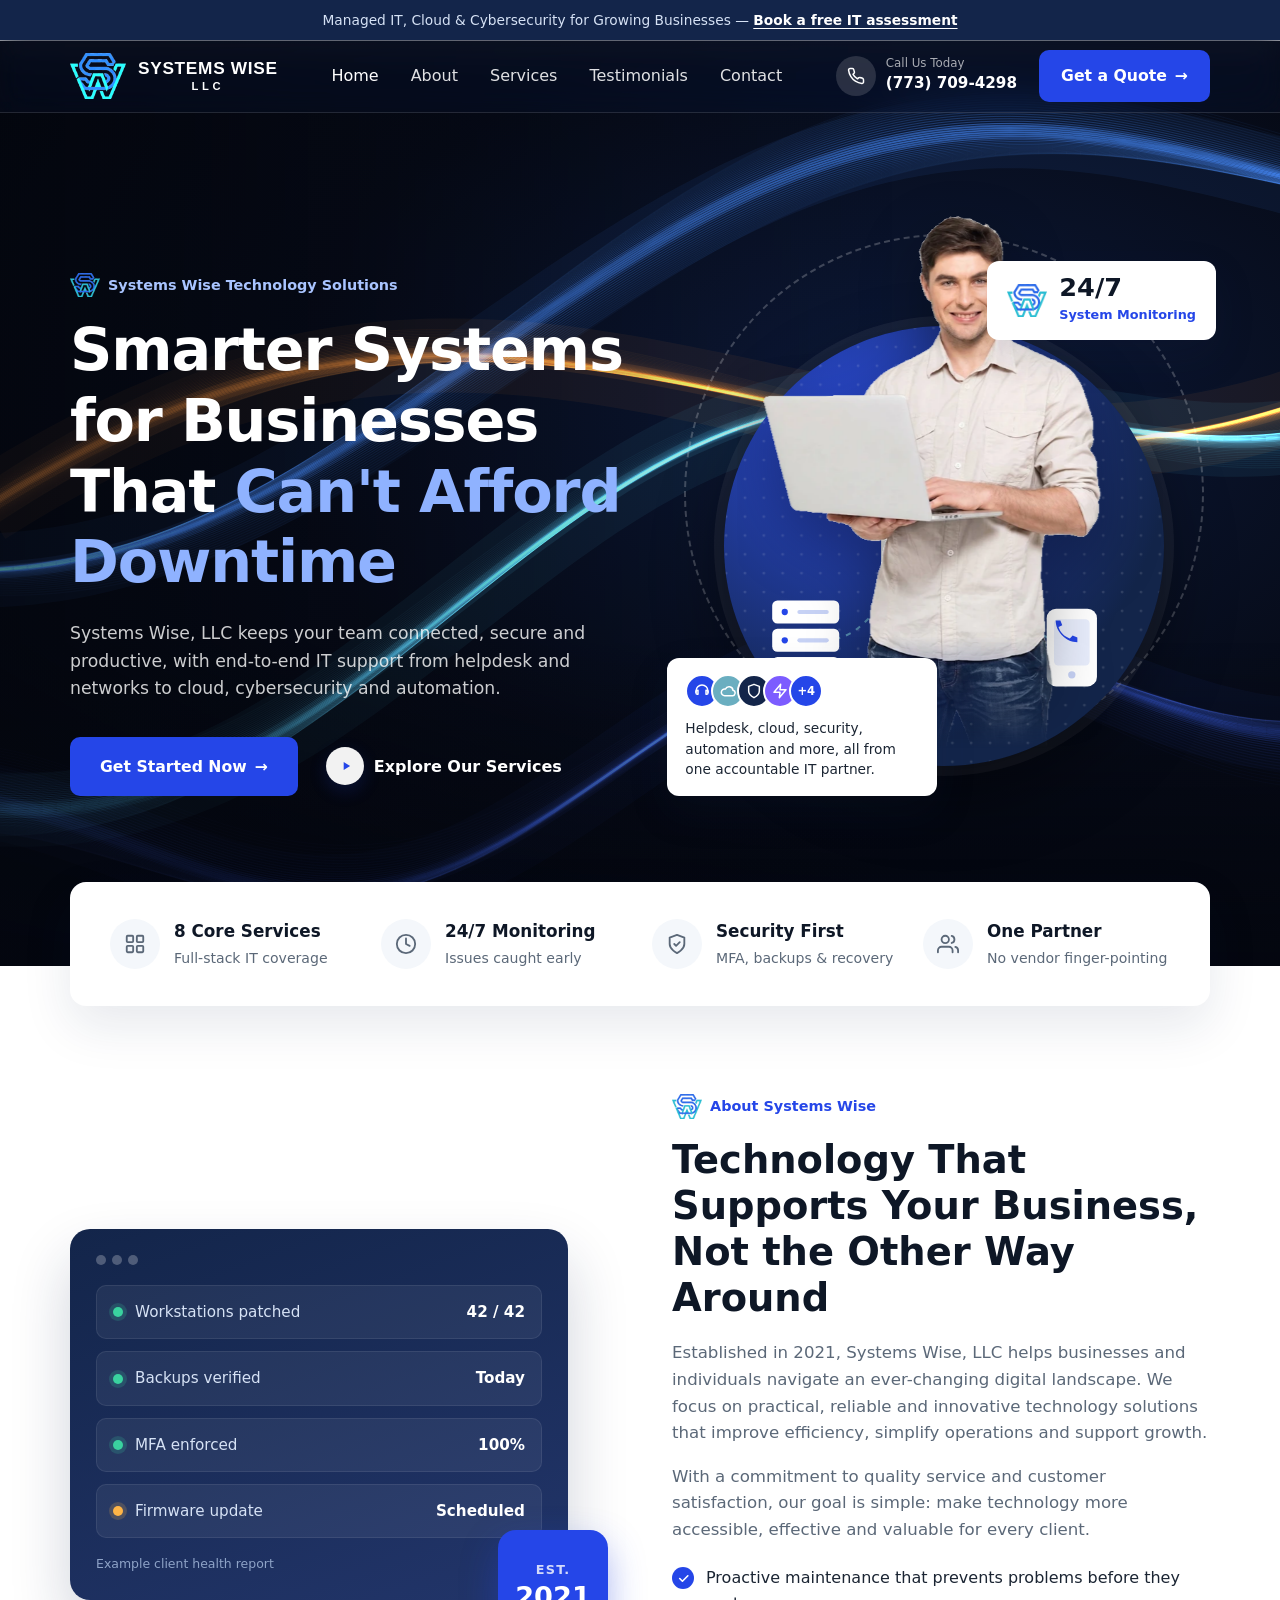
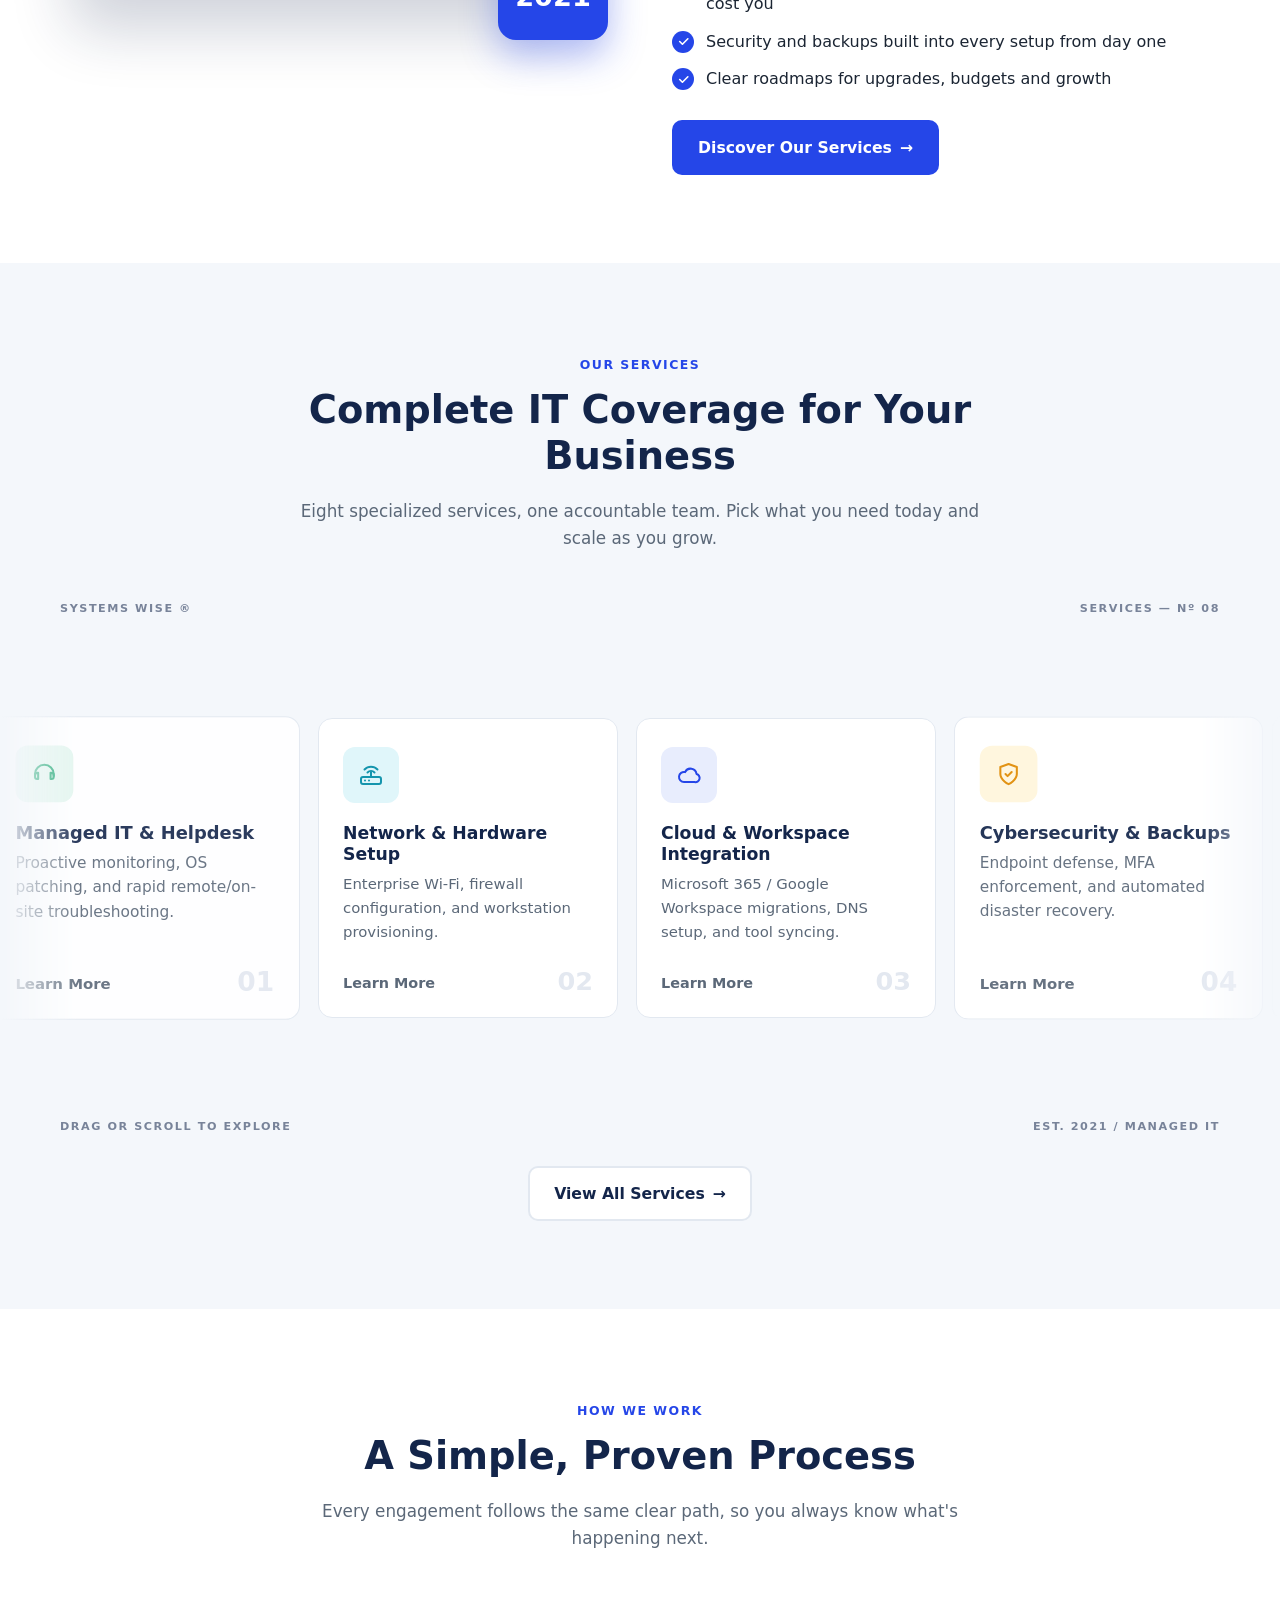
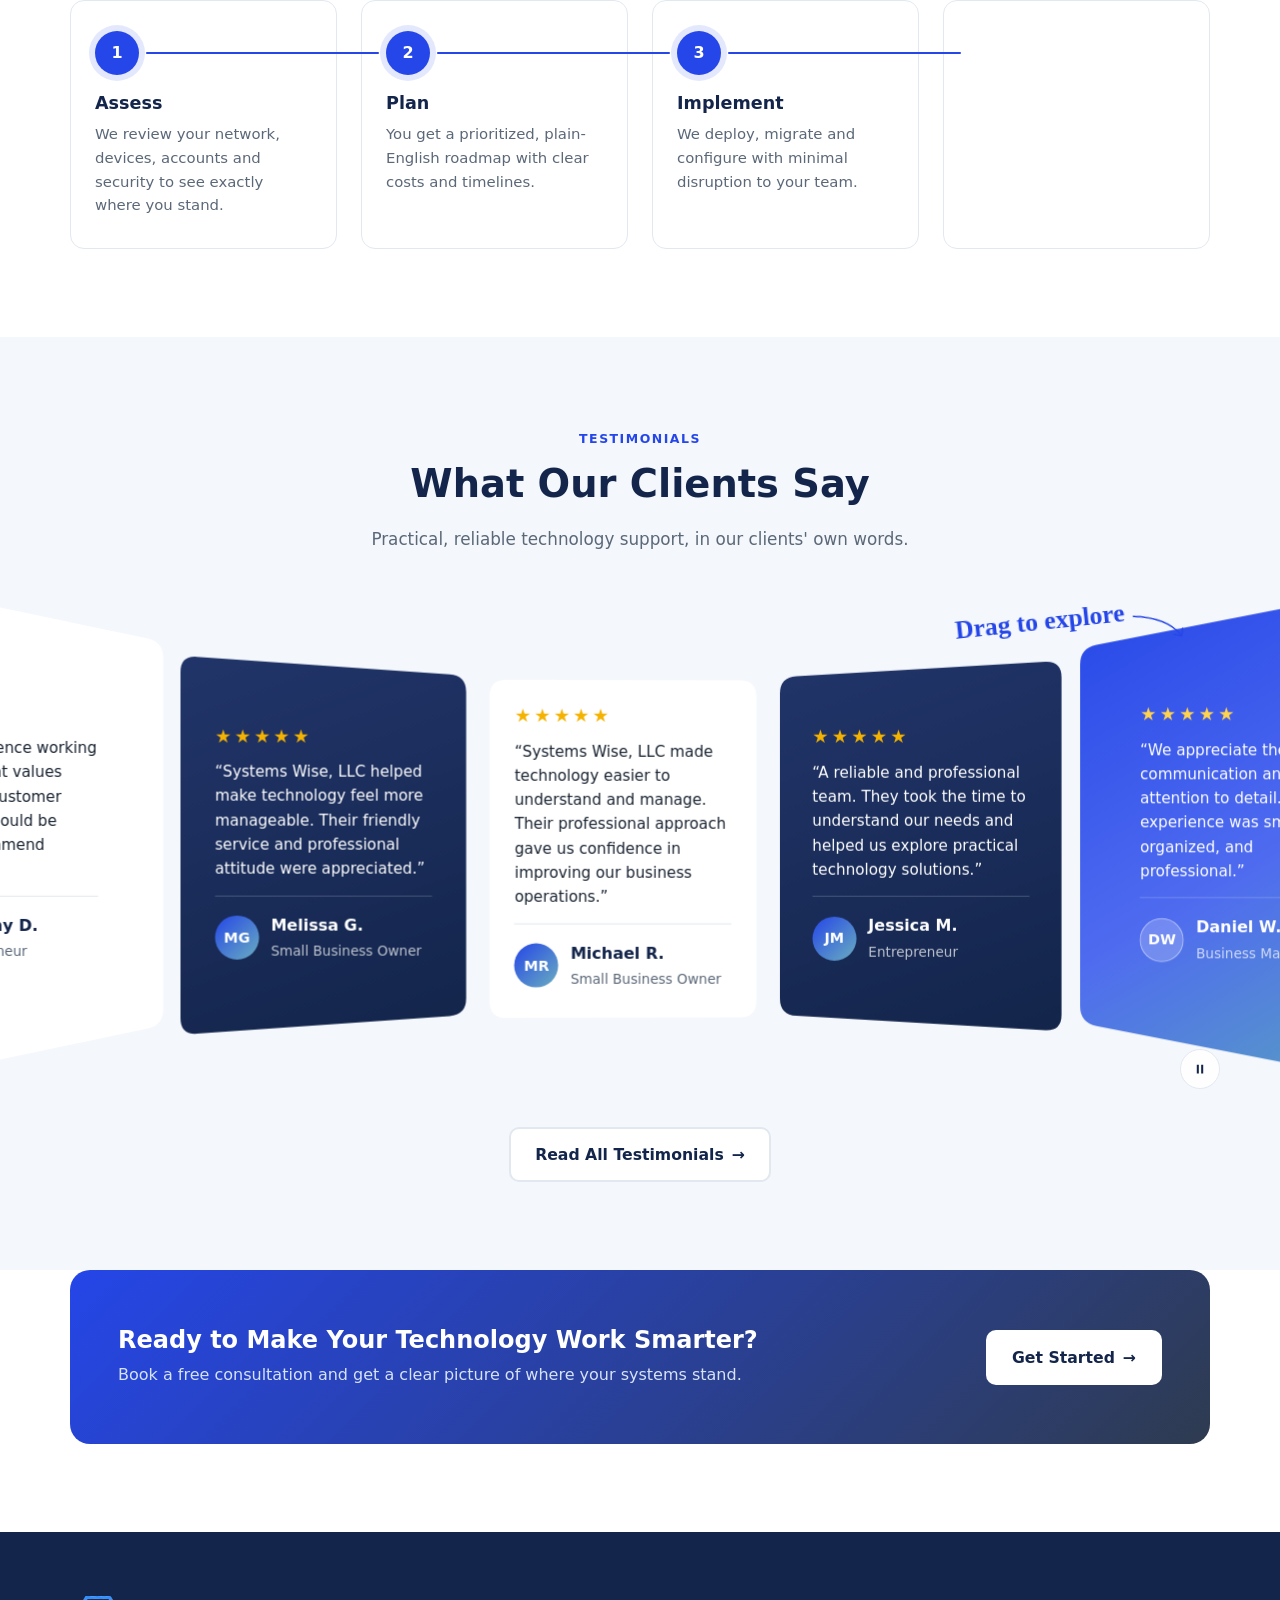
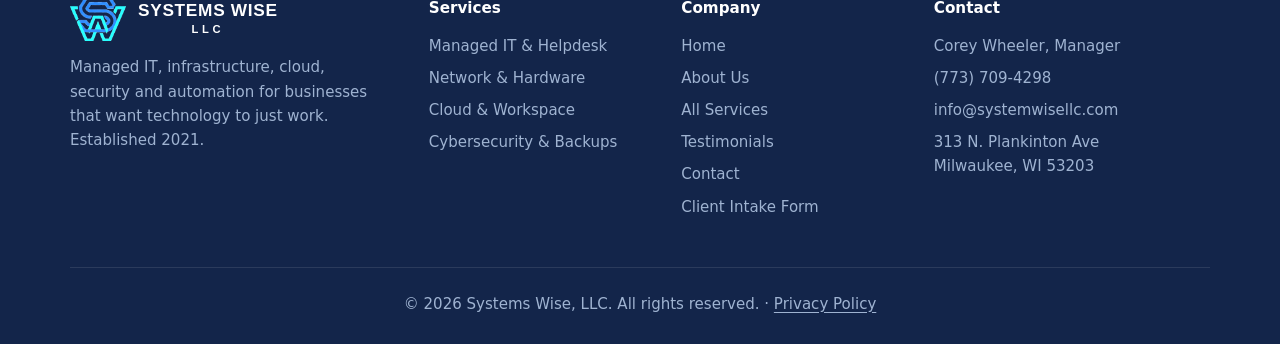
==== commit b79da77c: "Revert "Add files via upload" This reverts commit 1a0eb864804d9eaadd01ad799684ea21a9a5619f." ====
--- a/index.html
+++ b/index.html
@@ -1,1243 +1,426 @@
-<!doctype html>
+<!DOCTYPE html>
 <html lang="en">
 <head>
-<meta charset="utf-8">
-<meta name="viewport" content="width=device-width, initial-scale=1">
-<title>Fortune Tax Advisors | Where Strategy Builds Wealth</title>
-<meta name="description" content="Virtual tax preparation nationwide. Every return reviewed before filing, every credit you qualify for, fast e-file and year-round support.">
-<meta name="author" content="Fortune Tax Advisors">
-<link rel="canonical" href="https://myfortunetax.com/">
-<meta name="theme-color" content="#FFFFFF">
-<link rel="icon" type="image/png" href="/favicon.png">
-<link rel="apple-touch-icon" href="/apple-touch-icon.png">
-<meta property="og:type" content="website">
-<meta property="og:site_name" content="Fortune Tax Advisors">
-<meta property="og:title" content="Fortune Tax Advisors | Where Strategy Builds Wealth">
-<meta property="og:description" content="Virtual tax preparation nationwide. Every return reviewed before filing, every credit you qualify for, fast e-file and year-round support.">
-<meta property="og:url" content="https://myfortunetax.com/">
-<meta property="og:image" content="https://assets.cdn.filesafe.space/yuXRpvURs16obSKGI62d/media/6ae2181ed1d68437cf86502c.jpg">
-<meta name="twitter:card" content="summary_large_image">
-<meta name="twitter:title" content="Fortune Tax Advisors | Where Strategy Builds Wealth">
-<meta name="twitter:description" content="Virtual tax preparation nationwide. Every return reviewed before filing, every credit you qualify for, fast e-file and year-round support.">
-<meta name="twitter:image" content="https://assets.cdn.filesafe.space/yuXRpvURs16obSKGI62d/media/6ae2181ed1d68437cf86502c.jpg">
-<script type="application/ld+json">{"@context": "https://schema.org", "@type": "AccountingService", "name": "Fortune Tax Advisors", "legalName": "Fortune Tax Advisors LLC", "slogan": "Where Strategy Builds Wealth", "description": "Virtual tax preparation nationwide. Every return reviewed before filing, every credit you qualify for, fast e-file and year-round support.", "url": "https://myfortunetax.com", "logo": "https://assets.cdn.filesafe.space/yuXRpvURs16obSKGI62d/media/6ae2181dd1d68437cf864fd4.png", "image": "https://assets.cdn.filesafe.space/yuXRpvURs16obSKGI62d/media/6ae2181ed1d68437cf86502c.jpg", "telephone": "+1-586-500-5390", "email": "info@myfortunetax.com", "areaServed": {"@type": "Country", "name": "United States"}, "founder": {"@type": "Person", "name": "Samara Dean", "jobTitle": "CEO"}, "sameAs": ["https://www.instagram.com/fortunetaxadvisors"], "potentialAction": {"@type": "ReserveAction", "name": "Book an appointment", "target": "https://links.myfortunetax.com/widget/booking/nb2GYnfODs4HN8FcD3og"}}</script>
-<style>html,body{margin:0;padding:0;background:#fff}.fta-dd{position:relative;display:inline-flex}
-.fta-dd>button{background:none;border:0;font:inherit;font-size:14px;font-weight:500;color:var(--ink);padding:6px 0;cursor:pointer;white-space:nowrap}
-.fta-dd>button:hover,.fta-dd.on>button{color:var(--emerald)}
-.fta-dd-panel{display:none;position:absolute;left:-14px;top:100%;padding-top:10px;z-index:60}
-.fta-dd-in{background:#fff;border:1px solid var(--line);border-top:3px solid var(--gold);border-radius:8px;box-shadow:0 8px 24px rgba(23,23,23,.1);padding:8px;min-width:190px;display:flex;flex-direction:column}
-.fta-dd-in a{padding:9px 12px!important;border-radius:4px;border-bottom:0!important}
-.fta-dd-in a:hover,.fta-dd-in a[aria-current="page"]{background:var(--mint)}
-.fta-dd:hover .fta-dd-panel,.fta-dd:focus-within .fta-dd-panel{display:block}
-.fta-menu-label{font-size:11px;font-weight:700;letter-spacing:1.5px;text-transform:uppercase;color:var(--gold-text);padding:12px 12px 4px}
-.fta-menu-panel a.fta-sub{padding-left:24px}
-.fta-header-cta .fta-btn{white-space:nowrap}
-
-</style>
+  <meta charset="UTF-8">
+  <meta name="viewport" content="width=device-width, initial-scale=1.0">
+  <title>Systems Wise, LLC | Managed IT, Cloud & Cybersecurity Services</title>
+  <meta name="description" content="Systems Wise, LLC delivers managed IT, network infrastructure, cloud integration, cybersecurity, automation, VoIP, web and IT consulting services for growing businesses.">
+  <link rel="preconnect" href="https://fonts.googleapis.com">
+  <link rel="preconnect" href="https://fonts.gstatic.com" crossorigin>
+  <link href="https://fonts.googleapis.com/css2?family=Inter:wght@400;500;600;700;800&family=Montserrat:wght@600;800&family=Caveat:wght@600&display=swap" rel="stylesheet">
+  <link rel="icon" type="image/png" href="images/favicon.png"><link rel="apple-touch-icon" href="images/apple-touch-icon.png">
+  <script>document.documentElement.classList.add("js")</script>
+  <link rel="stylesheet" href="css/styles.css">
+<script type="application/ld+json">{"@context":"https://schema.org","@type":"ProfessionalService","name":"Systems Wise, LLC","telephone":"+1-773-709-4298","address":{"@type":"PostalAddress","streetAddress":"313 N. Plankinton Ave","addressLocality":"Milwaukee","addressRegion":"WI","postalCode":"53203","addressCountry":"US"},"foundingDate":"2021"}</script>
 </head>
-<body>
-<link rel="preconnect" href="https://fonts.googleapis.com"><link rel="preconnect" href="https://fonts.gstatic.com" crossorigin><link rel="preload" as="style" href="https://fonts.googleapis.com/css2?family=Cormorant+Garamond:wght@500;600;700&family=Manrope:wght@400;500;600;700&display=swap"><link rel="stylesheet" href="https://fonts.googleapis.com/css2?family=Cormorant+Garamond:wght@500;600;700&family=Manrope:wght@400;500;600;700&display=swap" media="print" onload="this.media='all'"><noscript><link rel="stylesheet" href="https://fonts.googleapis.com/css2?family=Cormorant+Garamond:wght@500;600;700&family=Manrope:wght@400;500;600;700&display=swap"></noscript>
-<style>
-.fta{--white:#FFFFFF;--ivory:#FAF8F4;--ink:#171717;--muted:#5C5A55;--line:#E7E3DA;--emerald:#006B48;--emerald-deep:#00543A;--mint:#EAF3EF;--gold:#C9A24D;--gold-text:#7F611E;--gold-tint:#F7F0DF;
-  font-family:Manrope,"Helvetica Neue",Arial,sans-serif;color:var(--ink);background:var(--white);font-size:16px;line-height:1.65;-webkit-font-smoothing:antialiased;text-align:left}
-.fta *,.fta *::before,.fta *::after{box-sizing:border-box}
-.fta img{max-width:100%;display:block}
-.fta a{color:var(--emerald)}
-.fta h1,.fta h2,.fta h3,.fta p,.fta ul,.fta figure,.fta blockquote{margin:0}
-.fta-wrap{width:100%;max-width:1200px;margin:0 auto;padding:0 clamp(20px,4vw,40px)}
-.fta-serif{font-family:"Cormorant Garamond",Georgia,"Times New Roman",serif}
-.fta-eyebrow{display:block;font-size:12px;font-weight:700;letter-spacing:.2em;text-transform:uppercase;color:var(--gold-text)}
-.fta h1{font-family:"Cormorant Garamond",Georgia,serif;font-weight:600;font-size:clamp(42px,5.4vw,68px);line-height:1.03;color:var(--ink);letter-spacing:-.005em}
-.fta h2{font-family:"Cormorant Garamond",Georgia,serif;font-weight:600;font-size:clamp(32px,3.6vw,46px);line-height:1.1;color:var(--ink)}
-.fta h3{font-size:18px;font-weight:700;line-height:1.35;color:var(--ink)}
-.fta .fta-em{color:var(--emerald)}
-.fta-lead{font-size:clamp(17px,1.5vw,19px);line-height:1.7;color:var(--muted);max-width:560px}
-.fta-muted{color:var(--muted)}
-.fta-stack{display:flex;flex-direction:column;gap:18px}
-.fta-head{display:flex;flex-direction:column;gap:10px;max-width:660px;margin-bottom:36px}
-.fta-actions{display:flex;flex-wrap:wrap;gap:12px;align-items:center;margin-top:8px}
-/* buttons */
-.fta-btn{display:inline-flex;align-items:center;justify-content:center;min-height:48px;padding:13px 26px;border-radius:4px;font-weight:600;font-size:15px;line-height:1.2;text-decoration:none;transition:background .15s,color .15s,border-color .15s;border:1px solid transparent;cursor:pointer}
-.fta a.fta-btn-primary{background:var(--emerald);color:#fff}
-.fta a.fta-btn-primary:hover{background:var(--emerald-deep);color:#fff}
-.fta a.fta-btn-outline{background:transparent;color:var(--ink);border-color:var(--ink)}
-.fta a.fta-btn-outline:hover{border-color:var(--emerald);color:var(--emerald)}
-.fta a.fta-btn-gold{background:transparent;color:#fff;border-color:var(--gold)}
-.fta a.fta-btn-gold:hover{background:var(--gold);color:var(--ink)}
-.fta a.fta-link{color:var(--ink);font-weight:600;text-decoration:none;min-height:44px;display:inline-flex;align-items:center;padding:0 4px}
-.fta a.fta-link:hover{color:var(--emerald)}
-.fta a:focus-visible{outline:2px solid var(--emerald);outline-offset:3px}
-/* header */
-.fta-header{position:sticky;top:0;z-index:200;background:rgba(255,255,255,.96);border-bottom:1px solid var(--line);backdrop-filter:saturate(1.2) blur(8px)}
-.fta-header .fta-wrap{display:flex;align-items:center;justify-content:space-between;gap:20px;min-height:76px}
-.fta-logo{display:flex;align-items:center;text-decoration:none;flex-shrink:0}
-.fta-logo img{height:48px;width:auto}
-.fta-logo-text{font-family:"Cormorant Garamond",Georgia,serif;font-size:26px;font-weight:700;color:var(--emerald);white-space:nowrap}
-.fta-nav{display:flex;align-items:center;gap:26px}
-.fta-nav a{color:var(--ink);text-decoration:none;font-size:14px;font-weight:500;padding:6px 0;border-bottom:1px solid transparent}
-.fta-nav a:hover{color:var(--emerald)}
-.fta-nav a[aria-current="page"]{color:var(--emerald);border-bottom-color:var(--gold)}
-.fta-header .fta-btn{min-height:44px;padding:11px 20px;font-size:14px}
-.fta-menu{display:none;position:relative}
-.fta-menu summary{list-style:none;cursor:pointer;width:44px;height:44px;display:flex;align-items:center;justify-content:center;border-radius:4px;border:1px solid var(--line)}
-.fta-menu summary::-webkit-details-marker{display:none}
-.fta-menu-panel{position:absolute;right:0;top:54px;width:min(300px,calc(100vw - 40px));background:#fff;border:1px solid var(--line);border-radius:8px;box-shadow:0 1px 2px rgba(23,23,23,.04),0 8px 24px rgba(23,23,23,.08);padding:12px;display:flex;flex-direction:column}
-.fta-menu-panel a{color:var(--ink);text-decoration:none;font-weight:500;padding:12px 12px;border-radius:4px}
-.fta-menu-panel a:hover,.fta-menu-panel a[aria-current="page"]{background:var(--mint);color:var(--emerald)}
-.fta-menu-panel a.fta-btn{margin-top:8px;color:#fff}
-.fta-menu-panel a.fta-btn:hover{color:#fff;background:var(--emerald-deep)}
-.fta-nav a{white-space:nowrap}
-@media (max-width:1180px){.fta-nav{display:none}.fta-header-cta{display:none}.fta-menu{display:block}.fta-logo img{height:40px}}
-/* sections */
-.fta-sec{padding:clamp(48px,6vw,76px) 0}
-.fta-sec{overflow-x:hidden;overflow-x:clip} /* keeps the hero photo zoom from pushing the page sideways on tablets */
-.fta-white{background:var(--white)}
-.fta-ivory{background:var(--ivory)}
-.fta-goldbg{background:var(--gold-tint)}
-.fta-mintbg{background:var(--mint)}
-.fta-ink{background:var(--ink);color:#fff}
-.fta-ink h2,.fta-ink h3{color:#fff}
-.fta-ink .fta-eyebrow{color:var(--gold)}
-.fta-split{display:flex;flex-wrap:wrap;gap:clamp(32px,5vw,64px);align-items:center}
-.fta-split>*{flex:1 1 420px;min-width:0}
-.fta-split.fta-reverse{flex-direction:row-reverse}
-.fta-photo{width:100%;object-fit:cover;border-radius:8px;background:var(--gold-tint)}
-.fta-photo-frame{position:relative;padding:0 16px 16px 0}
-.fta-photo-frame::before{content:"";position:absolute;top:16px;left:16px;right:0;bottom:0;border:1px solid var(--gold);border-radius:8px}
-.fta-photo-frame img{position:relative}
-.fta-r-portrait{aspect-ratio:4/4.4;object-position:center 30%}
-@media (max-width:899px){.fta-r-portrait{aspect-ratio:4/3.4}}
-.fta-r-wide{aspect-ratio:4/3}
-.fta-r-hero-wide{aspect-ratio:3/2;object-position:center}
-.fta-gold-rule{border-bottom:3px solid var(--gold)}
-/* hero stat */
-.fta-stat{display:flex;align-items:center;gap:16px;margin-top:14px;padding-top:20px;border-top:1px solid var(--gold);max-width:440px}
-.fta-stat strong{font-family:"Cormorant Garamond",Georgia,serif;font-size:42px;font-weight:700;line-height:1;color:var(--emerald)}
-.fta-stat span{font-size:14px;line-height:1.4;color:var(--muted)}
-/* values strip */
-.fta-strip{background:var(--ink);overflow:hidden}
-.fta-marquee{display:flex;width:max-content;padding:18px 0;animation:fta-marquee 48s linear infinite}
-.fta-strip:hover .fta-marquee{animation-play-state:paused}
-.fta-marquee-group{display:flex;align-items:center;gap:28px;padding-right:28px;flex-shrink:0}
-.fta-strip span{font-family:"Cormorant Garamond",Georgia,serif;font-size:22px;font-weight:600;color:#fff;white-space:nowrap}
-.fta-strip i{display:block;width:7px;height:7px;background:var(--gold);transform:rotate(45deg);flex-shrink:0}
-@keyframes fta-marquee{from{transform:translateX(0)}to{transform:translateX(-25%)}}
-/* motion */
-.fta-btn,.fta-card,.fta-review,.fta-chip{transition:transform .25s ease,box-shadow .25s ease,background .15s,color .15s,border-color .15s}
-.fta a.fta-btn:hover{transform:translateY(-2px);box-shadow:0 6px 18px rgba(0,107,72,.18)}
-.fta-card:hover,.fta-review:hover{transform:translateY(-4px);box-shadow:0 1px 2px rgba(23,23,23,.04),0 12px 28px rgba(23,23,23,.08);border-color:var(--gold)}
-.fta-card:hover .fta-icon{background:var(--emerald)}
-.fta-card:hover .fta-icon svg{stroke:#fff}
-.fta-icon,.fta-icon svg{transition:background .25s,stroke .25s}
-.fta-zoom{overflow:hidden;border-radius:8px}
-.fta-zoom{max-width:100%}
-.fta-zoom img{transition:transform 1.2s cubic-bezier(.2,.7,.2,1)}
-.fta-zoom:hover img{transform:scale(1.03)}
-.fta-photo-frame::before{transition:transform .6s ease}
-.fta-photo-frame:hover::before{transform:translate(6px,6px)}
-.fta-js .fta-reveal{opacity:0;transform:translateY(24px);transition:opacity .8s cubic-bezier(.2,.7,.2,1),transform .8s cubic-bezier(.2,.7,.2,1);transition-delay:var(--fta-delay,0s)}
-.fta-js .fta-reveal.fta-in{opacity:1;transform:none}
-.fta-step b{transition:color .3s}
-.fta-step:hover b{color:var(--emerald)}
-.fta-hero-line{display:block;width:0;height:1px;background:var(--gold);transition:width 1.2s cubic-bezier(.2,.7,.2,1) .4s}
-.fta-js .fta-in .fta-hero-line,.fta-hero-line.fta-in{width:72px}
-@media (prefers-reduced-motion:reduce){
- .fta-marquee{animation:none;flex-wrap:wrap;width:auto;justify-content:center}
- .fta-marquee-group[aria-hidden]{display:none}
- .fta-js .fta-reveal{opacity:1;transform:none;transition:none}
- .fta *{transition:none !important}
- .fta-hero-line{width:72px}
-}
-/* cards */
-.fta-grid{display:grid;grid-template-columns:repeat(4,minmax(0,1fr));gap:20px}
-.fta-grid-3{grid-template-columns:repeat(3,minmax(0,1fr))}
-@media (max-width:1099px){.fta-grid{grid-template-columns:repeat(2,minmax(0,1fr))}}
-@media (max-width:959px){.fta-grid-3{grid-template-columns:minmax(0,1fr)}}
-@media (max-width:599px){.fta-grid{grid-template-columns:minmax(0,1fr)}}
-.fta-card{background:#fff;border:1px solid var(--line);border-radius:8px;padding:28px;display:flex;flex-direction:column;gap:12px}
-.fta-card p{font-size:15px;color:var(--muted)}
-.fta-icon{width:46px;height:46px;border-radius:50%;background:var(--mint);display:flex;align-items:center;justify-content:center;flex-shrink:0}
-.fta-icon svg{width:22px;height:22px;stroke:var(--emerald);fill:none;stroke-width:1.8;stroke-linecap:round;stroke-linejoin:round}
-/* steps */
-.fta-steps{display:grid;grid-template-columns:repeat(4,minmax(0,1fr));gap:0 24px}
-.fta-steps-2{grid-template-columns:repeat(2,minmax(0,1fr))}
-@media (max-width:899px){.fta-steps{grid-template-columns:repeat(2,minmax(0,1fr))}}
-@media (max-width:520px){.fta-steps,.fta-steps-2{grid-template-columns:minmax(0,1fr)}}
-.fta-step{border-top:1px solid var(--gold);padding:20px 0 12px;display:flex;flex-direction:column;gap:8px}
-.fta-step b{font-family:"Cormorant Garamond",Georgia,serif;font-size:46px;font-weight:600;color:var(--gold-text);line-height:1}
-.fta-step p{font-size:15px;color:var(--muted)}
-/* reviews */
-.fta-review{background:#fff;border-radius:8px;border-top:2px solid var(--gold);padding:28px;display:flex;flex-direction:column;gap:16px}
-.fta-stars{color:var(--gold-text);letter-spacing:3px;font-size:15px}
-.fta-review blockquote{font-family:"Cormorant Garamond",Georgia,serif;font-size:20px;line-height:1.45;color:var(--ink);flex-grow:1}
-.fta-review figcaption{font-size:14px;color:var(--muted)}
-.fta-review figcaption strong{color:var(--ink)}
-.fta-slider{max-width:900px;margin:0 auto}
-.fta-track{display:grid;grid-auto-flow:column;grid-auto-columns:100%;gap:24px;overflow-x:auto;scroll-snap-type:x mandatory;scroll-behavior:smooth;overscroll-behavior-x:contain;scrollbar-width:none;-webkit-overflow-scrolling:touch;border-radius:8px}
-.fta-track::-webkit-scrollbar{display:none}
-.fta-track:focus-visible{outline:2px solid var(--emerald);outline-offset:4px}
-.fta-slide{scroll-snap-align:center;position:relative;padding:clamp(32px,5vw,56px) clamp(24px,5vw,64px);text-align:center;align-items:center;gap:20px}
-.fta-slide:hover{transform:none}
-.fta-quote-mark{font-family:"Cormorant Garamond",Georgia,serif;font-size:96px;line-height:.6;color:var(--gold);height:40px}
-.fta-slide blockquote{font-size:clamp(20px,2.4vw,27px);line-height:1.45;max-width:700px}
-.fta-slide figcaption{font-size:15px}
-.fta-slider-nav{display:flex;align-items:center;justify-content:center;gap:18px;margin-top:24px}
-.fta-arrow{width:48px;height:48px;border-radius:50%;border:1px solid var(--ink);background:#fff;color:var(--ink);display:flex;align-items:center;justify-content:center;cursor:pointer;transition:background .2s,border-color .2s}
-.fta-arrow svg{width:20px;height:20px;fill:none;stroke:currentColor;stroke-width:1.8;stroke-linecap:round;stroke-linejoin:round}
-.fta-arrow:hover{background:var(--emerald);border-color:var(--emerald);color:#fff}
-.fta-arrow:focus-visible,.fta-dot-btn:focus-visible{outline:2px solid var(--emerald);outline-offset:3px}
-.fta-dots{display:flex;gap:4px}
-.fta-dot-btn{width:28px;height:44px;border:0;background:none;cursor:pointer;display:flex;align-items:center;justify-content:center;padding:0}
-.fta-dot-btn::before{content:"";width:8px;height:8px;border-radius:4px;background:var(--gold);opacity:.45;transition:width .3s,opacity .3s,background .3s}
-.fta-dot-btn[aria-current="true"]::before{width:24px;opacity:1;background:var(--emerald)}
-.fta-stat strong{display:inline-block;font-variant-numeric:tabular-nums}
-/* value chips + checklist */
-.fta-chips{display:grid;grid-template-columns:repeat(2,minmax(0,1fr));gap:12px}
-.fta-chip{display:flex;align-items:center;gap:10px;padding:14px 16px;border:1px solid var(--line);border-radius:4px;font-weight:600;background:#fff}
-.fta-chip i,.fta-dot{display:block;width:8px;height:8px;background:var(--emerald);transform:rotate(45deg);flex-shrink:0}
-.fta-checks{list-style:none;padding:0;display:grid;grid-template-columns:repeat(auto-fit,minmax(230px,1fr));gap:12px 22px}
-.fta-checks li{display:flex;gap:12px;align-items:flex-start}
-.fta-checks svg{width:20px;height:20px;flex-shrink:0;margin-top:3px;stroke:var(--emerald);fill:none;stroke-width:2.2;stroke-linecap:round;stroke-linejoin:round}
-.fta-callout{background:#fff;border:1px solid var(--gold);border-radius:8px;padding:20px 24px;display:flex;gap:14px;align-items:flex-start}
-.fta-callout strong{color:var(--emerald)}
-/* faq */
-.fta-faq{display:flex;flex-direction:column;border-top:1px solid var(--line)}
-.fta-faq details{border-bottom:1px solid var(--line)}
-.fta-faq summary{cursor:pointer;list-style:none;display:flex;justify-content:space-between;gap:16px;align-items:center;padding:20px 0;font-weight:700;font-size:17px}
-.fta-faq summary::-webkit-details-marker{display:none}
-.fta-faq summary::after{content:"+";font-family:"Cormorant Garamond",Georgia,serif;font-size:30px;line-height:1;color:var(--gold-text)}
-.fta-faq details[open] summary::after{content:"\2212"}
-.fta-faq details p{padding:0 0 20px;color:var(--muted);max-width:760px}
-.fta-note{font-size:13px;color:var(--muted)}
-/* cta + footer */
-.fta-footer{background:var(--ink);color:#fff}
-.fta-footer .fta-wrap{padding-top:clamp(48px,6vw,76px);padding-bottom:36px;display:flex;flex-direction:column;gap:40px}
-.fta-cta .fta-actions,.fta-cta .fta-btn{position:relative;z-index:50;pointer-events:auto}
-.fta-cta{display:flex;flex-wrap:wrap;gap:24px;align-items:flex-end;justify-content:space-between;padding-bottom:40px;border-bottom:1px solid var(--gold)}
-.fta-cta h2{color:#fff;font-size:clamp(34px,4vw,54px);line-height:1.05;max-width:620px}
-.fta-cta p{color:#D6D3CC;margin-top:12px;max-width:560px}
-.fta-fcols{display:grid;grid-template-columns:repeat(4,minmax(0,1fr));gap:32px}
-@media (max-width:899px){.fta-fcols{grid-template-columns:repeat(2,minmax(0,1fr))}}
-@media (max-width:480px){.fta-fcols{grid-template-columns:minmax(0,1fr)}}
-.fta-fcols h3{font-size:12px;font-weight:700;letter-spacing:.16em;text-transform:uppercase;color:var(--gold);margin-bottom:6px}
-.fta-fcols a,.fta-fcols span{display:block;color:#fff;text-decoration:none;font-size:14px;padding:4px 0}
-.fta-fcols a:hover{color:var(--gold)}
-.fta-brand{font-family:"Cormorant Garamond",Georgia,serif;font-size:26px;font-weight:700;color:#fff;line-height:1.1}
-.fta-tag{color:var(--gold);font-size:14px;margin-top:8px}
-.fta-intake{display:flex;flex-wrap:wrap;gap:20px 32px;align-items:center;justify-content:space-between;padding:26px clamp(20px,3vw,32px);border:1px solid rgba(201,162,77,.5);border-radius:6px;background:rgba(201,162,77,.08);scroll-margin-top:24px}.fta-intake>div{flex:1 1 360px;min-width:0}.fta-intake h3{font-family:"Cormorant Garamond",Georgia,serif;font-weight:600;font-size:clamp(26px,3vw,34px);line-height:1.1;color:#fff;margin:8px 0 0}.fta-intake p{color:#D6D3CC;margin:8px 0 0;max-width:620px;font-size:15px}.fta-intake .fta-eyebrow{color:var(--gold)}.fta-intake .fta-btn{flex:none}
-.fta-copy{font-size:13px;color:#A8A49B}
-
-/* text + hero photo animations (end state is the normal page, so nothing can get stuck hidden) */
-.fta .fta-w{display:inline-block;overflow:hidden;vertical-align:top;padding-bottom:.12em;margin-bottom:-.12em;padding-right:.14em;margin-right:-.14em;padding-left:.04em;margin-left:-.04em}
-.fta .fta-w>span{display:inline-block}
-.fta-anim h1 .fta-w>span{animation:fta-rise .85s cubic-bezier(.2,.7,.2,1) backwards;animation-delay:calc(var(--i)*70ms + 200ms)}
-.fta-anim h2.fta-h-in .fta-w>span{animation:fta-rise .75s cubic-bezier(.2,.7,.2,1) backwards;animation-delay:calc(var(--i)*55ms)}
-.fta-anim h2.fta-h-wait .fta-w>span{transform:translateY(110%)}
-.fta-anim .fta-hero .fta-eyebrow{animation:fta-fadeup .7s cubic-bezier(.2,.7,.2,1) .05s backwards}
-.fta-anim .fta-hero .fta-lead{animation:fta-fadeup .8s cubic-bezier(.2,.7,.2,1) .75s backwards}
-.fta-anim .fta-hero .fta-actions{animation:fta-fadeup .8s cubic-bezier(.2,.7,.2,1) .9s backwards}
-.fta-anim .fta-hero .fta-stat,.fta-anim .fta-hero .fta-callout{animation:fta-fadeup .8s cubic-bezier(.2,.7,.2,1) 1.05s backwards}
-.fta-anim .fta-hero .fta-photo-frame{animation:fta-wipe 1.25s cubic-bezier(.7,0,.2,1) .3s backwards}
-.fta-anim .fta-hero .fta-photo-frame img{animation:fta-zoomout 2.4s cubic-bezier(.2,.7,.2,1) .3s backwards}
-.fta-anim .fta-hero .fta-photo-frame::before{animation:fta-frame 1s cubic-bezier(.2,.7,.2,1) 1.2s backwards}
-@keyframes fta-rise{from{transform:translateY(110%)}}
-@keyframes fta-fadeup{from{opacity:0;transform:translateY(18px)}}
-@keyframes fta-wipe{from{clip-path:inset(100% 0 0 0)}to{clip-path:inset(0 0 0 0)}}
-@keyframes fta-zoomout{from{transform:scale(1.14)}}
-@keyframes fta-frame{from{opacity:0;transform:translate(-16px,-16px)}}
-@media (prefers-reduced-motion:reduce){.fta-anim *,.fta-anim *::before{animation:none!important}.fta-anim h2.fta-h-wait .fta-w>span{transform:none}}
-
-/* image protection: no save via right-click, drag or long-press */
-.fta img{-webkit-user-drag:none;user-drag:none;-webkit-touch-callout:none;-webkit-user-select:none;user-select:none}
-</style>
-<div class="fta"><header class="fta-header"><div class="fta-wrap"><a class="fta-logo" href="/" aria-label="Fortune Tax Advisors home"><img src="https://assets.cdn.filesafe.space/yuXRpvURs16obSKGI62d/media/6ae2181dd1d68437cf864fd4.png" alt="Fortune Tax Advisors — Where Strategy Builds Wealth" width="183" height="48" onerror="this.style.display='none';this.nextElementSibling.style.display='block'"><span class="fta-logo-text" style="display:none">Fortune Tax Advisors</span></a><nav class="fta-nav" aria-label="Main"><a href="/services">Services</a><a href="/team">Our Team</a><a href="/remote-filing">Remote Tax Filing</a><a href="/careers">Join the Team</a><span class="fta-dd"><button type="button" aria-haspopup="true">Resources &#9662;</button><span class="fta-dd-panel"><span class="fta-dd-in"><a href="/deductions">Tax Deductions Guide</a><a href="/tax-forms">Tax Forms</a><a href="/tax-news">Tax News</a><a href="/profit-and-loss">Profit &amp; Loss Worksheet</a></span></span></span><a href="/about">About Us</a></nav><span class="fta-header-cta"><a class="fta-btn fta-btn-primary" href="https://links.myfortunetax.com/widget/booking/nb2GYnfODs4HN8FcD3og" target="_blank" rel="noopener">Book My Appointment</a></span><details class="fta-menu"><summary aria-label="Open menu"><svg width="22" height="22" viewBox="0 0 24 24" fill="none" stroke="#171717" stroke-width="2" stroke-linecap="round" aria-hidden="true"><path d="M4 7h16M4 12h16M4 17h16"/></svg></summary><nav class="fta-menu-panel" aria-label="Mobile"><a href="/services">Services</a><a href="/team">Meet Our Team</a><a href="/remote-filing">Remote Tax Filing</a><span class="fta-menu-label">Resources</span><a class="fta-sub" href="/deductions">Tax Deductions Guide</a><a class="fta-sub" href="/tax-forms">Tax Forms</a><a class="fta-sub" href="/tax-news">Tax News</a><a class="fta-sub" href="/profit-and-loss">Profit &amp; Loss Worksheet</a><a href="/careers">Join the Team</a><a href="/about">About Us</a><a class="fta-btn fta-btn-primary" href="https://links.myfortunetax.com/widget/booking/nb2GYnfODs4HN8FcD3og" target="_blank" rel="noopener">Book My Appointment</a></nav></details></div></header><main><section class="fta-sec fta-white"><div class="fta-wrap"><div class="fta-split"><div class="fta-stack"><span class="fta-eyebrow">Virtual tax services nationwide</span><span class="fta-hero-line" aria-hidden="true"></span><h1>Where strategy <span class="fta-em">builds wealth.</span></h1><p class="fta-lead">Year-round tax support, remote preparation and fast e-filing. Every return is reviewed before it's filed, and we're still here after tax season ends.</p><div class="fta-actions"><a class="fta-btn fta-btn-primary" href="https://links.myfortunetax.com/widget/booking/nb2GYnfODs4HN8FcD3og" target="_blank" rel="noopener">Book My Appointment</a><a class="fta-btn fta-btn-outline" href="https://links.myfortunetax.com/widget/form/xqFUFSutcMqe2VJlpqVB" target="_blank" rel="noopener">Become a Client</a></div><p class="fta-pick" style="margin:14px 0 0;font-size:14px;color:inherit;opacity:.85">Want a specific preparer? <a href="/team" style="color:var(--emerald);font-weight:700;text-decoration:underline;text-underline-offset:3px">Meet our team &rarr;</a></p><div class="fta-stat"><strong data-fta-count="318725">$318,725</strong><span>secured in client refunds<br>2025 filing year</span></div></div><div class="fta-photo-frame"><img class="fta-photo fta-r-hero-wide" src="https://assets.cdn.filesafe.space/yuXRpvURs16obSKGI62d/media/6ae2181ed1d68437cf86502c.jpg" alt="Fortune Tax Advisors tax preparers in company polos filing taxes on their laptops in the office"></div></div></div></section><section class="fta-strip" aria-label="Our values"><div class="fta-marquee"><div class="fta-marquee-group"><span>Accuracy</span><i aria-hidden="true"></i><span>Integrity</span><i aria-hidden="true"></i><span>Education</span><i aria-hidden="true"></i><span>Growth</span><i aria-hidden="true"></i><span>Where Strategy Builds Wealth</span><i aria-hidden="true"></i></div><div class="fta-marquee-group" aria-hidden="true"><span>Accuracy</span><i aria-hidden="true"></i><span>Integrity</span><i aria-hidden="true"></i><span>Education</span><i aria-hidden="true"></i><span>Growth</span><i aria-hidden="true"></i><span>Where Strategy Builds Wealth</span><i aria-hidden="true"></i></div><div class="fta-marquee-group" aria-hidden="true"><span>Accuracy</span><i aria-hidden="true"></i><span>Integrity</span><i aria-hidden="true"></i><span>Education</span><i aria-hidden="true"></i><span>Growth</span><i aria-hidden="true"></i><span>Where Strategy Builds Wealth</span><i aria-hidden="true"></i></div><div class="fta-marquee-group" aria-hidden="true"><span>Accuracy</span><i aria-hidden="true"></i><span>Integrity</span><i aria-hidden="true"></i><span>Education</span><i aria-hidden="true"></i><span>Growth</span><i aria-hidden="true"></i><span>Where Strategy Builds Wealth</span><i aria-hidden="true"></i></div></div></section><section class="fta-sec fta-ivory" id="services"><div class="fta-wrap"><div class="fta-head"><span class="fta-eyebrow">Why Fortune Tax Advisors</span><h2>Stop guessing. <span class="fta-em">Start keeping more.</span></h2></div><div class="fta-grid"><div class="fta-card"><span class="fta-icon"><svg viewBox="0 0 24 24" aria-hidden="true"><path d="M12 3l7 3v5c0 4.5-3 8.2-7 10-4-1.8-7-5.5-7-10V6l7-3z"/><path d="M9 12l2 2 4-4"/></svg></span><h3>Done right the first time</h3><p>Every return is reviewed before filing, so you avoid mistakes, delays and IRS letters.</p></div><div class="fta-card"><span class="fta-icon"><svg viewBox="0 0 24 24" aria-hidden="true"><circle cx="11" cy="11" r="7"/><path d="M21 21l-4.3-4.3"/></svg></span><h3>Every credit you qualify for</h3><p>Child Tax Credit, EITC, education credits and business deductions. We look for all of them, legally and carefully.</p></div><div class="fta-card"><span class="fta-icon"><svg viewBox="0 0 24 24" aria-hidden="true"><rect x="7" y="2" width="10" height="20" rx="2"/><path d="M11 18h2"/></svg></span><h3>Fast e-file and direct deposit</h3><p>Upload your documents from your phone. We e-file quickly so your refund isn't delayed.</p></div><div class="fta-card"><span class="fta-icon"><svg viewBox="0 0 24 24" aria-hidden="true"><circle cx="12" cy="12" r="9"/><path d="M12 7v5l3 2"/></svg></span><h3>Here after April too</h3><p>Questions, IRS letters or planning for next year? Reach your preparer by phone, year-round.</p></div></div></div></section><section class="fta-sec fta-white" id="how"><div class="fta-wrap"><div class="fta-head"><span class="fta-eyebrow">Remote tax filing</span><h2>Four steps to your refund.</h2></div><div class="fta-steps"><div class="fta-step"><b>01</b><h3>Book</h3><p>Pick your time, and we'll see you online!</p></div><div class="fta-step"><b>02</b><h3>Upload your documents</h3><p>Send everything securely from your phone or computer.</p></div><div class="fta-step"><b>03</b><h3>We file</h3><p>We prepare, review and e-file your return.</p></div><div class="fta-step"><b>04</b><h3>Get your refund</h3><p>Your refund goes straight to your bank by direct deposit.</p></div></div><div class="fta-actions" style="margin-top:32px"><a class="fta-btn fta-btn-primary" href="https://links.myfortunetax.com/widget/booking/nb2GYnfODs4HN8FcD3og" target="_blank" rel="noopener">Start My Return</a></div><p class="fta-pick" style="margin:14px 0 0;font-size:14px;color:inherit;opacity:.85">Want a specific preparer? <a href="/team" style="color:var(--emerald);font-weight:700;text-decoration:underline;text-underline-offset:3px">Meet our team &rarr;</a></p></div></section><!-- ===== Helpful Tax Forms carousel (3D) ===== -->
-<link rel="stylesheet" href="https://fonts.googleapis.com/css2?family=Manrope:wght@800&display=swap">
-<style>
-/* Layout: one full-height section; 3D paper forms on an arc, colour floods from behind the centre form */
- #forms{
-  --ink:#10251d; --emerald:#006B48; --gold:#C9A24D; --gold-text:#7F611E;
-  --cream:#FBF8F1; --paper:#fffdf7;
-  --flav:#CFE3D8; --rv:transparent;
-  --serif:"Cormorant Garamond", Georgia, "Times New Roman", serif;
-  --sans:Manrope, "Helvetica Neue", Arial, sans-serif;
-  --ease:cubic-bezier(.22,.8,.24,1);
-  color-scheme:light;font-family:var(--sans);color:var(--ink);
-}
-#forms,#forms *{box-sizing:border-box}
-body.dragging #forms{cursor:grabbing;user-select:none;-webkit-user-select:none}
-
-/* ---------- section ---------- */
-#forms{position:relative;height:min(100svh,960px);min-height:620px;overflow:hidden;background:var(--flav);
-  --u:min(calc(100vw/1440),calc(min(100svh,960px)/900))}
-#forms .reveal{position:absolute;inset:0;background:var(--rv)}
-#forms .rings{position:absolute;left:50%;top:42%;width:calc(2200*var(--u));height:calc(2200*var(--u));transform:translate(-50%,-50%) scale(.85);opacity:0;
-  background:repeating-radial-gradient(circle,rgba(255,255,255,.34) 0,rgba(255,255,255,.04) calc(40*var(--u)),rgba(255,255,255,.34) calc(80*var(--u)));
-  -webkit-mask:radial-gradient(circle,#000 0 22%,rgba(0,0,0,.55) 34%,transparent 52%);mask:radial-gradient(circle,#000 0 22%,rgba(0,0,0,.55) 34%,transparent 52%);
-  transition:opacity 1.1s ease-out,transform 1.1s ease-out}
-#forms.in .rings{opacity:1;transform:translate(-50%,-50%) scale(1)}
-#forms .bits{position:absolute;inset:0;pointer-events:none}
-#forms .bit{position:absolute;opacity:0;filter:blur(1px);transition:opacity .9s ease}
-#forms .bit img{width:100%;height:auto;display:block}
-#forms.in .bit{opacity:.7}
-#gl{position:absolute;inset:0;width:100%;height:100%;display:block;z-index:2;pointer-events:none}
-#forms .arc{position:absolute;inset:0;z-index:3;touch-action:pan-y;cursor:grab}
-
-/* eyebrow */
-.f-eyebrow{position:absolute;z-index:5;left:50%;top:calc(28*var(--u) + 18px);transform:translateX(-50%);
-  font:700 12px/1 var(--sans);letter-spacing:.22em;text-transform:uppercase;color:var(--gold-text);display:flex;align-items:center;gap:10px;white-space:nowrap}
-.f-eyebrow:before,.f-eyebrow:after{content:"";width:28px;height:1px;background:var(--gold)}
-
-/* title block */
-.f-text{position:absolute;z-index:5;left:50%;top:calc(50% + 175*var(--u));transform:translateX(-50%);width:min(92vw,760px);text-align:center;pointer-events:none}
-#fcode{font:700 max(40px,calc(92*var(--u)))/0.95 var(--serif);color:var(--ink);margin:0;letter-spacing:-.01em;min-height:1em}
-#fcode .w{display:inline-block;white-space:nowrap;overflow:hidden;vertical-align:top;padding:0 .02em .08em}
-#fcode .l{display:inline-block}
-#fname{margin:calc(8*var(--u)) 0 0;font:600 max(14px,calc(20*var(--u)))/1.35 var(--sans);color:var(--ink);opacity:.86;min-height:1.35em}
-.f-btns{display:flex;gap:10px;justify-content:center;margin-top:calc(18*var(--u));pointer-events:auto;flex-wrap:wrap}
-.f-btn{display:inline-flex;align-items:center;gap:8px;height:46px;padding:0 22px;border-radius:999px;font:700 15px/1 var(--sans);text-decoration:none;transition:transform .2s var(--ease),box-shadow .2s,background .2s}
-.f-btn.primary{background:var(--emerald);color:#fff;box-shadow:0 10px 22px -12px rgba(0,60,40,.7)}
-.f-btn.ghost{background:rgba(255,255,255,.55);color:var(--ink);border:1.5px solid rgba(16,37,29,.18);backdrop-filter:blur(6px)}
-.f-btn:hover{transform:translateY(-2px)}
-.f-btn:focus-visible,.round:focus-visible,#auto:focus-visible{outline:3px solid var(--gold);outline-offset:3px}
-
-/* counter */
-#count{position:absolute;z-index:1;right:calc(50% - 720*var(--u) + 28*var(--u));top:calc(50% + 180*var(--u));
-  font:700 calc(210*var(--u))/1 var(--serif);color:transparent;-webkit-text-stroke:1.5px rgba(255,255,255,.95);opacity:0;transition:opacity .6s .62s}
-#forms.in #count{opacity:1}
-
-/* round buttons */
-.round{position:absolute;z-index:6;width:calc(56*var(--u));height:calc(56*var(--u));min-width:44px;min-height:44px;border-radius:50%;border:0;background:#fff;color:var(--ink);
-  display:grid;place-items:center;cursor:pointer;box-shadow:0 6px 20px rgba(20,40,30,.14);opacity:0;transition:transform .2s var(--ease),opacity .6s}
-#forms.in .round{opacity:1}
-.round svg{width:20px;height:20px;transition:transform .2s var(--ease)}
-.round:hover{transform:translate(-50%,-50%) scale(1.08)}
-.round:active{transform:translate(-50%,-50%) scale(.94)}
-#next{left:calc(50% + 300*var(--u));top:calc(50% - 70*var(--u));transform:translate(-50%,-50%);transition-delay:0s,.5s}
-#prev{left:calc(50% - 300*var(--u));top:calc(50% - 70*var(--u));transform:translate(-50%,-50%);transition-delay:0s,.5s}
-#next:hover svg{transform:translateX(2px)} #prev:hover svg{transform:translateX(-2px)}
-
-/* autoplay */
-#auto{position:absolute;z-index:6;right:calc(50% - 720*var(--u) + 40*var(--u));top:calc(50% + 140*var(--u));display:flex;align-items:center;gap:10px;background:none;border:0;cursor:pointer;
-  font:600 11px/1 var(--sans);letter-spacing:.16em;text-transform:uppercase;color:var(--ink);opacity:0;transition:opacity .6s .74s}
-#forms.in #auto{opacity:1}
-#auto .ring{width:28px;height:28px;border-radius:50%;border:1.4px solid var(--ink);display:grid;place-items:center}
-#auto svg{width:12px;height:12px}
-
-/* flip hint */
-.f-hint{position:absolute;z-index:5;left:50%;top:calc(50% - 70*var(--u) - 250*var(--u));transform:translateX(-50%);display:none}
-
-/* ---------- phones ---------- */
-@media (max-width:819px){
-  #forms{--u:min(calc(100vw/560),calc(min(100svh,960px)/980));min-height:640px}
-  .f-text{top:auto;bottom:calc(46px + env(safe-area-inset-bottom,0px))}
-  #fcode{font-size:clamp(44px,13vw,64px)}
-  #fname{font-size:15px;margin-top:6px}
-  .f-btn{height:44px;padding:0 18px;font-size:14px}
-  #count{right:max(14px,env(safe-area-inset-right,0px));top:66px;font-size:56px}
-  #auto{right:max(16px,env(safe-area-inset-right,0px));top:132px}
-  #prev,#next{top:calc(40% + 0px)}
-  #prev{left:max(32px,calc(env(safe-area-inset-left,0px) + 26px))}
-  #next{left:auto;right:max(-12px,calc(env(safe-area-inset-right,0px) - 12px))}
-  .f-eyebrow{top:22px}
-}
-@media (max-width:819px) and (max-height:700px){ .f-btns .ghost{display:none} }
-
-@media (min-width:820px) and (max-width:1200px){ .f-text{width:min(58vw,560px)} #auto{top:calc(50% + 100*var(--u))} }
-@media (min-width:820px) and (max-height:560px){
-  #forms{min-height:360px;height:100svh}
-  .f-text{top:auto;bottom:14px}
-  #fcode{font-size:36px!important}
-  #fname{display:none}
-  .f-btns{margin-top:8px}
-  .f-btn{height:38px;padding:0 16px;font-size:13px}
-  #count{top:64px;right:24px;font-size:48px}
-  #auto{top:126px;right:26px}
-  .f-eyebrow{top:16px}
-}
-/* flat fallback when 3D is not available */
-#flat{position:absolute;z-index:2;left:50%;top:42%;transform:translate(-50%,-50%) rotate(-3deg);height:min(52%,440px);aspect-ratio:8.5/11;max-width:80%;background:#fff;box-shadow:0 24px 40px -18px rgba(20,40,30,.45);border-radius:2px;display:none}
-#flat img{width:100%;height:100%;object-fit:cover;display:block}
-#forms.no3d #flat{display:block}
-#forms.no3d .arc{cursor:default}
-@media (prefers-reduced-motion:reduce){
-  #forms *,#forms *:before,#forms *:after{transition:none!important;animation:none!important}
-  #forms .bit{opacity:.55}
-}
-</style>
-<section id="forms" aria-label="Helpful tax forms">
-  <div class="reveal" aria-hidden="true"></div>
-  <div class="rings" aria-hidden="true"></div>
-  <div class="bits" aria-hidden="true"></div>
-  <canvas id="gl" aria-hidden="true"></canvas>
-  <div id="flat" aria-hidden="true"><img alt="" src=""></div>
-  <div class="arc" aria-hidden="true"></div>
-
-  <div class="f-eyebrow">Helpful tax forms</div>
-
-  <div id="count" aria-hidden="true">01</div>
-
-  <button class="round" id="prev" type="button" aria-label="Previous form">
-    <svg viewBox="0 0 24 24" fill="none" stroke="currentColor" stroke-width="1.9" stroke-linecap="round" stroke-linejoin="round"><path d="M19 12H5"/><path d="M11 6l-6 6 6 6"/></svg>
-  </button>
-  <button class="round" id="next" type="button" aria-label="Next form">
-    <svg viewBox="0 0 24 24" fill="none" stroke="currentColor" stroke-width="1.9" stroke-linecap="round" stroke-linejoin="round"><path d="M5 12h14"/><path d="M13 6l6 6-6 6"/></svg>
-  </button>
-
-  <button id="auto" type="button" aria-pressed="true">
-    <span class="ring"><svg id="autoIcon" viewBox="0 0 12 12"><rect x="2.5" y="2" width="2.2" height="8" rx="1.1" fill="currentColor"/><rect x="7.3" y="2" width="2.2" height="8" rx="1.1" fill="currentColor"/></svg></span>
-    Autoplay
-  </button>
-
-  <div class="f-text">
-    <div id="fcode" role="heading" aria-level="2" aria-live="polite"></div>
-    <p id="fname"></p>
-    <div class="f-btns">
-      <a class="f-btn primary" id="fdl" href="#" target="_blank" rel="noopener">Download PDF</a>
-      <a class="f-btn ghost" href="/tax-forms" >All tax forms</a>
-    </div>
+<body class="page-home">
+
+<div class="topbar">
+  <div class="container"><span class="topbar__long">Managed IT, Cloud &amp; Cybersecurity for Growing Businesses &mdash; </span><a href="contact.html">Book a free IT assessment</a></div>
+</div>
+
+<header class="site-header">
+  <nav class="container nav" aria-label="Main">
+    <a href="index.html" class="logo"><img class="logo-mark" src="images/logo-mark.png" alt="" width="56" height="46"><span class="logo-text"><strong>SYSTEMS WISE</strong><span>LLC</span></span></a>
+    <button class="nav-toggle" aria-label="Toggle menu" aria-expanded="false">
+      <svg width="26" height="26" viewBox="0 0 24 24" fill="none" stroke="currentColor" stroke-width="2" stroke-linecap="round"><path d="M3 6h18M3 12h18M3 18h18"/></svg>
+    </button>
+    <ul class="nav-links">
+      <li><a href="index.html" aria-current="page">Home</a></li>
+      <li><a href="about.html">About</a></li>
+      <li><a href="services.html">Services</a></li>
+      <li><a href="testimonials.html">Testimonials</a></li>
+      <li><a href="contact.html">Contact</a></li>
+      <li class="mobile-only"><a href="contact.html" class="btn btn-primary">Get a Quote</a></li>
+    </ul>
+    <div class="nav-cta">
+      <a href="tel:+17737094298" class="nav-phone">
+        <span class="nav-phone-icon"><svg viewBox="0 0 24 24" fill="none" stroke="currentColor" stroke-width="2" stroke-linecap="round" stroke-linejoin="round" aria-hidden="true"><path d="M22 16.9v3a2 2 0 0 1-2.2 2 19.8 19.8 0 0 1-8.6-3.1 19.5 19.5 0 0 1-6-6A19.8 19.8 0 0 1 2.1 4.2 2 2 0 0 1 4.1 2h3a2 2 0 0 1 2 1.7c.1.9.4 1.8.7 2.7a2 2 0 0 1-.5 2.1L8 9.8a16 16 0 0 0 6 6l1.3-1.3a2 2 0 0 1 2.1-.4c.9.3 1.8.6 2.7.7a2 2 0 0 1 1.7 2z"/></svg></span>
+        <span><small>Call Us Today</small><strong>(773) 709-4298</strong></span>
+      </a>
+      <a href="contact.html" class="btn btn-primary">Get a Quote <span aria-hidden="true">&rarr;</span></a>
+    </div>
+  </nav>
+</header>
+
+<main>
+  <!-- Hero -->
+  <section class="home-hero home-hero--video">
+    <div class="hero-bg" aria-hidden="true">
+      <!-- To use a video: put your HLS (.m3u8) or MP4 link in data-src below. -->
+      <video class="hero-bg__video" data-src="" muted loop playsinline autoplay preload="none"></video>
+      <div class="hero-bg__fallback"></div>
+      <canvas class="hero-bg__canvas" data-ribbons></canvas>
+      <div class="hero-bg__shade"></div>
+    </div>
+    <div class="container home-hero-grid">
+      <div class="home-hero-text">
+        <span class="kicker"><img class="mini-mark" src="images/logo-mark.png" alt="" width="30" height="24">Systems Wise Technology Solutions</span>
+        <h1>Smarter Systems for Businesses That <span class="accent">Can't Afford Downtime</span></h1>
+        <p>Systems Wise, LLC keeps your team connected, secure and productive, with end-to-end IT support from helpdesk and networks to cloud, cybersecurity and automation.</p>
+        <div class="hero-actions">
+          <a href="contact.html" class="btn btn-primary btn-lg">Get Started Now <span aria-hidden="true">&rarr;</span></a>
+          <a href="services.html" class="text-link">
+            <span class="play"><svg viewBox="0 0 24 24" fill="currentColor" aria-hidden="true"><path d="M8 5v14l11-7z"/></svg></span>
+            Explore Our Services
+          </a>
+        </div>
+      </div>
+
+      <div class="home-hero-visual">
+        <div class="hero-orbit" aria-hidden="true"></div>
+        <div class="hero-circle">
+          <svg viewBox="0 0 420 420" role="img" aria-label="Illustration of a monitored business network: dashboard, cloud, server and security shield">
+            <defs>
+              <pattern id="dots" width="18" height="18" patternUnits="userSpaceOnUse"><circle cx="2" cy="2" r="1.4" fill="rgba(255,255,255,.12)"/></pattern>
+            </defs>
+            <rect width="420" height="420" fill="url(#dots)"/>
+            <!-- connection lines -->
+            <g stroke="#6aaec0" stroke-width="2" stroke-dasharray="5 6" fill="none" opacity=".7">
+              <path d="M110 110 C150 110 160 150 175 160"/>
+              <path d="M95 300 C130 300 140 270 160 262"/>
+              <path d="M320 300 C300 300 285 275 270 262"/>
+            </g>
+            <!-- cloud -->
+            <g transform="translate(52 72)">
+              <path d="M78 52H22a20 20 0 1 1 4.4-39.5A28 28 0 0 1 80 18a17 17 0 0 1-2 34z" fill="#fff"/>
+              <path d="M40 34l8 8 14-14" stroke="#2546e8" stroke-width="4" fill="none" stroke-linecap="round" stroke-linejoin="round"/>
+            </g>
+            <!-- monitor -->
+            <g transform="translate(150 140)">
+              <rect width="150" height="104" rx="10" fill="#fff"/>
+              <rect x="0" y="0" width="150" height="18" rx="10" fill="#e8edfc"/>
+              <rect x="0" y="9" width="150" height="9" fill="#e8edfc"/>
+              <circle cx="12" cy="9" r="3" fill="#2546e8"/><circle cx="22" cy="9" r="3" fill="#6aaec0"/><circle cx="32" cy="9" r="3" fill="#c7d2f5"/>
+              <rect x="14" y="66" width="12" height="24" rx="2" fill="#c7d2f5"/>
+              <rect x="32" y="54" width="12" height="36" rx="2" fill="#6aaec0"/>
+              <rect x="50" y="42" width="12" height="48" rx="2" fill="#2546e8"/>
+              <polyline points="76,80 94,64 108,72 136,36" fill="none" stroke="#2546e8" stroke-width="3.5" stroke-linecap="round" stroke-linejoin="round"/>
+              <circle cx="136" cy="36" r="4.5" fill="#2546e8"/>
+              <rect x="76" y="28" width="40" height="6" rx="3" fill="#e8edfc"/>
+              <rect x="64" y="104" width="22" height="18" fill="#c7d2f5"/>
+              <rect x="44" y="120" width="62" height="7" rx="3.5" fill="#fff"/>
+            </g>
+            <!-- shield -->
+            <g transform="translate(276 92)">
+              <circle cx="32" cy="32" r="32" fill="#6aaec0"/>
+              <path d="M32 50s14-7 14-18V20l-14-5-14 5v12c0 11 14 18 14 18z" fill="#fff"/>
+              <path d="M26 32l4.5 4.5 8-8" stroke="#6aaec0" stroke-width="3.5" fill="none" stroke-linecap="round" stroke-linejoin="round"/>
+            </g>
+            <!-- server -->
+            <g transform="translate(46 262)">
+              <rect width="64" height="22" rx="5" fill="#fff"/>
+              <rect y="27" width="64" height="22" rx="5" fill="#fff"/>
+              <rect y="54" width="64" height="22" rx="5" fill="#fff"/>
+              <g fill="#2546e8"><circle cx="12" cy="11" r="3"/><circle cx="12" cy="38" r="3"/><circle cx="12" cy="65" r="3"/></g>
+              <g fill="#c7d2f5"><rect x="24" y="9" width="30" height="4" rx="2"/><rect x="24" y="36" width="30" height="4" rx="2"/><rect x="24" y="63" width="30" height="4" rx="2"/></g>
+            </g>
+            <!-- phone / voip -->
+            <g transform="translate(308 270)">
+              <rect width="48" height="74" rx="9" fill="#fff"/>
+              <rect x="7" y="10" width="34" height="44" rx="4" fill="#e8edfc"/>
+              <path d="M17 26c2 6 6 10 12 12l3-3 5 2v5c-12 0-23-11-23-23h5l2 5z" fill="#2546e8" transform="translate(-4 -6) scale(.9)"/>
+              <circle cx="24" cy="63" r="3.5" fill="#c7d2f5"/>
+            </g>
+          </svg>
+        </div>
+        <img class="hero-person" src="images/hero-it-specialist.png" width="620" height="830" alt="Smiling Systems Wise IT specialist holding a laptop" fetchpriority="high" decoding="async">
+
+        <div class="float-card float-badge">
+          <img class="mini-mark" src="images/logo-mark.png" alt="" width="30" height="24">
+          <div><strong>24/7</strong><span>System Monitoring</span></div>
+        </div>
+
+        <div class="float-card float-proof">
+          <div class="avatar-stack" aria-hidden="true">
+            <span style="background:#2546e8"><svg viewBox="0 0 24 24" fill="none" stroke="currentColor" stroke-width="2.2" stroke-linecap="round" stroke-linejoin="round"><path d="M3 14v-2a9 9 0 0 1 18 0v2"/><path d="M21 15a2 2 0 0 1-2 2h-1v-6h1a2 2 0 0 1 2 2zM3 15a2 2 0 0 0 2 2h1v-6H5a2 2 0 0 0-2 2z"/></svg></span>
+            <span style="background:#6aaec0"><svg viewBox="0 0 24 24" fill="none" stroke="currentColor" stroke-width="2.2" stroke-linecap="round" stroke-linejoin="round"><path d="M17.5 19H7a5 5 0 1 1 1.1-9.88A6 6 0 0 1 19.5 11a4 4 0 0 1-2 8z"/></svg></span>
+            <span style="background:#13254a"><svg viewBox="0 0 24 24" fill="none" stroke="currentColor" stroke-width="2.2" stroke-linecap="round" stroke-linejoin="round"><path d="M12 22s8-4 8-10V5l-8-3-8 3v7c0 6 8 10 8 10z"/></svg></span>
+            <span style="background:#7c5cff"><svg viewBox="0 0 24 24" fill="none" stroke="currentColor" stroke-width="2.2" stroke-linecap="round" stroke-linejoin="round"><path d="M13 2L3 14h9l-1 8 10-12h-9l1-8z"/></svg></span>
+            <span class="more">+4</span>
+          </div>
+          <p>Helpdesk, cloud, security, automation and more, all from one accountable IT partner.</p>
+        </div>
+      </div>
+    </div>
+  </section>
+
+  <!-- Highlights bar (overlaps hero) -->
+  <section class="highlights-wrap">
+    <div class="container">
+      <div class="highlights">
+        <div class="highlight">
+          <span class="hl-icon"><svg viewBox="0 0 24 24" fill="none" stroke="currentColor" stroke-width="2" stroke-linecap="round" stroke-linejoin="round" aria-hidden="true"><rect x="3" y="3" width="7" height="7" rx="1"/><rect x="14" y="3" width="7" height="7" rx="1"/><rect x="3" y="14" width="7" height="7" rx="1"/><rect x="14" y="14" width="7" height="7" rx="1"/></svg></span>
+          <div><strong>8 Core Services</strong><span>Full-stack IT coverage</span></div>
+        </div>
+        <div class="highlight">
+          <span class="hl-icon"><svg viewBox="0 0 24 24" fill="none" stroke="currentColor" stroke-width="2" stroke-linecap="round" stroke-linejoin="round" aria-hidden="true"><circle cx="12" cy="12" r="10"/><path d="M12 6v6l4 2"/></svg></span>
+          <div><strong>24/7 Monitoring</strong><span>Issues caught early</span></div>
+        </div>
+        <div class="highlight">
+          <span class="hl-icon"><svg viewBox="0 0 24 24" fill="none" stroke="currentColor" stroke-width="2" stroke-linecap="round" stroke-linejoin="round" aria-hidden="true"><path d="M12 22s8-4 8-10V5l-8-3-8 3v7c0 6 8 10 8 10z"/><path d="M9 12l2 2 4-4"/></svg></span>
+          <div><strong>Security First</strong><span>MFA, backups &amp; recovery</span></div>
+        </div>
+        <div class="highlight">
+          <span class="hl-icon"><svg viewBox="0 0 24 24" fill="none" stroke="currentColor" stroke-width="2" stroke-linecap="round" stroke-linejoin="round" aria-hidden="true"><path d="M17 21v-2a4 4 0 0 0-4-4H5a4 4 0 0 0-4 4v2"/><circle cx="9" cy="7" r="4"/><path d="M23 21v-2a4 4 0 0 0-3-3.87M16 3.13a4 4 0 0 1 0 7.75"/></svg></span>
+          <div><strong>One Partner</strong><span>No vendor finger-pointing</span></div>
+        </div>
+      </div>
+    </div>
+  </section>
+
+  <!-- About -->
+  <section class="section about">
+    <div class="container about-grid">
+      <div class="about-visual">
+        <div class="about-panel about-panel-main">
+          <div class="about-panel-head"><span></span><span></span><span></span></div>
+          <ul class="status-list">
+            <li><span class="dot ok"></span>Workstations patched <b>42 / 42</b></li>
+            <li><span class="dot ok"></span>Backups verified <b>Today</b></li>
+            <li><span class="dot ok"></span>MFA enforced <b>100%</b></li>
+            <li><span class="dot warn"></span>Firmware update <b>Scheduled</b></li>
+          </ul>
+          <span class="panel-caption">Example client health report</span>
+        </div>
+        <div class="about-panel about-panel-side">
+          <span>Est.</span><strong>2021</strong>
+        </div>
+      </div>
+      <div class="about-text">
+        <span class="kicker"><img class="mini-mark" src="images/logo-mark.png" alt="" width="30" height="24">About Systems Wise</span>
+        <h2>Technology That Supports Your Business, Not the Other Way Around</h2>
+        <p>Established in 2021, Systems Wise, LLC helps businesses and individuals navigate an ever-changing digital landscape. We focus on practical, reliable and innovative technology solutions that improve efficiency, simplify operations and support growth.</p>
+        <p>With a commitment to quality service and customer satisfaction, our goal is simple: make technology more accessible, effective and valuable for every client.</p>
+        <ul class="checklist">
+          <li>Proactive maintenance that prevents problems before they cost you</li>
+          <li>Security and backups built into every setup from day one</li>
+          <li>Clear roadmaps for upgrades, budgets and growth</li>
+        </ul>
+        <a href="services.html" class="btn btn-primary">Discover Our Services <span aria-hidden="true">&rarr;</span></a>
+      </div>
+    </div>
+  </section>
+
+  <!-- Services snapshot -->
+  <section class="section section-soft services-snapshot" id="services">
+    <div class="container">
+      <div class="section-head">
+        <span class="eyebrow">Our Services</span>
+        <h2>Complete IT Coverage for Your Business</h2>
+        <p>Eight specialized services, one accountable team. Pick what you need today and scale as you grow.</p>
+      </div>
+
+      <div class="rf" data-rf aria-label="Our services. Drag or scroll to explore.">
+        <span class="rf__label rf__label--tl" aria-hidden="true">Systems Wise &reg;</span>
+        <span class="rf__label rf__label--tr" aria-hidden="true">Services &mdash; N&ordm; 08</span>
+        <span class="rf__label rf__label--bl" aria-hidden="true">Drag or scroll to explore</span>
+        <span class="rf__label rf__label--br" aria-hidden="true">Est. 2021 / Managed IT</span>
+        <div class="rf__track" data-rf-track>
+          <div class="rf__item" data-rf-item>
+            <a href="services.html#managed-it" class="service-card">
+          <div class="icon tint-1"><svg viewBox="0 0 24 24" fill="none" stroke="currentColor" stroke-width="2" stroke-linecap="round" stroke-linejoin="round" aria-hidden="true"><path d="M3 14v-2a9 9 0 0 1 18 0v2"/><path d="M21 15a2 2 0 0 1-2 2h-1v-6h1a2 2 0 0 1 2 2zM3 15a2 2 0 0 0 2 2h1v-6H5a2 2 0 0 0-2 2z"/></svg></div>
+          <h3>Managed IT &amp; Helpdesk</h3>
+          <p>Proactive monitoring, OS patching, and rapid remote/on-site troubleshooting.</p>
+          <div class="card-foot"><span class="card-link">Learn More</span><span class="num">01</span></div>
+        </a>
+          </div>
+          <div class="rf__item" data-rf-item>
+            <a href="services.html#network" class="service-card">
+          <div class="icon tint-2"><svg viewBox="0 0 24 24" fill="none" stroke="currentColor" stroke-width="2" stroke-linecap="round" stroke-linejoin="round" aria-hidden="true"><rect x="2" y="14" width="20" height="7" rx="2"/><path d="M6 17.5h.01M10 17.5h.01M12 14V9"/><path d="M8.5 9.5a5 5 0 0 1 7 0M5.5 6.5a9 9 0 0 1 13 0"/></svg></div>
+          <h3>Network &amp; Hardware Setup</h3>
+          <p>Enterprise Wi-Fi, firewall configuration, and workstation provisioning.</p>
+          <div class="card-foot"><span class="card-link">Learn More</span><span class="num">02</span></div>
+        </a>
+          </div>
+          <div class="rf__item" data-rf-item>
+            <a href="services.html#cloud" class="service-card">
+          <div class="icon tint-3"><svg viewBox="0 0 24 24" fill="none" stroke="currentColor" stroke-width="2" stroke-linecap="round" stroke-linejoin="round" aria-hidden="true"><path d="M17.5 19H7a5 5 0 1 1 1.1-9.88A6 6 0 0 1 19.5 11a4 4 0 0 1-2 8z"/></svg></div>
+          <h3>Cloud &amp; Workspace Integration</h3>
+          <p>Microsoft 365 / Google Workspace migrations, DNS setup, and tool syncing.</p>
+          <div class="card-foot"><span class="card-link">Learn More</span><span class="num">03</span></div>
+        </a>
+          </div>
+          <div class="rf__item" data-rf-item>
+            <a href="services.html#security" class="service-card">
+          <div class="icon tint-4"><svg viewBox="0 0 24 24" fill="none" stroke="currentColor" stroke-width="2" stroke-linecap="round" stroke-linejoin="round" aria-hidden="true"><path d="M12 22s8-4 8-10V5l-8-3-8 3v7c0 6 8 10 8 10z"/><path d="M9 12l2 2 4-4"/></svg></div>
+          <h3>Cybersecurity &amp; Backups</h3>
+          <p>Endpoint defense, MFA enforcement, and automated disaster recovery.</p>
+          <div class="card-foot"><span class="card-link">Learn More</span><span class="num">04</span></div>
+        </a>
+          </div>
+          <div class="rf__item" data-rf-item>
+            <a href="services.html#automation" class="service-card">
+          <div class="icon tint-5"><svg viewBox="0 0 24 24" fill="none" stroke="currentColor" stroke-width="2" stroke-linecap="round" stroke-linejoin="round" aria-hidden="true"><path d="M13 2L3 14h9l-1 8 10-12h-9l1-8z"/></svg></div>
+          <h3>Workflow &amp; Process Automation</h3>
+          <p>Automated client intake, software connectors, and streamlined operations.</p>
+          <div class="card-foot"><span class="card-link">Learn More</span><span class="num">05</span></div>
+        </a>
+          </div>
+          <div class="rf__item" data-rf-item>
+            <a href="services.html#voip" class="service-card">
+          <div class="icon tint-6"><svg viewBox="0 0 24 24" fill="none" stroke="currentColor" stroke-width="2" stroke-linecap="round" stroke-linejoin="round" aria-hidden="true"><path d="M22 16.9v3a2 2 0 0 1-2.2 2 19.8 19.8 0 0 1-8.6-3.1 19.5 19.5 0 0 1-6-6A19.8 19.8 0 0 1 2.1 4.2 2 2 0 0 1 4.1 2h3a2 2 0 0 1 2 1.7c.1.9.4 1.8.7 2.7a2 2 0 0 1-.5 2.1L8 9.8a16 16 0 0 0 6 6l1.3-1.3a2 2 0 0 1 2.1-.4c.9.3 1.8.6 2.7.7a2 2 0 0 1 1.7 2z"/></svg></div>
+          <h3>VoIP &amp; Business Communications</h3>
+          <p>Cloud phone systems, smart call routing, and conference room setups.</p>
+          <div class="card-foot"><span class="card-link">Learn More</span><span class="num">06</span></div>
+        </a>
+          </div>
+          <div class="rf__item" data-rf-item>
+            <a href="services.html#web" class="service-card">
+          <div class="icon tint-7"><svg viewBox="0 0 24 24" fill="none" stroke="currentColor" stroke-width="2" stroke-linecap="round" stroke-linejoin="round" aria-hidden="true"><circle cx="12" cy="12" r="10"/><path d="M2 12h20M12 2a15 15 0 0 1 4 10 15 15 0 0 1-4 10 15 15 0 0 1-4-10 15 15 0 0 1 4-10z"/></svg></div>
+          <h3>Web &amp; Digital Infrastructure</h3>
+          <p>Secure business websites, SSL hosting, and ongoing site maintenance.</p>
+          <div class="card-foot"><span class="card-link">Learn More</span><span class="num">07</span></div>
+        </a>
+          </div>
+          <div class="rf__item" data-rf-item>
+            <a href="services.html#audit" class="service-card">
+          <div class="icon tint-8"><svg viewBox="0 0 24 24" fill="none" stroke="currentColor" stroke-width="2" stroke-linecap="round" stroke-linejoin="round" aria-hidden="true"><path d="M3 3v18h18"/><path d="M7 15l4-4 3 3 6-6"/></svg></div>
+          <h3>IT Audits &amp; Tech Consulting</h3>
+          <p>System health assessments, licensing optimization, and scaling roadmaps.</p>
+          <div class="card-foot"><span class="card-link">Learn More</span><span class="num">08</span></div>
+        </a>
+          </div>
+        </div>
+      </div>
+      <div class="t-more"><a href="services.html" class="btn btn-ghost">View All Services <span aria-hidden="true">&rarr;</span></a></div>
+    </div>
+  </section>
+
+  <!-- How we work -->
+  <section class="section">
+    <div class="container">
+      <div class="section-head">
+        <span class="eyebrow">How We Work</span>
+        <h2>A Simple, Proven Process</h2>
+        <p>Every engagement follows the same clear path, so you always know what's happening next.</p>
+      </div>
+      <ol class="process process--flow" data-flow>
+        <li><span class="step">1</span><h3>Assess</h3><p>We review your network, devices, accounts and security to see exactly where you stand.</p></li>
+        <li><span class="step">2</span><h3>Plan</h3><p>You get a prioritized, plain-English roadmap with clear costs and timelines.</p></li>
+        <li><span class="step">3</span><h3>Implement</h3><p>We deploy, migrate and configure with minimal disruption to your team.</p></li>
+        <li><span class="step">4</span><h3>Support</h3><p>Ongoing monitoring, maintenance and helpdesk keep everything running smoothly.</p></li>
+      </ol>
+    </div>
+  </section>
+
+  <!-- Testimonials slider -->
+  <section class="section section-soft">
+    <div class="container">
+      <div class="section-head">
+        <span class="eyebrow">Testimonials</span>
+        <h2>What Our Clients Say</h2>
+        <p>Practical, reliable technology support, in our clients' own words.</p>
+      </div>
+      <div class="tc" data-tc aria-roledescription="carousel" aria-label="Client testimonials. Drag to explore.">
+        <div class="tc__note" aria-hidden="true">
+          <span>Drag to explore</span>
+          <svg viewBox="0 0 120 70" fill="none" stroke="currentColor" stroke-width="2.4" stroke-linecap="round" stroke-linejoin="round"><path class="tc__draw" d="M8 8c30 4 62 16 78 40"/><path class="tc__draw" d="M74 46l13 4 3-13"/></svg>
+        </div>
+        <div class="tc__track" data-tc-track>
+          <figure class="t-card">
+            <div class="stars" role="img" aria-label="Rated 5 out of 5 stars">&#9733;&#9733;&#9733;&#9733;&#9733;</div>
+            <blockquote>&ldquo;Systems Wise, LLC made technology easier to understand and manage. Their professional approach gave us confidence in improving our business operations.&rdquo;</blockquote>
+            <figcaption><span class="t-avatar" aria-hidden="true">MR</span><span><strong>Michael R.</strong><small>Small Business Owner</small></span></figcaption>
+          </figure>
+          <figure class="t-card">
+            <div class="stars" role="img" aria-label="Rated 5 out of 5 stars">&#9733;&#9733;&#9733;&#9733;&#9733;</div>
+            <blockquote>&ldquo;A reliable and professional team. They took the time to understand our needs and helped us explore practical technology solutions.&rdquo;</blockquote>
+            <figcaption><span class="t-avatar" aria-hidden="true">JM</span><span><strong>Jessica M.</strong><small>Entrepreneur</small></span></figcaption>
+          </figure>
+          <figure class="t-card">
+            <div class="stars" role="img" aria-label="Rated 5 out of 5 stars">&#9733;&#9733;&#9733;&#9733;&#9733;</div>
+            <blockquote>&ldquo;We appreciate their clear communication and attention to detail. The experience was smooth, organized, and professional.&rdquo;</blockquote>
+            <figcaption><span class="t-avatar" aria-hidden="true">DW</span><span><strong>Daniel W.</strong><small>Business Manager</small></span></figcaption>
+          </figure>
+          <figure class="t-card">
+            <div class="stars" role="img" aria-label="Rated 5 out of 5 stars">&#9733;&#9733;&#9733;&#9733;&#9733;</div>
+            <blockquote>&ldquo;Systems Wise, LLC provided a helpful and straightforward experience. Their team made the process feel less complicated.&rdquo;</blockquote>
+            <figcaption><span class="t-avatar" aria-hidden="true">AC</span><span><strong>Amanda C.</strong><small>Independent Consultant</small></span></figcaption>
+          </figure>
+          <figure class="t-card">
+            <div class="stars" role="img" aria-label="Rated 5 out of 5 stars">&#9733;&#9733;&#9733;&#9733;&#9733;</div>
+            <blockquote>&ldquo;Their customer-focused approach stood out. They listened to our concerns and helped us identify solutions that fit our business needs.&rdquo;</blockquote>
+            <figcaption><span class="t-avatar" aria-hidden="true">CT</span><span><strong>Christopher T.</strong><small>Small Business Owner</small></span></figcaption>
+          </figure>
+          <figure class="t-card">
+            <div class="stars" role="img" aria-label="Rated 5 out of 5 stars">&#9733;&#9733;&#9733;&#9733;&#9733;</div>
+            <blockquote>&ldquo;Professional, responsive, and easy to work with. We appreciated the time they took to explain things clearly.&rdquo;</blockquote>
+            <figcaption><span class="t-avatar" aria-hidden="true">NB</span><span><strong>Nicole B.</strong><small>Office Administrator</small></span></figcaption>
+          </figure>
+          <figure class="t-card">
+            <div class="stars" role="img" aria-label="Rated 5 out of 5 stars">&#9733;&#9733;&#9733;&#9733;&#9733;</div>
+            <blockquote>&ldquo;Systems Wise, LLC brings a practical approach to technology. Their professionalism and commitment to customer service made a positive impression.&rdquo;</blockquote>
+            <figcaption><span class="t-avatar" aria-hidden="true">BH</span><span><strong>Brandon H.</strong><small>Business Owner</small></span></figcaption>
+          </figure>
+          <figure class="t-card">
+            <div class="stars" role="img" aria-label="Rated 5 out of 5 stars">&#9733;&#9733;&#9733;&#9733;&#9733;</div>
+            <blockquote>&ldquo;The team was attentive and knowledgeable. They made sure our questions were addressed and kept communication clear throughout.&rdquo;</blockquote>
+            <figcaption><span class="t-avatar" aria-hidden="true">SL</span><span><strong>Stephanie L.</strong><small>Operations Coordinator</small></span></figcaption>
+          </figure>
+          <figure class="t-card">
+            <div class="stars" role="img" aria-label="Rated 5 out of 5 stars">&#9733;&#9733;&#9733;&#9733;&#9733;</div>
+            <blockquote>&ldquo;A great experience working with a team that values reliability and customer satisfaction. I would be happy to recommend them.&rdquo;</blockquote>
+            <figcaption><span class="t-avatar" aria-hidden="true">AD</span><span><strong>Anthony D.</strong><small>Entrepreneur</small></span></figcaption>
+          </figure>
+          <figure class="t-card">
+            <div class="stars" role="img" aria-label="Rated 5 out of 5 stars">&#9733;&#9733;&#9733;&#9733;&#9733;</div>
+            <blockquote>&ldquo;Systems Wise, LLC helped make technology feel more manageable. Their friendly service and professional attitude were appreciated.&rdquo;</blockquote>
+            <figcaption><span class="t-avatar" aria-hidden="true">MG</span><span><strong>Melissa G.</strong><small>Small Business Owner</small></span></figcaption>
+          </figure>
+        </div>
+        <button type="button" class="tc__pause" data-tc-pause aria-pressed="false" aria-label="Pause testimonials"><svg class="tc__i-pause" viewBox="0 0 24 24" fill="currentColor" aria-hidden="true"><path d="M6.5 4.5h3.5v15H6.5zM14 4.5h3.5v15H14z"/></svg><svg class="tc__i-play" viewBox="0 0 24 24" fill="currentColor" aria-hidden="true"><path d="M7 4.5v15l12.5-7.5z"/></svg></button>
+      </div>
+      <div class="t-more"><a href="testimonials.html" class="btn btn-ghost">Read All Testimonials <span aria-hidden="true">&rarr;</span></a></div>
+    </div>
+  </section>
+
+  <!-- CTA -->
+  <section class="section" style="padding-top:0">
+    <div class="container">
+      <div class="cta-band">
+        <div>
+          <h2>Ready to Make Your Technology Work Smarter?</h2>
+          <p>Book a free consultation and get a clear picture of where your systems stand.</p>
+        </div>
+        <a href="contact.html" class="btn btn-primary">Get Started <span aria-hidden="true">&rarr;</span></a>
+      </div>
+    </div>
+  </section>
+</main>
+
+<footer class="site-footer">
+  <div class="container">
+    <div class="footer-grid">
+      <div>
+        <a href="index.html" class="logo"><img class="logo-mark" src="images/logo-mark.png" alt="" width="56" height="46"><span class="logo-text"><strong>SYSTEMS WISE</strong><span>LLC</span></span></a>
+        <p>Managed IT, infrastructure, cloud, security and automation for businesses that want technology to just work. Established 2021.</p>
+      </div>
+      <div>
+        <h4>Services</h4>
+        <ul>
+          <li><a href="services.html#managed-it">Managed IT &amp; Helpdesk</a></li>
+          <li><a href="services.html#network">Network &amp; Hardware</a></li>
+          <li><a href="services.html#cloud">Cloud &amp; Workspace</a></li>
+          <li><a href="services.html#security">Cybersecurity &amp; Backups</a></li>
+        </ul>
+      </div>
+      <div>
+        <h4>Company</h4>
+        <ul>
+          <li><a href="index.html">Home</a></li>
+          <li><a href="about.html">About Us</a></li>
+          <li><a href="services.html">All Services</a></li>
+          <li><a href="testimonials.html">Testimonials</a></li>
+          <li><a href="contact.html">Contact</a></li>
+          <li><a href="intake.html">Client Intake Form</a></li>
+        </ul>
+      </div><div><h4>Contact</h4><ul><li>Corey Wheeler, Manager</li><li><a href="tel:+17737094298">(773) 709-4298</a></li><li><a href="mailto:info@systemwisellc.com">info@systemwisellc.com</a></li><li><a href="https://www.google.com/maps/search/313+N.+Plankinton+Ave,+Milwaukee,+WI+53203" rel="noopener">313 N. Plankinton Ave<br>Milwaukee, WI 53203</a></li></ul></div>
+    </div>
+    <div class="footer-bottom">&copy; <span id="year">2026</span> Systems Wise, LLC. All rights reserved. &middot; <a href="privacy-policy.html">Privacy Policy</a></div>
   </div>
-</section>
-<script type="module">
-import * as THREE from 'https://cdn.jsdelivr.net/npm/three@0.160.0/build/three.module.min.js';
-
-const FORMS = [
-  { code:'W-9', short:'Request for Taxpayer ID', full:'Request for Taxpayer Identification Number and Certification', agency:'Internal Revenue Service', color:'#CFE3D8',
-    url:'https://www.irs.gov/pub/irs-pdf/fw9.pdf', cta:'Download PDF',
-    who:'Freelancers, contractors and anyone paid as self-employed.', what:'Gives your correct name and SSN or EIN to the business that pays you.', tip:'The business uses it to send you a 1099. Keep a copy for your records.' },
-  { code:'W-4', short:'Employee Withholding', full:"Employee's Withholding Certificate", agency:'Internal Revenue Service', color:'#ECDDB2',
-    url:'https://www.irs.gov/pub/irs-pdf/fw4.pdf', cta:'Download PDF',
-    who:'Anyone starting a new job.', what:'Tells your employer how much federal tax to take out of each paycheck.', tip:'Update it after a marriage, a new baby or a second job.' },
-  { code:'W-10', short:'Dependent Care Provider ID', full:"Dependent Care Provider's Identification and Certification", agency:'Internal Revenue Service', color:'#DCD2BD',
-    url:'https://www.irs.gov/pub/irs-pdf/fw10.pdf', cta:'Download PDF',
-    who:'Parents who pay for daycare or childcare.', what:"Gets your provider's tax ID so you can claim the child and dependent care credit.", tip:'Ask your provider to fill it out early in the year.' },
-  { code:'14039', short:'Identity Theft Affidavit', full:'Identity Theft Affidavit', agency:'Internal Revenue Service', color:'#C6D8C9',
-    url:'https://www.irs.gov/pub/irs-pdf/f14039.pdf', cta:'Download PDF',
-    who:'Anyone whose SSN was used on someone else’s tax return.', what:'Reports the identity theft to the IRS so your account is protected.', tip:'You can also file it online at IRS.gov.' },
-  { code:'UIA 1795', short:'Unemployment Overpayment Waiver', full:'Request to Waive Repayment of Benefit Overpayment Balance', agency:'State of Michigan · UIA', color:'#D5DDC6',
-    url:'https://www.michigan.gov/-/media/Project/Websites/leo/Documents/UIA/Claimant-Forms/UIA-1795.pdf', cta:'Download PDF',
-    who:'Michigan residents who owe back an unemployment overpayment.', what:'Asks the UIA to forgive all or part of the overpayment.', tip:'Michigan only. You can also file it online through MiWAM.' },
-  { code:'P&L', short:'Profit & Loss Worksheet', full:'Profit & Loss Worksheet', agency:'Fortune Tax Advisors', color:'#F1E3BF',
-    url:'/profit-and-loss', cta:'Fill out online',
-    who:'Self-employed clients and small business owners.', what:'Adds up your income and expenses for the year in one place.', tip:'Fill it out online. The totals add up for you.' }
-];
-const PAGE_IMGS=["/resource-img/form-w9.webp","/resource-img/form-w4.webp","/resource-img/form-w10.webp","/resource-img/form-14039.webp","/resource-img/form-uia1795.webp","/resource-img/form-pl.webp"];
-const N = FORMS.length;
-const RM = matchMedia('(prefers-reduced-motion: reduce)').matches;
-
-/* ---------- helpers ---------- */
-const clamp=(v,a=0,b=1)=>Math.min(b,Math.max(a,v));
-const lerp=(a,b,t)=>a+(b-a)*t;
-function bezier(x1,y1,x2,y2){
-  const cx=3*x1,bx=3*(x2-x1)-cx,ax=1-cx-bx,cy=3*y1,by=3*(y2-y1)-cy,ay=1-cy-by;
-  const sx=t=>((ax*t+bx)*t+cx)*t, sy=t=>((ay*t+by)*t+cy)*t, dx=t=>(3*ax*t+2*bx)*t+cx;
-  return x=>{ if(x<=0) return 0; if(x>=1) return 1; let t=x;
-    for(let i=0;i<8;i++){const e=sx(t)-x; const d=dx(t); if(Math.abs(e)<1e-5) break; if(Math.abs(d)<1e-6) break; t-=e/d;}
-    t=clamp(t); return sy(t); };
-}
-const glide=bezier(.25,.75,.2,1), entrance=bezier(.16,1,.3,1);
-const sineIO=t=>-(Math.cos(Math.PI*t)-1)/2;
-function mix(hex,to,t){const a=parseInt(hex.slice(1),16),b=parseInt(to.slice(1),16);
-  const r=Math.round(lerp(a>>16,b>>16,t)),g=Math.round(lerp(a>>8&255,b>>8&255,t)),bl=Math.round(lerp(a&255,b&255,t));return `rgb(${r},${g},${bl})`;}
-
-/* ---------- DOM ---------- */
-const sec=document.getElementById('forms'), canvas=document.getElementById('gl'), arcEl=sec.querySelector('.arc');
-const reveal=sec.querySelector('.reveal'), codeEl=document.getElementById('fcode'), nameEl=document.getElementById('fname');
-const countEl=document.getElementById('count'), dlEl=document.getElementById('fdl'), autoBtn=document.getElementById('auto');
-
-/* floating bits: coin, check badge, pencil, paperclip, calculator */
-const svgURI=s=>'data:image/svg+xml;charset=utf-8,'+encodeURIComponent(s);
-const BITS=[
-  svgURI('<svg xmlns="http://www.w3.org/2000/svg" viewBox="0 0 100 100"><circle cx="50" cy="50" r="44" fill="#C9A24D"/><circle cx="50" cy="50" r="34" fill="none" stroke="#E7C978" stroke-width="5"/><text x="50" y="66" font-family="Georgia" font-size="46" font-weight="700" text-anchor="middle" fill="#7F611E">$</text></svg>'),
-  svgURI('<svg xmlns="http://www.w3.org/2000/svg" viewBox="0 0 100 100"><circle cx="50" cy="50" r="44" fill="#006B48"/><path d="M30 52l13 13 28-30" fill="none" stroke="#fff" stroke-width="9" stroke-linecap="round" stroke-linejoin="round"/></svg>'),
-  svgURI('<svg xmlns="http://www.w3.org/2000/svg" viewBox="0 0 120 40"><rect x="14" y="10" width="80" height="20" rx="3" fill="#E9B949"/><rect x="88" y="10" width="14" height="20" fill="#E4A0A0"/><rect x="84" y="10" width="5" height="20" fill="#bfbfbf"/><path d="M14 10L2 20l12 10z" fill="#F2DDB3"/><path d="M6 17l-4 3 4 3z" fill="#333"/></svg>'),
-  svgURI('<svg xmlns="http://www.w3.org/2000/svg" viewBox="0 0 60 120"><path d="M20 30v62a12 12 0 0024 0V22a8 8 0 00-16 0v66" fill="none" stroke="#9aa3a0" stroke-width="6" stroke-linecap="round"/></svg>'),
-  svgURI('<svg xmlns="http://www.w3.org/2000/svg" viewBox="0 0 80 100"><rect x="4" y="4" width="72" height="92" rx="10" fill="#10251d"/><rect x="14" y="14" width="52" height="20" rx="3" fill="#CFE3D8"/>'+[0,1,2].map(r=>[0,1,2].map(c=>`<rect x="${14+c*19}" y="${44+r*16}" width="14" height="11" rx="2" fill="${c==2&&r==2?'#C9A24D':'#fff'}"/>`).join('')).join('')+'</svg>')
-];
-const BITPOS=[[.11,.22,110,-18,0],[.87,.2,86,22,1],[.07,.72,90,12,2],[.66,.12,60,-10,3],[.2,.86,74,30,4]];
-const bitsEl=sec.querySelector('.bits');
-BITPOS.forEach(([x,y,s,r,i],n)=>{const d=document.createElement('div');d.className='bit';d.style.cssText=`left:${x*100}%;top:${y*100}%;width:calc(${s}*var(--u));transform:translate(-50%,-50%) rotate(${r}deg);transition-delay:${300+90*n}ms`;
-  if(innerWidth<820&&(n==1||n==3||n==4)) d.style.display='none';
-  d.innerHTML=`<img alt="" src="${BITS[i]}">`;bitsEl.appendChild(d);
-  if(!RM) d.animate([{translate:'0 0',rotate:'0deg'},{translate:`${n%2?12:-13}px ${-(22+3*n)}px`,rotate:`${n%2?-10:11}deg`},{translate:'0 0',rotate:'0deg'}],{duration:7000+900*n,iterations:Infinity,easing:'ease-in-out',composite:'add'});
-});
-
-/* ---------- textures ---------- */
-const PW=8.5, PH=11, A=PH/PW; // paper aspect
-const TW=900, TH=Math.round(TW*A);
-function wrap(ctx,text,x,y,maxW,lh){const words=text.split(' ');let line='';for(const w of words){const t=line?line+' '+w:w;if(ctx.measureText(t).width>maxW&&line){ctx.fillText(line,x,y);y+=lh;line=w;}else line=t;}if(line){ctx.fillText(line,x,y);y+=lh;}return y;}
-function paperBase(ctx,tint){
-  ctx.fillStyle='#fffdf7';ctx.fillRect(0,0,TW,TH);
-  const g=ctx.createLinearGradient(0,0,TW,TH);g.addColorStop(0,'rgba(255,255,255,0)');g.addColorStop(1,tint);ctx.globalAlpha=.10;ctx.fillStyle=g;ctx.fillRect(0,0,TW,TH);ctx.globalAlpha=1;
-  // subtle paper grain
-  let s=7;const rnd=()=>(s=(s*16807)%2147483647)/2147483647;
-  ctx.fillStyle='rgba(60,50,30,.035)';for(let i=0;i<2600;i++){ctx.fillRect(rnd()*TW,rnd()*TH,1.4,1.4);}
-}
-function drawFront(f,i){
-  const c=document.createElement('canvas');c.width=TW;c.height=TH;const x=c.getContext('2d');
-  x.fillStyle='#ffffff';x.fillRect(0,0,TW,TH);
-  const im=pageImgs[i]; if(im) x.drawImage(im,0,0,TW,TH);
-  // soft paper shading so the scan sits like real paper
-  const g=x.createLinearGradient(0,0,TW,TH);g.addColorStop(0,'rgba(255,255,255,0)');g.addColorStop(.7,'rgba(0,0,0,0)');g.addColorStop(1,'rgba(60,45,20,.08)');x.fillStyle=g;x.fillRect(0,0,TW,TH);
-  return c;
-}
-const pageImgs=[];
-function loadImg(src){return new Promise(r=>{const im=new Image();im.crossOrigin='anonymous';im.onload=()=>r(im);im.onerror=()=>r(null);im.src=src;});}
-function drawBack(f){
-  const c=document.createElement('canvas');c.width=TW;c.height=TH;const x=c.getContext('2d');
-  paperBase(x,f.color);
-  x.fillStyle='#006B48';x.fillRect(0,0,TW,170);
-  x.fillStyle='#C9A24D';x.fillRect(0,170,TW,6);
-  x.fillStyle='#fff';x.font='700 15px Manrope';x.fillText('FORTUNE TAX ADVISORS · FORM GUIDE',56,60);
-  x.font='700 64px "Cormorant Garamond"';x.fillText(f.code,56,132);
-  x.font='600 22px Manrope';x.globalAlpha=.9;x.fillText(f.short,56+x.measureText(f.code).width+70,128);x.globalAlpha=1;
-  let y=250;const sec=(h,t,col)=>{x.fillStyle=col||'#7F611E';x.font='800 17px Manrope';x.fillText(h.toUpperCase(),56,y);y+=40;x.fillStyle='#1d1d1b';x.font='600 30px Manrope';y=wrap(x,t,56,y,TW-112,42)+28;};
-  sec('Who needs it',f.who);sec('What it does',f.what);
-  // tip card
-  const tipH=200;x.fillStyle=mix(f.color,'#ffffff',.35);x.strokeStyle='#C9A24D';x.lineWidth=2;
-  x.beginPath();x.roundRect(48,y,TW-96,tipH,22);x.fill();x.stroke();
-  x.fillStyle='#006B48';x.font='800 17px Manrope';x.fillText('FTA TIP',80,y+48);x.fillStyle='#1d1d1b';x.font='600 28px Manrope';wrap(x,f.tip,80,y+92,TW-160,38);
-  y+=tipH+60;
-  x.fillStyle='#55534d';x.font='500 22px Manrope';y=wrap(x,'Not sure which form you need? Book a free call and your preparer will walk you through it.',56,y,TW-112,32);
-  // footer
-  x.strokeStyle='rgba(29,29,27,.25)';x.lineWidth=1;x.beginPath();x.moveTo(56,TH-110);x.lineTo(TW-56,TH-110);x.stroke();
-  x.fillStyle='#006B48';x.font='800 22px Manrope';x.fillText('(586) 500-5390',56,TH-62);
-  x.fillStyle='#55534d';x.font='500 19px Manrope';x.textAlign='right';x.fillText('myfortunetax.com',TW-56,TH-62);x.textAlign='left';
-  return c;
-}
-
-/* ---------- three.js ---------- */
-let renderer;
-try{renderer=new THREE.WebGLRenderer({canvas,antialias:true,alpha:true,powerPreference:'low-power'});}catch(e){renderer=null;}
-const NO3D=!renderer;
-if(NO3D){sec.classList.add('no3d');}
-if(NO3D){renderer={setPixelRatio(){},setSize(){},render(){},capabilities:{getMaxAnisotropy:()=>1}};}
-renderer.outputColorSpace=THREE.SRGBColorSpace;
-const scene=new THREE.Scene();
-scene.add(new THREE.AmbientLight(0xffffff,1.9));
-const key=new THREE.DirectionalLight(0xffffff,1.2);key.position.set(-0.6,0.9,1.4);scene.add(key);
-const camera=new THREE.PerspectiveCamera(30,1,10,5000);
-
-function paperGeo(back){
-  const g=new THREE.PlaneGeometry(1,A,24,30);const p=g.attributes.position,uv=g.attributes.uv;
-  for(let i=0;i<p.count;i++){const u=uv.getX(i),v=uv.getY(i);
-    const ex=2*u-1;let z=0.028*(1-ex*ex);                     // gentle sheet bow
-    const c=clamp((u+(1-v)-1.6)/0.4);z+=0.16*c*c;              // bottom-right corner curl
-    z+=0.002*Math.sin(19*u+27*v);                              // faint ripple
-    p.setZ(i,back?z-0.004:z);
-    if(back) uv.setX(i,1-u);
-  }
-  if(back){const idx=g.index.array;for(let i=0;i<idx.length;i+=3){const t=idx[i+1];idx[i+1]=idx[i+2];idx[i+2]=t;}}
-  g.computeVertexNormals();return g;
-}
-const GF=paperGeo(false), GB=paperGeo(true);
-const texF=[],texB=[];
-function tex(c){const t=new THREE.CanvasTexture(c);t.colorSpace=THREE.SRGBColorSpace;t.anisotropy=Math.min(8,renderer.capabilities.getMaxAnisotropy());return t;}
-
-const shCan=document.createElement('canvas');shCan.width=shCan.height=256;{const x=shCan.getContext('2d');const g=x.createRadialGradient(128,128,10,128,128,128);g.addColorStop(0,'rgba(20,40,30,.55)');g.addColorStop(1,'rgba(20,40,30,0)');x.fillStyle=g;x.fillRect(0,0,256,256);}
-const shTex=new THREE.CanvasTexture(shCan);
-
-const POOL=11, cards=[];
-function makeCard(){
-  const grp=new THREE.Group();grp.rotation.order='ZYX';
-  const mf=new THREE.MeshStandardMaterial({roughness:.82,metalness:0,transparent:true});
-  const mb=new THREE.MeshStandardMaterial({roughness:.82,metalness:0,transparent:true});
-  const f=new THREE.Mesh(GF,mf),b=new THREE.Mesh(GB,mb);grp.add(f,b);
-  const sh=new THREE.Mesh(new THREE.PlaneGeometry(1.25,1.06*A),new THREE.MeshBasicMaterial({map:shTex,transparent:true,depthWrite:false}));sh.renderOrder=-1;
-  scene.add(grp);scene.add(sh);
-  const o={grp,f,b,mf,mb,sh,form:-1};
-  f.userData.card=o;b.userData.card=o;return o;
-}
-for(let i=0;i<POOL;i++) cards.push(makeCard());
-
-let VW=1,VH=1,U=1,CX=0,CY=0,XS=1,phone=false;
-function resize(){
-  const r=sec.getBoundingClientRect();VW=r.width;VH=r.height;phone=VW<820;
-  if(phone){U=Math.min(VW/560,VH/980);XS=1.02;CX=VW/2;CY=VH*0.4;}
-  else{U=Math.min(VW/1440,VH/900);XS=1;CX=VW/2;CY=VH/2-70*U;}
-  renderer.setPixelRatio(Math.min(devicePixelRatio,phone?1.75:2));
-  renderer.setSize(VW,VH,false);
-  const D=clamp(1500*Math.min(VW/1440,VH/900),1000,2200);
-  camera.position.set(0,0,D);camera.fov=2*Math.atan((VH/2)/D)*180/Math.PI;camera.aspect=VW/VH;camera.near=10;camera.far=4*D;camera.updateProjectionMatrix();
-}
-const SLOTS=[[0,0,440,0,0],[360,30,330,5,18],[650,62,300,9,28],[900,104,280,13,36],[1120,146,260,16,42]];
-function slot(k){
-  const a=Math.min(Math.abs(k),4),i=Math.floor(a),t=a-i,s0=SLOTS[i],s1=SLOTS[Math.min(i+1,4)],sg=Math.sign(k)||1;
-  const v=j=>lerp(s0[j],s1[j],t);
-  return {x:CX+sg*v(0)*U*XS,y:CY+v(1)*U,h:v(2)*U,rz:sg*v(3),ry:-sg*v(4),z:-a*40*U,op:a<=3.3?1:clamp(1-(a-3.3)/0.6)};
-}
-function place(c,s,flip){
-  c.grp.position.set(s.x-VW/2,VH/2-s.y,s.z);
-  const sc=s.h/A;c.grp.scale.set(sc,sc,sc);
-  c.grp.rotation.set(0,(s.ry+flip)*Math.PI/180,-s.rz*Math.PI/180);
-  c.mf.opacity=c.mb.opacity=s.op;c.grp.visible=s.op>0.01;
-  const ryr=(s.ry+flip)*Math.PI/180;
-  c.sh.position.set(s.x-VW/2,VH/2-s.y-0.05*s.h,s.z-0.32*s.h);c.sh.rotation.z=-s.rz*Math.PI/180;
-  c.sh.scale.set(sc*Math.max(.3,Math.abs(Math.cos(ryr))),sc,1);c.sh.material.opacity=0.42*s.op;c.sh.visible=c.grp.visible;
-}
-
-/* ---------- state ---------- */
-let pos=-2.6, target=0, tween=null, colorIdx=0, reveal_=null, flip=0, flipTween=null, flipTarget=0;
-let autoOn=!RM, lastInteract=performance.now(), entered=false, inView=true;
-const mod=n=>((n%N)+N)%N;
-
-function setTitle(i,dir){
-  const f=FORMS[i];
-  const old=[...codeEl.querySelectorAll('.l')];
-  if(RM||!old.length){codeEl.innerHTML=buildLetters(f.code);nameEl.textContent=f.short;fitTitle();return;}
-  old.forEach((l,n)=>l.animate([{transform:'translateY(0)',opacity:1},{transform:`translateY(${dir>0?-110:110}%)`,opacity:0}],{duration:300,delay:n*11,easing:'cubic-bezier(.45,0,.75,.3)',fill:'forwards'}));
-  nameEl.animate([{opacity:.86,translate:'0 0'},{opacity:0,translate:'0 -8px'}],{duration:220,fill:'forwards'});
-  setTimeout(()=>{
-    codeEl.innerHTML=buildLetters(f.code);fitTitle();nameEl.textContent=f.short;
-    codeEl.querySelectorAll('.l').forEach((l,n)=>l.animate([{transform:`translateY(${dir>0?110:-110}%)`,opacity:0},{transform:'translateY(0)',opacity:1}],{duration:620,delay:120+n*22,easing:'cubic-bezier(.22,1,.36,1)',fill:'backwards'}));
-    nameEl.animate([{opacity:0,translate:'0 12px'},{opacity:.86,translate:'0 0'}],{duration:460,delay:160,easing:'cubic-bezier(.22,1,.36,1)',fill:'both'});
-  },old.length*11+180);
-}
-function buildLetters(t){return t.split(' ').map(w=>`<span class="w">${[...w].map(ch=>`<span class="l">${ch.replace('&','&amp;')}</span>`).join('')}</span>`).join(' ');}
-const mc=document.createElement('canvas').getContext('2d');
-function fitTitle(){
-  if(phone){codeEl.style.fontSize='';return;}
-  mc.font='700 100px "Cormorant Garamond"';const w=mc.measureText(FORMS[colorIdx].code).width;
-  codeEl.style.fontSize=Math.min(92*U,620*U*100/w)+'px';
-}
-function setCount(i){
-  const t=String(i+1).padStart(2,'0');
-  if(RM){countEl.textContent=t;return;}
-  countEl.animate([{translate:'0 0',opacity:1},{translate:'0 -10px',opacity:0}],{duration:220,easing:'cubic-bezier(.5,0,.75,0)',fill:'forwards'});
-  setTimeout(()=>{countEl.textContent=t;countEl.animate([{translate:'0 14px',opacity:0},{translate:'0 0',opacity:1}],{duration:380,easing:'cubic-bezier(.22,1,.36,1)',fill:'forwards'});},280);
-}
-function setLinks(i){const f=FORMS[i];dlEl.href=f.url;dlEl.textContent=f.cta;dlEl.setAttribute('aria-label',`${f.cta}: ${f.code} ${f.short}`);}
-
-function finishReveal(){ if(!reveal_) return; sec.style.setProperty('--flav',reveal_.color);sec.style.setProperty('--rv','transparent');reveal.style.webkitMaskImage=reveal.style.maskImage='';reveal_=null;}
-function changeColour(i,dir){
-  if(i===colorIdx) return;
-  finishReveal();colorIdx=i;setTitle(i,dir);setCount(i);setLinks(i);
-  if(RM){sec.style.setProperty('--flav',FORMS[i].color);return;}
-  sec.style.setProperty('--rv',FORMS[i].color);
-  const R=1.45*Math.max(Math.hypot(CX,CY),Math.hypot(VW-CX,CY),Math.hypot(CX,VH-CY),Math.hypot(VW-CX,VH-CY));
-  reveal_={t0:performance.now(),R,color:FORMS[i].color};
-}
-
-function goTo(t,{dur}={}){
-  target=t;lastInteract=performance.now();
-  if(flip%360!==0){flipTo(0);}
-  const from=pos,d=Math.abs(t-from);
-  if(RM){pos=t;tween=null;changeColour(mod(t),Math.sign(t-from));return;}
-  tween={from,to:t,t0:performance.now(),dur:dur??(650+160*Math.max(0,Math.round(d)-1)),ease:glide,fired:false,dir:Math.sign(t-from)||1};
-}
-function flipTo(deg){
-  flipTarget=deg;
-  if(RM){flip=deg;return;}
-  const halfTurns=clamp(Math.abs(deg-flip)/180,0.4,2);
-  flipTween={from:flip,to:deg,t0:performance.now(),dur:720*halfTurns};
-}
-
-/* ---------- input ---------- */
-const ray=new THREE.Raycaster(),ndc=new THREE.Vector2();
-function hit(cx,cy){
-  const r=canvas.getBoundingClientRect();ndc.set(((cx-r.left)/r.width)*2-1,-((cy-r.top)/r.height)*2+1);
-  ray.setFromCamera(ndc,camera);const objs=[];cards.forEach(c=>{if(c.grp.visible)objs.push(c.f,c.b);});
-  const h=ray.intersectObjects(objs,false)[0];return h?h.object.userData.card:null;
-}
-let drag=null;
-arcEl.addEventListener('pointerdown',e=>{if(e.button!==0)return;drag={x0:e.clientX,y0:e.clientY,pos0:pos,started:false,v:0,lx:e.clientX,lt:performance.now(),id:e.pointerId};});
-arcEl.addEventListener('pointermove',e=>{
-  if(e.pointerType==='mouse'&&!drag){arcEl.style.cursor=hit(e.clientX,e.clientY)?'pointer':'grab';}
-  if(!drag) return;
-  const dx=e.clientX-drag.x0;
-  if(!drag.started){ if(Math.abs(dx)>6){drag.started=true;tween=null;if(flip%360!==0)flipTo(0);arcEl.setPointerCapture(drag.id);document.body.classList.add('dragging');} else return; }
-  const slotPx=360*U*XS;pos=drag.pos0-dx/slotPx;
-  const now=performance.now(),dt=Math.max(1,now-drag.lt);const v=-(e.clientX-drag.lx)/slotPx/dt;drag.v=lerp(drag.v,v,.4);drag.lx=e.clientX;drag.lt=now;lastInteract=now;
-});
-function endDrag(e,cancel){
-  if(!drag) return;const d=drag;drag=null;document.body.classList.remove('dragging');
-  if(d.started){
-    if(cancel&&Math.abs(pos-Math.round(pos))<0.02){pos=Math.round(pos);target=pos;changeColour(mod(target),1);return;}
-    const to=Math.round(pos+clamp(d.v*220,-2,2));
-    goTo(to,{dur:Math.max(380,650*Math.min(1,Math.abs(to-pos)+0.35))});
-  }else if(!cancel){
-    const c=hit(e.clientX,e.clientY);if(!c) return;
-    const k=Math.round(c.j-pos);
-    if(k===0){flipTo(flipTarget%360===0?180:0);lastInteract=performance.now();}
-    else goTo(target+k);
-  }
-}
-arcEl.addEventListener('pointerup',e=>endDrag(e,false));
-arcEl.addEventListener('pointercancel',e=>endDrag(e,true));
-document.getElementById('next').addEventListener('click',()=>goTo(target+1));
-document.getElementById('prev').addEventListener('click',()=>goTo(target-1));
-addEventListener('keydown',e=>{if(!inView)return;if(e.key==='ArrowRight'){goTo(target+1);}else if(e.key==='ArrowLeft'){goTo(target-1);}});
-function setAuto(on){autoOn=on;autoBtn.setAttribute('aria-pressed',on);document.getElementById('autoIcon').innerHTML=on
-  ?'<rect x="2.5" y="2" width="2.2" height="8" rx="1.1" fill="currentColor"/><rect x="7.3" y="2" width="2.2" height="8" rx="1.1" fill="currentColor"/>'
-  :'<path d="M3.5 2.2v7.6L10 6z" fill="currentColor"/>';lastInteract=performance.now();}
-autoBtn.addEventListener('click',()=>setAuto(!autoOn));
-setAuto(autoOn);
-let onScreen=true;
-new IntersectionObserver(es=>es.forEach(en=>{inView=en.intersectionRatio>=0.6;onScreen=en.isIntersecting;}),{threshold:[0,.6,1]}).observe(sec);
-
-/* ---------- loop ---------- */
-let last=performance.now();
-function frame(now){
-  requestAnimationFrame(frame);
-  // tweens
-  if(tween){const t=clamp((now-tween.t0)/tween.dur);pos=lerp(tween.from,tween.to,tween.ease(t));
-    if(!tween.fired&&t>=0.12&&tween.ease!==entrance){tween.fired=true;changeColour(mod(tween.to),tween.dir);}
-    if(t>=1){pos=tween.to;tween=null;}}
-  if(flipTween){const t=clamp((now-flipTween.t0)/flipTween.dur);flip=lerp(flipTween.from,flipTween.to,sineIO(t));if(t>=1){flip=flipTween.to;flipTween=null;}}
-  if(reveal_){const t=clamp((now-reveal_.t0)/420),r=reveal_.R*glide(t),f=Math.max(60,0.35*r);
-    const m=`radial-gradient(circle at ${CX}px ${CY}px, #000 ${Math.max(0,r-f)}px, transparent ${r}px)`;reveal.style.webkitMaskImage=m;reveal.style.maskImage=m;if(t>=1)finishReveal();}
-  // autoplay
-  if(autoOn&&entered&&!drag&&!tween&&inView&&!document.hidden&&flipTarget%360===0&&now-lastInteract>3200) goTo(target+1);
-  // place cards
-  const base=Math.floor(pos);
-  cards.forEach((c,n)=>{
-    const j=base-5+n;c.j=j;const fi=mod(j);
-    if(c.form!==fi){c.form=fi;c.mf.map=texF[fi];c.mb.map=texB[fi];c.mf.needsUpdate=c.mb.needsUpdate=true;}
-    const k=j-pos;const s=slot(k);
-    if(!RM){const b=Math.sin(now/4600*2*Math.PI+1.37*j);s.y-=(0.5*b+0.5)*9*U;s.rz+=0.4*b;}
-    const isCentre=j===Math.round(target)&&Math.abs(k)<0.5;
-    place(c,s,isCentre?flip:0);
-  });
-  if(onScreen&&!document.hidden&&!NO3D) renderer.render(scene,camera);
-  if(NO3D){const im=document.querySelector('#flat img');const src=PAGE_IMGS[mod(Math.round(pos))];if(im.dataset.i!==String(mod(Math.round(pos)))){im.src=src;im.dataset.i=String(mod(Math.round(pos)));}}
-  last=now;
-}
-
-/* ---------- boot ---------- */
-async function boot(){
-  try{await Promise.all([document.fonts.load('700 60px "Cormorant Garamond"'),document.fonts.load('500 20px Manrope'),document.fonts.load('700 20px Manrope'),document.fonts.load('800 20px Manrope')]);}catch(e){}
-  (await Promise.all(PAGE_IMGS.map(loadImg))).forEach((im,i)=>pageImgs[i]=im);
-  FORMS.forEach((f,i)=>{texF[i]=tex(drawFront(f,i));texB[i]=tex(drawBack(f));});
-  resize();let rz;addEventListener('resize',()=>{clearTimeout(rz);rz=setTimeout(()=>{resize();fitTitle();},80);});
-  codeEl.innerHTML=buildLetters(FORMS[0].code);nameEl.textContent=FORMS[0].short;countEl.textContent='01';setLinks(0);fitTitle();
-  requestAnimationFrame(frame);
-  sec.classList.add('in');
-  if(RM){pos=0;target=0;entered=true;return;}
-  tween={from:-2.6,to:0,t0:performance.now(),dur:1700,ease:entrance,fired:true,dir:1};
-  setTimeout(()=>{entered=true;lastInteract=performance.now();},1700);
-}
-boot();
-</script>
-<!-- ===== end Helpful Tax Forms carousel ===== --><section class="fta-sec fta-goldbg" aria-label="Client reviews"><div class="fta-wrap"><div class="fta-head"><span class="fta-eyebrow">Real results</span><h2>Clients see the difference.</h2></div><div class="fta-slider" data-fta-slider aria-roledescription="carousel" aria-label="Client reviews"><div class="fta-track" tabindex="0"><figure class="fta-slide fta-review" role="group" aria-roledescription="slide" aria-label="Review 1 of 3"><span class="fta-quote-mark" aria-hidden="true">“</span><span class="fta-stars" role="img" aria-label="5 out of 5 stars">★★★★★</span><blockquote>This was my first time working with a tax preparer, and my paperwork was everywhere! Fortune Tax Advisors helped me get organized and explained deductions I hadn’t known about. They made sure I claimed what I qualified for and filed everything correctly. I’m definitely coming back!</blockquote><figcaption><strong>Brianna M.</strong> · Small Business Owner</figcaption></figure><figure class="fta-slide fta-review" role="group" aria-roledescription="slide" aria-label="Review 2 of 3"><span class="fta-quote-mark" aria-hidden="true">“</span><span class="fta-stars" role="img" aria-label="5 out of 5 stars">★★★★★</span><blockquote>I used to file my own taxes, and this was my biggest refund so far! They explained the credits I qualified for and helped me understand my paycheck withholding and how to adjust my W-4. As a single mom, I appreciated them taking the time to explain everything.</blockquote><figcaption><strong>Ashley R.</strong> · Single Mom</figcaption></figure><figure class="fta-slide fta-review" role="group" aria-roledescription="slide" aria-label="Review 3 of 3"><span class="fta-quote-mark" aria-hidden="true">“</span><span class="fta-stars" role="img" aria-label="5 out of 5 stars">★★★★★</span><blockquote>A coworker referred me, and now I see why! Uploading my documents was easy, everything moved quickly, and they kept me updated. They explained my return instead of just giving me a number. I’ve already told my sister to book!</blockquote><figcaption><strong>Marcus J.</strong> · W-2 Employee</figcaption></figure></div><div class="fta-slider-nav"><button type="button" class="fta-arrow" data-dir="-1" aria-label="Previous review"><svg viewBox="0 0 24 24" aria-hidden="true"><path d="M15 5l-7 7 7 7"/></svg></button><div class="fta-dots"><button type="button" class="fta-dot-btn" aria-label="Show review 1" aria-current="true"></button><button type="button" class="fta-dot-btn" aria-label="Show review 2"></button><button type="button" class="fta-dot-btn" aria-label="Show review 3"></button></div><button type="button" class="fta-arrow" data-dir="1" aria-label="Next review"><svg viewBox="0 0 24 24" aria-hidden="true"><path d="M9 5l7 7-7 7"/></svg></button></div></div></div></section><section class="fta-sec fta-white" id="about"><div class="fta-wrap"><div class="fta-split"><div class="fta-zoom"><img class="fta-photo fta-r-portrait fta-gold-rule" src="https://assets.cdn.filesafe.space/yuXRpvURs16obSKGI62d/media/6ae2181fd542268bb48ad742.jpg" alt="Fortune Tax Advisors tax strategists smiling while preparing returns together at a conference table" loading="lazy"></div><div class="fta-stack"><span class="fta-eyebrow">About us</span><h2>Built on trust. <span class="fta-em">Driven by legacy.</span></h2><p style="font-size:17px" class="fta-muted">Fortune Tax Advisors was built on one belief: everybody deserves the chance to build wealth. We treat your finances like our own and explain your return in plain language.</p><div class="fta-chips"><div class="fta-chip"><i></i>Accuracy</div><div class="fta-chip"><i></i>Integrity</div><div class="fta-chip"><i></i>Education</div><div class="fta-chip"><i></i>Growth</div></div><div class="fta-actions"><a class="fta-link" href="/about">Meet the team →</a></div></div></div></div></section><!-- ===== Latest Tax News shelf (home) ===== -->
-<style>
-#ftanews{--ink:#171717;--muted:#5C5952;--emerald:#006B48;--emerald-d:#005438;--gold:#C9A24D;--ivory:#FAF8F4;--line:rgba(201,162,77,.45);
-  --serif:"Cormorant Garamond",Georgia,"Times New Roman",serif;--sans:Manrope,"Segoe UI",Arial,sans-serif;--ease:cubic-bezier(.2,.8,.2,1);
-  --H:clamp(270px,41vh,410px);
-  position:relative;background:var(--ivory);color:var(--ink);font-family:var(--sans);padding:64px 0 40px;border-bottom:1px solid rgba(201,162,77,.35);outline:none}
-@media (max-width:1023px){#ftanews{--H:clamp(250px,38vh,340px)}}
-@media (max-width:767px){#ftanews{--H:clamp(225px,56vw,295px);padding:48px 0 32px}}
-@media (max-height:540px) and (max-width:920px){#ftanews{--H:clamp(190px,46svh,250px)}}
-#ftanews *,#ftanews *::before,#ftanews *::after{box-sizing:border-box}
-#ftanews .nw-wrap{max-width:1260px;margin:0 auto;padding-left:max(20px,env(safe-area-inset-left,0px));padding-right:max(20px,env(safe-area-inset-right,0px))}
-#ftanews .nw-head{display:flex;flex-wrap:wrap;align-items:flex-end;justify-content:space-between;gap:16px 32px;padding-bottom:22px;border-bottom:1px solid var(--line)}
-#ftanews .nw-eyebrow{display:flex;align-items:center;gap:12px;margin:0;font-size:12px;font-weight:700;letter-spacing:.2em;text-transform:uppercase;color:#7F611E}
-#ftanews .nw-eyebrow::before{content:"";width:24px;height:1px;background:var(--gold)}
-#ftanews .nw-title{margin:10px 0 0;font-family:var(--serif);font-weight:600;font-size:clamp(34px,4.2vw,52px);line-height:1.02;letter-spacing:-.015em;text-wrap:balance}
-#ftanews .nw-title em{font-style:italic;color:var(--emerald)}
-#ftanews .nw-sub{margin:10px 0 0;max-width:56ch;font-size:15px;line-height:1.65;color:var(--muted)}
-#ftanews .nw-all{display:inline-flex;align-items:center;gap:8px;font-size:14px;font-weight:700;color:var(--emerald);text-decoration:none;white-space:nowrap;border-bottom:1px solid transparent;padding:4px 0}
-#ftanews .nw-all:hover{border-bottom-color:var(--emerald)}
-
-/* shelf */
-#ftanews .nw-shelf{position:relative;margin-top:6px;user-select:none;-webkit-user-select:none}
-#ftanews .nw-view{position:relative;z-index:1;width:100%;overflow:hidden;height:calc(var(--H) + 84px);perspective:1400px;perspective-origin:50% 50%;touch-action:pan-y;cursor:grab}
-#ftanews.is-drag .nw-view{cursor:grabbing}
-#ftanews .nw-floor{position:absolute;left:50%;transform:translateX(-50%);pointer-events:none;top:calc(50% + var(--H)*.44);width:min(94vw,calc(var(--H)*3.4));height:calc(var(--H)*.24);
-  background:radial-gradient(50% 50% at 50% 40%,rgba(23,23,23,.22),rgba(23,23,23,.07) 55%,transparent 72%)}
-#ftanews .nw-stage{position:absolute;left:50%;top:50%;width:0;height:0;transform-style:preserve-3d}
-#ftanews .nw-tape{position:absolute;left:0;top:0;width:0;height:0;transform-style:preserve-3d;will-change:transform;cursor:pointer}
-#ftanews .nw-face{position:absolute;backface-visibility:hidden;-webkit-backface-visibility:hidden;border-radius:3px;overflow:hidden;background:#fff}
-#ftanews .nw-face::after{content:"";position:absolute;inset:0;background:#171717;opacity:var(--shade,0);pointer-events:none}
-#ftanews .nw-spine{display:flex;flex-direction:column;align-items:center;justify-content:space-between;padding:12px 0;border:1px solid var(--line);box-shadow:0 1px 2px rgba(0,0,0,.06)}
-#ftanews .nw-spine .c{font-size:9px;font-weight:800;letter-spacing:.08em;color:var(--emerald);font-variant-numeric:tabular-nums}
-#ftanews .nw-spine .t{writing-mode:vertical-rl;text-orientation:mixed;font-size:10.5px;font-weight:700;letter-spacing:.14em;text-transform:uppercase;white-space:nowrap;overflow:hidden;max-height:76%}
-#ftanews .nw-spine .b{border:1px solid var(--gold);padding:2px 6px;font-size:8.5px;font-weight:800;letter-spacing:.12em}
-#ftanews .nw-cover{display:flex;flex-direction:column;justify-content:space-between;padding:12px;border:1px solid rgba(201,162,77,.55);box-shadow:0 32px 58px -28px rgba(23,23,23,.45)}
-#ftanews .nw-cover .top{display:flex;justify-content:space-between;padding-bottom:6px;border-bottom:1px solid var(--line);font-size:9px;font-weight:800;letter-spacing:.12em;text-transform:uppercase;font-variant-numeric:tabular-nums}
-#ftanews .nw-cover .top span:first-child{color:var(--emerald)}
-#ftanews .nw-cover .top span:last-child{color:var(--muted);font-weight:600;letter-spacing:.04em;text-transform:none}
-#ftanews .nw-cover h3{margin:8px 0 6px;font-family:var(--serif);font-weight:600;font-size:17px;line-height:1.12;letter-spacing:-.01em;display:-webkit-box;-webkit-line-clamp:2;-webkit-box-orient:vertical;overflow:hidden}
-#ftanews .nw-cover .art{position:relative;flex:1;min-height:0;overflow:hidden;border:1px solid rgba(201,162,77,.35);background:var(--ivory)}
-#ftanews .nw-cover .art img{width:100%;height:100%;object-fit:cover;transform:scale(1.16);pointer-events:none;display:block;-webkit-user-drag:none}
-#ftanews .nw-cover .bot{display:flex;justify-content:space-between;align-items:center;padding-top:7px;font-size:9px;font-weight:800;letter-spacing:.1em;text-transform:uppercase}
-#ftanews .nw-cover .bot span:first-child{color:var(--emerald)}
-#ftanews .nw-cover .bot span:last-child{opacity:.6;transition:opacity .3s}
-#ftanews .nw-tape.is-front .nw-cover .bot span:last-child{opacity:1}
-@media (max-width:767px){#ftanews .nw-cover{padding:9px}#ftanews .nw-cover h3{font-size:14px}#ftanews .nw-spine .t{font-size:9.5px}}
-
-/* caption */
-#ftanews .nw-cap{position:relative;max-width:920px;margin:4px auto 0;padding:0 16px}
-#ftanews .nw-cap-in{display:flex;flex-direction:column;align-items:center;text-align:center;gap:10px;max-width:min(74vw,620px);margin:0 auto}
-#ftanews .nw-arrow{position:absolute;top:4px;width:44px;height:44px;display:inline-flex;align-items:center;justify-content:center;background:#fff;border:1px solid rgba(23,23,23,.15);color:var(--emerald);cursor:pointer;transition:background .2s,color .2s,border-color .2s}
-#ftanews .nw-arrow:hover{background:var(--emerald);border-color:var(--emerald);color:#fff}
-#ftanews .nw-arrow svg{width:16px;height:16px}
-#ftanews .nw-prev{left:16px}#ftanews .nw-next{right:16px}
-#ftanews .mask{overflow:hidden;max-width:100%}
-#ftanews .mask>*{animation:nwIn .62s var(--ease) both}
-@keyframes nwIn{from{transform:translateY(calc(var(--dir,1)*105%))}to{transform:none}}
-#ftanews .nw-meta{margin:0;font-size:11px;font-weight:700;letter-spacing:.16em;text-transform:uppercase;color:var(--emerald);font-variant-numeric:tabular-nums}
-#ftanews .nw-ctitle{margin:0;font-family:var(--serif);font-weight:600;font-size:clamp(26px,3vw,38px);line-height:1.08;letter-spacing:-.015em;text-wrap:balance}
-#ftanews .nw-rule{width:40px;height:1px;background:var(--gold)}
-#ftanews .nw-take{margin:0;font-size:15px;line-height:1.65;color:var(--muted)}
-#ftanews .nw-btns{display:flex;flex-wrap:wrap;justify-content:center;gap:12px;margin-top:4px}
-#ftanews .nw-btn{display:inline-flex;align-items:center;gap:8px;min-height:44px;padding:0 18px;font:700 13px/1 var(--sans);letter-spacing:.06em;text-transform:uppercase;text-decoration:none;cursor:pointer;border:1px solid transparent;border-radius:4px;transition:background .2s,color .2s,border-color .2s;white-space:nowrap}
-#ftanews .nw-btn svg{width:14px;height:14px}
-#ftanews .nw-btn.p{background:var(--emerald);color:#fff}
-#ftanews .nw-btn.p:hover{background:var(--emerald-d)}
-#ftanews .nw-btn.s{background:#fff;color:var(--emerald);border-color:rgba(23,23,23,.2)}
-#ftanews .nw-btn.s:hover{background:var(--emerald);color:#fff;border-color:var(--emerald)}
-#ftanews .nw-dots{display:flex;justify-content:center;gap:8px;margin-top:22px}
-#ftanews .nw-dot{width:28px;height:28px;border:0;background:none;padding:0;cursor:pointer;display:grid;place-items:center}
-#ftanews .nw-dot::before{content:"";width:22px;height:3px;border-radius:2px;background:rgba(23,23,23,.15);transition:background .3s,width .3s}
-#ftanews .nw-dot[aria-current="true"]::before{background:var(--emerald);width:28px}
-#ftanews .nw-foot{display:flex;flex-wrap:wrap;justify-content:space-between;align-items:center;gap:10px 20px;margin-top:22px;padding-top:16px;border-top:1px solid rgba(201,162,77,.35);font-size:12.5px;color:var(--muted)}
-#ftanews .nw-foot p{margin:0}
-#ftanews .nw-foot a{color:var(--emerald);font-weight:700;text-decoration:none}
-#ftanews .nw-foot a:hover{text-decoration:underline;text-underline-offset:4px}
-#ftanews button:focus-visible,#ftanews a:focus-visible,#ftanews:focus-visible{outline:2px solid var(--gold);outline-offset:3px}
-@media (max-width:767px){
-  #ftanews .nw-cap-in{max-width:calc(100% - 108px)}
-  #ftanews .nw-prev{left:max(8px,env(safe-area-inset-left,0px))}#ftanews .nw-next{right:max(8px,env(safe-area-inset-right,0px))}
-  #ftanews .nw-btns{flex-direction:column;align-items:stretch;width:100%}
-  #ftanews .nw-btn{justify-content:center;white-space:normal;text-align:center;line-height:1.2;padding:10px 14px}
-}
-
-/* full update pop-up */
-#nwSheet{position:fixed;inset:0;z-index:400;overflow-y:auto;overscroll-behavior:contain;background:#FAF8F4;color:#171717;font-family:Manrope,"Segoe UI",Arial,sans-serif;opacity:0;visibility:hidden;transition:opacity .35s cubic-bezier(.2,.8,.2,1),visibility 0s .35s}
-#nwSheet.is-open{opacity:1;visibility:visible;transition:opacity .35s cubic-bezier(.2,.8,.2,1)}
-#nwSheet *{box-sizing:border-box}
-#nwSheet .sh-bar{position:sticky;top:0;z-index:2;display:flex;align-items:center;justify-content:space-between;gap:12px;padding:14px max(20px,env(safe-area-inset-right,0px)) 14px max(20px,env(safe-area-inset-left,0px));padding-top:max(14px,env(safe-area-inset-top,0px));border-bottom:1px solid rgba(201,162,77,.4);background:rgba(250,248,244,.96);backdrop-filter:blur(6px)}
-#nwSheet .sh-back{display:inline-flex;align-items:center;gap:8px;height:42px;padding:0 14px;border:1px solid rgba(23,23,23,.8);background:none;font:700 11px/1 Manrope,Arial,sans-serif;letter-spacing:.14em;text-transform:uppercase;cursor:pointer;color:#171717}
-#nwSheet .sh-back:hover{background:#171717;color:#fff}
-#nwSheet .sh-nav{display:flex;align-items:center;gap:6px}
-#nwSheet .sh-nav button{width:42px;height:42px;display:grid;place-items:center;border:1px solid rgba(23,23,23,.2);background:none;cursor:pointer;color:#171717}
-#nwSheet .sh-nav button:hover{border-color:#006B48;color:#006B48}
-#nwSheet .sh-count{padding:0 8px;font-size:12px;font-weight:600;color:#5C5952;font-variant-numeric:tabular-nums}
-#nwSheet svg{width:16px;height:16px}
-#nwSheet .sh-body{display:grid;grid-template-columns:minmax(0,1.15fr) minmax(0,.85fr);gap:56px;align-items:center;max-width:1120px;margin:0 auto;padding:44px max(20px,env(safe-area-inset-right,0px)) 56px max(20px,env(safe-area-inset-left,0px))}
-#nwSheet .sh-text{display:flex;flex-direction:column;gap:18px;max-width:560px;min-width:0}
-#nwSheet .sh-meta{margin:0;font-size:12px;font-weight:600;color:#5C5952}
-#nwSheet .sh-meta b{color:#006B48;letter-spacing:.14em;text-transform:uppercase}
-#nwSheet h2{margin:0;font-family:"Cormorant Garamond",Georgia,serif;font-weight:600;font-size:clamp(34px,4.4vw,52px);line-height:1.04;letter-spacing:-.015em;text-wrap:balance}
-#nwSheet .sh-sum{margin:0;font-size:16px;line-height:1.7;color:rgba(23,23,23,.85)}
-#nwSheet .sh-pts{border-top:1px solid rgba(201,162,77,.55);border-bottom:1px solid rgba(201,162,77,.55);padding:18px 0}
-#nwSheet .sh-pts h3{margin:0;font-family:"Cormorant Garamond",Georgia,serif;font-size:22px;font-weight:600;color:#006B48}
-#nwSheet .sh-pts ol{list-style:none;margin:12px 0 0;padding:0;display:grid;gap:12px}
-#nwSheet .sh-pts li{display:grid;grid-template-columns:24px 1fr;gap:8px;font-size:15px;line-height:1.6}
-#nwSheet .sh-pts li span{font-size:12px;font-weight:800;color:#006B48;padding-top:3px;font-variant-numeric:tabular-nums}
-#nwSheet .sh-btns{display:flex;flex-wrap:wrap;gap:12px}
-#nwSheet .sh-btn{display:inline-flex;align-items:center;gap:8px;min-height:46px;padding:0 20px;border-radius:4px;font:700 13px/1 Manrope,Arial,sans-serif;letter-spacing:.06em;text-transform:uppercase;text-decoration:none;border:1px solid transparent}
-#nwSheet .sh-btn.p{background:#006B48;color:#fff}
-#nwSheet .sh-btn.p:hover{background:#005438}
-#nwSheet .sh-btn.s{background:#fff;color:#006B48;border-color:rgba(23,23,23,.2)}
-#nwSheet .sh-btn.s:hover{border-color:#006B48}
-#nwSheet .sh-art{display:flex;justify-content:center}
-#nwSheet .sh-art figure{margin:0;width:100%;max-width:400px;padding:12px;background:#fff;border:1px solid rgba(201,162,77,.55);box-shadow:0 28px 60px -30px rgba(23,23,23,.38)}
-#nwSheet .sh-art img{display:block;width:100%;height:auto}
-#nwSheet .sh-note{margin:0;font-size:12px;color:#5C5952}
-#nwSheet button:focus-visible,#nwSheet a:focus-visible{outline:2px solid #C9A24D;outline-offset:3px}
-@media (max-width:900px){#nwSheet .sh-body{grid-template-columns:1fr;gap:28px;padding-top:28px}#nwSheet .sh-art{order:-1}#nwSheet .sh-art figure{max-width:300px}}
-@media (max-width:480px){#nwSheet .sh-btn{width:100%;justify-content:center}#nwSheet .sh-back span{display:none}}
-html.nw-lock,html.nw-lock body{overflow:hidden}
-@media (prefers-reduced-motion:reduce){#ftanews .mask>*{animation:none}#nwSheet{transition:none}}
-</style>
-
-<section id="ftanews" aria-labelledby="nw-title" tabindex="-1">
-  <div class="nw-wrap">
-    <div class="nw-head">
-      <div>
-        <p class="nw-eyebrow">Latest tax news</p>
-        <h2 class="nw-title" id="nw-title">Tax news, <em>made simple.</em></h2>
-        <p class="nw-sub">The latest IRS updates and what they mean for you, explained in plain English by Fortune Tax Advisors.</p>
-      </div>
-      <a class="nw-all" href="/tax-news">See all tax news <svg width="16" height="16" viewBox="0 0 24 24" fill="none" stroke="currentColor" stroke-width="2" stroke-linecap="round" stroke-linejoin="round" aria-hidden="true"><path d="M5 12h14M13 6l6 6-6 6"/></svg></a>
-    </div>
-  </div>
-
-  <div class="nw-shelf">
-    <div class="nw-view" id="nwView" role="region" aria-roledescription="carousel" aria-label="Tax news. Drag, swipe or use the arrow keys to browse.">
-      <div class="nw-floor" aria-hidden="true"></div>
-      <div class="nw-stage" id="nwStage"></div>
-      <div class="nw-probe" id="nwProbe" aria-hidden="true" style="position:absolute;left:0;top:0;width:1px;height:var(--H);visibility:hidden;pointer-events:none"></div>
-    </div>
-
-    <div class="nw-cap">
-      <button class="nw-arrow nw-prev" id="nwPrev" type="button" aria-label="Previous news story"><svg viewBox="0 0 24 24" fill="none" stroke="currentColor" stroke-width="2" stroke-linecap="round" stroke-linejoin="round"><path d="M19 12H5M11 6l-6 6 6 6"/></svg></button>
-      <button class="nw-arrow nw-next" id="nwNext" type="button" aria-label="Next news story"><svg viewBox="0 0 24 24" fill="none" stroke="currentColor" stroke-width="2" stroke-linecap="round" stroke-linejoin="round"><path d="M5 12h14M13 6l6 6-6 6"/></svg></button>
-      <div class="nw-cap-in" id="nwCap" aria-live="polite"></div>
-      <div class="nw-dots" id="nwDots" role="group" aria-label="Choose a news story"></div>
-    </div>
-  </div>
-
-  <div class="nw-wrap">
-    <div class="nw-foot">
-      <p>General tax information only, not personal tax advice.</p>
-      <div style="display:flex;flex-wrap:wrap;gap:18px">
-        <a href="/tax-forms">Helpful Tax Forms</a>
-        <a href="https://links.myfortunetax.com/widget/booking/nb2GYnfODs4HN8FcD3og" target="_blank" rel="noopener">Book My Appointment</a>
-      </div>
-    </div>
-  </div>
-</section>
-
-<div id="nwSheet" role="dialog" aria-modal="true" aria-labelledby="nwSheetTitle" aria-hidden="true">
-  <div class="sh-bar">
-    <button class="sh-back" id="nwClose" type="button"><svg viewBox="0 0 24 24" fill="none" stroke="currentColor" stroke-width="2" stroke-linecap="round" stroke-linejoin="round" aria-hidden="true"><path d="M19 12H5M11 6l-6 6 6 6"/></svg><span>Back to news</span></button>
-    <div class="sh-nav">
-      <button type="button" id="nwSPrev" aria-label="Previous story"><svg viewBox="0 0 24 24" fill="none" stroke="currentColor" stroke-width="2" stroke-linecap="round" stroke-linejoin="round"><path d="M19 12H5M11 6l-6 6 6 6"/></svg></button>
-      <span class="sh-count" id="nwSCount"></span>
-      <button type="button" id="nwSNext" aria-label="Next story"><svg viewBox="0 0 24 24" fill="none" stroke="currentColor" stroke-width="2" stroke-linecap="round" stroke-linejoin="round"><path d="M5 12h14M13 6l6 6-6 6"/></svg></button>
-    </div>
-  </div>
-  <div class="sh-body" id="nwSheetBody"></div>
-</div>
-
-<script>
-(function(){
-/* ===== Tax news stories: edit here (keep in sync with the Tax News page) ===== */
-var NEWS=[
- {code:"IRS-01",spine:"2027 Filing Season Prep",cat:"Filing Season",date:"November 16, 2026",short:"Nov 2026",
-  title:"Start getting ready for the 2027 filing season",
-  summary:"The IRS is urging taxpayers to gather their records now, finish year-end transactions on time, and learn which tax law changes apply to them. Filing only once you have all your documents helps avoid errors that can delay your refund.",
-  points:["Start a folder now for your W-2s, 1099s, 1098s and receipts.","Finish year-end money moves before December 31 so they count for this tax year.","Wait until every income form arrives before filing. Your preparer will tell you exactly what to bring."],
-  take:"Start a folder now for W-2s, 1099s, 1098s and receipts before filing.",
-  url:"https://www.irs.gov/newsroom/irs-reminder-take-steps-now-to-make-tax-filing-in-2027-easier",
-  url2:"https://links.myfortunetax.com/widget/booking/nb2GYnfODs4HN8FcD3og",label2:"Book My Appointment",
-  img:"/resource-img/news-art-filing.webp",alt:"Illustration of organized tax folders and ledger sheets"},
- {code:"IRS-02",spine:"Direct Deposit & Checks",cat:"Refunds",date:"November 16, 2026",short:"Nov 2026",
-  title:"Paper refund checks are being phased out",
-  summary:"The IRS began phasing out paper refund checks for individuals in 2025, so most taxpayers will need their bank routing and account numbers to get their refund by direct deposit, which is also the fastest way.",
-  points:["Have your bank routing and account numbers ready before your appointment.","Direct deposit is the fastest way to get your refund.","No bank account? Ask an FDIC-insured bank or credit union about options before tax season."],
-  take:"Have your bank routing and account numbers ready for direct deposit.",
-  url:"https://www.irs.gov/newsroom/irs-reminder-take-steps-now-to-make-tax-filing-in-2027-easier",
-  url2:"https://links.myfortunetax.com/widget/form/QT9YHqyl4gyLGAWkDCoh",label2:"Start My Intake Form",
-  img:"/resource-img/news-art-deposit.webp",alt:"Illustration of a bank vault with a direct deposit arrow"},
- {code:"IRS-03",spine:"Tips, Overtime & Auto",cat:"New Deductions",date:"November 16, 2026",short:"Nov 2026",
-  title:"New deductions under the latest tax law",
-  summary:"The IRS highlights new deductions that may apply for the coming filing season, including qualified tips, qualified overtime pay, qualified passenger vehicle loan interest and an enhanced deduction for seniors.",
-  points:["Earn tips or overtime? Bring your year-end pay stubs and W-2s so we can check if you qualify.","Bought a car with a loan? Bring your lender's interest statement.","Seniors: tell your preparer, so we can check the enhanced senior deduction."],
-  take:"Tell your preparer about tips, overtime, a car loan or senior status.",
-  url:"https://www.irs.gov/newsroom/irs-reminder-take-steps-now-to-make-tax-filing-in-2027-easier",
-  url2:"/deductions",label2:"Tax Deductions Guide",
-  img:"/resource-img/news-art-deductions.webp",alt:"Illustration of balance scales, a car and a receipt"},
- {code:"IRS-04",spine:"IRS Online Account",cat:"Online Tools",date:"November 16, 2026",short:"Nov 2026",
-  title:"Set up your IRS Online Account",
-  summary:"An IRS Individual Online Account gives you access to your refunds, tax records, payments and notifications, all in one place. You sign in with Login.gov or ID.me.",
-  points:["Set it up before tax season so identity checks don't slow you down.","View tax records and download transcripts if a form goes missing.","Make payments, set up payment plans and read IRS notices online."],
-  take:"Set up your IRS Online Account early to check records and notices.",
-  url:"https://www.irs.gov/your-account",
-  url2:"https://links.myfortunetax.com/widget/booking/nb2GYnfODs4HN8FcD3og",label2:"Book a Free Call",
-  img:"/resource-img/news-art-online.webp",alt:"Illustration of a secure online account window with a shield"}
-];
-
-var root=document.getElementById("ftanews");if(!root)return;
-var view=document.getElementById("nwView"),stage=document.getElementById("nwStage"),probe=document.getElementById("nwProbe");
-var cap=document.getElementById("nwCap"),dotsEl=document.getElementById("nwDots");
-var RM=matchMedia("(prefers-reduced-motion: reduce)").matches;
-var N=NEWS.length,COPIES=Math.max(3,Math.ceil(22/N)),TOTAL=COPIES*N,CENTER=Math.floor(COPIES/2)*N;
-function esc(s){return String(s).replace(/[&<>"]/g,function(c){return{"&":"&amp;","<":"&lt;",">":"&gt;",'"':"&quot;"}[c]})}
-var ICO={ext:'<svg viewBox="0 0 24 24" fill="none" stroke="currentColor" stroke-width="2" stroke-linecap="round" stroke-linejoin="round" aria-hidden="true"><path d="M14 4h6v6M20 4l-9 9M18 14v5a1 1 0 01-1 1H5a1 1 0 01-1-1V7a1 1 0 011-1h5"/></svg>',
- arr:'<svg viewBox="0 0 24 24" fill="none" stroke="currentColor" stroke-width="2" stroke-linecap="round" stroke-linejoin="round" aria-hidden="true"><path d="M5 12h14M13 6l6 6-6 6"/></svg>',
- doc:'<svg viewBox="0 0 24 24" width="12" height="12" fill="none" stroke="#006B48" stroke-width="2" stroke-linecap="round" stroke-linejoin="round" aria-hidden="true" style="vertical-align:-2px;margin-right:3px"><path d="M14 3H7a1 1 0 00-1 1v16a1 1 0 001 1h10a1 1 0 001-1V7z"/><path d="M14 3v4h4M9 13h6M9 17h6"/></svg>'};
-
-/* build tapes */
-var tapes=[];
-for(var v=0;v<TOTAL;v++){
-  var b=NEWS[v%N],el=document.createElement("div");el.className="nw-tape";el.dataset.v=v;el.setAttribute("aria-hidden","true");
-  el.innerHTML='<div class="nw-face nw-spine"><span class="c">'+esc(b.code)+'</span><span class="t">'+esc(b.spine)+'</span><span class="b">FTA</span></div>'+
-   '<div class="nw-face nw-cover"><div class="top"><span>'+esc(b.code)+'</span><span>'+esc(b.short)+'</span></div><h3>'+esc(b.title)+'</h3>'+
-   '<div class="art"><img src="'+b.img+'" alt="" draggable="false" decoding="async" loading="lazy"></div><div class="bot"><span>'+esc(b.cat)+'</span><span>'+ICO.doc+'Open</span></div></div>';
-  stage.appendChild(el);
-  tapes.push({el:el,sp:el.firstChild,cv:el.lastChild,base:v%N});
-}
-NEWS.forEach(function(b,i){var d=document.createElement("button");d.type="button";d.className="nw-dot";d.setAttribute("aria-label",(i+1)+": "+b.title);d.dataset.i=i;dotsEl.appendChild(d)});
-var dots=[].slice.call(dotsEl.children);
-
-/* metrics */
-var M={H:340,ws:70,d:245,gap:13,U:490,P:1400,XS:[0]};
-function measure(){
-  var H=probe.getBoundingClientRect().height||340,W=view.getBoundingClientRect().width,iw=innerWidth;
-  var ws=Math.round(H*.205),d=Math.round(H*.72),gap=H*.04;
-  var rawU=iw<768?H*1.12:iw<1024?H*1.32:H*1.48,U=Math.min(rawU,Math.max(240,W*.56));
-  var XS=[0],acc=0,maxU=Math.ceil(U*3);for(var u=2;u<=maxU;u+=2){acc+=2/(1+Math.pow(u/U,1.6));XS.push(acc)}
-  M={H:H,ws:ws,d:d,gap:gap,U:U,P:1400,XS:XS};
-  tapes.forEach(function(t){
-    t.sp.style.cssText="width:"+ws+"px;height:"+H+"px;top:"+(-H/2)+"px;left:"+(-ws/2)+"px;transform:translateZ("+(d/2)+"px)";
-    t.cv.style.cssText="width:"+d+"px;height:"+H+"px;top:"+(-H/2)+"px;left:"+(-d/2)+"px;transform:rotateY(90deg) translateZ("+(ws/2)+"px)";
-  });
-  wake();
-}
-
-/* physics state */
-var P={s:CENTER,T:CENTER,hov:-1,lifts:new Float32Array(TOTAL),mx:0,my:0,pin:false,tx:0,ty:0,drag:false,dx0:0,dy0:0,dT:0,moved:false,last:-1,settled:true};
-var active=-1,dir=1,visible=true,running=false,lastT=0,sheetOpen=false;
-function smooth(t){t=Math.max(0,Math.min(1,t));return t*t*(3-2*t)}
-function rel(v){var r=((v-P.s)%TOTAL+TOTAL)%TOTAL;if(r>=TOTAL/2)r-=TOTAL;return r}
-
-function setActive(i,d){
-  if(i===active)return;active=i;dir=d;var b=NEWS[i];
-  cap.innerHTML='<div class="mask"><p class="nw-meta" style="--dir:'+d+'">'+esc(b.cat)+' · '+esc(b.date)+'</p></div>'+
-    '<div class="mask"><h3 class="nw-ctitle" style="--dir:'+d+';animation-duration:.65s">'+esc(b.title)+'</h3></div><span class="nw-rule" aria-hidden="true"></span>'+
-    '<div class="mask"><p class="nw-take" style="--dir:'+d+';animation-duration:.68s">'+esc(b.take)+'</p></div>'+
-    '<div class="nw-btns"><button type="button" class="nw-btn p" id="nwOpen">Read full update '+ICO.arr+'</button><a class="nw-btn s" href="'+b.url+'" target="_blank" rel="noopener">Read on IRS.gov '+ICO.ext+'</a></div>';
-  document.getElementById("nwOpen").addEventListener("click",function(){openSheet(active)});
-  dots.forEach(function(x,j){x.setAttribute("aria-current",j===i?"true":"false")});
-}
-
-function frame(now){
-  if(!visible||document.hidden||sheetOpen){running=false;lastT=0;return}
-  var dt=lastT?Math.min(.05,Math.max(.001,(now-lastT)/1000)):1/60;lastT=now;
-  if(RM)P.s=P.T;else{var k=P.drag?18:5.6;P.s+=(P.T-P.s)*(1-Math.exp(-k*dt));if(Math.abs(P.T-P.s)<.0004&&!P.drag)P.s=P.T}
-  if(Math.abs(P.s-CENTER)>TOTAL*2){var sh=Math.round((P.s-CENTER)/TOTAL)*TOTAL;P.s-=sh;P.T-=sh}
-  var rr=Math.round(P.s),base=((rr%N)+N)%N;
-  if(base!==active)setActive(base,P.T>=P.s?1:-1);
-  /* tilt */
-  var tX=0,tY=0;
-  if(P.pin){var r=view.getBoundingClientRect(),cx=r.left+r.width/2,cy=r.top+r.height/2,dx=P.mx-cx,dy=P.my-cy;
-    if(Math.abs(dx)<M.d*.56&&Math.abs(dy)<M.H*.55&&Math.abs(P.T-P.s)<.25){tY=dx/(M.d*.56)*7.5;tX=-dy/(M.H*.55)*4.5}else tY=dx/Math.max(1,r.width)*3.5}
-  var te=RM?1:1-Math.exp(-7*dt);P.tx+=(tX-P.tx)*te;P.ty+=(tY-P.ty)*te;
-  var moving=false;
-  for(var v=0;v<TOTAL;v++){
-    var t=tapes[v],r2=rel(v),aR=Math.abs(r2),o=smooth(1-aR);
-    var B=aR<1?(r2+Math.sin(Math.PI*r2)/Math.PI)/2:(r2>0?.5:-.5);
-    var u=r2*(M.ws+M.gap)+(M.d-M.ws+1.45*M.gap)*B;
-    if(Math.abs(u)>M.U*1.92){if(t.shown!==false){t.el.style.display="none";t.shown=false}continue}
-    if(t.shown!==true){t.el.style.display="block";t.shown=true}
-    var tl=P.hov===v&&aR>.48?1:0;
-    if(RM)P.lifts[v]=tl;else{P.lifts[v]+=(tl-P.lifts[v])*(1-Math.exp(-12*dt));if(Math.abs(tl-P.lifts[v])>.002)moving=true}
-    var sc=1/(1+Math.pow(Math.abs(u)/M.U,1.6)),kk=1/sc,z=M.P*(1-kk)+o*M.H*.1;
-    var idx=Math.min(M.XS.length-1,Math.floor(Math.abs(u)/2)),x=(u===0?0:Math.sign(u))*M.XS[idx]*kk;
-    var y=(M.H*.5*(1-sc)*.42+o*M.H*.012-P.lifts[v]*M.H*.05)*kk;
-    var su=u===0?0:Math.sign(u),rY=su*Math.min(1,Math.abs(u)/M.U)*26*(1-o)-90*o+P.ty*o,rX=P.tx*o;
-    t.el.style.transform="translate3d("+x.toFixed(2)+"px,"+y.toFixed(2)+"px,"+z.toFixed(2)+"px) rotateX("+rX.toFixed(2)+"deg) rotateY("+rY.toFixed(2)+"deg)";
-    t.el.style.zIndex=String(Math.round(3000+z));
-    t.sp.style.setProperty("--shade",Math.min(.55,o*.52+(1-sc)*.34).toFixed(3));
-    t.cv.style.setProperty("--shade",((1-o)*.82).toFixed(3));
-    t.el.classList.toggle("is-front",aR<.42);
-  }
-  var settled=Math.abs(P.T-P.s)<.0004&&!P.drag;
-  if(!settled||P.pin||moving||Math.abs(P.tx-tX)>.01||Math.abs(P.ty-tY)>.01){requestAnimationFrame(frame)}else{running=false;lastT=0}
-}
-function wake(){if(!running&&visible&&!document.hidden&&!sheetOpen){running=true;lastT=0;requestAnimationFrame(frame)}}
-function step(d){P.T=Math.round(P.T)+d;wake()}
-function goBase(i){var cur=((Math.round(P.T)%N)+N)%N,d=i-cur;if(d>N/2)d-=N;if(d<-N/2)d+=N;step(d)}
-
-/* input */
-view.addEventListener("pointerdown",function(e){if(e.pointerType==="mouse"&&e.button!==0)return;P.drag=true;P.dx0=e.clientX;P.dy0=e.clientY;P.dT=P.T;P.moved=false});
-view.addEventListener("pointermove",function(e){
-  P.mx=e.clientX;P.my=e.clientY;P.pin=e.pointerType==="mouse";
-  if(e.pointerType==="mouse"){var tp=e.target.closest(".nw-tape");P.hov=tp?+tp.dataset.v:-1}
-  if(P.drag){var dx=e.clientX-P.dx0,dy=e.clientY-P.dy0;
-    if(!P.moved&&Math.abs(dy)>10&&Math.abs(dy)>Math.abs(dx)){P.drag=false}
-    else{if(Math.abs(dx)>7&&Math.abs(dx)>=Math.abs(dy)&&!P.moved){P.moved=true;root.classList.add("is-drag");try{view.setPointerCapture(e.pointerId)}catch(_){}}
-      if(P.moved)P.T=P.dT-dx/(M.ws+M.gap)}}
-  wake();
-});
-function up(){if(!P.drag)return;P.drag=false;root.classList.remove("is-drag");P.T=Math.round(P.T);setTimeout(function(){P.moved=false},50);wake()}
-view.addEventListener("pointerup",up);view.addEventListener("pointercancel",up);
-view.addEventListener("pointerleave",function(){P.pin=false;P.hov=-1;up();wake()});
-view.addEventListener("click",function(e){if(P.moved)return;var tp=e.target.closest(".nw-tape");if(!tp)return;var r=rel(+tp.dataset.v);
-  if(Math.abs(r)<.42)openSheet(((+tp.dataset.v)%N));else{P.T=Math.round(P.T+r);wake()}});
-var wt=0;view.addEventListener("wheel",function(e){if(sheetOpen)return;var ax=Math.abs(e.deltaX),ay=Math.abs(e.deltaY);if(ax<=ay&&!e.shiftKey)return;e.preventDefault();
-  P.T+=((ax>ay?e.deltaX:e.deltaY)/(M.ws+M.gap))*.45;clearTimeout(wt);wt=setTimeout(function(){P.T=Math.round(P.T);wake()},160);wake()},{passive:false});
-document.getElementById("nwPrev").addEventListener("click",function(){step(-1)});
-document.getElementById("nwNext").addEventListener("click",function(){step(1)});
-dotsEl.addEventListener("click",function(e){var d=e.target.closest(".nw-dot");if(d)goBase(+d.dataset.i)});
-view.setAttribute("tabindex","0");
-view.addEventListener("keydown",function(e){if(e.key==="ArrowRight"){e.preventDefault();step(1)}else if(e.key==="ArrowLeft"){e.preventDefault();step(-1)}else if(e.key==="Enter"||e.key===" "){e.preventDefault();openSheet(active)}});
-
-/* full update sheet */
-var sheet=document.getElementById("nwSheet"),body=document.getElementById("nwSheetBody"),cur=0,lastFocus=null;
-function renderSheet(i){
-  cur=i;var b=NEWS[i];
-  document.getElementById("nwSCount").textContent=(i+1)+" / "+N;
-  var s2=b.url2.charAt(0)==="/"?"":' target="_blank" rel="noopener"';
-  body.innerHTML='<div class="sh-text"><p class="sh-meta"><b>'+esc(b.cat)+'</b> · '+esc(b.date)+' · '+esc(b.code)+'</p>'+
-    '<h2 id="nwSheetTitle">'+esc(b.title)+'</h2><p class="sh-sum">'+esc(b.summary)+'</p>'+
-    '<div class="sh-pts"><h3>What this means for you</h3><ol>'+b.points.map(function(p,k){return'<li><span>0'+(k+1)+'</span>'+esc(p)+'</li>'}).join("")+'</ol></div>'+
-    '<div class="sh-btns"><a class="sh-btn p" href="'+b.url+'" target="_blank" rel="noopener">Read on IRS.gov '+ICO.ext+'</a><a class="sh-btn s" href="'+b.url2+'"'+s2+'>'+esc(b.label2)+'</a></div>'+
-    '<p class="sh-note">General tax information only, not personal tax advice. Source: IRS.gov.</p></div>'+
-    '<div class="sh-art"><figure><img src="'+b.img+'" alt="'+esc(b.alt)+'" decoding="async"></figure></div>';
-}
-function openSheet(i){
-  if(i<0)i=0;lastFocus=document.activeElement;renderSheet(i);sheetOpen=true;
-  sheet.classList.add("is-open");sheet.setAttribute("aria-hidden","false");document.documentElement.classList.add("nw-lock");sheet.scrollTop=0;
-  setTimeout(function(){document.getElementById("nwClose").focus({preventScroll:true})},30);
-}
-function closeSheet(){
-  if(!sheetOpen)return;sheetOpen=false;sheet.classList.remove("is-open");sheet.setAttribute("aria-hidden","true");document.documentElement.classList.remove("nw-lock");
-  goBase(cur);if(lastFocus&&lastFocus.focus)lastFocus.focus({preventScroll:true});wake();
-}
-document.getElementById("nwClose").addEventListener("click",closeSheet);
-document.getElementById("nwSPrev").addEventListener("click",function(){renderSheet((cur-1+N)%N)});
-document.getElementById("nwSNext").addEventListener("click",function(){renderSheet((cur+1)%N)});
-document.addEventListener("keydown",function(e){if(!sheetOpen)return;if(e.key==="Escape")closeSheet();
-  else if(e.key==="ArrowRight")renderSheet((cur+1)%N);else if(e.key==="ArrowLeft")renderSheet((cur-1+N)%N);
-  else if(e.key==="Tab"){var f=[].slice.call(sheet.querySelectorAll("button,a[href]"));if(!f.length)return;var a=f[0],z=f[f.length-1];
-    if(e.shiftKey&&document.activeElement===a){e.preventDefault();z.focus()}else if(!e.shiftKey&&document.activeElement===z){e.preventDefault();a.focus()}}});
-
-/* visibility + size */
-if("IntersectionObserver" in window)new IntersectionObserver(function(es){visible=es[0].isIntersecting;if(visible)wake()},{threshold:.02}).observe(root);
-document.addEventListener("visibilitychange",function(){if(!document.hidden)wake()});
-var rz;addEventListener("resize",function(){clearTimeout(rz);rz=setTimeout(measure,100)});
-if("ResizeObserver" in window)new ResizeObserver(function(){measure()}).observe(view);
-measure();setActive(0,1);wake();
-})();
-</script>
-<!-- ===== end Latest Tax News shelf ===== -->
-<section class="fta-sec fta-ivory" id="team"><div class="fta-wrap"><div class="fta-split"><div class="fta-stack"><span class="fta-eyebrow" style="color:var(--emerald)">Join our team</span><h2>We're hiring tax preparers.</h2><p style="font-size:17px"><strong class="fta-em">No experience required. Full training provided.</strong> Serve clients remotely nationwide and build a career with Fortune Tax Advisors.</p><ul class="fta-checks"><li><svg viewBox="0 0 24 24" aria-hidden="true"><path d="M5 12l5 5L20 7"/></svg><span>Work remotely, on flexible hours</span></li><li><svg viewBox="0 0 24 24" aria-hidden="true"><path d="M5 12l5 5L20 7"/></svg><span>Professional tax software, bank products and client systems provided</span></li><li><svg viewBox="0 0 24 24" aria-hidden="true"><path d="M5 12l5 5L20 7"/></svg><span>Income that grows with the clients you serve</span></li><li><svg viewBox="0 0 24 24" aria-hidden="true"><path d="M5 12l5 5L20 7"/></svg><span>Full training, even if you've never done taxes</span></li></ul><div class="fta-actions"><a class="fta-btn fta-btn-primary" href="/careers">Join Our Team</a><a class="fta-link" href="tel:+15865005390">Call (586) 500-5390</a></div></div><div class="fta-zoom"><img class="fta-photo fta-r-wide" src="https://assets.cdn.filesafe.space/yuXRpvURs16obSKGI62d/media/6ae2181eae0d376721b2023c.jpg" alt="Five Fortune Tax Advisors team members smiling on a sofa in matching black polos" loading="lazy"></div></div></div></section></main><footer class="fta-footer"><div class="fta-wrap"><div class="fta-cta"><div><span class="fta-eyebrow">Get started</span><h2 style="margin-top:10px">Let's build your financial future.</h2><p>Whether you're filing your taxes or starting a new career, your next step starts here.</p></div><div class="fta-actions"><a class="fta-btn fta-btn-primary" href="https://links.myfortunetax.com/widget/form/xqFUFSutcMqe2VJlpqVB" target="_blank" rel="noopener">Become a Client</a><a class="fta-btn fta-btn-gold" href="https://links.myfortunetax.com/widget/form/bKhEQ8iKedM8YpkbjI17" target="_blank" rel="noopener">Join Our Team</a></div></div><div class="fta-fcols"><div><img src="https://assets.cdn.filesafe.space/yuXRpvURs16obSKGI62d/media/6ae2181d736386d0dc2d5870.png" alt="Fortune Tax Advisors — Where Strategy Builds Wealth" width="214" height="56" style="height:56px;width:auto" loading="lazy"><span style="color:#D6D3CC;margin-top:8px">Virtual tax services nationwide<br>United States</span></div><nav aria-label="Footer"><h3>Quick links</h3><a href="/services">Services</a><a href="/team">Meet Our Team</a><a href="/remote-filing">Remote Tax Filing</a><a href="/deductions">Tax Deductions Guide</a><a href="/tax-forms">Tax Forms</a><a href="/tax-news">Tax News</a><a href="/profit-and-loss">Profit &amp; Loss Worksheet</a><a href="/about">About Us</a><a href="https://links.myfortunetax.com/widget/booking/nb2GYnfODs4HN8FcD3og" target="_blank" rel="noopener">Book an Appointment</a><a href="/privacy-policy">Privacy Policy</a></nav><div><h3>Careers</h3><a href="/careers">Join the Team</a><a href="https://links.myfortunetax.com/widget/form/bKhEQ8iKedM8YpkbjI17" target="_blank" rel="noopener">Apply Now</a><a href="https://checklist.myfortunetax.com" target="_blank" rel="noopener">Team Checklist</a></div><div><h3>Get in touch</h3><a href="tel:+15865005390">(586) 500-5390</a><a href="mailto:info@myfortunetax.com">info@myfortunetax.com</a><a href="https://www.instagram.com/fortunetaxadvisors/" target="_blank" rel="noopener">Instagram @fortunetaxadvisors</a></div></div><div class="fta-intake" id="tax-season-intake"><div><span class="fta-eyebrow">For tax season clients</span><h3>Tax Season Client Intake Form</h3><p>Already working with one of our preparers? Complete your full intake here: your information, dependents, refund details and documents in one secure form.</p></div><a class="fta-btn fta-btn-primary" href="https://links.myfortunetax.com/widget/form/QT9YHqyl4gyLGAWkDCoh" target="_blank" rel="noopener">Start My Intake Form</a></div><span class="fta-copy">© 2026 Fortune Tax Advisors LLC. All rights reserved.</span></div></footer></div>
-<script>
-(function(){
-  var root=document.querySelector('.fta'); if(!root||root.dataset.ftaInit) return; root.dataset.ftaInit='1';
-  var reduce=window.matchMedia&&window.matchMedia('(prefers-reduced-motion: reduce)').matches;
-  function fmt(n){return '$'+Math.round(n).toLocaleString('en-US');}
-  function count(el){
-    var end=+el.getAttribute('data-fta-count');
-    // hold at $0 for 1.5s, then count at a steady pace with a gentle finish (2.5s)
-    var t0=null,d=5000; function step(t){ if(!t0)t0=t; var p=Math.min((t-t0)/d,1);
-      el.textContent=fmt(end*(1-Math.pow(1-p,2))); if(p<1)requestAnimationFrame(step); else el.textContent=fmt(end);}
-    setTimeout(function(){ requestAnimationFrame(step); },1500);
-  }
-  // review sliders: swipe (native scroll-snap), arrows, dots, keyboard, gentle autoplay
-  root.querySelectorAll('[data-fta-slider]').forEach(function(sl){
-    var track=sl.querySelector('.fta-track'), slides=track.children, dots=sl.querySelectorAll('.fta-dot-btn'), cur=0, timer=null, stopped=reduce;
-    function go(i){ cur=(i+slides.length)%slides.length; track.scrollTo({left:slides[cur].offsetLeft-track.offsetLeft,behavior:reduce?'auto':'smooth'}); }
-    function mark(){ var i=Math.round(track.scrollLeft/Math.max(1,track.clientWidth)); if(i!==cur&&i>=0&&i<slides.length) cur=i;
-      dots.forEach(function(d,j){ if(j===cur) d.setAttribute('aria-current','true'); else d.removeAttribute('aria-current'); }); }
-    function stop(){ stopped=true; clearInterval(timer); }
-    sl.querySelectorAll('.fta-arrow').forEach(function(b){ b.addEventListener('click',function(){ stop(); go(cur+(+b.getAttribute('data-dir'))); }); });
-    dots.forEach(function(d,j){ d.addEventListener('click',function(){ stop(); go(j); }); });
-    track.addEventListener('keydown',function(e){ if(e.key==='ArrowRight'){e.preventDefault();stop();go(cur+1);} if(e.key==='ArrowLeft'){e.preventDefault();stop();go(cur-1);} });
-    var raf; track.addEventListener('scroll',function(){ cancelAnimationFrame(raf); raf=requestAnimationFrame(mark); },{passive:true});
-    ['pointerdown','touchstart','wheel'].forEach(function(ev){ track.addEventListener(ev,stop,{passive:true}); });
-    sl.addEventListener('mouseenter',function(){ clearInterval(timer); });
-    sl.addEventListener('mouseleave',function(){ if(!stopped) start(); });
-    function start(){ clearInterval(timer); timer=setInterval(function(){ if(document.hidden) return; go(cur+1); },7000); }
-    if(!stopped) start();
-  });
-  // refund counter: shows $0, counts up once it's on screen
-  var counters=root.querySelectorAll('[data-fta-count]');
-  if(!reduce && 'IntersectionObserver' in window){
-    counters.forEach(function(el){
-      el.style.minWidth=el.getBoundingClientRect().width+'px'; el.textContent=fmt(0);
-      var co=new IntersectionObserver(function(es){ es.forEach(function(e){ if(e.isIntersecting){ co.disconnect(); count(el); } }); },{threshold:0.6});
-      co.observe(el);
-    });
-  }
-  // text animation: split headlines into words (keeps the green highlight spans)
-  function splitWords(h){var n=0;(function walk(node){[].slice.call(node.childNodes).forEach(function(c){
-    if(c.nodeType===3){var parts=c.textContent.split(/(\s+)/),frag=document.createDocumentFragment();
-      parts.forEach(function(t){if(!t)return;if(/^\s+$/.test(t)){frag.appendChild(document.createTextNode(t));return}
-        var w=document.createElement('span');w.className='fta-w';var i=document.createElement('span');i.style.setProperty('--i',n++);i.textContent=t;w.appendChild(i);frag.appendChild(w)});
-      node.replaceChild(frag,c)}else if(c.nodeType===1&&!c.classList.contains('fta-w')){walk(c)}})})(h)}
-  var hero=root.querySelector('main > section');
-  if(!reduce){
-    if(hero){ hero.classList.add('fta-hero'); var hl=hero.querySelector('.fta-hero-line'); if(hl) setTimeout(function(){hl.classList.add('fta-in')},80); }
-    root.classList.add('fta-anim');
-    root.querySelectorAll('h1').forEach(splitWords);
-    var h2s=root.querySelectorAll('main h2, .fta-cta h2');
-    if('IntersectionObserver' in window){
-      h2s.forEach(function(h){splitWords(h);h.classList.add('fta-h-wait')});
-      var ho=new IntersectionObserver(function(es){es.forEach(function(e){if(e.isIntersecting){e.target.classList.remove('fta-h-wait');e.target.classList.add('fta-h-in');ho.unobserve(e.target)}})},{threshold:0.4});
-      h2s.forEach(function(h){ho.observe(h)});
-      setTimeout(function(){h2s.forEach(function(h){h.classList.remove('fta-h-wait')})},8000);
-    }
-  }
-  if(!('IntersectionObserver' in window)) return;
-  root.classList.add('fta-js');
-  var sel='.fta-head,.fta-card,.fta-step,.fta-slider,.fta-split>*,.fta-chip,.fta-callout,.fta-faq,.fta-cta>*,.fta-fcols>*,.fta-checks li,.fta-hero-line';
-  var els=root.querySelectorAll(sel);
-  els.forEach(function(el){
-    if(el.closest('.fta-header')||el.closest('.fta-hero')) return;
-    el.classList.add('fta-reveal');
-    var sibs=Array.prototype.filter.call(el.parentNode.children,function(c){return c.matches(sel);});
-    var i=sibs.indexOf(el); if(i>0) el.style.setProperty('--fta-delay',(Math.min(i,6)*0.09)+'s');
-  });
-  var io=new IntersectionObserver(function(entries){
-    entries.forEach(function(e){ if(!e.isIntersecting) return; e.target.classList.add('fta-in'); io.unobserve(e.target);
-    });
-  },{threshold:0.12,rootMargin:'0px 0px -40px 0px'});
-  root.querySelectorAll('.fta-reveal').forEach(function(el){io.observe(el);});
-})();
-</script>
-<script>(function(){var r=document.querySelector('.fta');if(!r||r.dataset.ftaImgLock)return;r.dataset.ftaImgLock='1';
-['contextmenu','dragstart'].forEach(function(ev){r.addEventListener(ev,function(e){if(e.target&&e.target.tagName==='IMG')e.preventDefault()})});})();</script>
-<!-- FTA lead capture pop-up: branded window around the TaxNitro form (submissions save to TaxNitro contacts) -->
-<style>
-.ftp-wrap{position:fixed;inset:0;z-index:9999;display:flex;align-items:center;justify-content:center;padding:20px;background:rgba(23,23,23,.55);opacity:0;visibility:hidden;transition:opacity .3s ease,visibility 0s linear .3s}
-.ftp-wrap.ftp-open{opacity:1;visibility:visible;transition:opacity .3s ease}
-.ftp-wrap:not(.ftp-open),.ftp-wrap:not(.ftp-open) *{visibility:hidden!important;pointer-events:none!important}
-.ftp-box{position:relative;width:100%;max-width:880px;max-height:calc(100vh - 40px);max-height:calc(100dvh - 40px);display:grid;grid-template-columns:1fr 1.15fr;background:#fff;border-radius:10px;overflow:hidden;box-shadow:0 24px 60px rgba(23,23,23,.28);transform:translateY(18px) scale(.98);transition:transform .35s cubic-bezier(.2,.7,.2,1);font-family:Manrope,"Helvetica Neue",Arial,sans-serif;color:#171717}
-.ftp-open .ftp-box{transform:none}
-.ftp-side{position:relative;background:#FAF8F4;color:#171717;border-right:1px solid #E7E3DA;padding:36px 32px;display:flex;flex-direction:column;justify-content:space-between;gap:24px;overflow:hidden}
-.ftp-side::after{content:"";position:absolute;inset:auto -40px -60px auto;width:220px;height:220px;border:1px solid rgba(201,162,77,.6);border-radius:50%}
-.ftp-side img{height:44px;width:auto;align-self:flex-start}
-.ftp-eyebrow{display:block;font-size:11px;font-weight:700;letter-spacing:.2em;text-transform:uppercase;color:#7F611E;margin-bottom:12px}
-.ftp-side h2{margin:0;font-family:"Cormorant Garamond",Georgia,serif;font-weight:600;font-size:clamp(28px,3vw,36px);line-height:1.08;color:#171717}
-.ftp-side h2 em{font-style:normal;color:#006B48}
-.ftp-side p{margin:14px 0 0;font-size:15px;line-height:1.6;color:#5C5A55}
-.ftp-points{list-style:none;margin:0;padding:0;display:grid;gap:10px;font-size:14px;color:#171717;position:relative;z-index:1}
-.ftp-points li{display:flex;gap:10px;align-items:flex-start}
-.ftp-points li::before{content:"";flex:none;width:7px;height:7px;margin-top:8px;background:#C9A24D;transform:rotate(45deg)}
-.ftp-main{padding:28px 24px 18px;overflow-y:auto;-webkit-overflow-scrolling:touch;display:flex;flex-direction:column}
-.ftp-main iframe{width:100%;min-height:470px;border:0;display:block;flex:1}
-.ftp-skip{align-self:center;margin-top:6px;background:none;border:0;padding:10px 12px;font:inherit;font-size:13px;color:#5C5A55;text-decoration:underline;text-decoration-color:#C9A24D;text-underline-offset:3px;cursor:pointer;min-height:44px}
-.ftp-skip:hover{color:#006B48}
-.ftp-x{position:absolute;top:12px;right:12px;z-index:2;width:44px;height:44px;border-radius:50%;border:1px solid #E7E3DA;background:#fff;color:#171717;display:flex;align-items:center;justify-content:center;cursor:pointer;transition:background .2s,border-color .2s,color .2s}
-.ftp-x:hover{background:#006B48;border-color:#006B48;color:#fff}
-.ftp-x svg{width:18px;height:18px;stroke:currentColor;stroke-width:2;fill:none;stroke-linecap:round}
-.ftp-x:focus-visible,.ftp-skip:focus-visible{outline:2px solid #006B48;outline-offset:3px}
-@media (max-width:760px){
- .ftp-wrap{align-items:flex-end;padding:0}
- .ftp-box{grid-template-columns:1fr;max-height:92vh;max-height:92dvh;border-radius:14px 14px 0 0;transform:translateY(100%);overflow-y:auto}
- .ftp-side{padding:24px 22px 20px;gap:0;border-right:0;border-bottom:1px solid #E7E3DA}
- .ftp-side img,.ftp-points{display:none}
- .ftp-side h2{font-size:26px;padding-right:44px}
- .ftp-side p{font-size:14px;margin-top:8px}
- .ftp-main{padding:16px 14px 10px;overflow:visible}
-}
-@media (prefers-reduced-motion:reduce){.ftp-wrap,.ftp-box{transition:none}}
-</style>
-<div class="ftp-wrap" id="ftp" role="dialog" aria-modal="true" aria-labelledby="ftp-title" aria-hidden="true">
- <div class="ftp-box">
-  <button type="button" class="ftp-x" id="ftp-x" aria-label="Close"><svg viewBox="0 0 24 24" aria-hidden="true"><path d="M6 6l12 12M18 6L6 18"/></svg></button>
-  <div class="ftp-side">
-   <img src="https://assets.cdn.filesafe.space/yuXRpvURs16obSKGI62d/media/6ae2181dd1d68437cf864fd4.png" alt="Fortune Tax Advisors" width="168" height="44">
-   <div><span class="ftp-eyebrow">Fortune Tax Advisors</span><h2 id="ftp-title">Keep more of <em>what you earn.</em></h2><p>Leave your details and a Fortune Tax Advisors preparer will reach out to help with your taxes.</p></div>
-   <ul class="ftp-points"><li>Every return reviewed before it's filed</li><li>Every credit and deduction you qualify for</li><li>Remote, nationwide, year-round support</li></ul>
-  </div>
-  <div class="ftp-main">
-   <iframe id="inline-TnH6bccRCNnf3LLCWLKl" data-src="https://links.myfortunetax.com/widget/form/TnH6bccRCNnf3LLCWLKl" title="Website Pop-up Form" data-layout="{'id':'INLINE'}" data-trigger-type="alwaysShow" data-activation-type="alwaysActivated" data-deactivation-type="neverDeactivate" data-form-name="Website Pop-up Form" data-layout-iframe-id="inline-TnH6bccRCNnf3LLCWLKl" data-form-id="TnH6bccRCNnf3LLCWLKl"></iframe>
-   <button type="button" class="ftp-skip" id="ftp-skip">Continue browsing</button>
-  </div>
- </div>
-</div>
-<script>
-(function(){
-  var KEY="fta-popup-closed",DAYS=7,DELAY=6000,box=document.getElementById("ftp"),frame=document.getElementById("inline-TnH6bccRCNnf3LLCWLKl"),last=null,shown=false,loaded=false;
-  if(!box)return;
-  function get(){try{return +localStorage.getItem(KEY)||0}catch(e){return 0}}
-  function set(){try{localStorage.setItem(KEY,String(Date.now()))}catch(e){}}
-  /* shows on every page load, even after closing or signing up */
-  function load(){if(loaded)return;loaded=true;frame.src=frame.getAttribute("data-src");
-    var s=document.createElement("script");s.src="https://links.myfortunetax.com/js/form_embed.js";s.async=true;document.body.appendChild(s)}
-  function open(){if(shown)return;shown=true;load();last=document.activeElement;box.setAttribute("aria-hidden","false");box.classList.add("ftp-open");
-    document.documentElement.style.overflow="hidden";setTimeout(function(){document.getElementById("ftp-x").focus()},60)}
-  function close(){box.classList.remove("ftp-open");box.setAttribute("aria-hidden","true");document.documentElement.style.overflow="";set();
-    if(last&&last.focus)try{last.focus({preventScroll:true})}catch(e){}}
-  window.addEventListener("message",function(e){try{if(!/links\.myfortunetax\.com$/.test(new URL(e.origin).host))return;
-    var d=typeof e.data==="string"?e.data:JSON.stringify(e.data||"");if(/submit/i.test(d))localStorage.setItem("fta-popup-sent","1")}catch(x){}});
-  document.getElementById("ftp-x").addEventListener("click",close);
-  document.getElementById("ftp-skip").addEventListener("click",close);
-  box.addEventListener("click",function(e){if(e.target===box)close()});
-  document.addEventListener("keydown",function(e){if(e.key==="Escape"&&box.classList.contains("ftp-open"))close();
-    if(e.key==="Tab"&&box.classList.contains("ftp-open")){var f=box.querySelectorAll("button,iframe"),a=f[0],z=f[f.length-1];
-      if(e.shiftKey&&document.activeElement===a){e.preventDefault();z.focus()}else if(!e.shiftKey&&document.activeElement===z){e.preventDefault();a.focus()}}});
-  /* show after a few seconds, or when the visitor is half-way down the page, whichever comes first */
-  setTimeout(open,DELAY);
-  window.addEventListener("scroll",function(){if(!shown&&window.scrollY>(document.documentElement.scrollHeight-innerHeight)*.5)open()},{passive:true});
-  /* preload the form shortly before showing so it appears ready */
-  setTimeout(load,DELAY-2500);
-})();
-</script>
+</footer>
+
+<script src="js/main.js"></script>
 </body>
 </html>
--- a/css/styles.css
+++ b/css/styles.css
@@ -0,0 +1,1143 @@
+/* Systems Wise, LLC — shared styles */
+:root {
+  /* Brand colors sampled from the Systems Wise logo */
+  --navy: #13254a;
+  --navy-2: #2e3b50;
+  --blue: #2546e8;
+  --blue-dark: #1b36c2;
+  --cyan: #6aaec0;
+  --ink: #1b2533;
+  --muted: #5b6878;
+  --line: #e2e8f0;
+  --bg: #ffffff;
+  --bg-soft: #f4f7fb;
+  --radius: 14px;
+  --shadow: 0 10px 30px rgba(11, 31, 58, 0.08);
+  --max: 1180px;
+}
+
+*, *::before, *::after { box-sizing: border-box; }
+html { scroll-behavior: smooth; }
+body {
+  margin: 0;
+  font-family: "Inter", system-ui, -apple-system, "Segoe UI", Roboto, sans-serif;
+  color: var(--ink);
+  background: var(--bg);
+  line-height: 1.6;
+  -webkit-font-smoothing: antialiased;
+}
+img, svg { display: block; max-width: 100%; }
+a { color: var(--blue); text-decoration: none; }
+h1, h2, h3 { line-height: 1.2; margin: 0 0 .5em; color: var(--navy); }
+p { margin: 0 0 1em; }
+
+.container { width: 100%; max-width: var(--max); margin: 0 auto; padding: 0 20px; }
+.section { padding: 88px 0; }
+.section-soft { background: var(--bg-soft); }
+.section-head { text-align: center; max-width: 680px; margin: 0 auto 48px; }
+.section-head h2 { font-size: clamp(1.8rem, 3vw, 2.4rem); }
+.section-head p { color: var(--muted); font-size: 1.05rem; }
+.eyebrow {
+  display: inline-block;
+  font-size: .78rem; font-weight: 700; letter-spacing: .12em; text-transform: uppercase;
+  color: var(--blue); margin-bottom: 12px;
+}
+
+/* Buttons */
+.btn {
+  display: inline-flex; align-items: center; gap: 8px;
+  padding: 13px 24px; border-radius: 10px; border: 2px solid transparent;
+  font-weight: 600; font-size: .98rem; cursor: pointer;
+  transition: background .2s, color .2s, border-color .2s, transform .2s;
+}
+.btn:hover { transform: translateY(-1px); }
+.btn-primary { background: var(--blue); color: #fff; }
+.btn-primary:hover { background: var(--blue-dark); }
+.btn-outline { border-color: rgba(255,255,255,.5); color: #fff; }
+.btn-outline:hover { background: rgba(255,255,255,.1); }
+.btn-ghost { border-color: var(--line); color: var(--navy); background: #fff; }
+.btn-ghost:hover { border-color: var(--blue); color: var(--blue); }
+
+/* Header */
+.site-header {
+  position: sticky; top: 0; z-index: 50;
+  background: rgba(255,255,255,.95); backdrop-filter: blur(8px);
+  border-bottom: 1px solid var(--line);
+}
+.nav { display: flex; align-items: center; justify-content: space-between; height: 72px; }
+.logo { display: flex; align-items: center; gap: 12px; color: var(--navy); --logo-gap: #fff; }
+.logo-mark { width: 56px; height: auto; flex: none; }
+.logo-text { display: flex; flex-direction: column; font-family: "Montserrat", "Inter", sans-serif; line-height: 1; }
+.logo-text strong { font-weight: 800; font-size: 1.08rem; letter-spacing: .04em; }
+.logo-text span { font-weight: 600; font-size: .7rem; letter-spacing: .32em; margin-top: 4px; text-align: center; }
+.nav-links { display: flex; align-items: center; gap: 32px; list-style: none; margin: 0; padding: 0; }
+.nav-links a { color: var(--ink); font-weight: 500; }
+.nav-links a:hover, .nav-links a[aria-current="page"] { color: var(--blue); }
+.nav-links .btn { color: #fff; padding: 10px 18px; }
+.nav-toggle {
+  display: none; background: none; border: 0; padding: 8px; cursor: pointer; color: var(--navy);
+}
+
+/* Hero */
+.hero {
+  background: radial-gradient(circle at 85% 20%, rgba(34,184,207,.25), transparent 45%),
+              linear-gradient(135deg, var(--navy), var(--navy-2));
+  color: #fff; padding: 110px 0 100px;
+}
+.hero h1 { color: #fff; font-size: clamp(2.2rem, 5vw, 3.6rem); max-width: 780px; }
+.hero p { color: #c9d6ea; font-size: 1.15rem; max-width: 620px; margin-bottom: 32px; }
+.hero .eyebrow { color: var(--cyan); }
+.hero-actions { display: flex; flex-wrap: wrap; gap: 14px; }
+.hero-stats { display: flex; flex-wrap: wrap; gap: 40px; margin-top: 56px; }
+.hero-stats strong { display: block; font-size: 1.8rem; color: #fff; }
+.hero-stats span { color: #9fb3d1; font-size: .92rem; }
+
+.page-hero { padding: 80px 0 72px; }
+.page-hero h1 { font-size: clamp(2rem, 4vw, 3rem); }
+
+/* Service snapshot grid: 4x2 desktop / 2x4 tablet / 1-col mobile */
+.service-grid { display: grid; grid-template-columns: repeat(4, 1fr); gap: 22px; }
+.service-card {
+  position: relative; overflow: hidden;
+  background: #fff; border: 1px solid var(--line); border-radius: var(--radius);
+  padding: 28px 24px 22px; display: flex; flex-direction: column; color: var(--ink);
+  transition: box-shadow .3s, transform .3s, border-color .3s;
+}
+.service-card::before {
+  content: ""; position: absolute; inset: 0; z-index: 0; opacity: 0;
+  background: linear-gradient(150deg, var(--blue) 0%, #4f6cf0 45%, var(--cyan) 100%);
+  transition: opacity .3s;
+}
+.service-card > * { position: relative; z-index: 1; }
+.service-card:hover { box-shadow: 0 18px 40px rgba(37,70,232,.25); transform: translateY(-6px); border-color: transparent; }
+.service-card:hover::before { opacity: 1; }
+.service-card:hover h3, .service-card:hover p, .service-card:hover .card-link { color: #fff; }
+.service-card:hover .num { color: rgba(255,255,255,.35); }
+.service-card:hover .icon { background: rgba(255,255,255,.18); color: #fff; box-shadow: inset 0 0 0 1px rgba(255,255,255,.5); }
+.icon {
+  width: 56px; height: 56px; border-radius: 12px; margin: 0 0 20px;
+  background: rgba(37,70,232,.1); color: var(--blue); display: grid; place-items: center;
+  transition: background .3s, color .3s;
+}
+.icon svg { width: 24px; height: 24px; }
+.icon.tint-1 { background: #e3f7ef; color: #14a46c; }
+.icon.tint-2 { background: #e0f6fa; color: #1595ad; }
+.icon.tint-3 { background: #e8edfd; color: var(--blue); }
+.icon.tint-4 { background: #fff6dc; color: #e08a00; }
+.icon.tint-5 { background: #efeaff; color: #6d4cf0; }
+.icon.tint-6 { background: #fde9f6; color: #c2268f; }
+.icon.tint-7 { background: #e6f1f4; color: #3e8ea3; }
+.icon.tint-8 { background: #fdebea; color: #d6453d; }
+.service-card h3 { font-size: 1.08rem; transition: color .3s; }
+.service-card p { color: var(--muted); font-size: .93rem; flex: 1; transition: color .3s; }
+.card-foot { display: flex; align-items: flex-end; justify-content: space-between; margin-top: 8px; }
+.card-link { font-weight: 600; font-size: .9rem; color: var(--muted); transition: color .3s; }
+.service-card .num { font-size: 1.6rem; font-weight: 700; color: #e3e8f0; line-height: 1; transition: color .3s; }
+
+/* Why / features */
+.feature-grid { display: grid; grid-template-columns: repeat(3, 1fr); gap: 28px; }
+.feature h3 { font-size: 1.1rem; }
+.feature p { color: var(--muted); }
+
+/* CTA band */
+.cta-band {
+  background: linear-gradient(135deg, var(--blue), var(--navy-2));
+  color: #fff; border-radius: 20px; padding: 56px 48px;
+  display: flex; align-items: center; justify-content: space-between; gap: 32px; flex-wrap: wrap;
+}
+.cta-band h2 { color: #fff; margin-bottom: .3em; }
+.cta-band p { color: #d6e2f5; margin: 0; }
+.cta-band .btn-primary { background: #fff; color: var(--navy); }
+
+/* Services page: filters */
+.filter-bar {
+  display: flex; flex-wrap: wrap; justify-content: center; gap: 10px; margin-bottom: 56px;
+}
+.filter-btn {
+  border: 1px solid var(--line); background: #fff; color: var(--navy);
+  padding: 10px 20px; border-radius: 999px; font: inherit; font-weight: 600; font-size: .92rem;
+  cursor: pointer; transition: all .2s;
+}
+.filter-btn:hover { border-color: var(--blue); color: var(--blue); }
+.filter-btn.active { background: var(--navy); border-color: var(--navy); color: #fff; }
+
+/* Services page: alternating modules */
+.service-module {
+  display: grid; grid-template-columns: 1fr 1fr; gap: 56px; align-items: center;
+  padding: 56px 0; border-bottom: 1px solid var(--line);
+  scroll-margin-top: 72px;
+}
+.service-module:last-child { border-bottom: 0; }
+.service-module.alt .module-visual { order: 2; }
+.service-module[hidden] { display: none; }
+.module-visual {
+  aspect-ratio: 4 / 3; border-radius: 20px; position: relative; overflow: hidden;
+  background: linear-gradient(135deg, var(--navy), var(--navy-2));
+  display: grid; place-items: center; color: #fff;
+}
+.module-visual::before {
+  content: ""; position: absolute; inset: 0;
+  background-image: radial-gradient(rgba(255,255,255,.12) 1px, transparent 1px);
+  background-size: 22px 22px;
+}
+.module-visual svg { width: 96px; height: 96px; position: relative; color: var(--cyan); }
+.module-visual .big-num {
+  position: absolute; right: 24px; bottom: 8px; font-size: 6rem; font-weight: 800;
+  color: rgba(255,255,255,.08); line-height: 1;
+}
+.badge {
+  display: inline-block; background: rgba(31,111,235,.1); color: var(--blue);
+  font-weight: 700; font-size: .8rem; padding: 6px 12px; border-radius: 999px; margin-bottom: 14px;
+}
+.module-body h2 { font-size: clamp(1.5rem, 2.6vw, 2rem); }
+.module-body > p { color: var(--muted); font-size: 1.05rem; }
+.checklist { list-style: none; padding: 0; margin: 0 0 28px; display: grid; gap: 12px; }
+.checklist li { display: flex; gap: 12px; align-items: flex-start; }
+.checklist li::before {
+  content: ""; flex: 0 0 22px; height: 22px; margin-top: 2px; border-radius: 50%;
+  background: var(--blue) url("data:image/svg+xml,%3Csvg xmlns='http://www.w3.org/2000/svg' viewBox='0 0 24 24' fill='none' stroke='white' stroke-width='3' stroke-linecap='round' stroke-linejoin='round'%3E%3Cpath d='M5 12l5 5L20 7'/%3E%3C/svg%3E") center / 13px no-repeat;
+}
+
+/* Contact page */
+.contact-grid { display: grid; grid-template-columns: 1.4fr 1fr; gap: 48px; align-items: start; }
+.form-card { background: #fff; border: 1px solid var(--line); border-radius: 20px; padding: 40px; box-shadow: var(--shadow); }
+.form-row { display: grid; grid-template-columns: 1fr 1fr; gap: 18px; }
+.field { display: flex; flex-direction: column; gap: 6px; margin-bottom: 18px; }
+.field label { font-weight: 600; font-size: .9rem; color: var(--navy); }
+.field input, .field select, .field textarea {
+  font: inherit; padding: 12px 14px; border: 1px solid var(--line); border-radius: 10px;
+  background: #fff; color: var(--ink); transition: border-color .2s, box-shadow .2s;
+}
+.field input, .field select, .field textarea { width: 100%; min-width: 0; max-width: 100%; }
+.field input[type="checkbox"], .field input[type="radio"] { width: 18px; }
+.contact-grid > *, .form-row > * { min-width: 0; }
+.field textarea { min-height: 140px; resize: vertical; }
+.field input:focus, .field select:focus, .field textarea:focus {
+  outline: none; border-color: var(--blue); box-shadow: 0 0 0 3px rgba(31,111,235,.15);
+}
+.field.invalid input, .field.invalid select, .field.invalid textarea { border-color: #d64545; }
+.field .error { color: #d64545; font-size: .82rem; display: none; }
+.field.invalid .error { display: block; }
+.form-success {
+  display: none; padding: 16px 18px; border-radius: 10px; margin-top: 16px;
+  background: #e8f7ee; color: #1d6b3c; font-weight: 500;
+}
+.form-success.show { display: block; }
+.form-error {
+  display: none; padding: 16px 18px; border-radius: 10px; margin-top: 16px;
+  background: #fdecec; color: #8a1f1f; font-weight: 500; line-height: 1.55;
+}
+.form-error.show { display: block; }
+.form-error a { color: inherit; font-weight: 700; text-decoration: underline; }
+.hp { position: absolute; left: -9999px; width: 1px; height: 1px; overflow: hidden; } /* spam trap, hidden from people */
+.btn[disabled] { opacity: .65; cursor: wait; }.info-card { background: var(--navy); color: #d6e2f5; border-radius: 20px; padding: 36px; }
+.info-card h3 { color: #fff; }
+.info-item { display: flex; gap: 14px; margin-top: 24px; }
+.info-item .icon { margin: 0; flex: 0 0 44px; height: 44px; background: rgba(255,255,255,.08); color: var(--cyan); }
+.info-item strong { display: block; color: #fff; }
+.info-item a { color: #d6e2f5; }
+
+/* Footer */
+.site-footer { background: var(--navy); color: #9fb3d1; padding: 64px 0 28px; font-size: .94rem; }
+.footer-grid { display: grid; grid-template-columns: 1.5fr 1fr 1fr 1.3fr; gap: 40px; }
+.site-footer .logo { color: #fff; margin-bottom: 14px; --logo-gap: var(--navy); }
+.site-footer h4 { color: #fff; margin: 0 0 14px; font-size: .95rem; }
+.site-footer ul { list-style: none; margin: 0; padding: 0; display: grid; gap: 8px; }
+.site-footer a { color: #9fb3d1; }
+.site-footer a:hover { color: #fff; }
+.footer-bottom { border-top: 1px solid rgba(255,255,255,.1); margin-top: 48px; padding-top: 24px; text-align: center; }
+.footer-bottom a { text-decoration: underline; text-underline-offset: 3px; }
+@media (max-width: 640px) {
+  .site-footer ul { gap: 2px; }
+  .site-footer ul a { display: inline-block; padding: 6px 0; } /* bigger tap targets */
+}
+
+/* Responsive */
+@media (max-width: 1024px) {
+  .service-grid { grid-template-columns: repeat(2, 1fr); }
+  .feature-grid { grid-template-columns: 1fr 1fr; }
+  .service-module { gap: 36px; }
+}
+@media (max-width: 860px) {
+  .contact-grid { grid-template-columns: 1fr; }
+  .service-module { grid-template-columns: 1fr; padding: 40px 0; }
+  .service-module.alt .module-visual { order: 0; }
+  .module-visual { aspect-ratio: 16 / 7; }
+  .module-visual svg { width: 64px; height: 64px; }
+  .footer-grid { grid-template-columns: 1fr 1fr; }
+}
+@media (max-width: 760px) {
+  .nav-toggle { display: block; }
+  .nav-links {
+    position: absolute; top: 72px; left: 0; right: 0;
+    flex-direction: column; align-items: stretch; gap: 0;
+    background: #fff; border-bottom: 1px solid var(--line);
+    padding: 8px 20px 20px; display: none;
+  }
+  .nav-links.open { display: flex; }
+  .nav-links li a { display: block; padding: 12px 0; }
+  .nav-links .btn { justify-content: center; margin-top: 8px; }
+}
+@media (max-width: 640px) {
+  .section { padding: 64px 0; }
+  .service-grid, .feature-grid { grid-template-columns: 1fr; }
+  .form-row { grid-template-columns: 1fr; gap: 0; } /* fields already have their own bottom margin */
+  .form-card { padding: 26px 20px; }
+  .cta-band { padding: 40px 26px; }
+  .hero { padding: 80px 0 72px; }
+  .footer-grid { grid-template-columns: 1fr; }
+}
+
+/* ---------- Top bar & header extras ---------- */
+.topbar { background: var(--navy); color: #d6e2f5; font-size: .86rem; font-weight: 500; text-align: center; padding: 9px 0; }
+.topbar a { color: #fff; font-weight: 700; text-decoration: underline; text-underline-offset: 3px; }
+@media (max-width: 640px) { .topbar__long { display: none; } }
+.nav-cta { display: flex; align-items: center; gap: 22px; }
+.nav-phone { display: flex; align-items: center; gap: 10px; color: var(--navy); }
+.nav-phone-icon { width: 40px; height: 40px; border-radius: 50%; background: var(--bg-soft); color: var(--blue); display: grid; place-items: center; }
+.nav-phone-icon svg { width: 18px; height: 18px; }
+.nav-phone small { display: block; color: var(--muted); font-size: .74rem; line-height: 1.2; }
+.nav-phone strong { font-size: .95rem; }
+.nav-cta .btn { padding: 11px 20px; }
+.mobile-only { display: none; }
+.btn-lg { padding: 15px 28px; }
+
+/* ---------- Home hero ---------- */
+.home-hero {
+  --logo-gap: #eef1fb;
+  position: relative; overflow: hidden; background: #eef1fb; padding: 72px 0 150px;
+}
+.home-hero::before {
+  content: ""; position: absolute; inset: 0; pointer-events: none; opacity: .55;
+  background:
+    radial-gradient(ellipse 60% 70% at 10% 0%, rgba(106,174,192,.25), transparent 60%),
+    repeating-radial-gradient(circle at 75% 40%, transparent 0 34px, rgba(37,70,232,.05) 34px 35px);
+}
+.home-hero-grid { position: relative; display: grid; grid-template-columns: 1.05fr 1fr; gap: 48px; align-items: center; }
+.kicker { display: inline-flex; align-items: center; gap: 8px; font-weight: 700; font-size: .9rem; color: var(--blue); margin-bottom: 18px; }
+.mini-mark { width: 30px; height: auto; flex: none; }
+.home-hero h1 { font-size: clamp(2.3rem, 4.6vw, 3.7rem); font-weight: 800; letter-spacing: -.02em; color: #0e1726; margin-bottom: 22px; }
+.home-hero h1 .accent { color: var(--blue); }
+.home-hero-text > p { color: var(--muted); font-size: 1.08rem; max-width: 540px; margin-bottom: 34px; }
+.home-hero .hero-actions { align-items: center; gap: 28px; }
+.text-link { display: inline-flex; align-items: center; gap: 10px; font-weight: 700; color: var(--blue); }
+.play { width: 38px; height: 38px; border-radius: 50%; background: #fff; display: grid; place-items: center; box-shadow: 0 6px 18px rgba(37,70,232,.18); transition: transform .2s; }
+.play svg { width: 14px; height: 14px; margin-left: 2px; }
+.text-link:hover .play { transform: scale(1.08); }
+
+.home-hero-visual { position: relative; display: flex; justify-content: center; padding: 30px 0; }
+.hero-circle {
+  position: relative; width: min(440px, 100%); aspect-ratio: 1; border-radius: 50%; overflow: hidden;
+  background: radial-gradient(circle at 30% 25%, #2b4bd8, var(--navy) 70%);
+  box-shadow: 0 30px 60px rgba(19,37,74,.25);
+}
+.hero-circle svg { width: 100%; height: 100%; }
+.hero-orbit {
+  position: absolute; width: min(520px, 118%); aspect-ratio: 1; top: 50%; left: 50%; transform: translate(-50%, -50%);
+  border: 2px dashed rgba(37,70,232,.18); border-radius: 50%; animation: spin 60s linear infinite;
+}
+@keyframes spin { to { transform: translate(-50%, -50%) rotate(360deg); } }
+.float-card {
+  --logo-gap: #fff;
+  position: absolute; background: #fff; border-radius: 12px; box-shadow: 0 16px 40px rgba(19,37,74,.14);
+  animation: bob 5s ease-in-out infinite;
+}
+@keyframes bob { 50% { transform: translateY(-8px); } }
+.float-badge { top: 18px; right: -6px; display: flex; align-items: center; gap: 12px; padding: 14px 20px; }
+.float-badge .mini-mark { width: 40px; }
+.float-badge strong { display: block; font-size: 1.6rem; line-height: 1; color: #0e1726; }
+.float-badge span { font-size: .8rem; font-weight: 600; color: var(--blue); }
+.float-proof { bottom: 0; left: -10px; width: 270px; padding: 16px 18px; animation-delay: -2.5s; }
+.float-proof p { margin: 10px 0 0; font-size: .86rem; color: var(--ink); line-height: 1.5; }
+.avatar-stack { display: flex; }
+.avatar-stack span {
+  width: 34px; height: 34px; border-radius: 50%; border: 2px solid #fff; margin-left: -8px;
+  display: grid; place-items: center; color: #fff;
+}
+.avatar-stack span:first-child { margin-left: 0; }
+.avatar-stack svg { width: 16px; height: 16px; }
+.avatar-stack .more { background: var(--blue); font-size: .72rem; font-weight: 700; }
+
+@media (prefers-reduced-motion: reduce) { .hero-orbit, .float-card { animation: none; } }
+
+/* ---------- Highlights bar ---------- */
+.highlights-wrap { position: relative; margin-top: -84px; z-index: 2; }
+.highlights {
+  background: #fff; border-radius: 16px; box-shadow: 0 20px 50px rgba(19,37,74,.1);
+  display: grid; grid-template-columns: repeat(4, 1fr); gap: 24px; padding: 36px 40px;
+}
+.highlight { display: flex; align-items: center; gap: 14px; }
+.hl-icon { width: 50px; height: 50px; flex: none; border-radius: 50%; background: var(--bg-soft); color: var(--blue); display: grid; place-items: center; }
+.hl-icon svg { width: 22px; height: 22px; }
+.highlight strong { display: block; color: #0e1726; font-size: 1.05rem; }
+.highlight span { color: var(--muted); font-size: .88rem; }
+
+/* ---------- About ---------- */
+.about-grid { display: grid; grid-template-columns: 1fr 1fr; gap: 64px; align-items: center; }
+.about-grid > *, .home-hero-grid > * { min-width: 0; }
+h1, h2, h3 { overflow-wrap: break-word; }
+.about-visual { position: relative; padding: 0 40px 40px 0; }
+.about-panel-main {
+  background: linear-gradient(160deg, var(--navy), #22356a); border-radius: 20px; padding: 26px; color: #d6e2f5;
+  box-shadow: 0 30px 60px rgba(19,37,74,.2);
+}
+.about-panel-head { display: flex; gap: 6px; margin-bottom: 20px; }
+.about-panel-head span { width: 10px; height: 10px; border-radius: 50%; background: rgba(255,255,255,.25); }
+.status-list { list-style: none; margin: 0; padding: 0; display: grid; gap: 12px; }
+.status-list li {
+  display: flex; align-items: center; gap: 12px; background: rgba(255,255,255,.06);
+  border: 1px solid rgba(255,255,255,.08); border-radius: 10px; padding: 14px 16px; font-size: .95rem;
+}
+.status-list b { margin-left: auto; color: #fff; white-space: nowrap; padding-left: 10px; }
+@media (max-width: 480px) {
+  .about-panel-main { padding: 18px 16px; }
+  .status-list li { font-size: .84rem; padding: 12px 12px; gap: 10px; }
+}
+.dot { width: 10px; height: 10px; border-radius: 50%; flex: none; }
+.dot.ok { background: #3ad29f; box-shadow: 0 0 0 4px rgba(58,210,159,.18); }
+.dot.warn { background: #ffb547; box-shadow: 0 0 0 4px rgba(255,181,71,.18); }
+.panel-caption { display: block; margin-top: 16px; font-size: .78rem; color: #8ea3c7; }
+.about-panel-side {
+  position: absolute; right: 0; bottom: 0; width: 110px; height: 110px; border-radius: 18px;
+  background: var(--blue); color: #fff; display: grid; place-items: center; box-shadow: 0 16px 36px rgba(37,70,232,.35);
+}
+.about-panel-side { align-content: center; gap: 2px; text-align: center; }
+.about-panel-side span { font-size: .8rem; font-weight: 600; letter-spacing: .1em; text-transform: uppercase; opacity: .8; }
+.about-panel-side strong { font-size: 1.7rem; font-weight: 800; line-height: 1; }
+.about-text h2 { font-size: clamp(1.8rem, 3vw, 2.5rem); color: #0e1726; }
+.about-text > p { color: var(--muted); font-size: 1.04rem; }
+.about-text .checklist { margin-top: 22px; }
+
+/* ---------- Process ---------- */
+.process { list-style: none; margin: 0; padding: 0; display: grid; grid-template-columns: repeat(4, 1fr); gap: 24px; }
+.process li { background: #fff; border: 1px solid var(--line); border-radius: var(--radius); padding: 30px 24px; }
+.process .step {
+  width: 44px; height: 44px; border-radius: 50%; background: var(--blue); color: #fff; font-weight: 800;
+  display: grid; place-items: center; margin-bottom: 18px; box-shadow: 0 0 0 6px rgba(37,70,232,.12);
+}
+.process h3 { font-size: 1.1rem; }
+.process p { color: var(--muted); font-size: .93rem; margin: 0; }
+
+/* ---------- Intake form ---------- */
+.intake-wrap { max-width: 920px; }
+.notice {
+  display: flex; gap: 14px; align-items: flex-start; background: #fff8e6; border: 1px solid #f5d98b;
+  border-radius: 12px; padding: 16px 18px; margin-bottom: 28px; color: #6b4e00;
+}
+.notice svg { width: 24px; height: 24px; flex: none; color: #c98a00; margin-top: 2px; }
+.notice p { margin: 0; font-size: .94rem; }
+.stepper { list-style: none; margin: 0 0 28px; padding: 0; display: grid; grid-template-columns: repeat(5, 1fr); gap: 8px; counter-reset: none; }
+.stepper li { display: flex; flex-direction: column; align-items: center; gap: 8px; text-align: center; position: relative; }
+.stepper li::before {
+  content: ""; position: absolute; top: 18px; left: calc(-50% + 22px); right: calc(50% + 22px);
+  height: 2px; background: var(--line);
+}
+.stepper li:first-child::before { display: none; }
+.stepper span {
+  width: 36px; height: 36px; border-radius: 50%; display: grid; place-items: center; font-weight: 700;
+  background: #fff; border: 2px solid var(--line); color: var(--muted); position: relative; z-index: 1;
+}
+.stepper em { font-style: normal; font-size: .8rem; font-weight: 600; color: var(--muted); }
+.stepper li.active span { background: var(--blue); border-color: var(--blue); color: #fff; box-shadow: 0 0 0 5px rgba(37,70,232,.15); }
+.stepper li.active em { color: var(--navy); }
+.stepper li.done span { background: var(--cyan); border-color: var(--cyan); color: #fff; }
+.stepper li.done::before, .stepper li.active::before { background: var(--cyan); }
+.intake-step { border: 0; margin: 0; padding: 0; min-width: 0; }
+.intake-step[hidden] { display: none; }
+.intake-step legend { font-size: 1.5rem; font-weight: 800; color: var(--navy); margin-bottom: 18px; padding: 0; }
+.intake-step .sub { font-size: 1rem; margin: 22px 0 12px; padding-top: 18px; border-top: 1px solid var(--line); }
+.form-row.three { grid-template-columns: repeat(3, 1fr); }
+.form-row.four { grid-template-columns: repeat(4, 1fr); }
+.field .label { font-weight: 600; font-size: .9rem; color: var(--navy); }
+.choices { display: flex; flex-wrap: wrap; gap: 10px 18px; padding-top: 4px; }
+.choices.stack { flex-direction: column; gap: 8px; }
+.choices label, .consent { display: flex; align-items: flex-start; gap: 8px; font-weight: 500; font-size: .93rem; color: var(--ink); cursor: pointer; }
+.choices input, .consent input { width: 18px; height: 18px; margin: 2px 0 0; accent-color: var(--blue); flex: none; }
+.consent { line-height: 1.5; }
+.step-nav { display: flex; align-items: center; gap: 12px; margin-top: 28px; padding-top: 22px; border-top: 1px solid var(--line); }
+.step-count { margin-right: auto; color: var(--muted); font-size: .9rem; font-weight: 600; order: -1; }
+.step-nav #step-back { order: 0; }
+.step-nav .btn[hidden] { display: none; }
+.intake-cta {
+  display: flex; align-items: center; justify-content: space-between; gap: 16px; flex-wrap: wrap;
+  margin-top: 28px; padding-top: 24px; border-top: 1px solid rgba(255,255,255,.12);
+}
+.intake-cta p { margin: 0; color: #d6e2f5; }
+
+@media (max-width: 760px) {
+  .stepper em { display: none; }
+  .form-row.three, .form-row.four { grid-template-columns: 1fr 1fr; }
+}
+@media (max-width: 640px) {
+  .form-row.three { grid-template-columns: 1fr; }
+  .step-nav { flex-wrap: wrap; }
+  .step-count { width: 100%; }
+  .step-nav .btn { flex: 1; justify-content: center; }
+  .stepper span { width: 32px; height: 32px; }
+  .stepper li::before { top: 16px; }
+}
+
+/* ---------- About page ---------- */
+.stat-grid { display: grid; grid-template-columns: 1fr 1fr; gap: 18px; }
+.stat-card {
+  background: #fff; border: 1px solid var(--line); border-radius: var(--radius); padding: 30px 24px;
+  box-shadow: 0 10px 30px rgba(19,37,74,.06);
+}
+.stat-card strong { display: block; font-size: 2.4rem; font-weight: 800; color: var(--navy); line-height: 1.1; }
+.stat-card span { color: var(--muted); font-size: .93rem; }
+.stat-card.stat-accent { background: linear-gradient(150deg, var(--blue), #4f6cf0 50%, var(--cyan)); border-color: transparent; }
+.stat-card.stat-accent strong, .stat-card.stat-accent span { color: #fff; }
+.mission { max-width: 820px; margin: 0 auto; text-align: center; }
+.mission p { font-size: clamp(1.4rem, 3vw, 2rem); font-weight: 700; line-height: 1.4; color: var(--navy); margin: 0; }
+.mission strong { color: var(--blue); }
+.values .step svg { width: 22px; height: 22px; }
+.serve-grid { display: grid; grid-template-columns: 1fr 1fr; gap: 24px; }
+.serve-card { background: #fff; border: 1px solid var(--line); border-radius: var(--radius); padding: 32px 28px; }
+.serve-card h3 { font-size: 1.25rem; }
+.serve-card p { color: var(--muted); margin: 0; }
+
+/* ---------- Testimonials ---------- */
+.sample-note {
+  text-align: center; font-size: .85rem; color: #6b4e00; background: #fff8e6; border: 1px dashed #f0c95a;
+  border-radius: 8px; padding: 8px 14px; max-width: 520px; margin: -20px auto 32px;
+}
+.t-grid { display: grid; grid-template-columns: repeat(3, 1fr); gap: 24px; }
+.t-card {
+  margin: 0; background: #fff; border: 1px solid var(--line); border-radius: var(--radius); padding: 28px 26px;
+  display: flex; flex-direction: column; gap: 16px; box-shadow: 0 10px 30px rgba(19,37,74,.05);
+}
+.stars { color: #f5b301; font-size: 1.15rem; letter-spacing: 3px; line-height: 1; }
+.t-card blockquote { margin: 0; color: var(--ink); font-size: 1rem; line-height: 1.65; flex: 1; }
+.t-card figcaption { display: flex; align-items: center; gap: 12px; padding-top: 16px; border-top: 1px solid var(--line); }
+.t-avatar {
+  width: 44px; height: 44px; flex: none; border-radius: 50%; display: grid; place-items: center;
+  background: linear-gradient(135deg, var(--blue), var(--cyan)); color: #fff; font-weight: 700; font-size: .9rem;
+}
+.t-card strong { display: block; color: var(--navy); }
+.t-card small { color: var(--muted); font-size: .85rem; }
+
+.t-slider { display: flex; align-items: center; gap: 14px; }
+.t-track {
+  flex: 1; min-width: 0; display: flex; gap: 24px; overflow-x: auto; scroll-snap-type: x mandatory;
+  scroll-behavior: smooth; scrollbar-width: none; padding: 6px 2px 14px;
+}
+.t-track::-webkit-scrollbar { display: none; }
+.t-track:focus-visible { outline: 2px solid var(--blue); outline-offset: 4px; border-radius: 8px; }
+.t-track .t-card { flex: 0 0 calc((100% - 48px) / 3); scroll-snap-align: start; }
+.t-arrow {
+  width: 46px; height: 46px; flex: none; border-radius: 50%; border: 1px solid var(--line); background: #fff;
+  color: var(--navy); display: grid; place-items: center; cursor: pointer; transition: all .2s;
+}
+.t-arrow:hover { background: var(--blue); border-color: var(--blue); color: #fff; }
+.t-arrow svg { width: 20px; height: 20px; }
+.t-dots { display: flex; justify-content: center; gap: 8px; margin-top: 18px; }
+.t-dots button { width: 10px; height: 10px; border-radius: 999px; border: 0; padding: 0; background: #c9d3e6; cursor: pointer; transition: all .25s; }
+.t-dots button.active { width: 28px; background: var(--blue); }
+.t-more { text-align: center; margin-top: 30px; }
+
+/* ---------- Services: 3D service ring ---------- */
+.sr { --sr-ease: cubic-bezier(.16,1,.3,1); --sr-speed: 5s; background: #fff; border-bottom: 1px solid var(--line); -webkit-font-smoothing: antialiased; }
+.sr__grid { display: grid; grid-template-columns: minmax(0, 1fr) 380px; height: clamp(620px, calc(100vh - 110px), 840px); }
+.sr__left {
+  position: relative; display: flex; flex-direction: column; overflow: hidden; min-width: 0;
+  background: radial-gradient(ellipse 70% 55% at 50% 88%, #e9eefc, #fff 70%);
+}
+.sr__head { display: flex; justify-content: space-between; align-items: flex-end; gap: 24px; padding: 44px 56px 0; position: relative; z-index: 5; }
+.sr__intro { display: flex; flex-direction: column; gap: 10px; max-width: 640px; }
+.sr__title { margin: 0; font-size: clamp(1.9rem, 3.4vw, 2.9rem); font-weight: 800; letter-spacing: -.02em; line-height: 1; color: #0e1726; }
+.sr__sub { margin: 0; color: var(--muted); font-size: .95rem; max-width: 52ch; }
+.sr__sr { position: absolute; width: 1px; height: 1px; overflow: hidden; clip: rect(0 0 0 0); white-space: nowrap; }
+
+.sr__stage {
+  position: relative; flex: 1 1 auto; min-height: 0; overflow: hidden; outline: none;
+  touch-action: pan-y; user-select: none; -webkit-user-select: none; cursor: grab;
+}
+.sr.is-dragging .sr__stage { cursor: grabbing; }
+.sr__stage:focus-visible { box-shadow: inset 0 0 0 2px var(--blue); }
+.sr__bodies { position: absolute; inset: 0; }
+.sr__card {
+  position: absolute; left: 0; bottom: 0; opacity: 0; visibility: hidden;
+  height: var(--sr-card-h, 360px); width: calc(var(--sr-card-h, 360px) * .74);
+  transform-origin: 50% 100%; will-change: transform, opacity;
+  display: flex; flex-direction: column; padding: 26px 24px 22px; border-radius: 22px; overflow: hidden; color: #fff;
+  background: linear-gradient(160deg, color-mix(in srgb, var(--sr-c) 78%, #13254a) 0%, #13254a 78%);
+  box-shadow: 0 40px 60px -34px rgba(19,37,74,.6), inset 0 0 0 1px rgba(255,255,255,.08);
+}
+.sr__card::before {
+  content: ""; position: absolute; inset: 0; pointer-events: none;
+  background-image: radial-gradient(rgba(255,255,255,.1) 1px, transparent 1px); background-size: 18px 18px;
+  mask-image: linear-gradient(to bottom, #000, transparent 70%); -webkit-mask-image: linear-gradient(to bottom, #000, transparent 70%);
+}
+.sr__card::after {
+  content: ""; position: absolute; width: 70%; aspect-ratio: 1; right: -25%; top: -20%; border-radius: 50%; pointer-events: none;
+  background: radial-gradient(circle, color-mix(in srgb, var(--sr-c) 70%, transparent), transparent 70%); opacity: .55;
+}
+.sr__card > * { position: relative; z-index: 1; }
+.sr__card-num { font-size: calc(var(--sr-card-h, 360px) * .17); font-weight: 800; line-height: .9; color: rgba(255,255,255,.14); letter-spacing: -.03em; }
+.sr__card-icon {
+  width: calc(var(--sr-card-h, 360px) * .15); height: calc(var(--sr-card-h, 360px) * .15); min-width: 40px; min-height: 40px;
+  border-radius: 14px; display: grid; place-items: center; margin-top: 14px;
+  background: rgba(255,255,255,.12); box-shadow: inset 0 0 0 1px rgba(255,255,255,.18); color: #fff;
+}
+.sr__card-icon svg { width: 50%; height: 50%; }
+.sr__card-title { margin-top: auto; font-size: calc(var(--sr-card-h, 360px) * .058); min-height: 0; font-weight: 700; line-height: 1.2; letter-spacing: -.01em; }
+.sr__card-tag { margin-top: 8px; font-size: calc(var(--sr-card-h, 360px) * .036); line-height: 1.45; color: rgba(255,255,255,.75); }
+.sr__card-more {
+  margin-top: 14px; padding-top: 12px; border-top: 1px solid rgba(255,255,255,.16);
+  font-size: .72rem; font-weight: 700; letter-spacing: .14em; text-transform: uppercase; color: rgba(255,255,255,.55);
+  transition: color .4s;
+}
+.sr__card.is-front .sr__card-more { color: #fff; }
+.sr__hit { position: absolute; inset: 0; z-index: 3; background: transparent; border: 0; border-radius: 22px; cursor: pointer; padding: 0; }
+.sr__hit:focus-visible { outline: 2px solid var(--blue); outline-offset: 6px; }
+.sr__floor {
+  position: absolute; left: 50%; bottom: 14px; width: 52%; height: 48px; transform: translateX(-50%); pointer-events: none;
+  background: radial-gradient(closest-side, rgba(19,37,74,.22), rgba(19,37,74,.08) 55%, transparent);
+}
+.sr__sweep { position: absolute; inset: 0; z-index: 1550; pointer-events: none; overflow: hidden; mix-blend-mode: soft-light; }
+.sr__sweep::before {
+  content: ""; position: absolute; top: -20%; bottom: -20%; width: 42%; opacity: 0;
+  transform: translateX(-130%) skewX(-12deg);
+  background: linear-gradient(100deg, transparent, rgba(255,255,255,.25) 42%, rgba(255,255,255,.6) 50%, rgba(255,255,255,.25) 58%, transparent);
+}
+.sr__stage.is-sweep .sr__sweep::before { animation: srSweep 1.5s cubic-bezier(.65,0,.35,1); }
+@keyframes srSweep { 0% { transform: translateX(-130%) skewX(-12deg); opacity: 0; } 18% { opacity: 1; } 100% { transform: translateX(330%) skewX(-12deg); opacity: 0; } }
+
+/* Custom "Drag / View" cursor (fine pointers only) */
+.sr__cursor { position: absolute; left: 0; top: 0; width: 0; height: 0; z-index: 1700; pointer-events: none; }
+.sr--cursor .sr__stage, .sr--cursor .sr__stage * { cursor: none; }
+.sr__cursor-in {
+  position: absolute; left: -42px; top: -42px; width: 84px; height: 84px; border-radius: 50%; display: grid; place-items: center;
+  color: var(--navy); border: 1px solid rgba(19,37,74,.28); background: rgba(255,255,255,.45);
+  backdrop-filter: blur(6px); -webkit-backdrop-filter: blur(6px); opacity: 0; transform: scale(.3);
+  transition: transform .6s var(--sr-ease), opacity .35s, background .35s, border-color .35s, color .35s;
+}
+.sr__cursor-label {
+  grid-area: 1 / 1; font-size: 10px; font-weight: 700; letter-spacing: .24em; padding-left: .24em; text-transform: uppercase; white-space: nowrap;
+  transition: opacity .25s, letter-spacing .7s var(--sr-ease);
+}
+.sr__cursor-view { opacity: 0; }
+.sr__cursor.is-on .sr__cursor-in { opacity: 1; transform: scale(1); }
+.sr__cursor.is-view .sr__cursor-drag { opacity: 0; }
+.sr__cursor.is-view .sr__cursor-view { opacity: 1; }
+.sr__cursor.is-view .sr__cursor-in { background: var(--blue); border-color: var(--blue); color: #fff; }
+.sr__cursor.is-link .sr__cursor-in { transform: scale(.2); background: var(--blue); border-color: transparent; }
+.sr__cursor.is-link .sr__cursor-label { opacity: 0; }
+.sr.is-dragging .sr__cursor-in { transform: scale(.74); background: var(--navy); border-color: var(--navy); color: #fff; }
+.sr.is-dragging .sr__cursor-label { letter-spacing: .42em; }
+
+/* Controls: arrows, numbered progress ticks, autoplay */
+.sr__controls { display: flex; align-items: center; gap: 20px; padding: 6px 44px 28px; position: relative; z-index: 5; }
+.sr__icon {
+  position: relative; width: 44px; height: 44px; flex: none; display: grid; place-items: center;
+  border: 0; background: none; color: var(--navy); cursor: pointer; padding: 0;
+}
+.sr__icon::before {
+  content: ""; position: absolute; inset: 2px; border-radius: 50%; border: 1px solid currentColor;
+  opacity: 0; transform: scale(.55); transition: transform .7s var(--sr-ease), opacity .4s;
+}
+.sr__icon:hover::before { opacity: .22; transform: scale(1); }
+.sr__icon svg { transition: transform .5s cubic-bezier(.2,1.6,.4,1); }
+[data-sr-prev]:hover svg { transform: translateX(-4px); }
+[data-sr-next]:hover svg { transform: translateX(4px); }
+.sr__icon:active svg { transform: scale(.88); }
+.sr__icon:focus-visible { outline: 2px solid var(--blue); outline-offset: 2px; border-radius: 4px; }
+.sr__pause { display: none; }
+.sr__auto.is-playing .sr__play { display: none; }
+.sr__auto.is-playing .sr__pause { display: block; }
+.sr__ticks { flex: 1; display: flex; gap: 6px; min-width: 0; }
+.sr__tick {
+  flex: 0 1 44px; min-width: 14px; height: 44px; display: flex; flex-direction: column; justify-content: center; gap: 9px;
+  border: 0; background: none; padding: 0; cursor: pointer; color: var(--muted); text-align: left;
+  transition: flex-basis .8s cubic-bezier(.2,1.25,.3,1), color .3s;
+}
+.sr__tick[aria-current="true"] { flex: 0 0 170px; color: var(--navy); }
+.sr__tick:hover { color: var(--navy); }
+.sr__tick-bar { position: relative; display: block; height: 2px; width: 100%; overflow: hidden; background: rgba(19,37,74,.14); transition: transform .5s var(--sr-ease); }
+.sr__tick:hover .sr__tick-bar { transform: scaleY(1.5); }
+.sr__tick-bar::after {
+  content: ""; position: absolute; inset: 0; background: var(--navy); transform: scaleX(0); transform-origin: left;
+  transition: transform 1s var(--sr-ease), opacity .4s, background .4s;
+}
+.sr__tick.is-past .sr__tick-bar::after { transform: scaleX(1); opacity: .35; }
+.sr__tick[aria-current="true"] .sr__tick-bar::after { transform: scaleX(1); background: var(--blue); }
+.sr.is-playing .sr__tick[aria-current="true"] .sr__tick-bar::after { transform: scaleX(0); transition: none; }
+.sr.is-playing .sr__tick.is-run .sr__tick-bar::after { animation: srFill var(--sr-speed) linear forwards; }
+@keyframes srFill { from { transform: scaleX(0); } to { transform: scaleX(1); } }
+.sr__tick-label { font-size: 10px; font-weight: 700; letter-spacing: .12em; white-space: nowrap; overflow: hidden; text-overflow: ellipsis; font-variant-numeric: tabular-nums; }
+.sr__tick-name { display: none; text-transform: uppercase; }
+.sr__tick[aria-current="true"] .sr__tick-name { display: inline; animation: srNameIn 1.1s var(--sr-ease) .1s backwards; }
+@keyframes srNameIn { from { opacity: 0; letter-spacing: .34em; } }
+.sr__tick:focus-visible { outline: 2px solid var(--blue); outline-offset: 2px; }
+
+/* Right panel: deliverables + contact */
+.sr__panel { position: relative; display: flex; flex-direction: column; min-height: 0; background: #fff; border-left: 1px solid var(--line); }
+.sr__panel-head { display: flex; justify-content: space-between; align-items: baseline; gap: 12px; padding: 40px 32px 16px; }
+.sr__panel-title { font-size: 1.1rem; font-weight: 700; color: var(--navy); }
+.sr__label { font-size: 10px; font-weight: 700; letter-spacing: .16em; text-transform: uppercase; color: var(--muted); white-space: nowrap; }
+.sr__look { flex: 1 1 auto; min-height: 0; overflow-y: auto; overscroll-behavior: contain; padding: 0 32px 18px; scrollbar-width: thin; }
+.sr__look-head { display: flex; align-items: center; gap: 14px; padding: 18px 0 14px; border-top: 1px solid var(--line); }
+.sr__look-icon {
+  width: 52px; height: 52px; flex: none; border-radius: 14px; display: grid; place-items: center;
+  background: color-mix(in srgb, var(--sr-c) 12%, #fff); color: var(--sr-c);
+}
+.sr__look-icon svg { width: 24px; height: 24px; }
+.sr__look-name { margin: 4px 0 0; font-size: 1.05rem; line-height: 1.25; color: #0e1726; }
+.sr__look-sum { color: var(--muted); font-size: .9rem; margin: 0 0 8px; }
+.sr__items { list-style: none; margin: 0; padding: 0; }
+.sr__items li {
+  position: relative; display: grid; grid-template-columns: 34px minmax(0, 1fr); gap: 14px; align-items: center;
+  padding: 14px 0; border-top: 1px solid var(--line); font-size: .92rem; font-weight: 500; color: var(--ink);
+}
+.sr__items li:last-child { border-bottom: 1px solid var(--line); }
+.sr__items li::after {
+  content: ""; position: absolute; left: 0; right: 0; bottom: -1px; height: 1px; background: var(--sr-c);
+  transform: scaleX(0); transform-origin: left; transition: transform .9s var(--sr-ease);
+}
+.sr__items li:hover::after { transform: scaleX(1); }
+.sr__item-num {
+  width: 34px; height: 34px; border-radius: 10px; display: grid; place-items: center; font-weight: 700; font-size: .85rem;
+  background: color-mix(in srgb, var(--sr-c) 12%, #fff); color: var(--sr-c);
+  transition: background .3s, color .3s, transform .45s cubic-bezier(.2,1.6,.4,1);
+}
+.sr__items li:hover .sr__item-num { background: var(--sr-c); color: #fff; transform: scale(1.1); }
+.sr__more { display: inline-block; margin-top: 14px; font-size: .85rem; font-weight: 600; color: var(--blue); }
+.sr__more:hover { text-decoration: underline; text-underline-offset: 3px; }
+.sr__look.is-in .sr__look-head, .sr__look.is-in .sr__look-sum { animation: srItemIn 1s var(--sr-ease) backwards; }
+.sr__look.is-in .sr__look-sum { animation-delay: .08s; }
+.sr__look.is-in .sr__items li { animation: srItemIn 1.1s var(--sr-ease) backwards; animation-delay: calc(var(--i) * 85ms + 140ms); }
+@keyframes srItemIn { from { opacity: 0; transform: translateY(22px); filter: blur(6px); } to { opacity: 1; transform: none; filter: none; } }
+
+.sr__contact { display: flex; flex-direction: column; gap: 14px; padding: 18px 32px 28px; border-top: 1px solid var(--line); background: #fff; }
+.sr__contact-title { display: block; font-size: .95rem; font-weight: 700; color: var(--navy); }
+.sr__contact-note { display: block; font-size: .8rem; color: var(--muted); margin-top: 2px; }
+.sr__contact-links { display: grid; grid-template-columns: 1fr 1fr; gap: 10px; }
+.sr__contact-link {
+  display: flex; align-items: center; gap: 10px; min-width: 0; padding: 10px 12px; border: 1px solid var(--line); border-radius: 12px;
+  font-size: .8rem; font-weight: 600; color: var(--navy); transition: border-color .3s, transform .4s var(--sr-ease);
+}
+.sr__contact-link:hover { border-color: var(--blue); transform: translateY(-2px); }
+.sr__contact-link svg { width: 18px; height: 18px; flex: none; color: var(--blue); }
+.sr__contact-link span { min-width: 0; overflow: hidden; text-overflow: ellipsis; white-space: nowrap; }
+.sr__contact-link small { display: block; font-size: .68rem; font-weight: 600; letter-spacing: .08em; text-transform: uppercase; color: var(--muted); }
+.sr__cta {
+  position: relative; overflow: hidden; min-height: 56px; display: flex; align-items: center; justify-content: center; gap: 12px;
+  background: var(--navy); color: #fff; font-size: .95rem; font-weight: 600; letter-spacing: .02em; border-radius: 10px;
+  transition: transform .6s var(--sr-ease), background .45s, box-shadow .6s var(--sr-ease);
+}
+.sr__cta::before {
+  content: ""; position: absolute; top: 0; bottom: 0; left: 0; width: 60%; transform: translateX(-140%) skewX(-18deg);
+  background: linear-gradient(100deg, transparent, rgba(255,255,255,.26) 50%, transparent);
+}
+.sr__cta:hover { transform: translateY(-2px); background: var(--blue); box-shadow: 0 18px 34px -22px rgba(19,37,74,.8); }
+.sr__cta:hover::before { transform: translateX(260%) skewX(-18deg); transition: transform 1.1s var(--sr-ease); }
+.sr__cta svg { transition: transform .5s cubic-bezier(.2,1.6,.4,1); }
+.sr__cta:hover svg { transform: translateX(4px); }
+.sr__cta:active { transform: scale(.985); }
+
+@media (max-width: 1099px) {
+  .sr__grid { grid-template-columns: minmax(0, 1fr) 340px; }
+  .sr__head { padding: 36px 32px 0; }
+  .sr__controls { padding: 6px 22px 24px; }
+  .sr__tick[aria-current="true"] { flex-basis: 130px; }
+}
+@media (max-width: 899px) {
+  .sr__grid { display: block; height: auto; }
+  .sr__left { height: clamp(520px, 92svh, 640px); }
+  .sr__head { padding: 30px 20px 0; }
+  .sr__panel { border-left: 0; border-top: 1px solid var(--line); }
+  .sr__panel-head { padding: 26px 20px 12px; }
+  .sr__look { overflow: visible; padding: 0 20px 16px; }
+  .sr__contact { padding: 16px 20px 24px; }
+  .sr__controls { padding: 4px 12px 18px; gap: 8px; }
+  .sr__ticks { gap: 4px; }
+  .sr__tick[aria-current="true"] { flex-basis: 120px; }
+}
+@media (max-width: 479px) {
+  .sr__tick-name { font-size: 0; }
+  .sr__tick[aria-current="true"] { flex-basis: 40px; }
+  .sr__contact-links { grid-template-columns: 1fr; }
+}
+@media (prefers-reduced-motion: reduce) {
+  .sr__tick, .sr__icon::before, .sr__icon svg, .sr__cta, .sr__cta::before, .sr__cursor-in, .sr__items li::after { transition: none; }
+  .sr__look.is-in .sr__look-head, .sr__look.is-in .sr__look-sum, .sr__look.is-in .sr__items li,
+  .sr__tick[aria-current="true"] .sr__tick-name, .sr__stage.is-sweep .sr__sweep::before { animation: none; }
+}
+
+/* ---------- Home hero: full-screen video background + glass header ---------- */
+.page-home .site-header {
+  background: rgba(12, 22, 48, .28); border-bottom-color: rgba(255,255,255,.12);
+  backdrop-filter: blur(16px) saturate(140%); -webkit-backdrop-filter: blur(16px) saturate(140%);
+  transition: background .4s, border-color .4s, box-shadow .3s;
+}
+.page-home .site-header.scrolled { background: rgba(255,255,255,.88); border-bottom-color: var(--line); }
+.page-home .site-header:not(.scrolled) .logo { color: #fff; --logo-gap: #172a55; }
+.page-home .site-header:not(.scrolled) .nav-toggle { color: #fff; }
+@media (min-width: 761px) {
+  .page-home .site-header:not(.scrolled) .nav-links a:not(.btn) { color: rgba(255,255,255,.88); }
+  .page-home .site-header:not(.scrolled) .nav-links a[aria-current="page"],
+  .page-home .site-header:not(.scrolled) .nav-links a:not(.btn):hover { color: #fff; }
+  .page-home .site-header:not(.scrolled) .nav-phone { color: #fff; }
+  .page-home .site-header:not(.scrolled) .nav-phone small { color: rgba(255,255,255,.65); }
+  .page-home .site-header:not(.scrolled) .nav-phone-icon { background: rgba(255,255,255,.14); color: #fff; }
+}
+
+.home-hero--video {
+  margin-top: -72px; padding: 150px 0 170px; min-height: calc(100svh - 37px);
+  display: flex; align-items: flex-end; background: #04060d; color: #fff; --logo-gap: #0f1f44;
+}
+.home-hero--video::before { display: none; }
+.home-hero--video .home-hero-grid { z-index: 1; width: 100%; align-items: end; }
+.home-hero--video .home-hero-text { align-self: end; }
+.home-hero--video h1 { color: #fff; }
+.home-hero--video h1 .accent { color: #8fb2ff; }
+.home-hero--video .home-hero-text > p { color: rgba(255,255,255,.8); }
+.home-hero--video .kicker { color: #a9c4ff; }
+.home-hero--video .text-link { color: #fff; }
+.home-hero--video .play { background: rgba(255,255,255,.95); color: var(--blue); }
+
+.hero-bg { position: absolute; inset: 0; overflow: hidden; pointer-events: none; }
+.hero-bg__video { position: absolute; inset: 0; width: 100%; height: 100%; object-fit: cover; opacity: 0; transition: opacity 1.2s ease; }
+.hero-bg.is-playing .hero-bg__video { opacity: 1; }
+/* Dark base under the light ribbons (also shown alone if the canvas can't draw) */
+.hero-bg__fallback {
+  position: absolute; inset: 0;
+  background: radial-gradient(ellipse 80% 70% at 70% 40%, #0d1a3a 0%, #060a16 60%, #04060d 100%);
+}
+.hero-bg__canvas { position: absolute; inset: 0; width: 100%; height: 100%; display: block; }
+.js .hero-bg__canvas { animation: fadeIn 1.6s .1s ease both; }
+.hero-bg__shade {
+  position: absolute; inset: 0;
+  background:
+    linear-gradient(90deg, rgba(4,7,16,.55) 0%, rgba(4,7,16,.15) 45%, rgba(4,7,16,0) 70%),
+    linear-gradient(to top, rgba(4,7,16,.75), transparent 35%);
+}
+
+/* The globe with the IT specialist standing in front of it (head rises above the circle) */
+.home-hero--video .hero-orbit { border-color: rgba(255,255,255,.22); }
+.home-hero--video .home-hero-visual { padding-top: clamp(80px, 30vw, 135px); }
+.home-hero--video .hero-circle { box-shadow: 0 30px 70px rgba(0,0,0,.45), 0 0 0 10px rgba(255,255,255,.06); }
+.hero-person {
+  position: absolute; z-index: 2; left: 50%; bottom: 30px; width: min(440px, 100%); height: auto;
+  transform: translateX(-47%);
+  filter: drop-shadow(0 24px 30px rgba(0,0,0,.35));
+  -webkit-mask-image: linear-gradient(to bottom, #000 78%, transparent 97%);
+  mask-image: linear-gradient(to bottom, #000 78%, transparent 97%);
+  pointer-events: none; user-select: none;
+}
+.home-hero--video .float-card { z-index: 3; }
+.home-hero--video .float-badge { top: 70px; }
+@media (max-width: 1100px) {
+  /* Tablets: move the 24/7 card off his face */
+  .home-hero--video .float-badge { top: auto; bottom: 44%; right: -6px; }
+}
+@media (max-width: 640px) {
+  /* Keep the cards clear of his face and hands on phones */
+  .home-hero--video .float-badge { top: auto; bottom: 44%; right: -6px; padding: 8px 12px; }
+  .home-hero--video .float-badge .mini-mark { width: 30px; }
+  .home-hero--video .float-badge strong { font-size: 1.25rem; }
+  .home-hero--video .float-proof { bottom: -34px; left: -6px; width: 210px; padding: 12px 14px; }
+  .home-hero--video .float-proof p { font-size: .78rem; }
+  .home-hero--video .home-hero-visual { margin-bottom: 30px; }
+}
+.js .hero-person { animation: personRise 1.1s .35s cubic-bezier(.16,1,.3,1) both; }
+@keyframes personRise { from { opacity: 0; transform: translate(-47%, 40px); } to { opacity: 1; transform: translateX(-47%); } }
+@media (prefers-reduced-motion: reduce) { .js .hero-person { animation: none; } }
+
+@media (max-width: 900px) {
+  .home-hero.home-hero--video { min-height: 0; padding: 124px 0 140px; } /* 72px sits under the header */
+  .home-hero--video .home-hero-grid { align-items: start; }
+}
+@media (prefers-reduced-motion: reduce) {
+  .hero-bg__fallback span { animation: none; }
+}
+
+/* ---------- Legal pages (Privacy Policy) ---------- */
+.legal { display: grid; grid-template-columns: 260px minmax(0, 1fr); gap: 56px; align-items: start; }
+.legal__toc { position: sticky; top: 96px; background: var(--bg-soft); border-radius: var(--radius); padding: 22px 22px 18px; }
+.legal__toc-title { display: block; font-size: .72rem; font-weight: 700; letter-spacing: .14em; text-transform: uppercase; color: var(--muted); margin-bottom: 10px; }
+.legal__toc ol { margin: 0; padding-left: 18px; display: grid; gap: 8px; font-size: .9rem; }
+.legal__toc a { color: var(--navy); }
+.legal__toc a:hover { color: var(--blue); text-decoration: underline; text-underline-offset: 3px; }
+.legal__body { max-width: 760px; color: var(--ink); }
+.legal__body h2 { font-size: 1.35rem; margin: 40px 0 12px; scroll-margin-top: 96px; }
+.legal__body p, .legal__body li { line-height: 1.75; }
+.legal__body ul { padding-left: 20px; margin: 0 0 1em; display: grid; gap: 8px; }
+.legal__body a { overflow-wrap: anywhere; }
+.legal__lead { font-size: 1.08rem; color: var(--muted); }
+.legal__callout { background: #eef2fd; border-left: 4px solid var(--blue); padding: 14px 18px; border-radius: 0 10px 10px 0; font-weight: 600; color: var(--navy); }
+.legal__contact { display: grid; gap: 0; margin: 0; border: 1px solid var(--line); border-radius: var(--radius); overflow: hidden; }
+.legal__contact div { display: grid; grid-template-columns: 180px minmax(0, 1fr); gap: 16px; padding: 14px 18px; border-top: 1px solid var(--line); }
+.legal__contact div:first-child { border-top: 0; }
+.legal__contact dt { font-weight: 700; color: var(--navy); }
+.legal__contact dd { margin: 0; }
+.form-legal { font-size: .82rem; color: var(--muted); margin: 12px 0 0; }
+.form-legal a { color: var(--blue); text-decoration: underline; text-underline-offset: 2px; }
+@media (max-width: 900px) {
+  .legal { grid-template-columns: 1fr; gap: 28px; }
+  .legal__toc { position: static; }
+}
+@media (max-width: 480px) {
+  .legal__contact div { grid-template-columns: 1fr; gap: 2px; }
+}
+
+/* ---------- Home "How We Work": animated process ---------- */
+.process--flow { position: relative; }
+.process--flow li { position: relative; z-index: 1; transition: border-color .5s, box-shadow .6s, translate .6s cubic-bezier(.16,1,.3,1); }
+.flow__svg { position: absolute; inset: 0; width: 100%; height: 100%; z-index: 2; pointer-events: none; overflow: visible; }
+.flow__track, .flow__line, .flow__dash { fill: none; stroke-width: 2; stroke-linecap: round; }
+.flow__track { stroke: rgba(37,70,232,.12); }
+.flow__line { stroke: var(--blue); transition: stroke-dashoffset 2s cubic-bezier(.65,0,.35,1); }
+.flow__dash { stroke: #fff; stroke-dasharray: 2 14; opacity: 0; }
+.process--flow.is-flowing .flow__dash { opacity: .9; animation: flowDash 1.2s linear infinite; }
+@keyframes flowDash { to { stroke-dashoffset: -16; } }
+.process--flow .step { position: relative; z-index: 3; }
+
+/* Steps pop in one by one */
+.js .process--flow li:not(.is-shown) .step { transform: scale(0); opacity: 0; }
+.process--flow li.is-shown .step { animation: stepPop .7s cubic-bezier(.34,1.56,.64,1) both; }
+.process--flow li.is-shown .step::after {
+  content: ""; position: absolute; inset: -6px; border-radius: 50%; border: 2px solid var(--blue);
+  animation: stepRing 1s cubic-bezier(.2,.6,.3,1) .15s both;
+}
+@keyframes stepPop { from { transform: scale(0); opacity: 0; } 60% { transform: scale(1.18); opacity: 1; } to { transform: scale(1); opacity: 1; } }
+@keyframes stepRing { from { transform: scale(.7); opacity: .9; } to { transform: scale(1.9); opacity: 0; } }
+.js .process--flow li:not(.is-shown) h3, .js .process--flow li:not(.is-shown) p { opacity: 0; transform: translateY(10px); }
+.process--flow li h3, .process--flow li p { transition: opacity .6s .15s, transform .7s .15s cubic-bezier(.16,1,.3,1); }
+
+/* Spotlight that moves through the steps */
+.process--flow li.is-current { border-color: color-mix(in srgb, var(--blue) 45%, transparent); box-shadow: 0 22px 44px -26px rgba(37,70,232,.45); translate: 0 -6px; }
+.process--flow li.is-current .step { background: linear-gradient(135deg, var(--blue), var(--cyan)); box-shadow: 0 0 0 6px rgba(37,70,232,.18), 0 0 24px rgba(37,70,232,.45); }
+.process--flow li.is-current h3 { color: var(--blue); }
+.process--flow .step { transition: background .5s, box-shadow .5s; }
+
+/* Phones: vertical timeline with the number beside the text */
+@media (max-width: 640px) {
+  .process--flow li { display: grid; grid-template-columns: 44px minmax(0, 1fr); column-gap: 16px; align-items: start; padding: 22px 20px; }
+  .process--flow li .step { grid-row: span 2; margin-bottom: 0; }
+  .process--flow li h3 { margin-top: 10px; }
+}
+@media (prefers-reduced-motion: reduce) {
+  .process--flow li, .flow__line, .process--flow li h3, .process--flow li p, .process--flow .step { transition: none; }
+  .process--flow li.is-shown .step, .process--flow li.is-shown .step::after, .process--flow.is-flowing .flow__dash { animation: none; }
+  .process--flow li.is-shown .step::after { display: none; }
+}
+
+/* ---------- Home services: Reel Flux ribbon ---------- */
+.rf { position: relative; }
+/* Without JavaScript: a plain swipeable row */
+.rf__track { display: flex; gap: 18px; overflow-x: auto; scroll-snap-type: x mandatory; padding: 44px 4px 44px; scrollbar-width: thin; }
+.rf__item { flex: 0 0 clamp(250px, 24vw, 300px); scroll-snap-align: start; }
+.rf .service-card { height: 100%; min-height: 300px; }
+.rf__label {
+  position: absolute; z-index: 3; font-size: .7rem; font-weight: 700; letter-spacing: .14em; text-transform: uppercase;
+  color: var(--navy); opacity: .55; pointer-events: none; white-space: nowrap;
+}
+.rf__label--tl { left: 0; top: 0; }
+.rf__label--tr { right: 0; top: 0; }
+.rf__label--bl { left: 0; bottom: 0; }
+.rf__label--br { right: 0; bottom: 0; }
+
+/* With JavaScript: endless full-width ribbon positioned frame by frame */
+.rf--js {
+  width: 100vw; margin: 0 calc(50% - 50vw); height: var(--rf-h, 460px);
+  touch-action: pan-y; user-select: none; -webkit-user-select: none; cursor: grab;
+}
+.rf--js.is-dragging { cursor: grabbing; }
+.rf--js .rf__label--tl, .rf--js .rf__label--bl { left: max(20px, calc(50vw - 580px)); }
+.rf--js .rf__label--tr, .rf--js .rf__label--br { right: max(20px, calc(50vw - 580px)); }
+.rf--js .rf__track {
+  display: block; position: absolute; inset: 0; overflow: hidden; padding: 0;
+  -webkit-mask-image: linear-gradient(90deg, transparent, #000 6%, #000 94%, transparent);
+  mask-image: linear-gradient(90deg, transparent, #000 6%, #000 94%, transparent);
+}
+.rf--js .rf__item { position: absolute; left: 0; top: 50%; width: clamp(250px, 24vw, 300px); will-change: transform; }
+.rf--js .service-card { -webkit-user-drag: none; }
+.rf--js .service-card * { pointer-events: none; }
+.rf--js.is-dragging .service-card { transition: none; }
+
+@media (max-width: 640px) {
+  .rf__label { font-size: .62rem; letter-spacing: .1em; }
+  .rf__label--tr, .rf__label--br { display: none; }
+}
+
+/* ---------- Testimonials: curved cylinder carousel ---------- */
+.tc {
+  position: relative; width: 100vw; margin: 0 calc(50% - 50vw); height: 480px; overflow: hidden;
+  touch-action: pan-y; user-select: none; -webkit-user-select: none; cursor: grab;
+}
+.tc.is-dragging { cursor: grabbing; }
+.tc__track { position: absolute; inset: 0; }
+.js .tc:not(.is-in) .tc__track { opacity: 0; transform: translateY(60px); }
+.js .tc.is-in .tc__track { animation: tcRise 1.2s cubic-bezier(.16,1,.3,1) both; }
+@keyframes tcRise { from { opacity: 0; transform: translateY(60px); } to { opacity: 1; transform: none; } }
+.tc__card { position: absolute; left: 0; top: 0; will-change: transform, clip-path; visibility: hidden; }
+.tc__bg { position: absolute; inset: 0; background: #fff; }
+.tc__card[data-theme="1"] .tc__bg { background: linear-gradient(160deg, #22356a, var(--navy)); }
+.tc__card[data-theme="2"] .tc__bg { background: linear-gradient(150deg, var(--blue), #4f6cf0 55%, #5aa4bd); }
+.tc__card[data-theme="3"] .tc__bg { background: #e3eef8; }
+.tc .t-card {
+  position: absolute; left: 50%; top: 50%; transform: translate(-50%, -50%);
+  background: none; border: 0; box-shadow: none; padding: 0; gap: 14px; pointer-events: none;
+}
+.tc .t-card blockquote { font-size: .95rem; line-height: 1.6; }
+.tc__card[data-theme="1"] .t-card blockquote, .tc__card[data-theme="2"] .t-card blockquote,
+.tc__card[data-theme="1"] .t-card strong, .tc__card[data-theme="2"] .t-card strong { color: #fff; }
+.tc__card[data-theme="1"] .t-card small, .tc__card[data-theme="2"] .t-card small { color: rgba(255,255,255,.72); }
+.tc__card[data-theme="1"] .t-card figcaption, .tc__card[data-theme="2"] .t-card figcaption { border-top-color: rgba(255,255,255,.2); }
+.tc__card[data-theme="2"] .t-avatar { background: rgba(255,255,255,.2); box-shadow: inset 0 0 0 1px rgba(255,255,255,.4); }
+.tc__card[data-theme="2"] .stars { color: #ffd34d; }
+
+/* Hand-drawn "Drag to explore" note */
+.tc__note {
+  position: absolute; z-index: 5; right: max(24px, calc(50vw - 560px)); top: 4px; pointer-events: none;
+  display: flex; align-items: flex-start; gap: 4px; color: var(--blue);
+  font-family: "Caveat", "Segoe Print", cursive; font-weight: 600; font-size: 1.6rem; line-height: 1;
+  transform: rotate(-6deg); transition: opacity .6s;
+}
+.tc__note svg { width: 70px; height: 42px; margin-top: 12px; }
+.tc__draw { stroke-dasharray: 120; stroke-dashoffset: 120; }
+.tc.is-in .tc__draw { animation: tcDraw 1.2s .8s cubic-bezier(.65,0,.35,1) forwards; }
+.tc.is-in .tc__note span { animation: fadeIn .8s .6s both; }
+@keyframes tcDraw { to { stroke-dashoffset: 0; } }
+.tc.was-dragged .tc__note { opacity: 0; }
+
+.tc__pause {
+  position: absolute; z-index: 5; right: max(20px, calc(50vw - 580px)); bottom: 8px; width: 40px; height: 40px;
+  border-radius: 50%; border: 1px solid var(--line); background: rgba(255,255,255,.85); color: var(--navy);
+  display: grid; place-items: center; cursor: pointer; backdrop-filter: blur(6px); -webkit-backdrop-filter: blur(6px);
+  transition: background .3s, color .3s, border-color .3s;
+}
+.tc__pause:hover { background: var(--navy); color: #fff; border-color: var(--navy); }
+.tc__pause svg { width: 14px; height: 14px; }
+.tc__i-play { display: none; }
+.tc.is-paused .tc__i-play { display: block; }
+.tc.is-paused .tc__i-pause { display: none; }
+.tc__pause:focus-visible { outline: 2px solid var(--blue); outline-offset: 3px; }
+.t-grid-title { text-align: center; font-size: clamp(1.5rem, 2.6vw, 2rem); margin: 56px 0 28px; }
+
+@media (max-width: 819px) {
+  .tc .t-card { gap: 10px; }
+  .tc .t-card blockquote { font-size: .84rem; line-height: 1.5; }
+  .tc .t-card figcaption { padding-top: 10px; }
+  .tc .t-avatar { width: 36px; height: 36px; font-size: .78rem; }
+  .tc__note { font-size: 1.3rem; right: 16px; top: 0; }
+  .tc__note svg { width: 52px; height: 32px; }
+}
+@media (prefers-reduced-motion: reduce) {
+  .js .tc.is-in .tc__track, .tc.is-in .tc__draw, .tc.is-in .tc__note span { animation: none; }
+  .tc__draw { stroke-dashoffset: 0; }
+}
+
+/* ---------- Animations ----------
+   Only active when the <html> element has the "js" class (set in each page's <head>),
+   so content stays visible if JavaScript is unavailable. */
+@keyframes fadeUp { from { opacity: 0; transform: translateY(24px); } to { opacity: 1; transform: none; } }
+@keyframes fadeIn { from { opacity: 0; } to { opacity: 1; } }
+@keyframes zoomIn { from { opacity: 0; transform: scale(.86); } to { opacity: 1; transform: none; } }
+
+main { overflow-x: hidden; overflow-x: clip; } /* keeps slide-in effects from causing sideways scroll */
+.site-header { transition: box-shadow .3s, background .3s; }
+.site-header.scrolled { box-shadow: 0 8px 28px rgba(19,37,74,.1); }
+
+/* Hero entrance on page load */
+.js .home-hero-text > *, .js .page-hero .container > * { animation: fadeUp .8s cubic-bezier(.2,.7,.2,1) both; }
+.js .home-hero-text > :nth-child(2), .js .page-hero .container > :nth-child(2) { animation-delay: .12s; }
+.js .home-hero-text > :nth-child(3), .js .page-hero .container > :nth-child(3) { animation-delay: .24s; }
+.js .home-hero-text > :nth-child(4), .js .page-hero .container > :nth-child(4) { animation-delay: .36s; }
+.js .hero-circle { animation: zoomIn 1s .2s cubic-bezier(.2,.7,.2,1) both; }
+.js .hero-orbit { animation: spin 60s linear infinite, fadeIn 1.2s .5s both; }
+.js .float-badge { animation: fadeIn .8s .7s both, bob 5s ease-in-out 1.5s infinite; }
+.js .float-proof { animation: fadeIn .8s .95s both, bob 5s ease-in-out -1s infinite; }
+
+/* Scroll reveal (classes added by js/main.js) */
+.js .reveal {
+  opacity: 0; transform: translateY(32px);
+  transition: opacity .75s ease, transform .75s cubic-bezier(.2,.7,.2,1);
+  transition-delay: var(--reveal-delay, 0ms);
+}
+.js .reveal.reveal-left { transform: translateX(-40px); }
+.js .reveal.reveal-right { transform: translateX(40px); }
+.js .reveal.reveal-zoom { transform: scale(.94); }
+.js .reveal.in { opacity: 1; transform: none; }
+
+/* Interaction animations */
+.service-module.filter-in { animation: fadeUp .5s cubic-bezier(.2,.7,.2,1) both; }
+.intake-step:not([hidden]) { animation: fadeUp .45s cubic-bezier(.2,.7,.2,1) both; }
+.form-success.show { animation: fadeUp .45s both; }
+.btn-primary { position: relative; overflow: hidden; }
+.btn-primary::after {
+  content: ""; position: absolute; top: 0; left: -75%; width: 50%; height: 100%;
+  background: linear-gradient(100deg, transparent, rgba(255,255,255,.28), transparent);
+  transform: skewX(-20deg); transition: left .6s;
+}
+.btn-primary:hover::after { left: 125%; }
+
+@media (prefers-reduced-motion: reduce) {
+  .js .reveal { opacity: 1; transform: none; transition: none; }
+  .js .home-hero-text > *, .js .page-hero .container > *, .js .hero-circle, .js .hero-orbit,
+  .js .float-badge, .js .float-proof, .service-module.filter-in, .intake-step:not([hidden]), .form-success.show { animation: none; }
+  .btn-primary::after { display: none; }
+}
+
+/* ---------- Responsive (home additions) ---------- */
+@media (max-width: 1100px) {
+  .nav-phone { display: none; }
+  .nav-links { gap: 22px; }
+}
+@media (max-width: 1024px) {
+  .t-grid { grid-template-columns: 1fr 1fr; }
+  .t-track .t-card { flex-basis: calc((100% - 24px) / 2); }
+  .process { grid-template-columns: 1fr 1fr; }
+  .highlights { grid-template-columns: 1fr 1fr; }
+}
+@media (max-width: 900px) {
+  .nav-links { gap: 16px; font-size: .94rem; }
+  .nav-cta .btn { padding: 10px 14px; }
+  .home-hero { padding: 56px 0 130px; }
+  .home-hero-grid, .about-grid { grid-template-columns: 1fr; }
+  .home-hero-visual { max-width: 460px; margin: 0 auto; width: 100%; }
+  .about-visual { max-width: 520px; }
+}
+@media (max-width: 760px) {
+  .nav-cta { display: none; }
+  .mobile-only { display: block; }
+  .topbar { font-size: .78rem; }
+}
+@media (max-width: 640px) {
+  .highlights { grid-template-columns: 1fr; padding: 26px 22px; gap: 18px; }
+  .process { grid-template-columns: 1fr; }
+  .float-proof { width: 230px; left: 0; }
+  .float-badge { right: 0; padding: 10px 14px; }
+  .home-hero .hero-actions { gap: 18px; }
+  .about-visual { padding: 0 20px 30px 0; }
+  .t-grid, .serve-grid { grid-template-columns: 1fr; }
+  .t-track .t-card { flex-basis: 100%; }
+  .t-slider { gap: 0; }
+  .t-arrow { display: none; }
+  .stat-card { padding: 22px 18px; }
+  .stat-card strong { font-size: 1.9rem; }
+  .about-panel-side { width: 84px; height: 84px; }
+  .about-panel-side strong { font-size: 1.3rem; }
+}
+
+/* ---------- Logo image + map ---------- */
+.site-footer .logo-mark { filter: brightness(1.35) saturate(1.1); }
+.page-home .site-header:not(.scrolled) .logo-mark { filter: brightness(1.35) saturate(1.1); }
+.map-card { background: #fff; border: 1px solid var(--line); border-radius: 20px; box-shadow: var(--shadow); overflow: hidden; }
+.map-card iframe { display: block; width: 100%; height: clamp(300px, 42vw, 440px); border: 0; }
+.map-card__bar { display: flex; flex-wrap: wrap; gap: 16px; align-items: center; justify-content: space-between; padding: 20px 24px; }
+.map-card__bar strong { display: block; color: var(--navy); }
+.map-card__bar span { color: var(--muted); }
+.map-card__actions { display: flex; flex-wrap: wrap; gap: 12px; }
+@media (max-width: 640px) { .map-card__actions { width: 100%; } .map-card__actions .btn { flex: 1 1 100%; text-align: center; justify-content: center; } }
+.map-card__actions .btn-outline { color: var(--navy); background: #fff; border: 2px solid var(--navy); }
+.map-card__actions .btn-outline:hover { background: var(--navy); color: #fff; }
+
+/* Hero video background (about, services, testimonials, contact) */
+.page-hero.has-video{position:relative;overflow:hidden;isolation:isolate}
+.page-hero__video{position:absolute;inset:0;width:100%;height:100%;object-fit:cover;object-position:70% center;z-index:-2}
+.page-hero.has-video::after{content:"";position:absolute;inset:0;z-index:-1;background:linear-gradient(90deg,rgba(10,22,48,.82) 0%,rgba(10,22,48,.5) 55%,rgba(10,22,48,.2) 100%)}
+.page-hero.has-video .container{position:relative}
+@media(max-width:700px){.page-hero.has-video::after{background:rgba(10,22,48,.62)}}
+@media(prefers-reduced-motion:reduce){.page-hero__video{display:none}.page-hero.has-video{background:url(../video/poster.jpg) 70% center/cover}}
